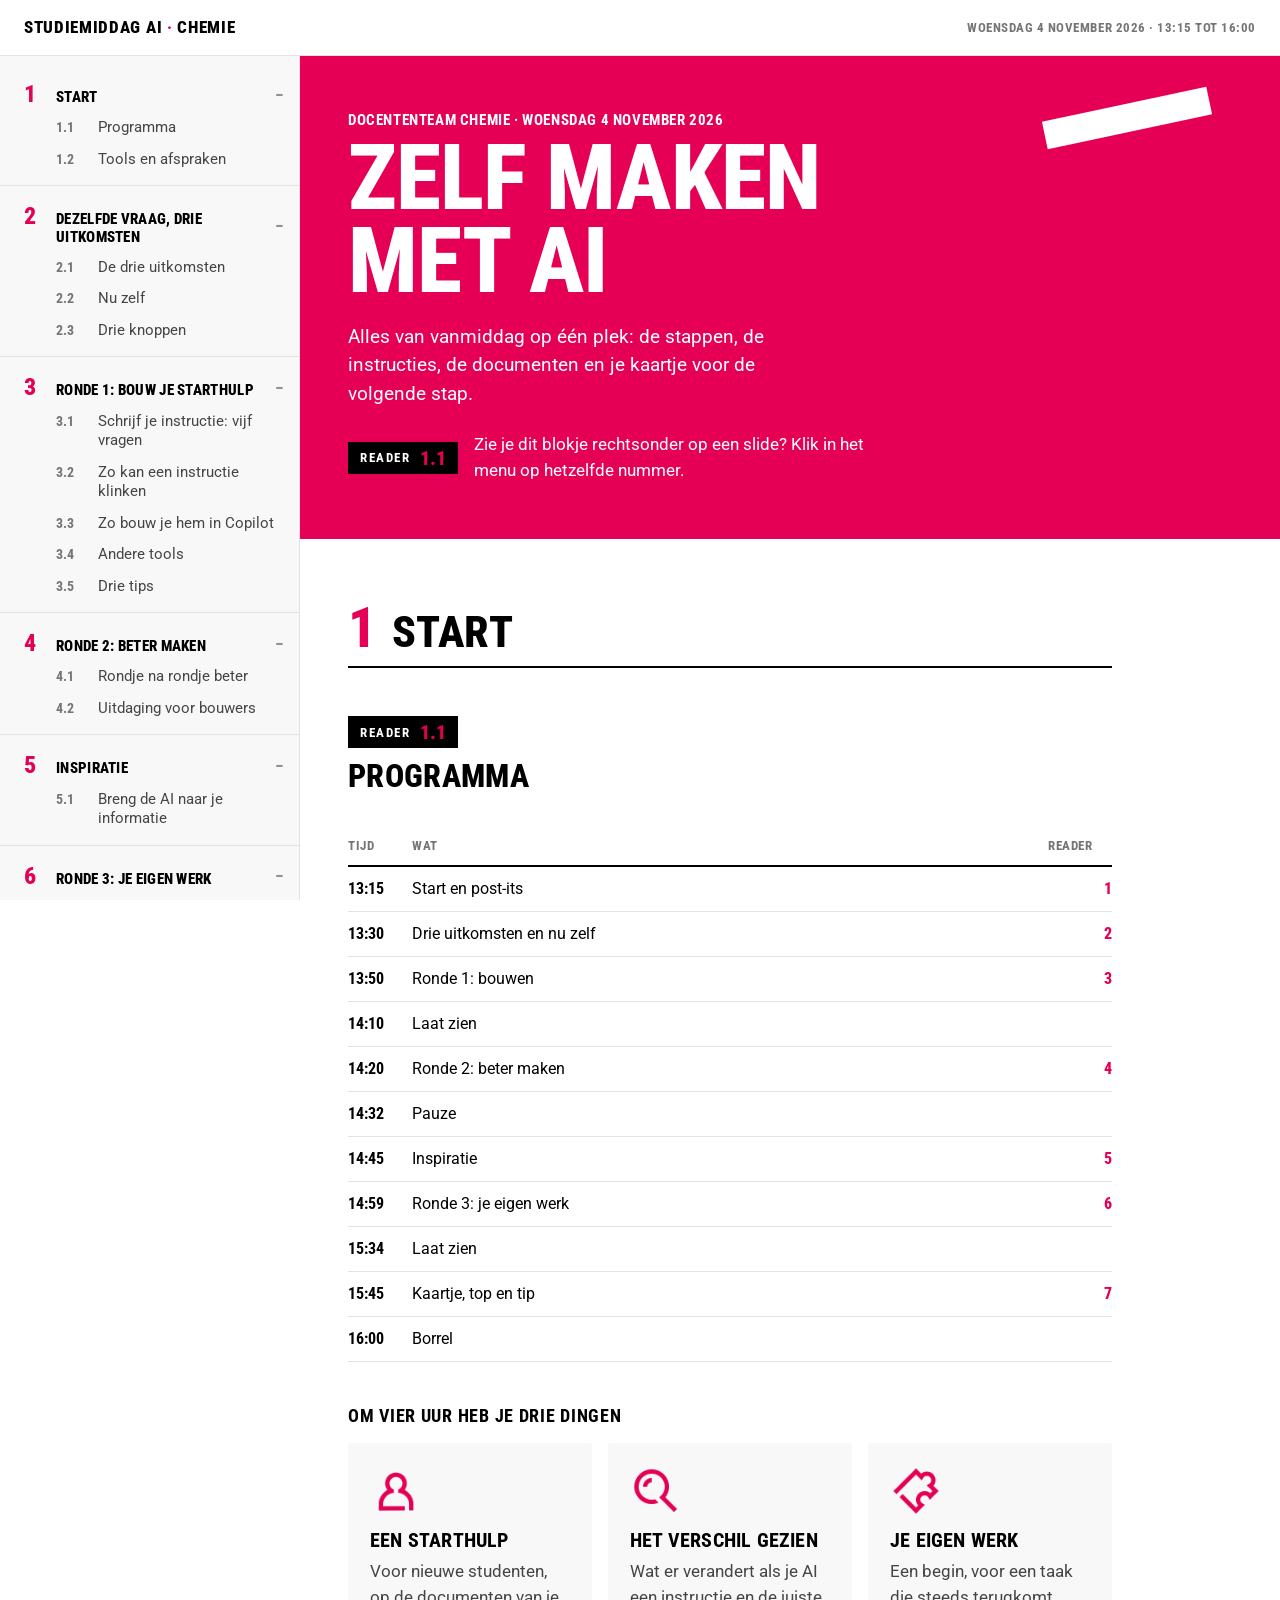
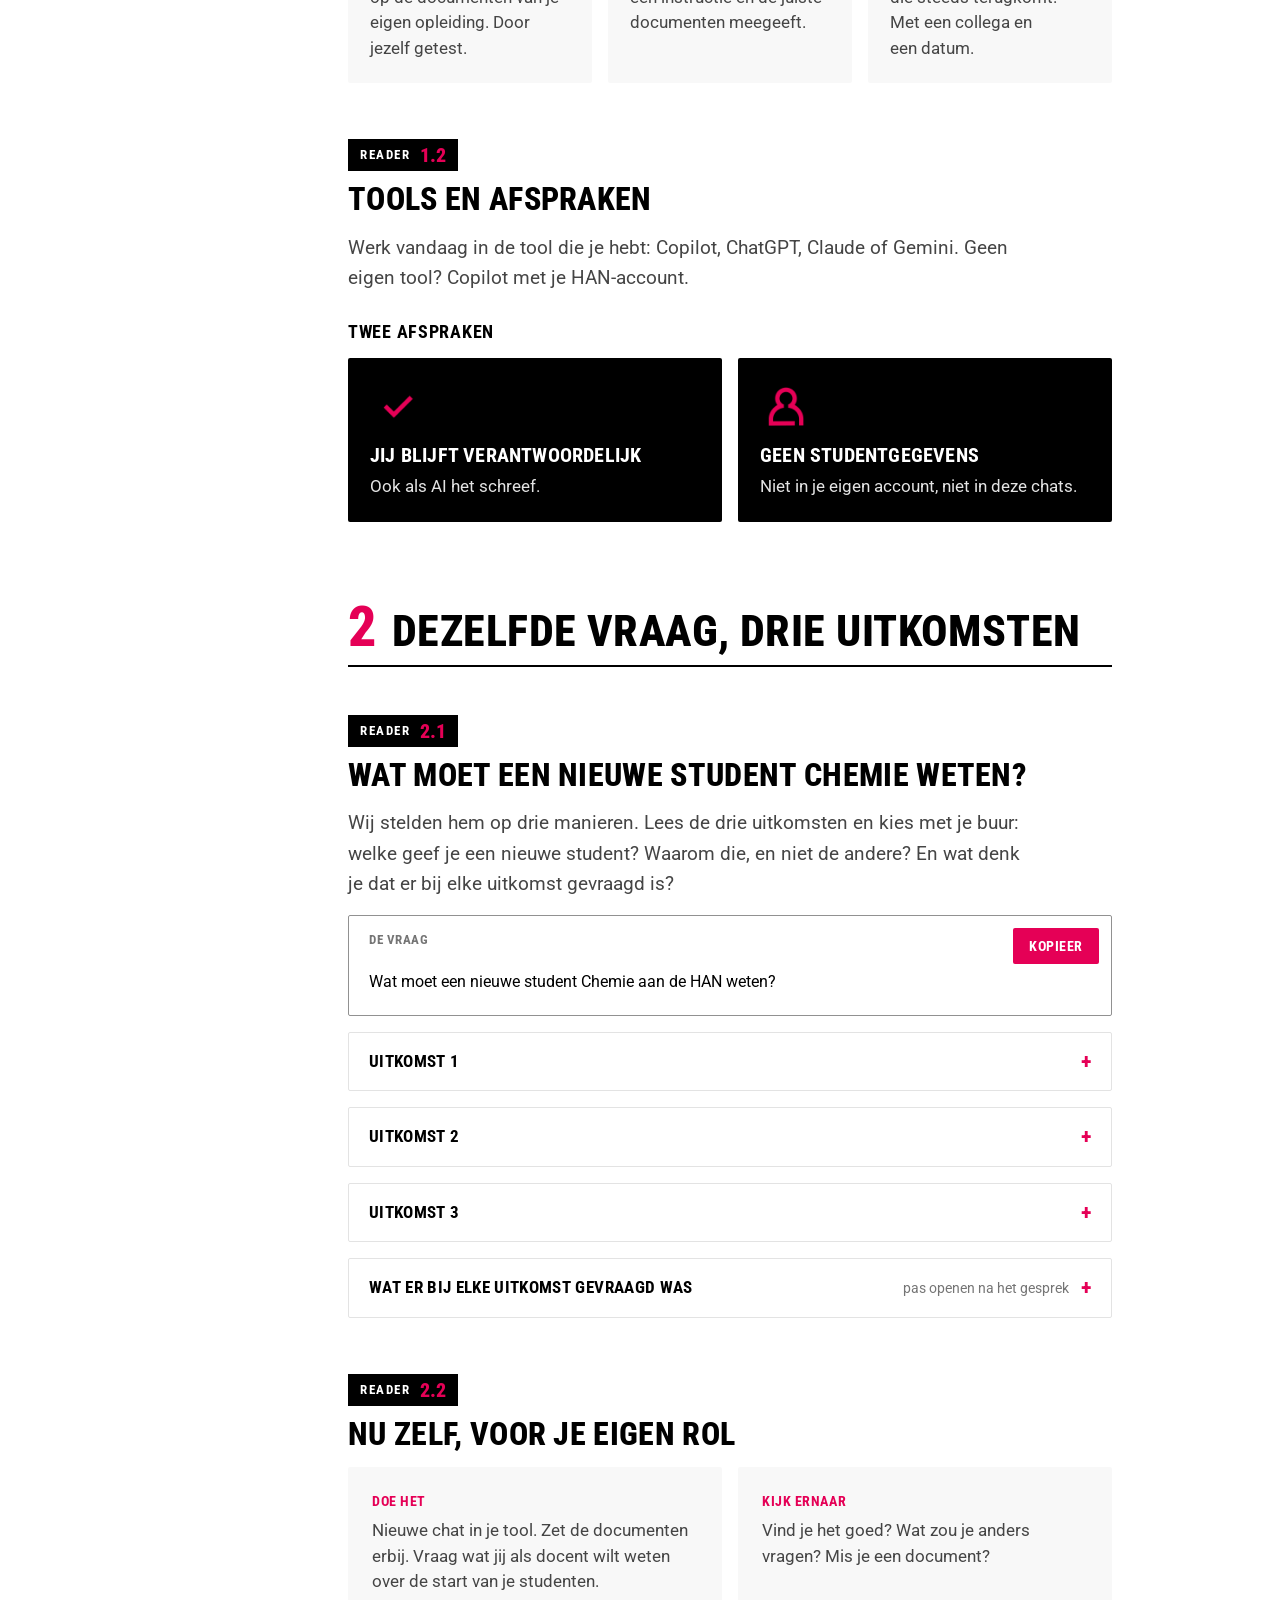
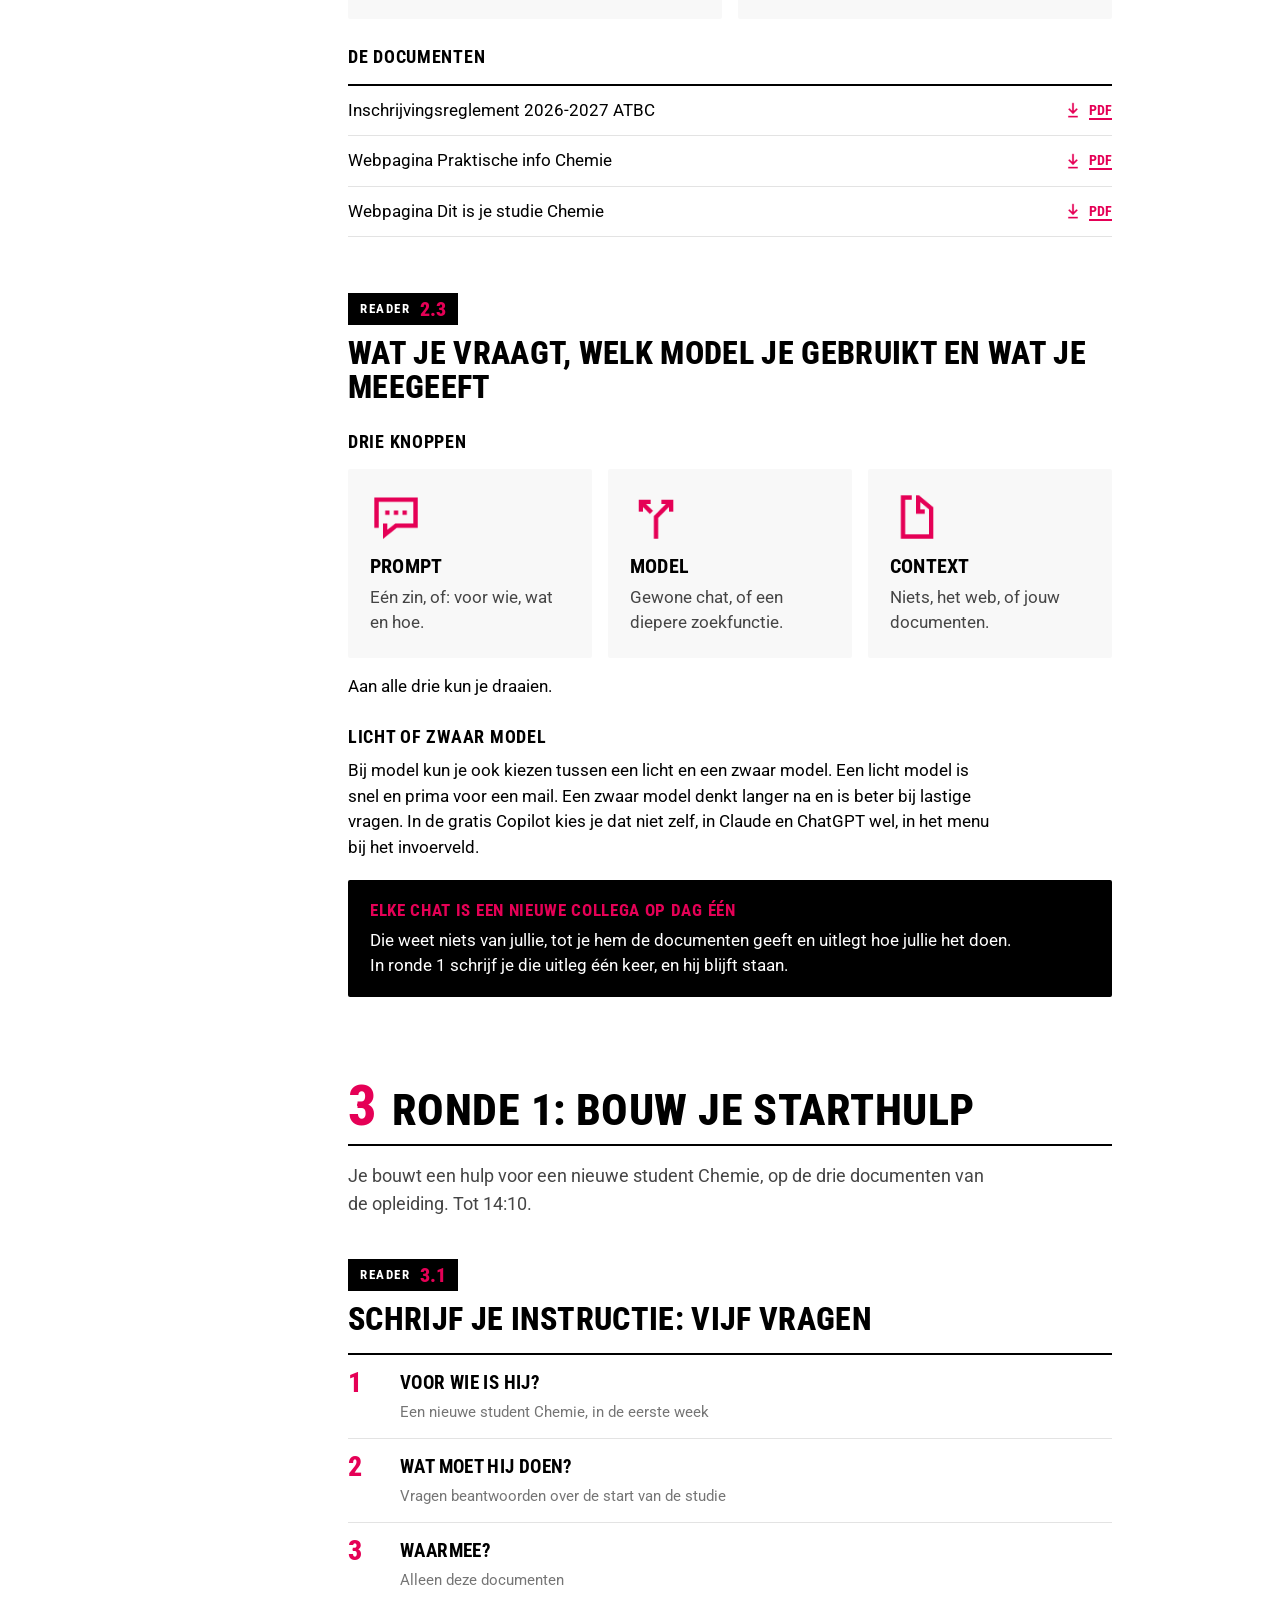
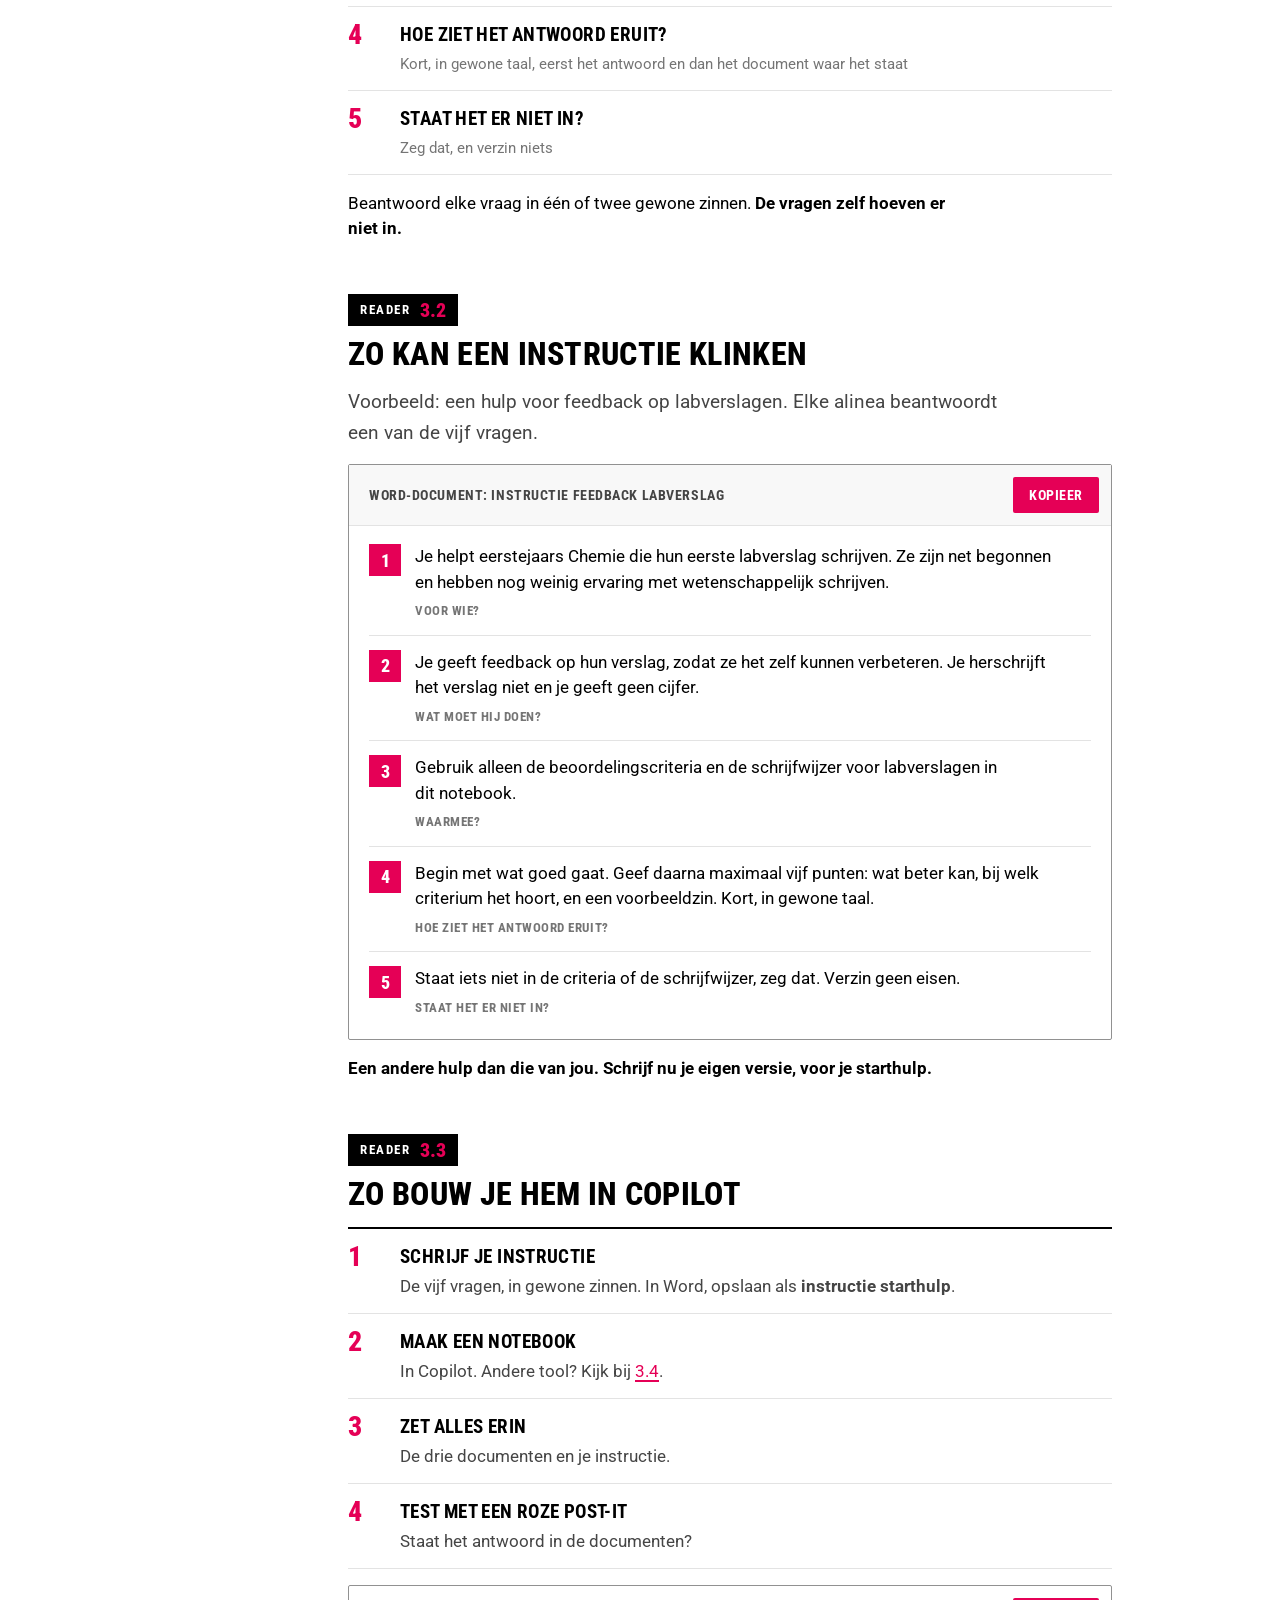
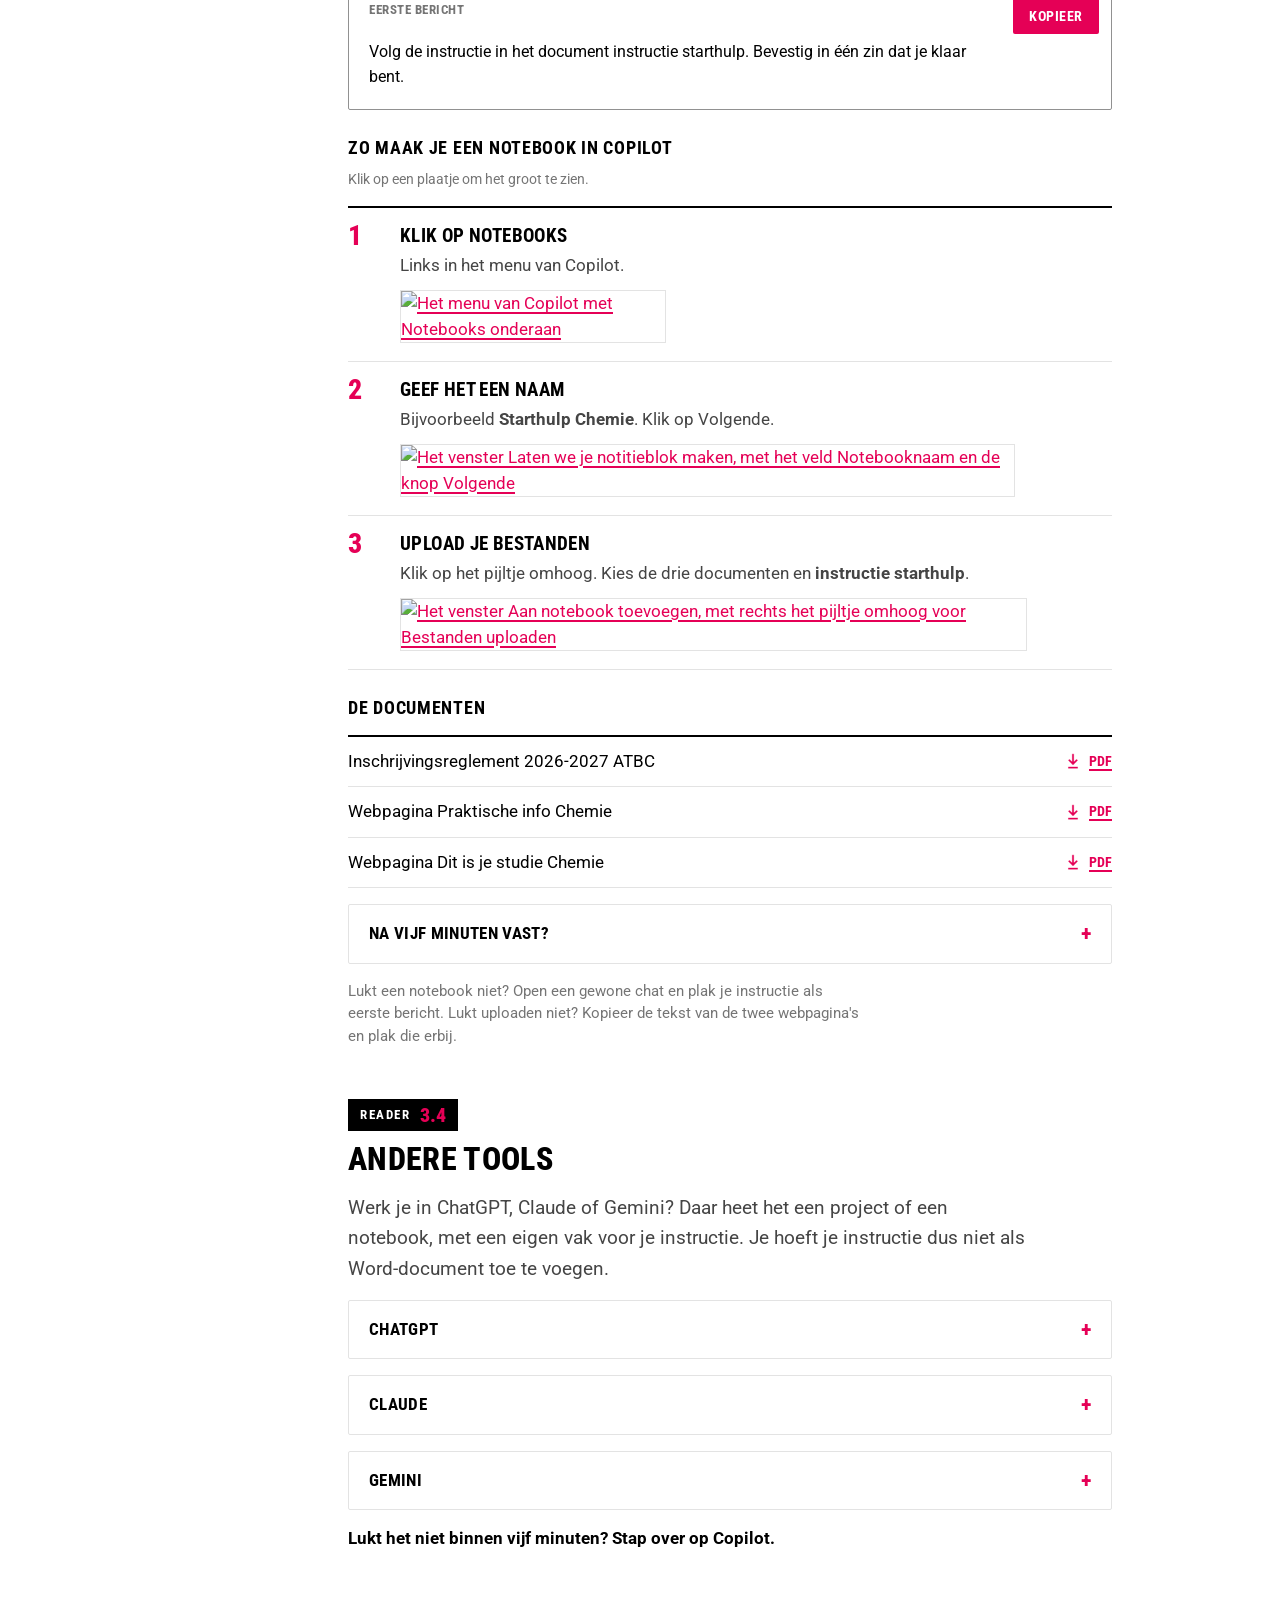
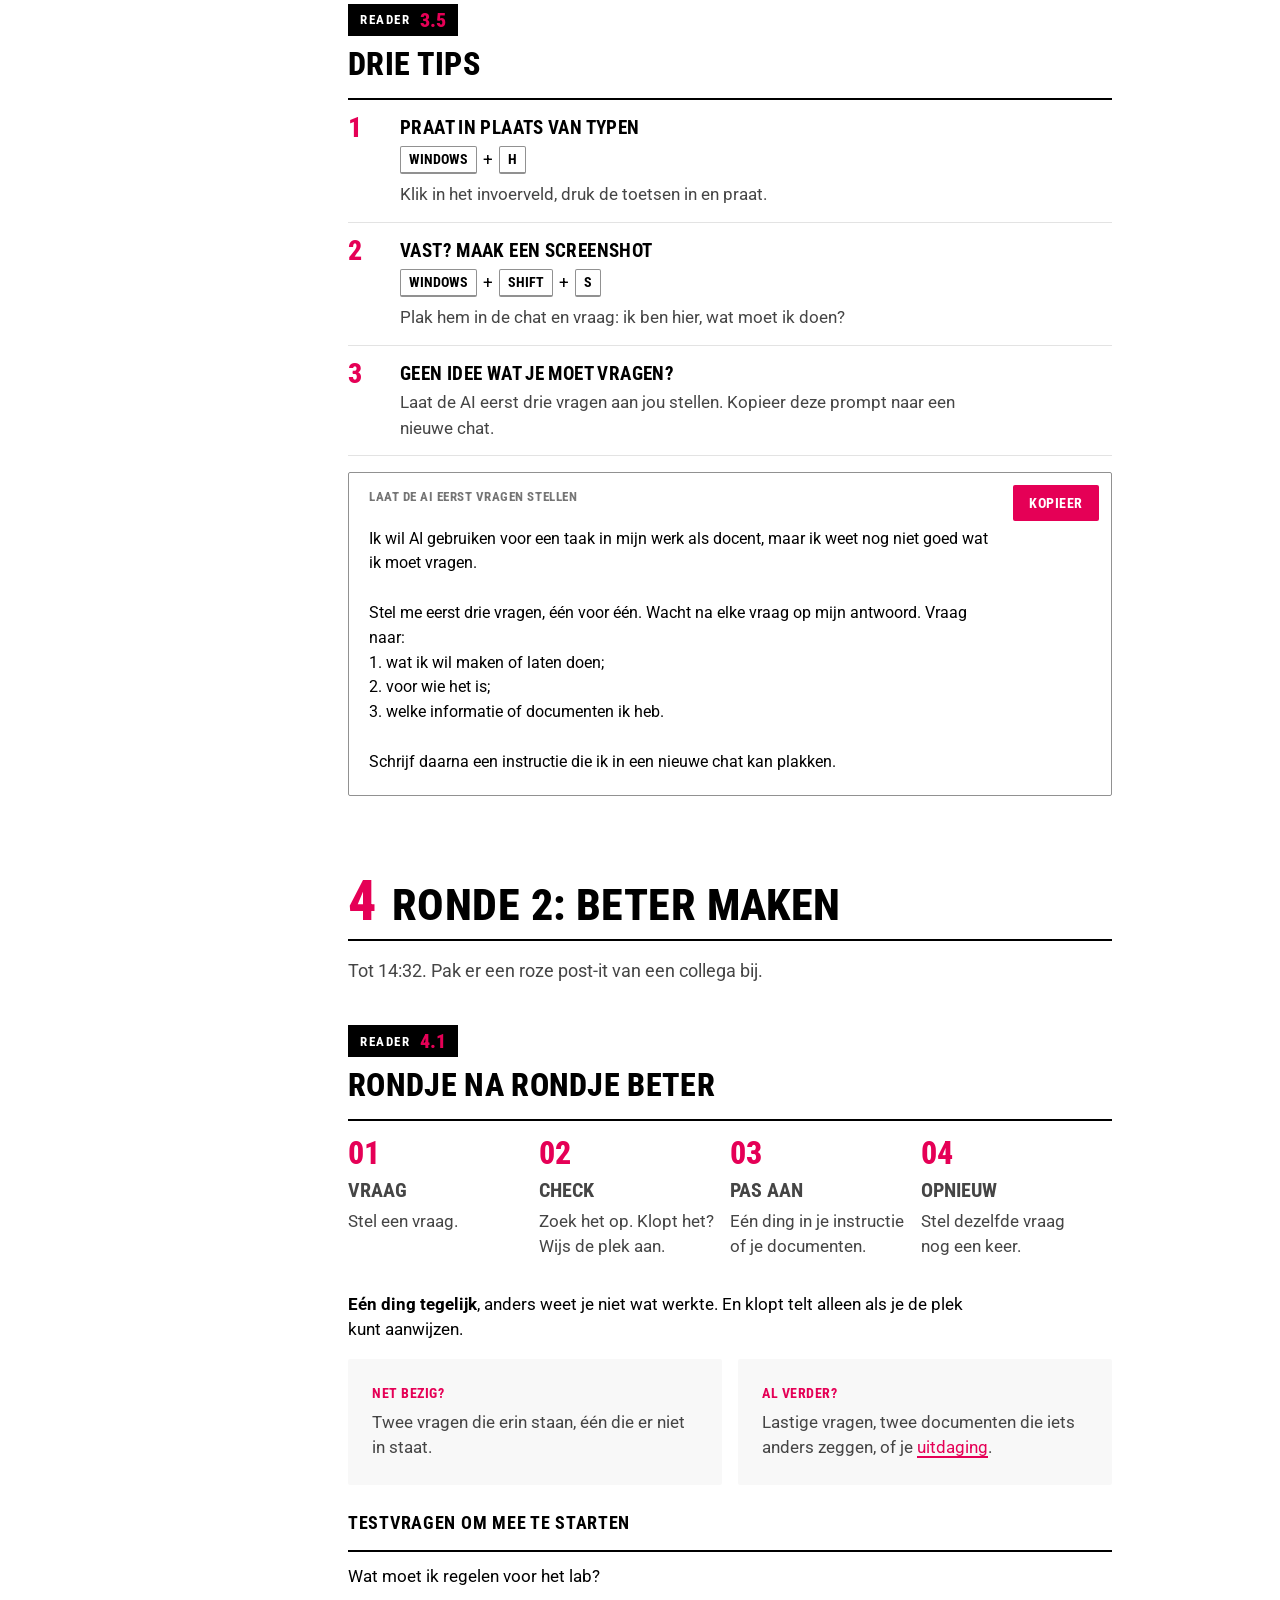
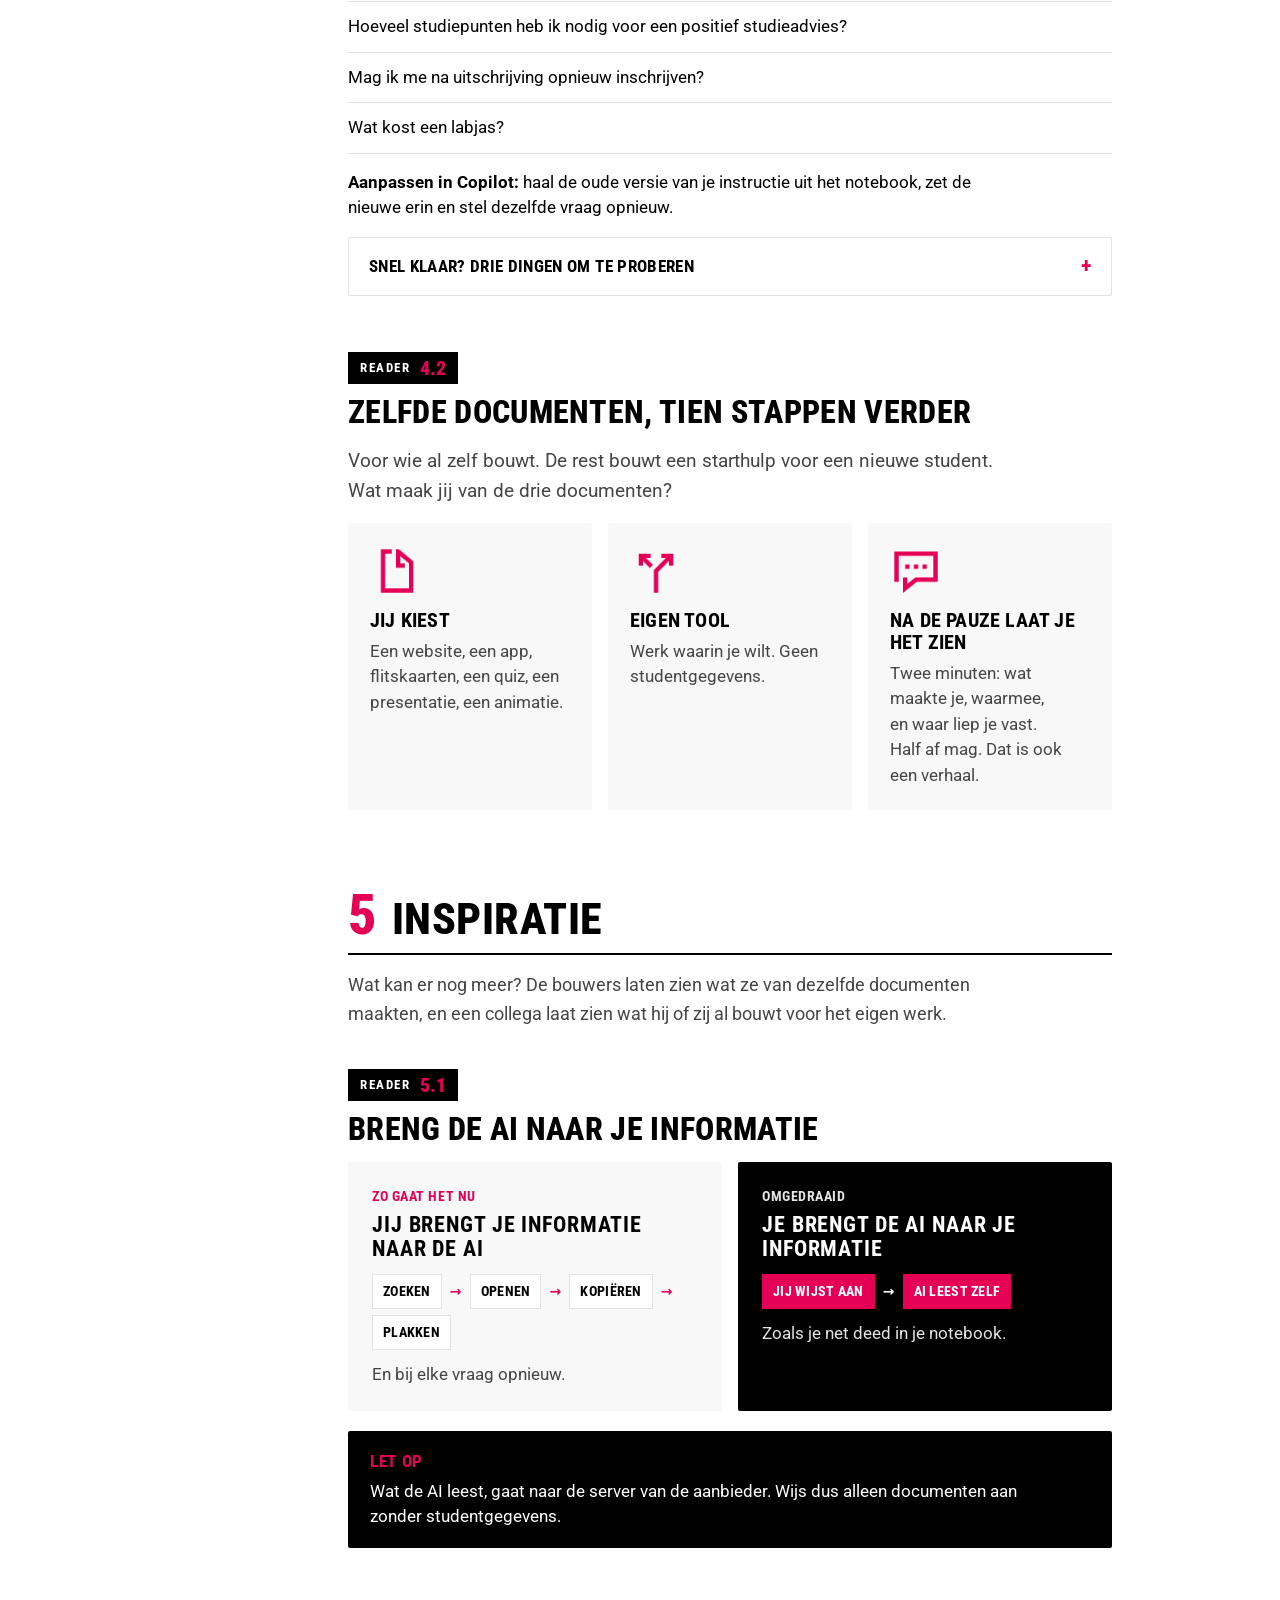
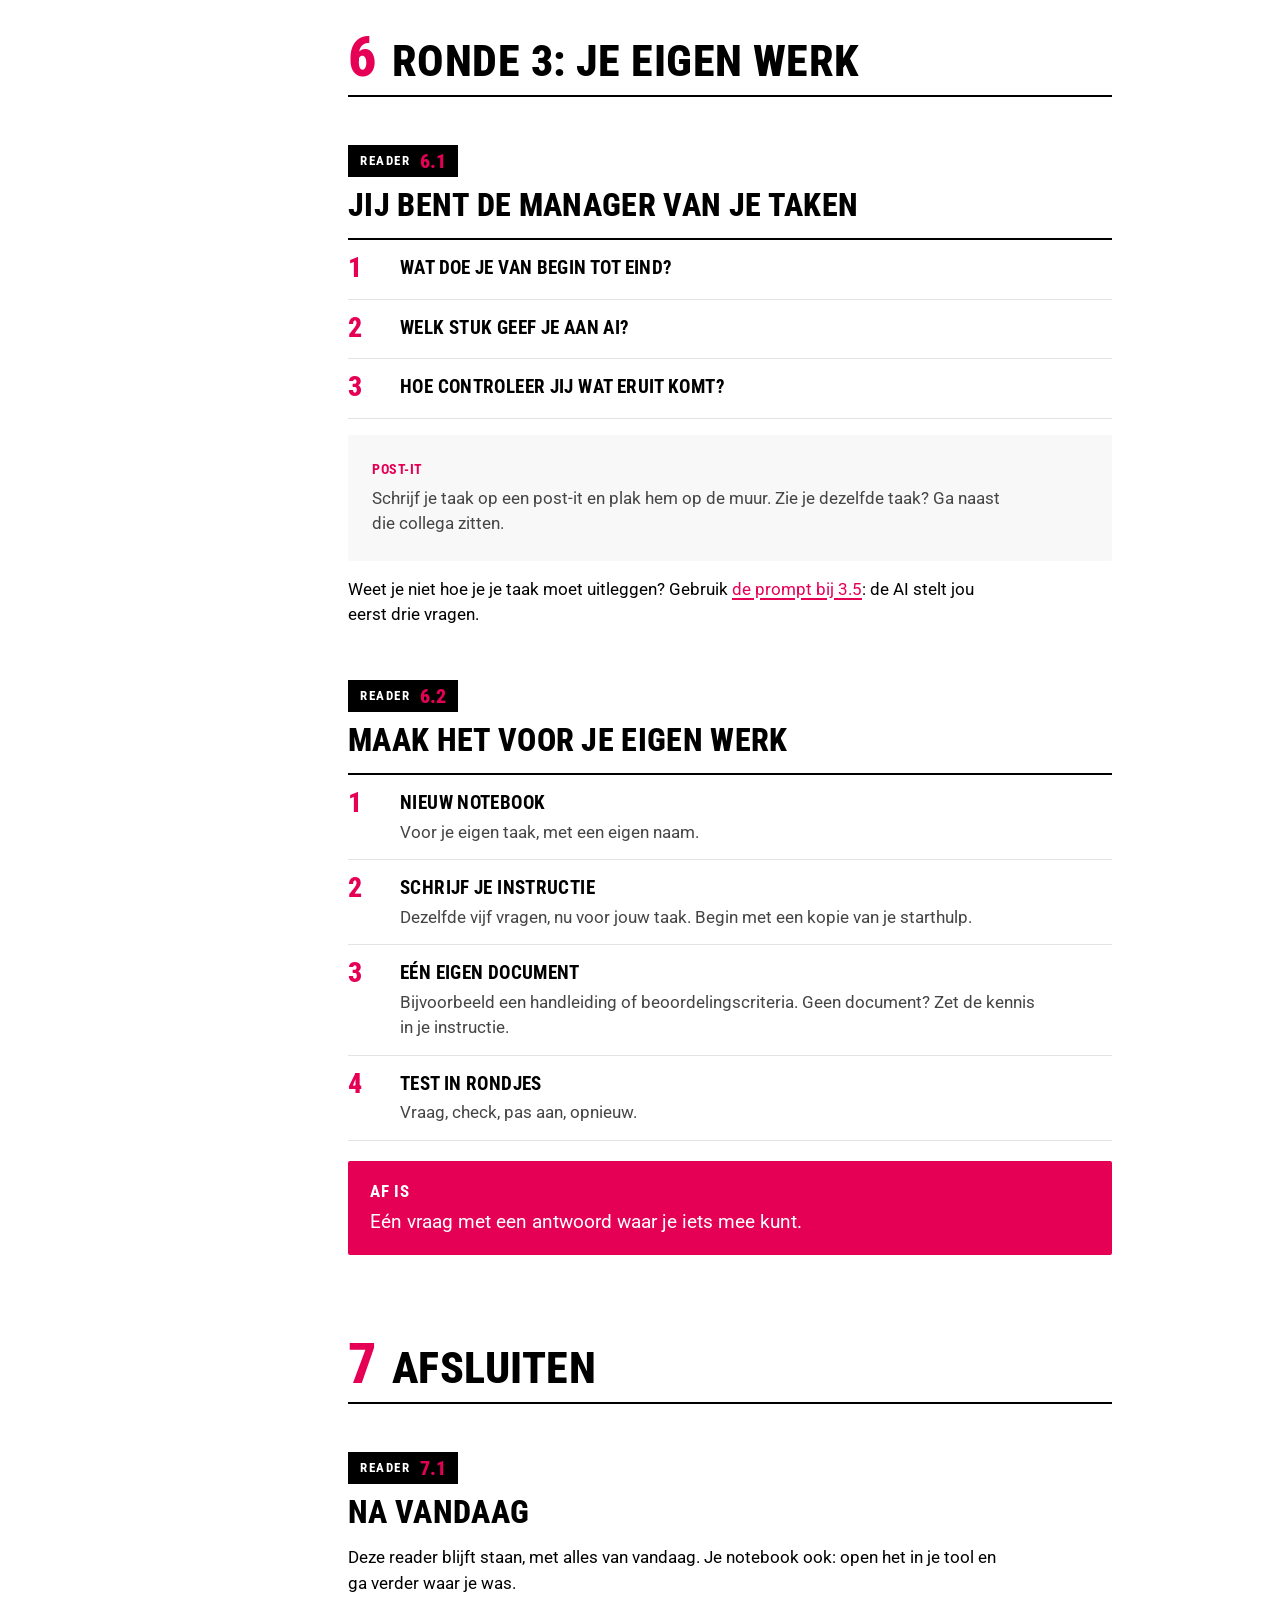
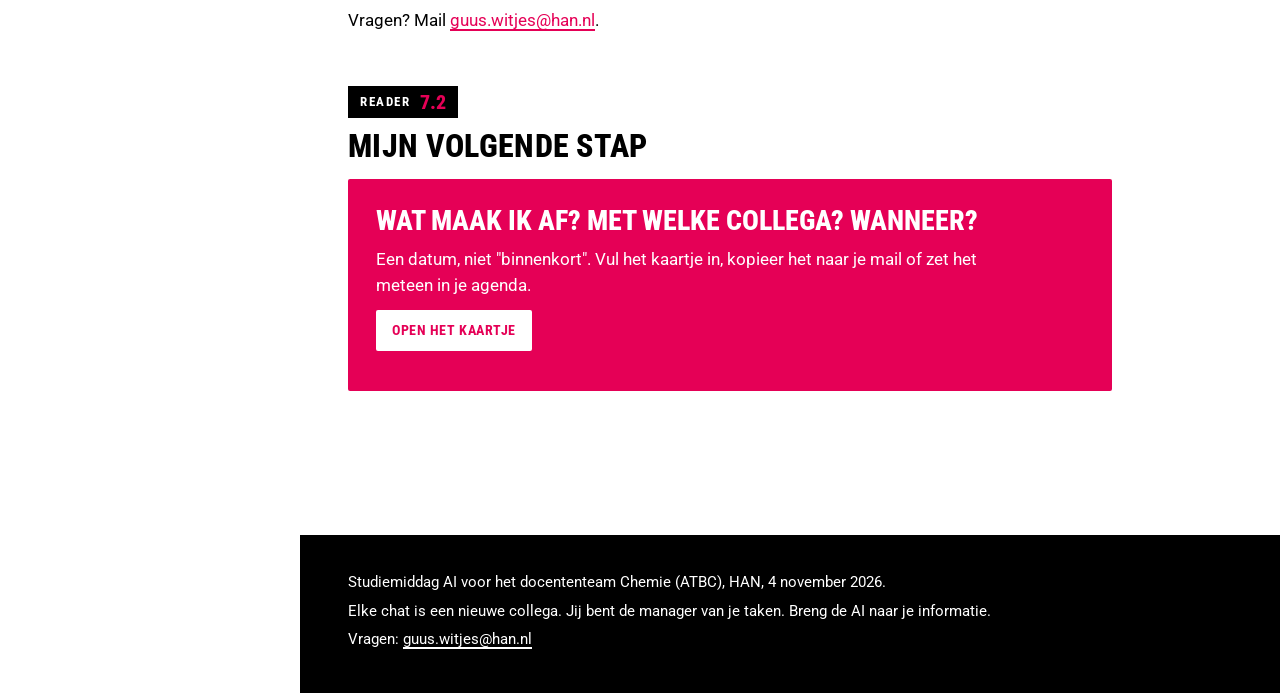
==== index.html @ b5f43117 "Wat er gevraagd was hoort bij 2.1, onder de uitkomsten Co-Authored-By: Claude Opus 5.5 <noreply@anth" ====
<!doctype html>
<html lang="nl">
<head>
<meta charset="utf-8">
<meta name="viewport" content="width=device-width, initial-scale=1">
<title>Studiemiddag AI · docententeam Chemie</title>
<meta name="description" content="Reader bij de studiemiddag AI voor het docententeam Chemie, 4 november 2026.">
<link rel="stylesheet" href="assets/han-tokens.css">
<link rel="stylesheet" href="assets/reader.css">
</head>
<body>

<header class="topbar">
  <a class="naam" href="#top">Studiemiddag AI <span>·</span> Chemie</a>
  <span class="meta">Woensdag 4 november 2026 · 13:15 tot 16:00</span>
  <button class="menu-toggle" id="menuToggle" type="button" aria-expanded="false" aria-controls="sidebar">Menu</button>
</header>

<div class="layout">

<nav class="sidebar" id="sidebar" aria-label="Inhoud">
  <div class="nav-group" data-group>
    <div class="nav-main">
      <a class="nav-link head" href="#s1"><span class="nav-num">1</span><span class="nav-title">Start</span></a>
      <button class="nav-caret" type="button" aria-expanded="true" aria-controls="nav-1" aria-label="Start: onderdelen tonen of verbergen"></button>
    </div>
    <div class="nav-sub" id="nav-1">
      <a class="nav-link sub" href="#s1-1"><span class="rd-num">1.1</span><span>Programma</span></a>
      <a class="nav-link sub" href="#s1-2"><span class="rd-num">1.2</span><span>Tools en afspraken</span></a>
    </div>
  </div>
  <div class="nav-group" data-group>
    <div class="nav-main">
      <a class="nav-link head" href="#s2"><span class="nav-num">2</span><span class="nav-title">Dezelfde vraag, drie uitkomsten</span></a>
      <button class="nav-caret" type="button" aria-expanded="true" aria-controls="nav-2" aria-label="Dezelfde vraag: onderdelen tonen of verbergen"></button>
    </div>
    <div class="nav-sub" id="nav-2">
      <a class="nav-link sub" href="#s2-1"><span class="rd-num">2.1</span><span>De drie uitkomsten</span></a>
      <a class="nav-link sub" href="#s2-2"><span class="rd-num">2.2</span><span>Nu zelf</span></a>
      <a class="nav-link sub" href="#s2-3"><span class="rd-num">2.3</span><span>Drie knoppen</span></a>
    </div>
  </div>
  <div class="nav-group" data-group>
    <div class="nav-main">
      <a class="nav-link head" href="#s3"><span class="nav-num">3</span><span class="nav-title">Ronde 1: bouw je starthulp</span></a>
      <button class="nav-caret" type="button" aria-expanded="true" aria-controls="nav-3" aria-label="Ronde 1: onderdelen tonen of verbergen"></button>
    </div>
    <div class="nav-sub" id="nav-3">
      <a class="nav-link sub" href="#s3-1"><span class="rd-num">3.1</span><span>Schrijf je instructie: vijf vragen</span></a>
      <a class="nav-link sub" href="#s3-2"><span class="rd-num">3.2</span><span>Zo kan een instructie klinken</span></a>
      <a class="nav-link sub" href="#s3-3"><span class="rd-num">3.3</span><span>Zo bouw je hem in Copilot</span></a>
      <a class="nav-link sub" href="#s3-4"><span class="rd-num">3.4</span><span>Andere tools</span></a>
      <a class="nav-link sub" href="#s3-5"><span class="rd-num">3.5</span><span>Drie tips</span></a>
    </div>
  </div>
  <div class="nav-group" data-group>
    <div class="nav-main">
      <a class="nav-link head" href="#s4"><span class="nav-num">4</span><span class="nav-title">Ronde 2: beter maken</span></a>
      <button class="nav-caret" type="button" aria-expanded="true" aria-controls="nav-4" aria-label="Ronde 2: onderdelen tonen of verbergen"></button>
    </div>
    <div class="nav-sub" id="nav-4">
      <a class="nav-link sub" href="#s4-1"><span class="rd-num">4.1</span><span>Rondje na rondje beter</span></a>
      <a class="nav-link sub" href="#s4-2"><span class="rd-num">4.2</span><span>Uitdaging voor bouwers</span></a>
    </div>
  </div>
  <div class="nav-group" data-group>
    <div class="nav-main">
      <a class="nav-link head" href="#s5"><span class="nav-num">5</span><span class="nav-title">Inspiratie</span></a>
      <button class="nav-caret" type="button" aria-expanded="true" aria-controls="nav-5" aria-label="Inspiratie: onderdelen tonen of verbergen"></button>
    </div>
    <div class="nav-sub" id="nav-5">
      <a class="nav-link sub" href="#s5-1"><span class="rd-num">5.1</span><span>Breng de AI naar je informatie</span></a>
    </div>
  </div>
  <div class="nav-group" data-group>
    <div class="nav-main">
      <a class="nav-link head" href="#s6"><span class="nav-num">6</span><span class="nav-title">Ronde 3: je eigen werk</span></a>
      <button class="nav-caret" type="button" aria-expanded="true" aria-controls="nav-6" aria-label="Ronde 3: onderdelen tonen of verbergen"></button>
    </div>
    <div class="nav-sub" id="nav-6">
      <a class="nav-link sub" href="#s6-1"><span class="rd-num">6.1</span><span>Jij bent de manager van je taken</span></a>
      <a class="nav-link sub" href="#s6-2"><span class="rd-num">6.2</span><span>Maak het voor je eigen werk</span></a>
    </div>
  </div>
  <div class="nav-group" data-group>
    <div class="nav-main">
      <a class="nav-link head" href="#s7"><span class="nav-num">7</span><span class="nav-title">Afsluiten</span></a>
      <button class="nav-caret" type="button" aria-expanded="true" aria-controls="nav-7" aria-label="Afsluiten: onderdelen tonen of verbergen"></button>
    </div>
    <div class="nav-sub" id="nav-7">
      <a class="nav-link sub" href="#s7-1"><span class="rd-num">7.1</span><span>Na vandaag</span></a>
      <a class="nav-link sub" href="#s7-2"><span class="rd-num">7.2</span><span>Mijn volgende stap</span></a>
    </div>
  </div>
  <p class="nav-extra">Vragen: <a href="mailto:guus.witjes@han.nl">guus.witjes@han.nl</a></p>
</nav>

<main class="main" id="top">

<div class="hero">
  <div class="stripe" aria-hidden="true"></div>
  <p class="eyebrow">Docententeam Chemie · woensdag 4 november 2026</p>
  <h1>Zelf maken<br>met AI</h1>
  <p>Alles van vanmiddag op één plek: de stappen, de instructies, de documenten en je kaartje voor de volgende stap.</p>
  <div class="uitleg">
    <p class="badge"><span>Reader</span><b>1.1</b></p>
    <p>Zie je dit blokje rechtsonder op een slide? Klik in het menu op hetzelfde nummer.</p>
  </div>
</div>

<div class="inhoud">

<!-- ================= 1 START ================= -->
<section class="hoofdstuk" id="s1">
  <div class="hoofdstuk-kop"><span class="nr">1</span><h2>Start</h2></div>

  <section class="onderdeel" id="s1-1">
    <p class="badge"><span>Reader</span><b>1.1</b></p>
    <h3 class="titel">Programma</h3>
    <div class="tabel-wrap">
    <table>
      <tr><th>Tijd</th><th>Wat</th><th class="naar">Reader</th></tr>
      <tr><td class="tijd">13:15</td><td>Start en post-its</td><td class="naar"><a href="#s1-1">1</a></td></tr>
      <tr><td class="tijd">13:30</td><td>Drie uitkomsten en nu zelf</td><td class="naar"><a href="#s2-1">2</a></td></tr>
      <tr><td class="tijd">13:50</td><td>Ronde 1: bouwen</td><td class="naar"><a href="#s3-1">3</a></td></tr>
      <tr><td class="tijd">14:10</td><td>Laat zien</td><td class="naar"></td></tr>
      <tr><td class="tijd">14:20</td><td>Ronde 2: beter maken</td><td class="naar"><a href="#s4-1">4</a></td></tr>
      <tr><td class="tijd">14:32</td><td>Pauze</td><td class="naar"></td></tr>
      <tr><td class="tijd">14:45</td><td>Inspiratie</td><td class="naar"><a href="#s5-1">5</a></td></tr>
      <tr><td class="tijd">14:59</td><td>Ronde 3: je eigen werk</td><td class="naar"><a href="#s6-1">6</a></td></tr>
      <tr><td class="tijd">15:34</td><td>Laat zien</td><td class="naar"></td></tr>
      <tr><td class="tijd">15:45</td><td>Kaartje, top en tip</td><td class="naar"><a href="#s7-2">7</a></td></tr>
      <tr><td class="tijd">16:00</td><td>Borrel</td><td class="naar"></td></tr>
    </table>
    </div>

    <h4>Om vier uur heb je drie dingen</h4>
    <div class="tegels">
      <div class="tegel"><img src="assets/icons/student.webp" alt=""><p class="tkop">Een starthulp</p><p>Voor nieuwe studenten, op de documenten van je eigen opleiding. Door jezelf getest.</p></div>
      <div class="tegel"><img src="assets/icons/search.webp" alt=""><p class="tkop">Het verschil gezien</p><p>Wat er verandert als je AI een instructie en de juiste documenten meegeeft.</p></div>
      <div class="tegel"><img src="assets/icons/matching.webp" alt=""><p class="tkop">Je eigen werk</p><p>Een begin, voor een taak die steeds terugkomt. Met een collega en een datum.</p></div>
    </div>
  </section>

  <section class="onderdeel" id="s1-2">
    <p class="badge"><span>Reader</span><b>1.2</b></p>
    <h3 class="titel">Tools en afspraken</h3>
    <p class="lead">Werk vandaag in de tool die je hebt: Copilot, ChatGPT, Claude of Gemini. Geen eigen tool? Copilot met je HAN-account.</p>
    <h4>Twee afspraken</h4>
    <div class="tegels">
      <div class="tegel donker"><img src="assets/icons/check.webp" alt=""><p class="tkop">Jij blijft verantwoordelijk</p><p>Ook als AI het schreef.</p></div>
      <div class="tegel donker"><img src="assets/icons/student.webp" alt=""><p class="tkop">Geen studentgegevens</p><p>Niet in je eigen account, niet in deze chats.</p></div>
    </div>
  </section>
</section>

<!-- ================= 2 DEZELFDE VRAAG ================= -->
<section class="hoofdstuk" id="s2">
  <div class="hoofdstuk-kop"><span class="nr">2</span><h2>Dezelfde vraag, drie uitkomsten</h2></div>

  <section class="onderdeel" id="s2-1">
    <p class="badge"><span>Reader</span><b>2.1</b></p>
    <h3 class="titel">Wat moet een nieuwe student Chemie weten?</h3>
    <p class="lead">Wij stelden hem op drie manieren. Lees de drie uitkomsten en kies met je buur: welke geef je een nieuwe student? Waarom die, en niet de andere? En wat denk je dat er bij elke uitkomst gevraagd is?</p>
    <div class="prompt"><p class="label">De vraag</p><button class="copy-btn" type="button">Kopieer</button><pre>Wat moet een nieuwe student Chemie aan de HAN weten?</pre></div>
    <details class="fold" id="uitkomst-1">
      <summary>Uitkomst 1</summary>
      <div class="fold-body uitkomst"><p>Een nieuwe student Chemie aan de HAN (Hogeschool van Arnhem en Nijmegen) hoeft niet alles al te weten, maar er zijn een paar zaken die het verschil maken tussen een soepele start en een lastig eerste semester.</p><p><b>1. Wiskunde en rekenen zijn belangrijker dan veel studenten denken</b></p><p>Chemie bestaat niet alleen uit proefjes. Je gebruikt regelmatig:</p><ul><li>Concentratieberekeningen</li><li>Mol- en massaomrekeningen</li><li>Grafieken interpreteren</li><li>Basisstatistiek</li><li>Formules herschrijven</li></ul><p>Een opfriscursus middelbare-schoolwiskunde (vooral procenten, machten, logaritmen en vergelijkingen) helpt enorm.</p><p><b>2. Veilig werken staat altijd voorop</b></p><p>Vanaf de eerste practica krijg je te maken met:</p><ul><li>Veiligheidsbrillen en labjassen</li><li>Veiligheidsbladen (SDS/MSDS)</li><li>Gevaarssymbolen (CLP/GHS)</li><li>Afvalscheiding van chemicaliën</li></ul><p>In het laboratorium geldt vaak: veiligheid gaat vóór snelheid en resultaat.</p><p><b>3. Practica vragen voorbereiding</b></p><p>Veel eerstejaars verwachten dat ze in het lab leren wat ze moeten doen. In werkelijkheid moet je vaak:</p><ul><li>Het practicum vooraf lezen</li><li>Berekeningen vooraf maken</li><li>Het doel van het experiment begrijpen</li><li>Resultaten direct verwerken</li></ul><p>Wie onvoorbereid verschijnt, loopt snel achter.</p><p><b>4. Verslaglegging is een groot onderdeel van de opleiding</b></p><p>Chemici experimenteren niet alleen; ze documenteren ook. Je schrijft:</p><ul><li>Prakticumverslagen</li><li>Onderzoeksrapporten</li><li>Literatuurstudies</li><li>Presentaties</li></ul><p>Goede communicatievaardigheden zijn net zo belangrijk als laboratoriumvaardigheden.</p><p><b>5. Je leert meer dan alleen scheikunde</b></p><p>Op de HAN komen ook onderwerpen voorbij zoals:</p><ul><li>Analytische chemie</li><li>Organische chemie</li><li>Fysische chemie</li><li>Biochemie</li><li>Procestechnologie</li><li>Kwaliteitszorg</li><li>Data-analyse</li></ul><p>Daardoor kun je later verschillende kanten op.</p><p><b>6. Samenwerken hoort bij het vak</b></p><p>In de beroepspraktijk werk je vrijwel altijd in teams. Tijdens de opleiding krijg je daarom:</p><ul><li>Groepsprojecten</li><li>Projectmatig werken</li><li>Presentaties</li><li>Opdrachten met bedrijven</li></ul><p>Goede planning en communicatie zijn daarom belangrijk.</p><p><b>7. De arbeidsmarkt is gunstig</b></p><p>Afgestudeerden van Chemie vinden vaak werk bij:</p><ul><li>Analytische laboratoria</li><li>Farmaceutische bedrijven</li><li>Voedingsmiddelenindustrie</li><li>Waterbedrijven</li><li>Milieulaboratoria</li><li>Materiaal- en kunststofbedrijven</li></ul><p>In Oost-Nederland zijn bijvoorbeeld organisaties actief zoals Alliander, Vitens, Nouryon, Teijin Aramid, bovengenoemde laboratoria en diverse advies- en onderzoeksbureaus waar chemische kennis waardevol is.</p><p><b>8. Stage en praktijkervaring maken het verschil</b></p><p>Werkgevers kijken vaak naar:</p><ul><li>Stage-ervaring</li><li>Praktijkvaardigheden</li><li>Zelfstandig kunnen werken</li><li>Nauwkeurigheid in het lab</li></ul><p>Begin daarom vroeg met het opbouwen van een professioneel netwerk en een goed LinkedIn-profiel.</p><p><b>Tips voor je eerste 100 dagen</b></p><ul><li>Volg alle introductieactiviteiten.</li><li>Maak vanaf week 1 samenvattingen.</li><li>Zoek een vaste practicumgroep.</li><li>Stel vragen in het lab.</li><li>Houd je verslagen direct bij.</li><li>Besteed extra aandacht aan rekenen en statistiek.</li><li>Wacht niet tot vlak voor tentamens met leren.</li></ul><p>Kort samengevat: een HAN-student Chemie die nieuwsgierig is, nauwkeurig werkt, veilig handelt en consequent zijn practica en verslagen voorbereidt, heeft meestal een uitstekende start van de opleiding.</p></div>
    </details>
    <details class="fold" id="uitkomst-2">
      <summary>Uitkomst 2</summary>
      <div class="fold-body uitkomst"><p><b>Starten met Chemie aan de HAN: praktisch overzicht voor eerstejaars (2026-2027)</b></p><p>Als nieuwe voltijdstudent Chemie aan de HAN volg je een vierjarige bachelor van 240 EC in het eigen ATBC-gebouw aan de Laan van Scheut 2 in Nijmegen, met vanaf dag één veel labwerk. Het belangrijkste nieuws voor jouw jaar: Chemie geeft sinds september 2026 geen bindend studieadvies meer, maar een niet-bindend persoonlijk studieadvies (PSA) met een doorstroomnorm naar jaar 2.</p><p><b>TL;DR</b></p><p>Opbouw: het eerste halfjaar start je samen met Biologie en Medisch Laboratoriumonderzoek, daarna gaat het volledig over chemie. In jaar 3 kies je analytische chemie of organische en polymeerchemie. Jaar 3 en 4 bevatten een stage en een minor (elk een halfjaar, volgorde zelf te kiezen) en een afstudeeropdracht van een halfjaar.</p><p>Studieadvies: het HAN-nieuwsbericht “HAN schaft het BSA af” zet Chemie (voltijd en deeltijd) op de lijst van opleidingen die al in september 2026 met het PSA zijn gestart, een jaar voor de HAN-brede invoering in 2027-2028. Het advies is niet bindend. Je mag wel pas met de vakken van jaar 2 beginnen als je de doorstroomnorm haalt. Volgens de HAN-propedeusepagina is dat HAN-breed “minimaal 30 tot 45 studiepunten van het 1e jaar”. De Chemie-pagina “Dit is je studie” noemt minimaal 45 EC. De exacte norm staat in de OS-OER.</p><p>Direct regelen: een laptop (Windows aanbevolen, geen Chromebook of tablet), een labkit uit de CampusStore en de verplichte LabArchives-licentie voor het elektronische labjournaal. Raak ook wegwijs in Insite, OSIRIS, MyX en Brightspace. Met vragen ga je eerst naar je studieloopbaanbegeleider.</p><p><b>Key Findings</b></p><p>De voltijdopleiding duurt 4 jaar. Met een goed aansluitend vwo- of mbo-diploma kan het soms in 3 jaar: je stroomt dan in jaar 2 in en krijgt vrijstelling voor de propedeuse als je jaar 2 goed afrondt.</p><p>Volgens de Chemie-pagina “Dit is je studie” heb je in jaar 1 “ongeveer 12 uur theorie en 8 uur praktijk” en “ongeveer 20 uur” zelfstudie per week. Een EC staat voor 28 studiebelastingsuren, dus een studiejaar van 60 EC komt neer op 1680 uur.</p><p>Bij de meeste HAN-opleidingen krijg je studiepunten per blok: pas als alle onderdelen van een blok gehaald zijn, worden de punten toegekend. Herkansen kan.</p><p>Veiligheid is een apart vak in jaar 1. De opleidingspagina Chemie voltijd noemt het expliciet als leerdoel: “Je leert hoe je veilig werkt met gevaarlijke stoffen.”</p><p>De Engelstalige variant Chemistry heeft dezelfde inhoud. Chemie zelf wordt in het Nederlands gegeven.</p><p>De studievereniging voor Chemie is SV ‘t Reactievat, die ook de introductie organiseert.</p><p><b>Details</b></p><p><b>1. Opbouw en inhoud van de opleiding</b></p><p>Propedeuse (jaar 1). De eerste zes maanden studeer je samen met studenten Biologie en Medisch Laboratoriumonderzoek (BML); de programma’s zijn in die periode gelijk. De tweede helft gaat volledig over chemie: een theoretische basis in analytische en organische chemie, en daarnaast polymeerchemie.</p><p>De HAN noemt voor jaar 1 onder meer:</p><ul><li>practica en laboratoriumpraktijk</li><li>wiskunde/labrekenen en natuurkunde</li><li>veiligheid</li><li>workshop Excel en sociale vaardigheden</li><li>histologische kleuringen, (micro)biologie, moleculaire technieken, microscopie en biochemische technieken</li><li>atoom- en molecuulopbouw, workshop reactiemechanismen en thermodynamica</li></ul><p>Je werkt in groepjes aan (bijna) realistische biomedische en chemische vraagstukken.</p><p>Hoofdfase (jaar 2). Je verdiept de theoretische basis en doet veel onderzoek in groepjes en projecten. Voorbeelden zijn het maken van bioplastics, of een organische reactie bestuderen en het reactiemengsel analyseren. Aan het eind van jaar 2 ken je alle aspecten van het vak analist globaal.</p><p>Specialisatie (begin jaar 3). Je kiest tussen:</p><ul><li>Analytische chemie: kwalitatieve en kwantitatieve analyse, bijvoorbeeld van schadelijke stoffen, bodemmonsters, voedingsstoffen of forensische monsters.</li><li>Organische en polymeerchemie: (synthetische) organische chemie, vaak voor de farmaceutische sector, of polymeerchemie (lijmen, kitten, coatings, plastics, vezels).</li></ul><p>Projecten in jaar 3 vinden vaak plaats bij of in opdracht van bedrijven.</p><p>Stage, minor en afstuderen (jaar 3 en 4). In jaar 3 en de eerste helft van jaar 4 doe je een stage en een minor van elk een halfjaar, in een volgorde die je zelf kiest. De HAN onderscheidt verdiepende, verbredende en doorstroomminoren. Als voorbeelden noemt de opleiding onder meer datatechnologie, biobased innovations, drug discovery en bio-nanotechnologie. Het laatste halfjaar staat in het teken van de afstudeeropdracht: zelfstandig onderzoek in het laboratorium van een bedrijf of instituut, eventueel in het buitenland. Je ontvangt de graad Bachelor of Science met een Engelstalig diplomasupplement.</p><p>Extra uitdaging: Analytical Sciences Talent Program (ASTP). Getalenteerde studenten kunnen in de propedeuse solliciteren voor dit Engelstalige programma van 3 jaar. Volgens TI-COAST wordt het georganiseerd door de HAN, Hogeschool Utrecht, Hogeschool Inholland en TI-COAST, en hoort het bij de talentprogramma’s van ChemistryNL. Volgens de HAN:</p><ul><li>zijn er jaarlijks 25 plaatsen;</li><li>sluit de sollicitatie op 31 mei;</li><li>volg je het programma vanaf je tweede jaar naast het reguliere curriculum, op zaterdagen en in vakanties (ongeveer 100 extra collegeuren per jaar).</li></ul><p>De Engelstalige HAN-pagina noemt daarbij de ChemistryNL Student Grant van € 1.200 tot € 5.000 per jaar. Deze data en bedragen kunnen per jaar verschillen; controleer ze in jouw propedeusejaar.</p><p><b>2. Toetsing en studieadvies (BSA wordt PSA)</b></p><p>De HAN schaft het bindend studieadvies af. Volgens het HAN-nieuwsbericht “HAN schaft het BSA af” geldt het PSA vanaf 2027-2028 voor alle bachelors en Ad’s. “Een groot deel van de opleidingen start hier zelfs al mee in september 2026”, en Chemie (voltijd en deeltijd) en Chemistry staan op die lijst. Voor jou betekent dat:</p><ul><li>Je studiebegeleider bespreekt in jaar 1 minimaal 3 keer met je hoe het gaat. In het laatste gesprek krijg je het PSA.</li><li>Het advies kijkt niet alleen naar studiepunten, maar ook naar motivatie, betrokkenheid, inzet, houding, aanwezigheid, geschiktheid en persoonlijke omstandigheden.</li><li>Het advies is niet bindend: jij beslist of je doorgaat.</li><li>Wel geldt een doorstroomnorm: pas als je die haalt, mag je beginnen met de vakken van jaar 2. Volgens de HAN-pagina “Je hbo propedeuse: studiepunten en studieadvies” is dat HAN-breed “minimaal 30 tot 45 studiepunten van het 1e jaar”, soms aangevuld met specifieke tentamens. Het exacte aantal voor Chemie staat in het opleidingsstatuut (OS-OER). De Chemie-pagina “Dit is je studie” stelt: “Voor de opleiding Chemie moet je aan het einde van het 1e jaar minimaal 45 studiepunten/EC’s hebben gehaald.”</li><li>Haal je de norm niet, dan blijf je ingeschreven maar loop je vertraging op. Soms mag je al enkele vakken van jaar 2 volgen.</li></ul><p>Let op twee bronnenconflicten:</p><ul><li>Studiekeuze123 vermeldt voor HAN Chemie nog een bindend studieadvies van 45 EC. Dat is achterhaald ten opzichte van de informatie van de HAN zelf.</li><li>Op de praktische-infopagina staat dat het gelinkte opleidingsstatuut dat van 2025-2026 is. Het OS-OER wordt elk jaar opnieuw vastgesteld. Controleer dus de versie 2026-2027 (via “Praktische info” op de opleidingspagina) voor de exacte doorstroomnorm, eventuele verplichte onderdelen en aanwezigheidsregels bij practica.</li></ul><p>In oudere Chemie-OER’s (2019-2020 en 2021-2022) was aanwezigheid bij praktijklessen verplicht, en leidde onvoldoende aanwezigheid tot een praktijkbeoordeling van 0,0. Reken erop dat practica ook nu aanwezigheid vereisen, maar controleer de huidige regel.</p><p><b>3. Practica en laboratoriumveiligheid</b></p><ul><li>Labwerk: je staat vanaf het begin in het lab. De Engelstalige HAN-pagina Bachelor Chemistry zegt: “You also work 1 whole day a week in the lab.”</li><li>Labkit: verplicht voor practica en te koop in de CampusStore. Op de eerste lesdag kun je hem aanschaffen. De HAN publiceert niet wat er in de labkit zit.</li><li>Labjas en veiligheidsbril: in een HAN-flyer uit 2022 voor nieuwe BML-studenten (dezelfde academie en hetzelfde gebouw) stond: “Voor de praktijklessen in het laboratorium is een labjas verplicht.” De sectorbrede Arbocatalogus hbo schrijft labjas en bril voor bij werken met ontvlambare, giftige, irriterende of oxiderende stoffen, en in zwaardere zones ongeacht de werkzaamheden. Een actuele HAN-specifieke regeling heb ik niet gevonden. Ga ervan uit dat je in het chemielab altijd labjas en veiligheidsbril draagt, en volg de instructies van docenten en labpersoneel.</li><li>Veiligheidsinstructie: veiligheid is een vak in jaar 1, en in oudere OER’s zat een “Kennistoets Veiligheid” in de eerste onderwijseenheid. Of er in 2026-2027 een aparte verplichte toets is voordat je het lab in mag, staat niet in openbare HAN-bronnen. Vraag het na bij je studieloopbaanbegeleider of zoek het op in de studiehandleiding op Brightspace.</li><li>LabArchives: een account met HAN-licentie voor dit elektronische labjournaal is verplicht voor Chemiestudenten. Je koopt de licentie via de HAN-webshop.</li></ul><p><b>4. Materialen en kosten (eerste jaar, indicatief volgens de HAN)</b></p><ul><li>Collegegeld: bereken via de HAN-collegegeldpagina (verschilt per persoon en jaar)</li><li>Laptop: € 500 tot € 1.000</li><li>Introductie: € 100</li><li>Boeken jaar 1: ongeveer € 400, plus maximaal € 50 voor de labkit</li><li>LabArchives-licentie: € 50</li><li>Stage: mogelijk reis- en verblijfkosten, afhankelijk van de stageplek</li></ul><p>Boeken: de boekenlijst “Chemie Jaar 1” staat op Studiewinkel.nl. Je kunt ook tweedehands kopen of lenen in de HAN-bibliotheek. Readers krijg je digitaal tijdens het jaar.</p><p>Laptop:</p><ul><li>Windows 10 of 11 heeft de voorkeur (advies: Windows 11, maximaal 14 inch, niet ouder dan 3 jaar), met een HDMI-aansluiting of adapter.</li><li>Chromebooks en tablets zijn niet geschikt.</li><li>Je gebruikt Microsoft 365 (gratis via de HAN) en maakt sommige toetsen digitaal op je eigen laptop (Bring Your Own Device).</li><li>Met een MacBook heb je voor minstens één Windows-only applicatie een Windows-omgeving nodig, op eigen kosten.</li><li>Kun je geen laptop aanschaffen, dan kun je voor toetsen een leenlaptop gebruiken.</li></ul><p>Rekenmachine: ik vond geen HAN-voorschrift voor een specifiek model voor Chemie. Vraag bij je eerste toetsen na welke rekenmachine is toegestaan.</p><p><b>5. Locatie en faciliteiten</b></p><ul><li>Gebouw: Laan van Scheut 2, 6525 EM Nijmegen, onderdeel van de HAN Campus bij station Nijmegen Heyendaal. Daar zijn broodjes en soep te koop. Voor een warme maaltijd of de pub ga je naar Kapittelweg 33 of 35.</li><li>CampusStore: Kapittelweg 33, ruimte D0.40 (readers, kantoorartikelen, labkit).</li><li>Bibliotheek: HAN Bibliotheek Nijmegen op Kapittelweg 33 (eerste en tweede verdieping). De balie is op werkdagen open van 08:30 tot 17:00, en op maandag, dinsdag en donderdag ook van 17:30 tot 20:00. Selfservice-uitleen en studiewerkplekken zijn toegankelijk zolang het gebouw open is. Lenen gaat met je HANcard; de standaardtermijn is 4 weken. In vakanties gelden andere openingstijden.</li></ul><p><b>6. Digitale omgeving</b></p><ul><li>HANaccount: inloggen op alle voorzieningen; activeren door je tijdelijke wachtwoord te wijzigen</li><li>HANmail / Microsoft 365: mail, agenda, Teams, Office</li><li>HAN Insite: intranet: regelingen, geldzaken, herinschrijven, jaarrooster, hulp</li><li>OSIRIS: cijfers en studiepunten, inschrijven voor tentamens, afspraken met begeleiders</li><li>MyX (My Xedule): lesrooster</li><li>Brightspace: lesvoorbereiding, opdrachten inleveren, feedback</li><li>LabArchives: elektronisch labjournaal (verplicht)</li><li>Wifi: via de geteduroam-app met je HANaccount</li><li>HANcard: nodig bij tentamens, printen, lenen en parkeren</li></ul><p>“Onderwijs Online Nijmegen” is geen HAN-systeem; de leeromgeving van de HAN is Brightspace.</p><p><b>7. Studiebegeleiding</b></p><ul><li>Studieloopbaanbegeleider (slb’er): je persoonlijke coach en eerste aanspreekpunt. Volgens de opleiding zie je elkaar in jaar 1 wekelijks; daarna bepaal je zelf hoeveel begeleiding je wilt. De slb’er geeft ook het PSA.</li><li>Studieadviseur: regelt zaken zoals speciale tentamenvoorzieningen of een aangepast studieplan bij bijzondere omstandigheden.</li><li>Student Support Center: studentendecanen, bijvoorbeeld bij een functiebeperking, ziekte, topsport of financiële vragen; studentenpsychologen, vertrouwenspersonen en coaches; trainingen en workshops, zoals plannen en omgaan met studiestress. Meer informatie staat op Insite.</li></ul><p>Speelt er iets dat je studievoortgang raakt, meld het dan vroeg. Bij bijzondere omstandigheden is vaak meer mogelijk dan je denkt.</p><p><b>8. Studie- en studentenverenigingen</b></p><p>SV ‘t Reactievat is de studievereniging van de Academie Toegepaste Biowetenschappen en Chemie (Chemie, Chemistry, BML, Bio-informatica, Life Sciences). De vereniging is gevestigd aan de Laan van Scheut 2, opgericht in 1992 en wordt door studenten gerund. Ze organiseert onder meer bijlessen, masterclasses, lezingen, bedrijfsbezoeken, studiereizen, borrels en de introductie.</p><p>Studentenverenigingen in Nijmegen: de HAN verwijst onder meer naar:</p><ul><li>gezelligheids-, levensbeschouwelijke en internationale verenigingen, zoals AEGEE-Nijmegen en ESN Nijmegen;</li><li>de koepel B.O.S.;</li><li>een lange lijst studentensportverenigingen.</li></ul><p>Studentenvakbond AKKU behartigt de belangen van HAN- en Radboud-studenten.</p><p><b>9. Beroepsperspectief en doorstuderen</b></p><p>Werkvelden: laboratoria in de levensmiddelenindustrie, (petro)chemie, polymeerindustrie, farmacie, ziekenhuizen en onderzoeksinstituten. De HAN noemt functies als chemisch-fysisch analist, chemicus in de polymeerindustrie, onderzoeker en organisch synthetisch chemicus.</p><p>Arbeidsmarkt: twee uitspraken van de HAN zijn wervingsteksten zonder bronvermelding: dat de vraag naar chemisch analisten groter is dan het aanbod, en dat een scheikundige gemiddeld € 3.000 bruto per maand verdient. Volgens Studiekeuze123 vond 84% van de afgestudeerden van HAN Chemie een baan binnen het vakgebied, en 81% een baan op het niveau van de studie.</p><p>Doorstuderen: de HAN noemt:</p><ul><li>de master Molecular Sciences aan de Radboud Universiteit;</li><li>de master Chemistry: Analytical Sciences aan de Universiteit van Amsterdam;</li><li>de eigen HAN-master Applied Molecular Sciences, track Chemistry (Engelstalig, 2 jaar, theorie gecombineerd met leren op een stageplek, ook in deeltijd).</li></ul><p>Voor universitaire masters is vaak een premaster of doorstroomminor nodig; plan dat in jaar 3. Wil je lesgeven, dan kun je via de kopopleiding Leraar Scheikunde in 1 jaar een tweedegraads bevoegdheid halen.</p><p><b>Recommendations</b></p><ul><li>Lees deze week het OS-OER 2026-2027 van Chemie (via “Praktische info” op de opleidingspagina). Noteer de doorstroomnorm, eventuele verplichte onderdelen en de aanwezigheidsregels voor practica. Nu, begin november, ligt het eerste blok achter je: check in OSIRIS hoeveel EC je hebt en of er onderdelen openstaan.</li><li>Behandel het PSA niet als vrijbrief. Het advies is niet bindend, maar zonder de doorstroomnorm kun je niet aan jaar 2 beginnen. Omdat punten per blok worden toegekend, kan één gemist onderdeel een heel blok blokkeren. Plan herkansingen direct.</li><li>Neem labveiligheid vanaf dag één serieus: labjas dicht, bril op, en de instructies uit het vak Veiligheid toepassen. Vraag bij twijfel je docent of er een verplichte veiligheidstoets of instructie is voor specifieke practica.</li><li>Zorg dat je laptop klaar is voor digitale toetsen, met Windows-software en Microsoft 365, en dat je LabArchives-account actief is.</li><li>Bouw vroeg je netwerk: word lid van ‘t Reactievat. Vind je analytische chemie leuk, overweeg dan een sollicitatie voor het ASTP voor de deadline in je propedeusejaar.</li><li>Zoek op tijd hulp: eerst bij je slb’er, daarna bij het Student Support Center.</li></ul><p><b>Caveats</b></p><ul><li>Veel informatie verandert per studiejaar: OS-OER, doorstroomnorm, vakkenlijst, kosten, ASTP-data en minoraanbod. Spreken bronnen elkaar tegen, dan gaat het OS-OER van jouw studiejaar voor op websites.</li><li>Ik kon de volledige tekst van het actuele OS-OER niet inzien. De cursuscodes, de EC per onderwijseenheid en de exacte doorstroomnorm voor 2026-2027 staan daarom niet in dit overzicht.</li><li>Ik vond geen actuele, openbare HAN-regeling over een verplichte labjas en bril, de inhoud van de labkit of een verplichte veiligheidstoets. De adviezen hierover zijn gebaseerd op een oudere HAN-flyer, de Arbocatalogus hbo en algemene labpraktijk.</li><li>De kosten zijn schattingen van de HAN zelf, geen vaste prijzen. Het collegegeld staat er bewust niet in, omdat het per persoon en jaar verschilt.</li><li>Cijfers van Studiekeuze123 (zoals de vermelding van een BSA) lopen soms achter op besluiten van de HAN.</li></ul></div>
    </details>
    <details class="fold" id="uitkomst-3">
      <summary>Uitkomst 3</summary>
      <div class="fold-body uitkomst"><p>Als nieuwe student van de opleiding Chemie aan de HAN zijn dit de belangrijkste zaken om te weten en te regelen.</p><p><b>Voor je start</b></p><p><b>1. Meld je op tijd aan</b></p><ul><li>Aanmelden gaat via Studielink.</li><li>Het advies is om je uiterlijk 1 mei aan te melden.</li><li>Voor de opleiding Chemie geldt geen selectie of loting.</li></ul><p><b>2. Controleer of je toelaatbaar bent</b></p><p>Je bent rechtstreeks toelaatbaar met:</p><ul><li>een havo-, vwo- of mbo-4-diploma dat voldoet aan de profiel- en vakkenpakketeisen;</li><li>voor havo/vwo zijn meestal scheikunde en soms ook wiskunde vereist.</li></ul><p><b>3. Doe een matchingsactiviteit</b></p><p>De HAN biedt proefstudeerdagen en matching aan om te ontdekken of Chemie bij je past. Dit is niet verplicht, maar wel sterk aanbevolen.</p><p><b>Wat moet je regelen?</b></p><p>Vanaf mei</p><ul><li>Machtiging voor betaling van het collegegeld afgeven via Studielink.</li><li>Eventueel studiefinanciering aanvragen.</li></ul><p>Vanaf juni</p><ul><li>Studieboeken bestellen.</li><li>Controleren of je laptop geschikt is.</li><li>Een labkit aanschaffen voor practica.</li><li>Een licentie voor LabArchives (elektronisch labjournaal) regelen.</li></ul><p>Vanaf juli</p><ul><li>Controleren of je inschrijving definitief is.</li><li>Je HAN-account activeren.</li><li>Office 365 installeren.</li><li>Je HAN-mail gebruiken.</li><li>Wifi en andere HAN-systemen instellen.</li><li>Een pasfoto uploaden voor je HANcard.</li></ul><p><b>Laptopvereisten</b></p><p>De opleiding werkt intensief met digitale systemen.</p><p>Aanbevolen:</p><ul><li>Windows 11-laptop;</li><li>maximaal 14 inch;</li><li>niet ouder dan 3 jaar.</li></ul><p>Daarnaast:</p><ul><li>Microsoft 365 wordt actief gebruikt;</li><li>Chromebook of tablet is onvoldoende;</li><li>een HDMI-aansluiting (of adapter) is nodig;</li><li>Mac-gebruikers moeten rekening houden met software die alleen onder Windows werkt.</li></ul><p><b>Introductie en eerste lesdag</b></p><ul><li>De introductieweek vindt plaats van 24 t/m 28 augustus 2026.</li><li>Deelname is niet verplicht, maar wordt sterk aanbevolen.</li><li>Op 24 augustus ontvang je meestal je klasindeling en rooster.</li><li>De eerste lesdag is 1 september om 09:00 uur.</li></ul><p><b>Belangrijke systemen</b></p><p>Tijdens je studie gebruik je onder andere:</p><ul><li>HAN Insite: algemene informatie en regelzaken</li><li>Osiris: cijfers, tentamens en studievoortgang</li><li>MyX: rooster</li><li>Brightspace: onderwijsmateriaal en opdrachten</li><li>LabArchives: digitaal labjournaal</li></ul><p><b>Studiekosten eerste jaar</b></p><p>Reken ongeveer op:</p><ul><li>collegegeld;</li><li>boeken: circa €400;</li><li>labkit: maximaal €50;</li><li>LabArchives-licentie: circa €50;</li><li>introductie: ongeveer €100;</li><li>eventueel een laptop (€500-€1.000).</li></ul><p><b>Waar studeer je?</b></p><p>De opleiding Chemie is gevestigd op: Laan van Scheut 2, Nijmegen.</p><p><b>Mijn belangrijkste advies aan nieuwe studenten</b></p><ul><li>Meld je vóór 1 mei aan.</li><li>Doe een proefstudeerdag of matching.</li><li>Regel je HAN-account direct zodra je de gegevens ontvangt.</li><li>Zorg dat je laptop en software vóór de introductieweek werken.</li><li>Doe mee aan de introductie om snel medestudenten te leren kennen.</li><li>Word lid van studievereniging &#x27;t Reactievat voor sociale activiteiten, bijlessen en netwerkmogelijkheden.</li></ul><p>Bronnen: A1-inschrijvingsreglement-2026-2027-ATBC en A5-webpagina-praktische-info-chemie.</p></div>
    </details>
    <details class="fold" id="gevraagd">
      <summary>Wat er bij elke uitkomst gevraagd was <span class="hint">pas openen na het gesprek</span></summary>
      <div class="fold-body">
        <ol class="stappen">
          <li><div><b class="kop">Eén zin, in een gewone chat</b><p class="uitleg">De AI zocht zelf op het web.</p></div></li>
          <li><div><b class="kop">Dezelfde zin, met een diepere zoekfunctie</b><p class="uitleg">Grondig en met bronnen, maar lang en van overal vandaan.</p></div></li>
          <li><div><b class="kop">Onze documenten plus een korte uitleg</b><p class="uitleg">De drie documenten erbij, en een uitleg: voor wie, wat moet hij doen, alleen uit deze documenten, kort, met de bron, en verzin niets.</p></div></li>
        </ol>
      </div>
    </details>
  </section>

  <section class="onderdeel" id="s2-2">
    <p class="badge"><span>Reader</span><b>2.2</b></p>
    <h3 class="titel">Nu zelf, voor je eigen rol</h3>
    <div class="duo">
      <div class="kolom"><p class="tkop">Doe het</p><p>Nieuwe chat in je tool. Zet de documenten erbij. Vraag wat jij als docent wilt weten over de start van je studenten.</p></div>
      <div class="kolom"><p class="tkop">Kijk ernaar</p><p>Vind je het goed? Wat zou je anders vragen? Mis je een document?</p></div>
    </div>
    <h4>De documenten</h4>
    <ul class="docs">
      <li><span>Inschrijvingsreglement 2026-2027 ATBC</span><a class="dl" href="documenten/inschrijvingsreglement-2026-2027-ATBC.pdf" download><img src="assets/icons/download.webp" alt="">PDF</a></li>
      <li><span>Webpagina Praktische info Chemie</span><a class="dl" href="documenten/webpagina-praktische-info-chemie.pdf" download><img src="assets/icons/download.webp" alt="">PDF</a></li>
      <li><span>Webpagina Dit is je studie Chemie</span><a class="dl" href="documenten/webpagina-dit-is-je-studie-chemie.pdf" download><img src="assets/icons/download.webp" alt="">PDF</a></li>
    </ul>
  </section>

  <section class="onderdeel" id="s2-3">
    <p class="badge"><span>Reader</span><b>2.3</b></p>
    <h3 class="titel">Wat je vraagt, welk model je gebruikt en wat je meegeeft</h3>
    <h4>Drie knoppen</h4>
    <div class="tegels">
      <div class="tegel"><img src="assets/icons/chat.webp" alt=""><p class="tkop">Prompt</p><p>Eén zin, of: voor wie, wat en hoe.</p></div>
      <div class="tegel"><img src="assets/icons/decision.webp" alt=""><p class="tkop">Model</p><p>Gewone chat, of een diepere zoekfunctie.</p></div>
      <div class="tegel"><img src="assets/icons/projects.webp" alt=""><p class="tkop">Context</p><p>Niets, het web, of jouw documenten.</p></div>
    </div>
    <p>Aan alle drie kun je draaien.</p>

    <h4>Licht of zwaar model</h4>
    <p>Bij model kun je ook kiezen tussen een licht en een zwaar model. Een licht model is snel en prima voor een mail. Een zwaar model denkt langer na en is beter bij lastige vragen. In de gratis Copilot kies je dat niet zelf, in Claude en ChatGPT wel, in het menu bij het invoerveld.</p>

    <div class="letop"><b>Elke chat is een nieuwe collega op dag één</b><p>Die weet niets van jullie, tot je hem de documenten geeft en uitlegt hoe jullie het doen. In ronde 1 schrijf je die uitleg één keer, en hij blijft staan.</p></div>
  </section>
</section>

<!-- ================= 3 RONDE 1 ================= -->
<section class="hoofdstuk" id="s3">
  <div class="hoofdstuk-kop"><span class="nr">3</span><h2>Ronde 1: bouw je starthulp</h2></div>
  <p class="intro">Je bouwt een hulp voor een nieuwe student Chemie, op de drie documenten van de opleiding. Tot 14:10.</p>

  <section class="onderdeel" id="s3-1">
    <p class="badge"><span>Reader</span><b>3.1</b></p>
    <h3 class="titel">Schrijf je instructie: vijf vragen</h3>
    <ol class="stappen">
      <li><div><b class="kop">Voor wie is hij?</b><p class="voorbeeld">Een nieuwe student Chemie, in de eerste week</p></div></li>
      <li><div><b class="kop">Wat moet hij doen?</b><p class="voorbeeld">Vragen beantwoorden over de start van de studie</p></div></li>
      <li><div><b class="kop">Waarmee?</b><p class="voorbeeld">Alleen deze documenten</p></div></li>
      <li><div><b class="kop">Hoe ziet het antwoord eruit?</b><p class="voorbeeld">Kort, in gewone taal, eerst het antwoord en dan het document waar het staat</p></div></li>
      <li><div><b class="kop">Staat het er niet in?</b><p class="voorbeeld">Zeg dat, en verzin niets</p></div></li>
    </ol>
    <p>Beantwoord elke vraag in één of twee gewone zinnen. <b>De vragen zelf hoeven er niet in.</b></p>
  </section>

  <section class="onderdeel" id="s3-2">
    <p class="badge"><span>Reader</span><b>3.2</b></p>
    <h3 class="titel">Zo kan een instructie klinken</h3>
    <p class="lead">Voorbeeld: een hulp voor feedback op labverslagen. Elke alinea beantwoordt een van de vijf vragen.</p>
    <div class="instructie">
      <div class="doc-kop"><p>Word-document: instructie feedback labverslag</p><button class="copy-btn" type="button">Kopieer</button></div>
      <ol>
        <li><span class="n">1</span><div><p class="tekst">Je helpt eerstejaars Chemie die hun eerste labverslag schrijven. Ze zijn net begonnen en hebben nog weinig ervaring met wetenschappelijk schrijven.</p><p class="vraagt">Voor wie?</p></div></li>
        <li><span class="n">2</span><div><p class="tekst">Je geeft feedback op hun verslag, zodat ze het zelf kunnen verbeteren. Je herschrijft het verslag niet en je geeft geen cijfer.</p><p class="vraagt">Wat moet hij doen?</p></div></li>
        <li><span class="n">3</span><div><p class="tekst">Gebruik alleen de beoordelingscriteria en de schrijfwijzer voor labverslagen in dit notebook.</p><p class="vraagt">Waarmee?</p></div></li>
        <li><span class="n">4</span><div><p class="tekst">Begin met wat goed gaat. Geef daarna maximaal vijf punten: wat beter kan, bij welk criterium het hoort, en een voorbeeldzin. Kort, in gewone taal.</p><p class="vraagt">Hoe ziet het antwoord eruit?</p></div></li>
        <li><span class="n">5</span><div><p class="tekst">Staat iets niet in de criteria of de schrijfwijzer, zeg dat. Verzin geen eisen.</p><p class="vraagt">Staat het er niet in?</p></div></li>
      </ol>
<pre data-bron hidden>Je helpt eerstejaars Chemie die hun eerste labverslag schrijven. Ze zijn net begonnen en hebben nog weinig ervaring met wetenschappelijk schrijven.

Je geeft feedback op hun verslag, zodat ze het zelf kunnen verbeteren. Je herschrijft het verslag niet en je geeft geen cijfer.

Gebruik alleen de beoordelingscriteria en de schrijfwijzer voor labverslagen in dit notebook.

Begin met wat goed gaat. Geef daarna maximaal vijf punten: wat beter kan, bij welk criterium het hoort, en een voorbeeldzin. Kort, in gewone taal.

Staat iets niet in de criteria of de schrijfwijzer, zeg dat. Verzin geen eisen.</pre>
    </div>
    <p><b>Een andere hulp dan die van jou. Schrijf nu je eigen versie, voor je starthulp.</b></p>
  </section>

  <section class="onderdeel" id="s3-3">
    <p class="badge"><span>Reader</span><b>3.3</b></p>
    <h3 class="titel">Zo bouw je hem in Copilot</h3>
    <ol class="stappen">
      <li><div><b class="kop">Schrijf je instructie</b><p class="uitleg">De vijf vragen, in gewone zinnen. In Word, opslaan als <b>instructie starthulp</b>.</p></div></li>
      <li><div><b class="kop">Maak een notebook</b><p class="uitleg">In Copilot. Andere tool? Kijk bij <a href="#s3-4">3.4</a>.</p></div></li>
      <li><div><b class="kop">Zet alles erin</b><p class="uitleg">De drie documenten en je instructie.</p></div></li>
      <li><div><b class="kop">Test met een roze post-it</b><p class="uitleg">Staat het antwoord in de documenten?</p></div></li>
    </ol>
    <div class="prompt"><p class="label">Eerste bericht</p><button class="copy-btn" type="button">Kopieer</button><pre>Volg de instructie in het document instructie starthulp. Bevestig in één zin dat je klaar bent.</pre></div>

    <h4>Zo maak je een notebook in Copilot</h4>
    <p class="shot-tip">Klik op een plaatje om het groot te zien.</p>
    <ol class="stappen">
      <li><div><b class="kop">Klik op Notebooks</b><p class="uitleg">Links in het menu van Copilot.</p><a class="shot-link" href="assets/screens/copilot-1-notebooks.png"><img class="shot" src="assets/screens/copilot-1-notebooks.png" alt="Het menu van Copilot met Notebooks onderaan" width="266" loading="lazy"></a></div></li>
      <li><div><b class="kop">Geef het een naam</b><p class="uitleg">Bijvoorbeeld <b>Starthulp Chemie</b>. Klik op Volgende.</p><a class="shot-link" href="assets/screens/copilot-2-naam.png"><img class="shot" src="assets/screens/copilot-2-naam.png" alt="Het venster Laten we je notitieblok maken, met het veld Notebooknaam en de knop Volgende" width="615" loading="lazy"></a></div></li>
      <li><div><b class="kop">Upload je bestanden</b><p class="uitleg">Klik op het pijltje omhoog. Kies de drie documenten en <b>instructie starthulp</b>.</p><a class="shot-link" href="assets/screens/copilot-3-uploaden.png"><img class="shot" src="assets/screens/copilot-3-uploaden.png" alt="Het venster Aan notebook toevoegen, met rechts het pijltje omhoog voor Bestanden uploaden" width="627" loading="lazy"></a></div></li>
    </ol>

    <h4>De documenten</h4>
    <ul class="docs">
      <li><span>Inschrijvingsreglement 2026-2027 ATBC</span><a class="dl" href="documenten/inschrijvingsreglement-2026-2027-ATBC.pdf" download><img src="assets/icons/download.webp" alt="">PDF</a></li>
      <li><span>Webpagina Praktische info Chemie</span><a class="dl" href="documenten/webpagina-praktische-info-chemie.pdf" download><img src="assets/icons/download.webp" alt="">PDF</a></li>
      <li><span>Webpagina Dit is je studie Chemie</span><a class="dl" href="documenten/webpagina-dit-is-je-studie-chemie.pdf" download><img src="assets/icons/download.webp" alt="">PDF</a></li>
    </ul>

    <details class="fold" id="startinstructie">
      <summary>Na vijf minuten vast?</summary>
      <div class="fold-body">
        <p>Schrijf zelf eerst. Zit je na vijf minuten vast, gebruik dan deze startinstructie. Vergelijk hem straks met je eigen versie: wat heb jij dat hier niet in staat, en andersom?</p>
        <div class="prompt"><button class="copy-btn" type="button">Kopieer</button><pre>Je helpt nieuwe studenten die net met de opleiding Chemie aan de HAN starten.

Wat je doet: je beantwoordt hun vragen over aanmelden, de start van het studiejaar en hoe de opleiding in elkaar zit, zoals een ervaren ouderejaars dat zou doen.

Waarmee: gebruik alleen de andere documenten in dit notebook.

Hoe ziet je antwoord eruit: kort, in gewone taal. Eerst het antwoord, dan in welk document en welk hoofdstuk het staat.

Staat het er niet in: zeg dat eerlijk en verwijs naar de docent. Verzin niets.

Bevestig in één zin dat je klaar bent. Wacht dan op de eerste vraag.</pre></div>
        <p><a class="knop licht" href="documenten/startinstructie-starthulp.docx" download>Download als Word-document</a></p>
      </div>
    </details>

    <p class="klein">Lukt een notebook niet? Open een gewone chat en plak je instructie als eerste bericht. Lukt uploaden niet? Kopieer de tekst van de twee webpagina's en plak die erbij.</p>
  </section>

  <section class="onderdeel" id="s3-4">
    <p class="badge"><span>Reader</span><b>3.4</b></p>
    <h3 class="titel">Andere tools</h3>
    <p class="lead">Werk je in ChatGPT, Claude of Gemini? Daar heet het een project of een notebook, met een eigen vak voor je instructie. Je hoeft je instructie dus niet als Word-document toe te voegen.</p>

    <details class="fold" id="chatgpt">
      <summary>ChatGPT</summary>
      <div class="fold-body">
        <ol class="stappen">
          <li><div><b class="kop">Maak een project</b><p class="uitleg">Klik links in het menu bij <b>Projecten</b> op nieuw project en geef het een naam.</p><a class="shot-link" href="assets/screens/chatgpt-1-projecten.png"><img class="shot" src="assets/screens/chatgpt-1-projecten.png" alt="Het menu van ChatGPT met Projecten en een project" width="284" loading="lazy"></a></div></li>
          <li><div><b class="kop">Zet je instructie bij Aanwijzingen</b><p class="uitleg">Open de instellingen van het project en plak je instructie in het veld <b>Aanwijzingen</b>.</p><a class="shot-link" href="assets/screens/chatgpt-2-instellingen.png"><img class="shot" src="assets/screens/chatgpt-2-instellingen.png" alt="Projectinstellingen in ChatGPT met de velden Projectnaam, Aanwijzingen en Geheugen" width="511" loading="lazy"></a></div></li>
          <li><div><b class="kop">Voeg je bestanden toe</b><p class="uitleg">Zet de drie documenten in het project.</p></div></li>
        </ol>
        <p class="klein"><b>Tip:</b> staat bij Geheugen de keuze voor alleen dit project? Zet hem daarop. Anders kunnen herinneringen uit andere chats meesturen.</p>
      </div>
    </details>

    <details class="fold" id="claude">
      <summary>Claude</summary>
      <div class="fold-body">
        <ol class="stappen">
          <li><div><b class="kop">Maak een project</b><p class="uitleg">Klik links op <b>Projecten</b> en daarna op <b>Project aanmaken</b>.</p></div></li>
          <li><div><b class="kop">Zet je instructie bij Instructies</b><p class="uitleg">Plak je instructie in het vak <b>Instructies</b> van het project.</p></div></li>
          <li><div><b class="kop">Voeg je documenten toe bij Context</b><p class="uitleg">Zet de drie documenten bij <b>Context</b>.</p></div></li>
        </ol>
        <p class="nog-geen">Voor Claude zijn er nog geen screenshots.</p>
      </div>
    </details>

    <details class="fold" id="gemini">
      <summary>Gemini</summary>
      <div class="fold-body">
        <p class="klein"><b>Let op:</b> Gemini staat in het Engels.</p>
        <ol class="stappen">
          <li><div><b class="kop">Maak een notebook</b><p class="uitleg">Klik links onder Notebooks op <b>New notebook</b>.</p><a class="shot-link" href="assets/screens/gemini-1-notebook.png"><img class="shot" src="assets/screens/gemini-1-notebook.png" alt="Het menu van Gemini met onderaan New notebook" width="289" loading="lazy"></a></div></li>
          <li><div><b class="kop">Zet je instructie bij Instructions</b><p class="uitleg">Open <b>Notebook settings</b> en plak je instructie onder <b>Instructions</b>. Klik op Save.</p><a class="shot-link" href="assets/screens/gemini-2-instructies.png"><img class="shot" src="assets/screens/gemini-2-instructies.png" alt="Notebook settings in Gemini met het veld Instructions" width="507" loading="lazy"></a></div></li>
          <li><div><b class="kop">Voeg je bestanden toe bij Sources</b><p class="uitleg">Klik bij <b>Sources</b> op <b>Upload files</b> en kies de drie documenten.</p><a class="shot-link" href="assets/screens/gemini-3-bronnen.png"><img class="shot" src="assets/screens/gemini-3-bronnen.png" alt="Het venster Sources in Gemini met de knop Upload files" width="871" loading="lazy"></a></div></li>
        </ol>
      </div>
    </details>

    <p><b>Lukt het niet binnen vijf minuten? Stap over op Copilot.</b></p>
  </section>

  <section class="onderdeel" id="s3-5">
    <p class="badge"><span>Reader</span><b>3.5</b></p>
    <h3 class="titel">Drie tips</h3>
    <ol class="stappen">
      <li><div><b class="kop">Praat in plaats van typen</b><div class="toetsen"><kbd>Windows</kbd>+<kbd>H</kbd></div><p class="uitleg">Klik in het invoerveld, druk de toetsen in en praat.</p></div></li>
      <li><div><b class="kop">Vast? Maak een screenshot</b><div class="toetsen"><kbd>Windows</kbd>+<kbd>Shift</kbd>+<kbd>S</kbd></div><p class="uitleg">Plak hem in de chat en vraag: ik ben hier, wat moet ik doen?</p></div></li>
      <li><div><b class="kop">Geen idee wat je moet vragen?</b><p class="uitleg">Laat de AI eerst drie vragen aan jou stellen. Kopieer deze prompt naar een nieuwe chat.</p></div></li>
    </ol>
    <div class="prompt" id="drie-vragen"><p class="label">Laat de AI eerst vragen stellen</p><button class="copy-btn" type="button">Kopieer</button><pre>Ik wil AI gebruiken voor een taak in mijn werk als docent, maar ik weet nog niet goed wat ik moet vragen.

Stel me eerst drie vragen, één voor één. Wacht na elke vraag op mijn antwoord. Vraag naar:
1. wat ik wil maken of laten doen;
2. voor wie het is;
3. welke informatie of documenten ik heb.

Schrijf daarna een instructie die ik in een nieuwe chat kan plakken.</pre></div>
  </section>
</section>

<!-- ================= 4 RONDE 2 ================= -->
<section class="hoofdstuk" id="s4">
  <div class="hoofdstuk-kop"><span class="nr">4</span><h2>Ronde 2: beter maken</h2></div>
  <p class="intro">Tot 14:32. Pak er een roze post-it van een collega bij.</p>

  <section class="onderdeel" id="s4-1">
    <p class="badge"><span>Reader</span><b>4.1</b></p>
    <h3 class="titel">Rondje na rondje beter</h3>
    <div class="rondje">
      <div><p class="n">01</p><p class="tkop">Vraag</p><p>Stel een vraag.</p></div>
      <div><p class="n">02</p><p class="tkop">Check</p><p>Zoek het op. Klopt het? Wijs de plek aan.</p></div>
      <div><p class="n">03</p><p class="tkop">Pas aan</p><p>Eén ding in je instructie of je documenten.</p></div>
      <div><p class="n">04</p><p class="tkop">Opnieuw</p><p>Stel dezelfde vraag nog een keer.</p></div>
    </div>
    <p><b>Eén ding tegelijk</b>, anders weet je niet wat werkte. En klopt telt alleen als je de plek kunt aanwijzen.</p>

    <div class="duo">
      <div class="kolom"><p class="tkop">Net bezig?</p><p>Twee vragen die erin staan, één die er niet in staat.</p></div>
      <div class="kolom"><p class="tkop">Al verder?</p><p>Lastige vragen, twee documenten die iets anders zeggen, of je <a href="#s4-2">uitdaging</a>.</p></div>
    </div>

    <h4>Testvragen om mee te starten</h4>
    <ul class="docs">
      <li><span>Wat moet ik regelen voor het lab?</span></li>
      <li><span>Hoeveel studiepunten heb ik nodig voor een positief studieadvies?</span></li>
      <li><span>Mag ik me na uitschrijving opnieuw inschrijven?</span></li>
      <li><span>Wat kost een labjas?</span></li>
    </ul>
    <p><b>Aanpassen in Copilot:</b> haal de oude versie van je instructie uit het notebook, zet de nieuwe erin en stel dezelfde vraag opnieuw.</p>

    <details class="fold" id="snel-klaar">
      <summary>Snel klaar? Drie dingen om te proberen</summary>
      <div class="fold-body">
        <ol class="stappen">
          <li><div><b class="kop">Vergelijk</b><p class="uitleg">Leg je eigen instructie naast de startinstructie bij <a href="#startinstructie">3.3</a>. Wat heb jij dat daar niet in staat, en andersom?</p></div></li>
          <li><div><b class="kop">Twee bronnen die botsen</b><p class="uitleg">Zet ook <a href="documenten/mail-nieuwe-studenten-chemie-2023.pdf" download>de mail aan nieuwe studenten uit 2023</a> erbij en vraag: wanneer zijn de introdagen? Welke klopt, en hoe weet je dat?</p></div></li>
          <li><div><b class="kop">Een voorbeeld</b><p class="uitleg">Geef je starthulp één voorbeeld van een goed antwoord.</p></div></li>
        </ol>
      </div>
    </details>
  </section>

  <section class="onderdeel" id="s4-2">
    <p class="badge"><span>Reader</span><b>4.2</b></p>
    <h3 class="titel">Zelfde documenten, tien stappen verder</h3>
    <p class="lead">Voor wie al zelf bouwt. De rest bouwt een starthulp voor een nieuwe student. Wat maak jij van de drie documenten?</p>
    <div class="tegels">
      <div class="tegel"><img src="assets/icons/projects.webp" alt=""><p class="tkop">Jij kiest</p><p>Een website, een app, flitskaarten, een quiz, een presentatie, een animatie.</p></div>
      <div class="tegel"><img src="assets/icons/decision.webp" alt=""><p class="tkop">Eigen tool</p><p>Werk waarin je wilt. Geen studentgegevens.</p></div>
      <div class="tegel"><img src="assets/icons/chat.webp" alt=""><p class="tkop">Na de pauze laat je het zien</p><p>Twee minuten: wat maakte je, waarmee, en waar liep je vast. Half af mag. Dat is ook een verhaal.</p></div>
    </div>
  </section>
</section>

<!-- ================= 5 INSPIRATIE ================= -->
<section class="hoofdstuk" id="s5">
  <div class="hoofdstuk-kop"><span class="nr">5</span><h2>Inspiratie</h2></div>
  <p class="intro">Wat kan er nog meer? De bouwers laten zien wat ze van dezelfde documenten maakten, en een collega laat zien wat hij of zij al bouwt voor het eigen werk.</p>

  <section class="onderdeel" id="s5-1">
    <p class="badge"><span>Reader</span><b>5.1</b></p>
    <h3 class="titel">Breng de AI naar je informatie</h3>
    <div class="duo">
      <div class="kolom">
        <p class="tkop">Zo gaat het nu</p>
        <h4>Jij brengt je informatie naar de AI</h4>
        <ul class="stroom"><li>Zoeken</li><li class="pijl">&#8594;</li><li>Openen</li><li class="pijl">&#8594;</li><li>Kopiëren</li><li class="pijl">&#8594;</li><li>Plakken</li></ul>
        <p>En bij elke vraag opnieuw.</p>
      </div>
      <div class="kolom donker">
        <p class="tkop">Omgedraaid</p>
        <h4>Je brengt de AI naar je informatie</h4>
        <ul class="stroom"><li>Jij wijst aan</li><li class="pijl">&#8594;</li><li>AI leest zelf</li></ul>
        <p>Zoals je net deed in je notebook.</p>
      </div>
    </div>
    <div class="letop"><b>Let op</b><p>Wat de AI leest, gaat naar de server van de aanbieder. Wijs dus alleen documenten aan zonder studentgegevens.</p></div>
  </section>
</section>

<!-- ================= 6 RONDE 3 ================= -->
<section class="hoofdstuk" id="s6">
  <div class="hoofdstuk-kop"><span class="nr">6</span><h2>Ronde 3: je eigen werk</h2></div>

  <section class="onderdeel" id="s6-1">
    <p class="badge"><span>Reader</span><b>6.1</b></p>
    <h3 class="titel">Jij bent de manager van je taken</h3>
    <ol class="stappen">
      <li><div><b class="kop">Wat doe je van begin tot eind?</b></div></li>
      <li><div><b class="kop">Welk stuk geef je aan AI?</b></div></li>
      <li><div><b class="kop">Hoe controleer jij wat eruit komt?</b></div></li>
    </ol>
    <div class="kolom"><p class="tkop">Post-it</p><p>Schrijf je taak op een post-it en plak hem op de muur. Zie je dezelfde taak? Ga naast die collega zitten.</p></div>
    <p style="margin-top:16px">Weet je niet hoe je je taak moet uitleggen? Gebruik <a href="#drie-vragen">de prompt bij 3.5</a>: de AI stelt jou eerst drie vragen.</p>
  </section>

  <section class="onderdeel" id="s6-2">
    <p class="badge"><span>Reader</span><b>6.2</b></p>
    <h3 class="titel">Maak het voor je eigen werk</h3>
    <ol class="stappen">
      <li><div><b class="kop">Nieuw notebook</b><p class="uitleg">Voor je eigen taak, met een eigen naam.</p></div></li>
      <li><div><b class="kop">Schrijf je instructie</b><p class="uitleg">Dezelfde vijf vragen, nu voor jouw taak. Begin met een kopie van je starthulp.</p></div></li>
      <li><div><b class="kop">Eén eigen document</b><p class="uitleg">Bijvoorbeeld een handleiding of beoordelingscriteria. Geen document? Zet de kennis in je instructie.</p></div></li>
      <li><div><b class="kop">Test in rondjes</b><p class="uitleg">Vraag, check, pas aan, opnieuw.</p></div></li>
    </ol>
    <div class="af"><b>Af is</b><p>Eén vraag met een antwoord waar je iets mee kunt.</p></div>
  </section>
</section>

<!-- ================= 7 AFSLUITEN ================= -->
<section class="hoofdstuk" id="s7">
  <div class="hoofdstuk-kop"><span class="nr">7</span><h2>Afsluiten</h2></div>

  <section class="onderdeel" id="s7-1">
    <p class="badge"><span>Reader</span><b>7.1</b></p>
    <h3 class="titel">Na vandaag</h3>
    <p>Deze reader blijft staan, met alles van vandaag. Je notebook ook: open het in je tool en ga verder waar je was.</p>
    <p>Vragen? Mail <a href="mailto:guus.witjes@han.nl">guus.witjes@han.nl</a>.</p>
  </section>

  <section class="onderdeel" id="s7-2">
    <p class="badge"><span>Reader</span><b>7.2</b></p>
    <h3 class="titel">Mijn volgende stap</h3>
    <div class="oproep">
      <p class="tkop">Wat maak ik af? Met welke collega? Wanneer?</p>
      <p>Een datum, niet "binnenkort". Vul het kaartje in, kopieer het naar je mail of zet het meteen in je agenda.</p>
      <p><a class="knop" href="kaartje.html">Open het kaartje</a></p>
    </div>
  </section>
</section>

</div>

<footer>
  <p>Studiemiddag AI voor het docententeam Chemie (ATBC), HAN, 4 november 2026.</p>
  <p>Elke chat is een nieuwe collega. Jij bent de manager van je taken. Breng de AI naar je informatie.</p>
  <p>Vragen: <a href="mailto:guus.witjes@han.nl">guus.witjes@han.nl</a></p>
</footer>

</main>
</div>

<script src="assets/reader.js"></script>
</body>
</html>
---- assets/han-tokens.css ----
/* =============================================================
   HAN University of Applied Sciences — Colors & Typography
   Source: Vormgeving/Kleuren/Kleuren.md, Vormgeving/Lettertypen/Lettertype.md
   ============================================================= */

/* ----------  FONT FACES  ----------
   Primary brand face is Avenir Next / Avenir Next Condensed.
   That face is licensed and not redistributable. For web/email/Office,
   HAN officially substitutes ROBOTO + ROBOTO CONDENSED — those files
   are bundled in /fonts.

   ⚠️ If you have access to Avenir Next, swap it in here as the first
   stack value of --font-display / --font-sans.
*/

@font-face {
  font-family: "Roboto";
  src: url("./fonts/Roboto-VariableFont.ttf") format("truetype-variations");
  font-weight: 100 900;
  font-style: normal;
  font-display: swap;
}
@font-face {
  font-family: "Roboto Condensed";
  src: url("./fonts/RobotoCondensed-VariableFont.ttf") format("truetype-variations");
  font-weight: 100 900;
  font-style: normal;
  font-display: swap;
}

/* ----------  TOKENS  ---------- */
:root {
  /* ---------- Color: Primary palette ---------- */
  --han-rood: #e50056;          /* HAN ROOD — primary brand colour */
  --han-zwart: #000000;         /* HAN ZWART */
  --han-wit: #ffffff;           /* HAN WIT */

  /* ---------- Color: Greyscale ---------- */
  --han-alabaster: #f8f8f8;
  --han-mercury:   #e3e3e3;
  --han-gray:      #919191;
  --han-boulder:   #757575;
  --han-mineshaft: #454545;

  /* ---------- Color: Secondary (use sparingly) ---------- */
  --han-oranje: #f5a846;
  --han-groen:  #7ac48e;
  --han-blauw:  #6ac3ed;

  /* ---------- Color: Tertiary (charts/illustrations only) ---------- */
  --han-olijf:  #bbd737;
  --han-geel:   #f8e260;
  --han-koraal: #eb5241;
  --han-violet: #b14196;
  --han-navy:   #325ca7;

  /* ---------- Color: HAN Rood tints (charts only) ---------- */
  --han-rood-90: #e8195f;
  --han-rood-75: #ec4080;
  --han-rood-60: #f0669b;
  --han-rood-45: #f48cb7;
  --han-rood-30: #f8b3d2;
  --han-rood-15: #fcd9e9;

  /* ---------- Semantic foreground / background ---------- */
  --bg:        var(--han-wit);
  --bg-alt:    var(--han-alabaster);
  --bg-rule:   var(--han-mercury);
  --bg-invert: var(--han-zwart);

  --fg:        var(--han-zwart);
  --fg-muted:  var(--han-mineshaft);
  --fg-subtle: var(--han-boulder);
  --fg-faint:  var(--han-gray);
  --fg-on-dark:    var(--han-wit);
  --fg-on-rood:    var(--han-wit);

  --accent:        var(--han-rood);
  --accent-hover:  #c70049;     /* slightly darker for hover */
  --accent-press:  #a8003e;     /* press */
  --link:          var(--han-rood);

  /* ---------- Type families ---------- */
  /* Primary brand stack falls back from Avenir Next → Roboto. */
  --font-display: "Avenir Next Condensed", "Roboto Condensed", "Roboto", system-ui, sans-serif;
  --font-sans:    "Avenir Next", "Roboto", system-ui, sans-serif;
  --font-body:    var(--font-sans);

  /* ---------- Type scale ----------
     Mirrors the print spec but rebased so they read on-screen.
     Keep TITLES, CAPS, and condensed faces locked to --font-display.
  */
  --fs-display:   72px;   /* hero "OPEN UP NEW HORIZONS" */
  --fs-h1:        48px;   /* page H1 / Titel */
  --fs-h2:        32px;   /* Tussenkop large */
  --fs-h3:        24px;   /* Tussenkop small */
  --fs-h4:        18px;   /* Paragraafkop / Kopregel */
  --fs-body:      16px;   /* Broodtekst on web */
  --fs-intro:     20px;   /* lead paragraph */
  --fs-small:     14px;
  --fs-micro:     12px;
  --fs-quote:     28px;

  --lh-tight: 1.0;
  --lh-snug:  1.15;
  --lh-base:  1.5;
  --lh-loose: 1.6;

  /* ---------- Tracking ----------
     HAN headlines are condensed, all-caps, tightly tracked; body is normal.
  */
  --tr-display: -0.01em;
  --tr-caps:    0.01em;
  --tr-body:    0;

  /* ---------- Spacing (4px base) ---------- */
  --space-1: 4px;
  --space-2: 8px;
  --space-3: 12px;
  --space-4: 16px;
  --space-5: 24px;
  --space-6: 32px;
  --space-7: 48px;
  --space-8: 64px;
  --space-9: 96px;

  /* ---------- Radii ----------
     HAN reads as flat / hard-edged. Keep radii minimal.
     Buttons + cards use crisp 2–4px; pills exist only for tags.
  */
  --radius-0: 0px;
  --radius-1: 2px;
  --radius-2: 4px;
  --radius-pill: 999px;

  /* ---------- Borders ---------- */
  --border-hair: 1px solid var(--han-mercury);
  --border-base: 1px solid var(--han-gray);
  --border-bold: 2px solid var(--han-zwart);
  --border-rood: 2px solid var(--han-rood);

  /* ---------- Shadows (used sparingly — HAN is mostly flat) ---------- */
  --shadow-1: 0 1px 2px rgba(0,0,0,0.06);
  --shadow-2: 0 4px 12px rgba(0,0,0,0.08);
  --shadow-3: 0 12px 32px rgba(0,0,0,0.12);

  /* ---------- Motion ---------- */
  --ease: cubic-bezier(.2,.7,.2,1);
  --dur-fast: 120ms;
  --dur-base: 200ms;
  --dur-slow: 360ms;

  /* ---------- HAN underscore stripe (signature graphic device) ----------
     The "_" in the wordmark is also used as a slanted stripe across imagery.
     The actual underscore in the wordmark has a 6:1 length-to-thickness ratio.
     Keep stripes at width:height of roughly 6:1, anywhere from 5:1–6.5:1.
  */
  --stripe-rotation: -12deg;
  --stripe-ratio: 6;            /* width / height */
}

/* ----------  SEMANTIC ELEMENT STYLES  ---------- */

html, body {
  font-family: var(--font-body);
  font-size: var(--fs-body);
  line-height: var(--lh-base);
  color: var(--fg);
  background: var(--bg);
  -webkit-font-smoothing: antialiased;
  -moz-osx-font-smoothing: grayscale;
}

.han-display, .display {
  font-family: var(--font-display);
  font-weight: 800;
  font-size: var(--fs-display);
  line-height: var(--lh-tight);
  letter-spacing: var(--tr-display);
  text-transform: uppercase;
  color: var(--fg);
}

h1, .h1 {
  font-family: var(--font-display);
  font-weight: 700;
  font-size: var(--fs-h1);
  line-height: var(--lh-tight);
  letter-spacing: var(--tr-display);
  text-transform: uppercase;
  margin: 0 0 var(--space-4);
}
h2, .h2 {
  font-family: var(--font-display);
  font-weight: 700;
  font-size: var(--fs-h2);
  line-height: var(--lh-snug);
  letter-spacing: var(--tr-caps);
  text-transform: uppercase;
  margin: 0 0 var(--space-3);
}
h3, .h3 {
  font-family: var(--font-display);
  font-weight: 700;
  font-size: var(--fs-h3);
  line-height: var(--lh-snug);
  text-transform: uppercase;
  letter-spacing: var(--tr-caps);
  margin: 0 0 var(--space-2);
}
h4, .h4, .eyebrow {
  font-family: var(--font-display);
  font-weight: 700;
  font-size: var(--fs-h4);
  line-height: var(--lh-snug);
  text-transform: uppercase;
  letter-spacing: 0.04em;
  color: var(--han-rood);
  margin: 0 0 var(--space-2);
}
.intro, .lead {
  font-family: var(--font-sans);
  font-weight: 400;
  font-size: var(--fs-intro);
  line-height: var(--lh-loose);
  color: var(--fg-muted);
}
p {
  margin: 0 0 var(--space-3);
  text-wrap: pretty;
  max-width: 65ch;
}
small, .small { font-size: var(--fs-small); }
.micro { font-size: var(--fs-micro); }

a {
  color: var(--link);
  text-decoration: underline;
  text-decoration-thickness: 2px;
  text-underline-offset: 3px;
  transition: color var(--dur-fast) var(--ease);
}
a:hover { color: var(--accent-hover); }
a:active { color: var(--accent-press); }

blockquote, .quote {
  font-family: var(--font-display);
  font-weight: 700;
  font-size: var(--fs-quote);
  line-height: var(--lh-snug);
  text-transform: uppercase;
  letter-spacing: var(--tr-caps);
  color: var(--fg);
  border-left: var(--border-rood);
  padding-left: var(--space-5);
  margin: 0;
}

code, pre, kbd, samp {
  font-family: ui-monospace, "SFMono-Regular", Menlo, Consolas, monospace;
  font-size: 0.95em;
}
---- assets/reader.css ----
/* Reader studiemiddag AI Chemie. Bouwt op han-tokens.css (HAN Design System).
   Opbouw: topbalk, menu links (genummerde groepen), inhoud rechts. Op mobiel klapt het menu in. */

* { box-sizing: border-box; }
html { scroll-behavior: smooth; scroll-padding-top: 76px; }
body { margin: 0; background: var(--bg); color: var(--fg); font-size: 17px; overflow-x: hidden; }
img { max-width: 100%; height: auto; }

/* ---------- Topbalk ---------- */
.topbar {
  position: sticky; top: 0; z-index: 30; height: 56px;
  display: flex; align-items: center; justify-content: space-between; gap: 12px;
  padding: 0 24px; background: var(--han-wit); border-bottom: var(--border-hair);
}
.topbar .naam {
  font-family: var(--font-display); font-weight: 800; text-transform: uppercase;
  letter-spacing: 0.04em; font-size: 17px; color: var(--fg); text-decoration: none; white-space: nowrap;
}
.topbar .naam span { color: var(--han-rood); }
.topbar .meta {
  font-family: var(--font-display); font-weight: 700; text-transform: uppercase;
  letter-spacing: 0.04em; font-size: 13px; color: var(--fg-subtle); margin-left: auto;
}
.menu-toggle {
  display: none; font-family: var(--font-display); font-weight: 700; text-transform: uppercase;
  letter-spacing: 0.04em; font-size: 14px; background: var(--han-zwart); color: var(--han-wit);
  border: 0; border-radius: var(--radius-1); padding: 9px 14px; cursor: pointer;
}

/* ---------- Opbouw ---------- */
.layout { display: grid; grid-template-columns: 300px minmax(0, 1fr); }
.main { min-width: 0; }
.inhoud { max-width: 860px; padding: 0 48px 64px; }

/* ---------- Menu ---------- */
.sidebar {
  position: sticky; top: 56px; height: calc(100vh - 56px); overflow-y: auto;
  background: var(--bg-alt); border-right: var(--border-hair); padding: 8px 0 32px;
  scrollbar-width: thin; scrollbar-color: var(--han-mercury) transparent;
}
.nav-group { padding: 6px 0 10px; }
.nav-group + .nav-group { border-top: var(--border-hair); }
.nav-main { display: flex; align-items: center; }
.nav-link { color: var(--fg); text-decoration: none; display: flex; gap: 12px; align-items: baseline; }
.nav-link:hover { color: var(--han-rood); }
.nav-link.head { flex: 1; padding: 12px 4px 6px 24px; }
.nav-num {
  font-family: var(--font-display); font-weight: 800; font-size: 24px; line-height: 1;
  color: var(--han-rood); width: 20px; flex: none;
}
.nav-title {
  font-family: var(--font-display); font-weight: 800; text-transform: uppercase;
  letter-spacing: 0.02em; font-size: 15px; line-height: 1.15;
}
.nav-caret {
  width: 40px; height: 32px; flex: none; background: none; border: 0; cursor: pointer; color: var(--fg-faint);
  font-family: var(--font-display); font-size: 18px; font-weight: 700; margin-top: 6px;
}
.nav-caret::after { content: "+"; }
.nav-caret[aria-expanded="true"]::after { content: "\2212"; }
.nav-caret:hover { color: var(--han-rood); }
.nav-link.sub {
  padding: 6px 16px 6px 56px; font-size: 15px; line-height: 1.3; color: var(--fg-muted);
}
.rd-num {
  flex: none; width: 30px; font-family: var(--font-display); font-weight: 700;
  font-size: 14px; color: var(--fg-subtle); font-variant-numeric: tabular-nums;
}
.nav-link.sub:hover .rd-num { color: var(--han-rood); }
.nav-link.sub.active { background: var(--han-wit); color: var(--fg); font-weight: 700; }
.nav-link.sub.active .rd-num { color: var(--han-rood); font-weight: 800; }
.nav-extra { padding: 20px 24px 0; font-size: 14px; color: var(--fg-subtle); border-top: var(--border-hair); }
.nav-extra a { color: var(--fg-muted); }

/* ---------- Opening ---------- */
.hero {
  position: relative; overflow: hidden; background: var(--han-rood); color: var(--han-wit);
  padding: 56px 48px 56px;
}
.hero .eyebrow { color: var(--han-wit); font-size: 15px; max-width: none; padding-right: 220px; }
.topbar .knop { padding: 7px 12px; font-size: 13px; white-space: nowrap; }
.hero h1 {
  font-weight: 800; font-size: clamp(44px, 8vw, 92px); line-height: 0.9;
  letter-spacing: -0.01em; color: var(--han-wit); margin: 8px 0 20px;
}
.hero p { color: var(--han-wit); font-size: 19px; max-width: 46ch; }
.hero .uitleg { display: flex; flex-wrap: wrap; gap: 12px 16px; align-items: center; margin-top: 24px; }
.hero .uitleg p { margin: 0; font-size: 17px; max-width: 40ch; }
.stripe {
  position: absolute; right: 7%; top: 48px; width: 168px; height: 28px;
  background: var(--han-wit); transform: rotate(-12deg);
}

/* ---------- Reader-nummer (zoals rechtsonder op de slides) ---------- */
.badge {
  display: inline-flex; align-items: center; gap: 10px; background: var(--han-zwart);
  padding: 6px 12px; margin: 0; max-width: none;
}
.badge span {
  font-family: var(--font-display); font-weight: 700; text-transform: uppercase;
  letter-spacing: 0.12em; font-size: 13px; color: var(--han-wit);
}
.badge b { font-family: var(--font-display); font-weight: 800; font-size: 20px; line-height: 1; color: var(--han-rood); }

/* ---------- Hoofdstukken en onderdelen ---------- */
.hoofdstuk { padding-top: 64px; }
.hoofdstuk-kop { display: flex; gap: 16px; align-items: baseline; border-bottom: var(--border-bold); padding-bottom: 12px; margin-bottom: 8px; }
.hoofdstuk-kop .nr { font-family: var(--font-display); font-weight: 800; font-size: 56px; line-height: 0.9; color: var(--han-rood); }
.hoofdstuk-kop h2 { font-weight: 800; font-size: clamp(28px, 4.4vw, 44px); line-height: 1; margin: 0; }
.hoofdstuk > .intro { margin: 16px 0 0; font-size: 18px; color: var(--fg-muted); }

.onderdeel { padding-top: 40px; }
.onderdeel > .badge { margin-bottom: 12px; }
.nr-klein { font-family: var(--font-display); font-weight: 800; font-size: 20px; line-height: 1; color: var(--fg-faint); margin: 0 0 10px; }
.onderdeel h3.titel { font-size: clamp(24px, 3.4vw, 32px); font-weight: 800; line-height: 1.05; margin: 0 0 16px; }
.onderdeel h4 { color: var(--fg); font-size: 18px; margin: 28px 0 10px; }
.lead { font-size: 19px; color: var(--fg-muted); max-width: 62ch; }
.klein { font-size: 15px; color: var(--fg-subtle); }

/* ---------- Tabel ---------- */
.tabel-wrap { overflow-x: auto; }
table { width: 100%; border-collapse: collapse; margin: 16px 0; font-size: 16px; }
th, td { text-align: left; padding: 10px 12px 10px 0; border-bottom: var(--border-hair); vertical-align: top; }
th {
  font-family: var(--font-display); font-weight: 700; text-transform: uppercase;
  font-size: 13px; letter-spacing: 0.04em; color: var(--fg-subtle); border-bottom: var(--border-bold);
}
td.tijd { font-family: var(--font-display); font-weight: 700; white-space: nowrap; width: 64px; }
td.naar { width: 64px; text-align: right; padding-right: 0; }
td.naar a { font-family: var(--font-display); font-weight: 800; text-decoration: none; }

/* ---------- Genummerde stappen ---------- */
ol.stappen { list-style: none; padding: 0; margin: 16px 0; counter-reset: stap; border-top: var(--border-bold); }
ol.stappen > li {
  counter-increment: stap; display: grid; grid-template-columns: 44px minmax(0, 1fr); gap: 8px;
  padding: 14px 0; border-bottom: var(--border-hair);
}
ol.stappen > li::before {
  content: counter(stap); font-family: var(--font-display); font-weight: 800;
  font-size: 28px; line-height: 1; color: var(--han-rood);
}
ol.stappen b.kop {
  font-family: var(--font-display); font-weight: 700; text-transform: uppercase;
  letter-spacing: 0.02em; display: block; font-size: 19px; margin-bottom: 2px;
}
ol.stappen .uitleg { color: var(--fg-muted); margin: 0; }
ol.stappen .voorbeeld { color: var(--fg-subtle); font-size: 15px; margin: 4px 0 0; }

/* ---------- Tegels (vlak, met rand rondom) ---------- */
.tegels { display: grid; grid-template-columns: repeat(auto-fit, minmax(min(220px, 100%), 1fr)); gap: 16px; margin: 16px 0; }
.tegel { background: var(--bg-alt); border-radius: var(--radius-1); padding: 22px; }
.tegel img { width: 52px; height: 52px; object-fit: contain; display: block; margin-bottom: 12px; }
.tegel h4, .tegel .tkop {
  font-family: var(--font-display); font-weight: 700; text-transform: uppercase; color: var(--fg);
  font-size: 20px; line-height: 1.1; margin: 0 0 8px; letter-spacing: 0.01em;
}
.tegel p { margin: 0; color: var(--fg-muted); }
.tegel.donker { background: var(--han-zwart); }
.tegel.donker .tkop { color: var(--han-wit); }
.tegel.donker p { color: var(--han-mercury); }

/* ---------- Uitkomsten (chat) ---------- */
.uitkomsten { display: grid; grid-template-columns: repeat(auto-fit, minmax(min(240px, 100%), 1fr)); gap: 16px; margin: 16px 0; }
.chat { background: var(--han-wit); border: var(--border-hair); border-radius: var(--radius-1); padding: 18px; min-width: 0; }
.chat .vraag {
  margin: 0 0 14px auto; background: var(--bg-alt); border: var(--border-hair);
  padding: 10px 14px; font-size: 15px; max-width: 90%; width: fit-content;
}
.chat .nummer { font-family: var(--font-display); font-weight: 800; font-size: 30px; color: var(--han-rood); text-align: center; margin: 8px 0 0; max-width: none; }
.chat .antwoord { font-size: 15px; overflow-wrap: anywhere; }
.chat .antwoord ul { padding-left: 20px; margin: 4px 0 12px; }
.chat details summary { font-size: 14px; padding: 12px 14px; }
.chat details .inhoud { padding: 0 14px 14px; }

.fold-body.uitkomst { max-height: 70vh; overflow-y: auto; border-top: var(--border-hair); padding-top: 16px; font-size: 16px; overflow-wrap: anywhere; }
.fold-body.uitkomst ul { padding-left: 22px; margin: 4px 0 12px; }
.fold-body.uitkomst li { margin-bottom: 2px; }

/* ---------- Prompt met kopieerknop ---------- */
.prompt { position: relative; background: var(--han-wit); border: var(--border-base); border-radius: var(--radius-1); margin: 16px 0; }
.prompt pre {
  margin: 0; padding: 20px; padding-right: 116px; white-space: pre-wrap; overflow-wrap: anywhere;
  font-family: var(--font-body); font-size: 16px; line-height: 1.55;
}
.prompt .label {
  font-family: var(--font-display); font-weight: 700; text-transform: uppercase; letter-spacing: 0.04em;
  font-size: 13px; color: var(--fg-subtle); padding: 14px 116px 0 20px; margin: 0;
}
.knop, .copy-btn {
  font-family: var(--font-display); font-weight: 700; text-transform: uppercase;
  letter-spacing: 0.04em; font-size: 14px; cursor: pointer;
  background: var(--han-rood); color: var(--han-wit); border: 0; border-radius: var(--radius-1);
  padding: 10px 16px; text-decoration: none; display: inline-block;
  transition: background var(--dur-fast) var(--ease);
}
.knop:hover, .copy-btn:hover { background: var(--accent-hover); color: var(--han-wit); }
.knop:active, .copy-btn:active { background: var(--accent-press); }
.copy-btn.done { background: var(--han-zwart); }
.knop.licht { background: var(--han-wit); color: var(--fg); border: var(--border-bold); }
.knop.licht:hover { background: var(--bg-alt); color: var(--fg); }
.prompt .copy-btn { position: absolute; top: 12px; right: 12px; }

/* ---------- Uitklapblok ---------- */
details.fold, .chat details { border: var(--border-hair); background: var(--han-wit); border-radius: var(--radius-1); margin: 16px 0; }
details.fold summary, .chat details summary {
  cursor: pointer; padding: 16px 20px; list-style: none;
  display: flex; justify-content: space-between; align-items: center; gap: 12px;
  font-family: var(--font-display); font-weight: 700; text-transform: uppercase; letter-spacing: 0.02em;
}
details.fold summary::-webkit-details-marker, .chat details summary::-webkit-details-marker { display: none; }
details.fold summary::after, .chat details summary::after { content: "+"; flex: none; color: var(--han-rood); font-size: 22px; line-height: 1; }
details.fold[open] summary::after, .chat details[open] summary::after { content: "\2212"; }
details.fold .fold-body { padding: 0 20px 20px; }
details.fold summary .hint { display: block; font-family: var(--font-body); font-weight: 400; text-transform: none; letter-spacing: 0; font-size: 14px; color: var(--fg-subtle); margin-left: auto; text-align: right; }
details.fold .fold-body > :last-child { margin-bottom: 0; }

/* ---------- Screenshots ---------- */
.shot-link { display: block; margin: 12px 0 4px; width: fit-content; max-width: 100%; cursor: zoom-in; }
.shot { display: block; border: var(--border-hair); max-width: 100%; height: auto; }
.shot-tip { font-size: 14px; color: var(--fg-subtle); }
.shot-zoom {
  position: fixed; inset: 0; z-index: 100; background: rgba(0,0,0,0.85);
  display: flex; align-items: center; justify-content: center; padding: 24px; cursor: zoom-out;
}
.shot-zoom img { max-width: 100%; max-height: 100%; background: var(--han-wit); }
.nog-geen { background: var(--bg-alt); padding: 12px 16px; font-size: 15px; color: var(--fg-subtle); }

/* ---------- Documenten ---------- */
ul.docs { list-style: none; padding: 0; margin: 16px 0; border-top: var(--border-bold); }
ul.docs li { display: flex; justify-content: space-between; align-items: center; gap: 16px; padding: 12px 0; border-bottom: var(--border-hair); }
ul.docs .code { font-family: var(--font-display); font-weight: 800; color: var(--han-rood); margin-right: 10px; }
ul.docs a.dl {
  display: inline-flex; align-items: center; gap: 6px; flex: none;
  font-family: var(--font-display); font-weight: 700; text-transform: uppercase; font-size: 14px; white-space: nowrap;
}
ul.docs a.dl img { width: 20px; height: 20px; }

/* ---------- Twee kolommen ---------- */
.duo { display: grid; grid-template-columns: repeat(auto-fit, minmax(min(280px, 100%), 1fr)); gap: 16px; margin: 16px 0; }
.kolom { background: var(--bg-alt); padding: 24px; border-radius: var(--radius-1); }
.kolom .tkop { font-family: var(--font-display); font-weight: 700; text-transform: uppercase; letter-spacing: 0.04em; font-size: 14px; color: var(--han-rood); margin: 0 0 6px; }
.kolom h4 { margin: 0 0 12px; font-size: 22px; line-height: 1.1; }
.kolom p { margin: 0; color: var(--fg-muted); }
.kolom.donker { background: var(--han-zwart); }
.kolom.donker h4 { color: var(--han-wit); }
.kolom.donker p { color: var(--han-mercury); }

/* Stroom: zoeken → openen → ... */
.stroom { display: flex; flex-wrap: wrap; gap: 6px; align-items: center; margin: 0 0 12px; padding: 0; list-style: none; }
.stroom li {
  font-family: var(--font-display); font-weight: 700; text-transform: uppercase; font-size: 14px; letter-spacing: 0.02em;
  background: var(--han-wit); border: var(--border-hair); padding: 6px 10px;
}
.stroom li.pijl { background: none; border: 0; padding: 0 2px; color: var(--han-rood); }
.kolom.donker .stroom li { background: var(--han-rood); border-color: var(--han-rood); color: var(--han-wit); }
.kolom.donker .stroom li.pijl { background: none; color: var(--han-wit); }

/* ---------- Let op (zwart blok) ---------- */
.letop { background: var(--han-zwart); color: var(--han-wit); padding: 18px 22px; border-radius: var(--radius-1); margin: 20px 0; }
.letop b { font-family: var(--font-display); text-transform: uppercase; letter-spacing: 0.04em; color: var(--han-rood); }
.letop p { margin: 4px 0 0; color: var(--han-wit); }

/* ---------- Af is (rood blok) ---------- */
.af { background: var(--han-rood); color: var(--han-wit); padding: 18px 22px; border-radius: var(--radius-1); margin: 20px 0; }
.af b { font-family: var(--font-display); text-transform: uppercase; letter-spacing: 0.04em; }
.af p { margin: 4px 0 0; color: var(--han-wit); font-size: 19px; }

/* ---------- Toetsen ---------- */
kbd {
  font-family: var(--font-display); font-weight: 700; font-size: 14px; text-transform: uppercase;
  background: var(--han-wit); border: 1px solid var(--han-gray); border-bottom-width: 2px;
  border-radius: var(--radius-1); padding: 2px 8px; white-space: nowrap;
}
.toetsen { display: flex; flex-wrap: wrap; gap: 6px; align-items: center; margin: 4px 0 8px; }

/* ---------- Voorbeeldinstructie 3.2 ---------- */
.instructie { border: var(--border-base); border-radius: var(--radius-1); margin: 16px 0; background: var(--han-wit); }
.instructie .doc-kop {
  display: flex; justify-content: space-between; align-items: center; gap: 12px; flex-wrap: wrap;
  padding: 12px 12px 12px 20px; border-bottom: var(--border-hair); background: var(--bg-alt);
}
.instructie .doc-kop p {
  margin: 0; font-family: var(--font-display); font-weight: 700; text-transform: uppercase;
  letter-spacing: 0.04em; font-size: 14px; color: var(--fg-muted);
}
.instructie ol { list-style: none; margin: 0; padding: 4px 20px 8px; }
.instructie li { display: grid; grid-template-columns: 32px minmax(0, 1fr); gap: 14px; padding: 14px 0; border-bottom: var(--border-hair); }
.instructie li:last-child { border-bottom: 0; }
.instructie .n {
  width: 32px; height: 32px; display: flex; align-items: center; justify-content: center;
  background: var(--han-rood); color: var(--han-wit); font-family: var(--font-display); font-weight: 800; font-size: 18px;
}
.instructie .tekst { margin: 0 0 6px; font-size: 17px; }
.instructie .vraagt {
  margin: 0; font-family: var(--font-display); font-weight: 700; text-transform: uppercase;
  letter-spacing: 0.04em; font-size: 13px; color: var(--fg-subtle);
}

/* ---------- Rondje (4.1) ---------- */
.rondje { display: grid; grid-template-columns: repeat(auto-fit, minmax(min(170px, 100%), 1fr)); gap: 0; margin: 16px 0; border-top: var(--border-bold); }
.rondje div { padding: 16px 16px 16px 0; }
.rondje .n { font-family: var(--font-display); font-weight: 800; font-size: 32px; line-height: 1; color: var(--han-rood); margin: 0 0 6px; }
.rondje .tkop { font-family: var(--font-display); font-weight: 700; text-transform: uppercase; font-size: 20px; margin: 0 0 4px; }
.rondje p { margin: 0; color: var(--fg-muted); }

/* ---------- Kaartje-oproep ---------- */
.oproep { background: var(--han-rood); color: var(--han-wit); padding: 28px; border-radius: var(--radius-1); margin: 16px 0; }
.oproep .tkop { font-family: var(--font-display); font-weight: 800; text-transform: uppercase; font-size: 28px; line-height: 1; margin: 0 0 12px; }
.oproep p { color: var(--han-wit); }
.oproep .knop { background: var(--han-wit); color: var(--han-rood); }
.oproep .knop:hover { background: var(--bg-alt); color: var(--han-rood); }

/* ---------- Voet ---------- */
footer { background: var(--han-zwart); color: var(--han-wit); padding: 36px 48px; font-size: 15px; margin-top: 64px; }
footer p { color: var(--han-wit); margin: 0 0 6px; max-width: none; }
footer a { color: var(--han-wit); }

/* ---------- Kaartje (formulier) ---------- */
.enkel { max-width: 760px; margin: 0 auto; }
.enkel .hero { margin: 0; }
.enkel .inhoud { padding: 0 24px 48px; }
.veld { margin: 20px 0; }
.veld label {
  display: block; font-family: var(--font-display); font-weight: 700; text-transform: uppercase;
  letter-spacing: 0.04em; font-size: 15px; margin-bottom: 8px;
}
.veld input, .veld textarea {
  width: 100%; font-family: var(--font-body); font-size: 18px; padding: 12px 14px;
  border: var(--border-base); border-radius: var(--radius-1); background: var(--han-wit); color: var(--fg);
}
.veld input:focus, .veld textarea:focus { outline: 2px solid var(--han-rood); outline-offset: 1px; border-color: var(--han-rood); }
.veld textarea { min-height: 96px; resize: vertical; }
.knoppen { display: flex; flex-wrap: wrap; gap: 12px; margin-top: 24px; }
.melding { font-family: var(--font-display); font-weight: 700; text-transform: uppercase; font-size: 14px; color: var(--han-rood); min-height: 20px; margin-top: 12px; }

/* ---------- Mobiel ---------- */
@media (max-width: 900px) {
  .layout { display: block; }
  .menu-toggle { display: inline-block; }
  .topbar { padding: 0 16px; }
  .topbar .meta { display: none; }
  .sidebar {
    display: none; position: fixed; top: 56px; left: 0; right: 0; bottom: 0; height: auto;
    z-index: 25; border-right: 0; border-top: var(--border-hair);
  }
  .sidebar.open { display: block; }
  .inhoud { padding: 0 16px 48px; }
  .hero { padding: 40px 16px 44px; }
  .stripe { width: 96px; height: 16px; top: auto; bottom: 28px; right: 20px; }
  .hero .eyebrow { padding-right: 0; }
  footer { padding: 32px 16px; }
  .hoofdstuk { padding-top: 48px; }
  .hoofdstuk-kop .nr { font-size: 44px; }
  .prompt pre { padding-right: 20px; padding-top: 60px; }
  .prompt .label { padding-right: 116px; }
  .prompt .label + pre { padding-top: 12px; }
  .prompt:has(.label) pre { padding-top: 12px; }
}
@media (max-width: 420px) {
  .topbar .naam { font-size: 15px; }
  ul.docs li { align-items: flex-start; }
}
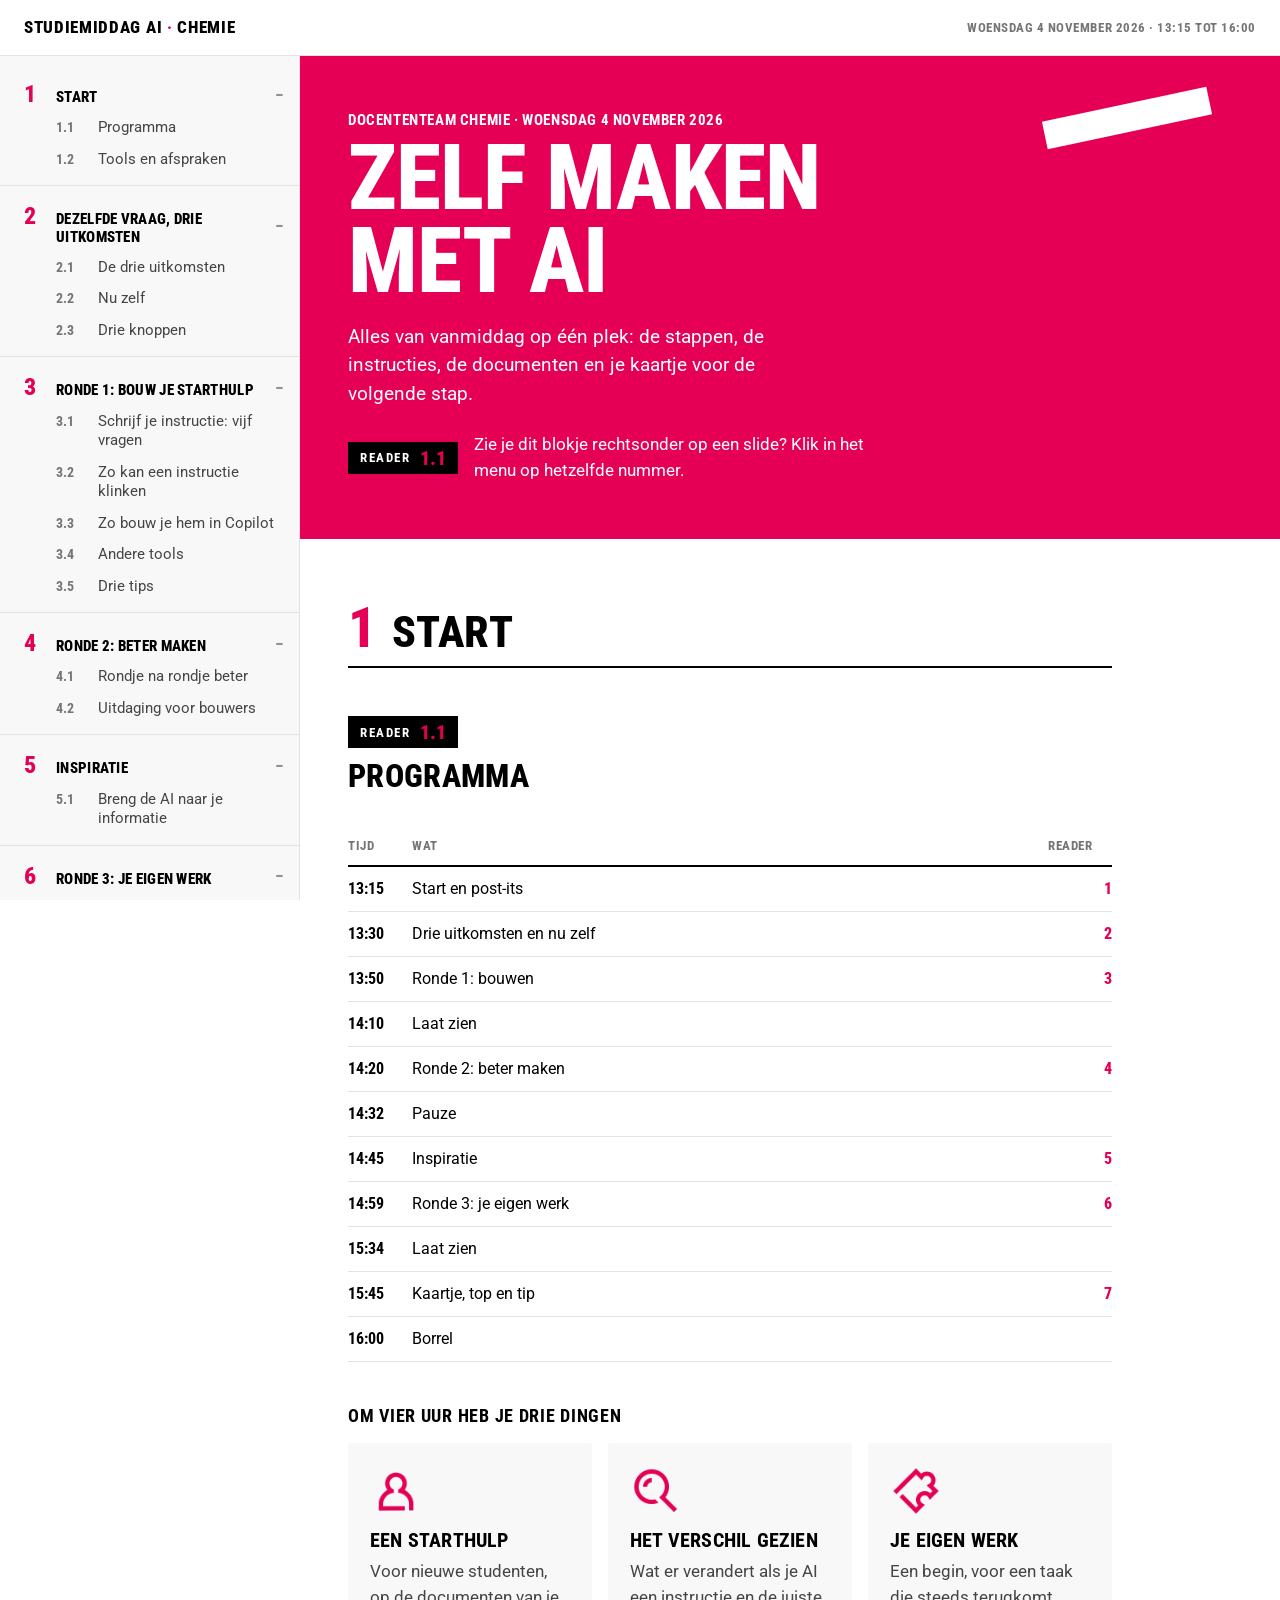
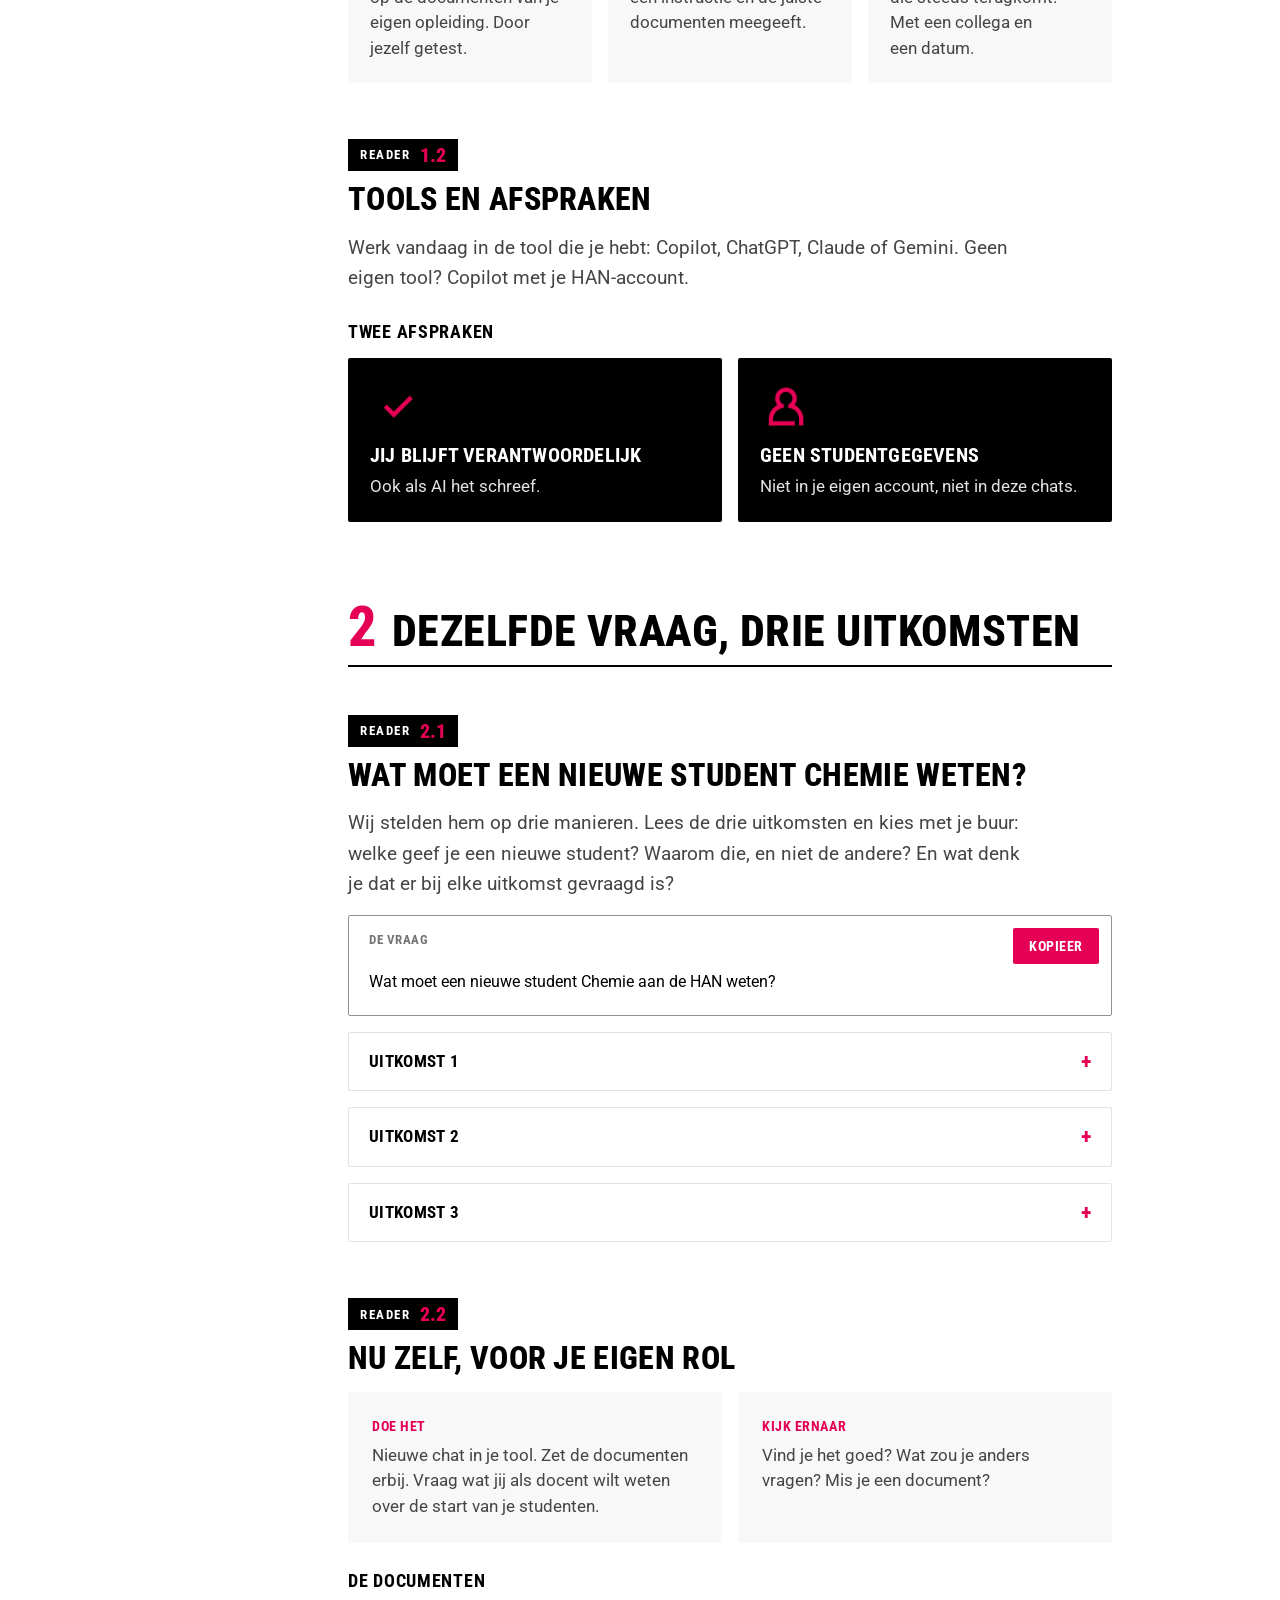
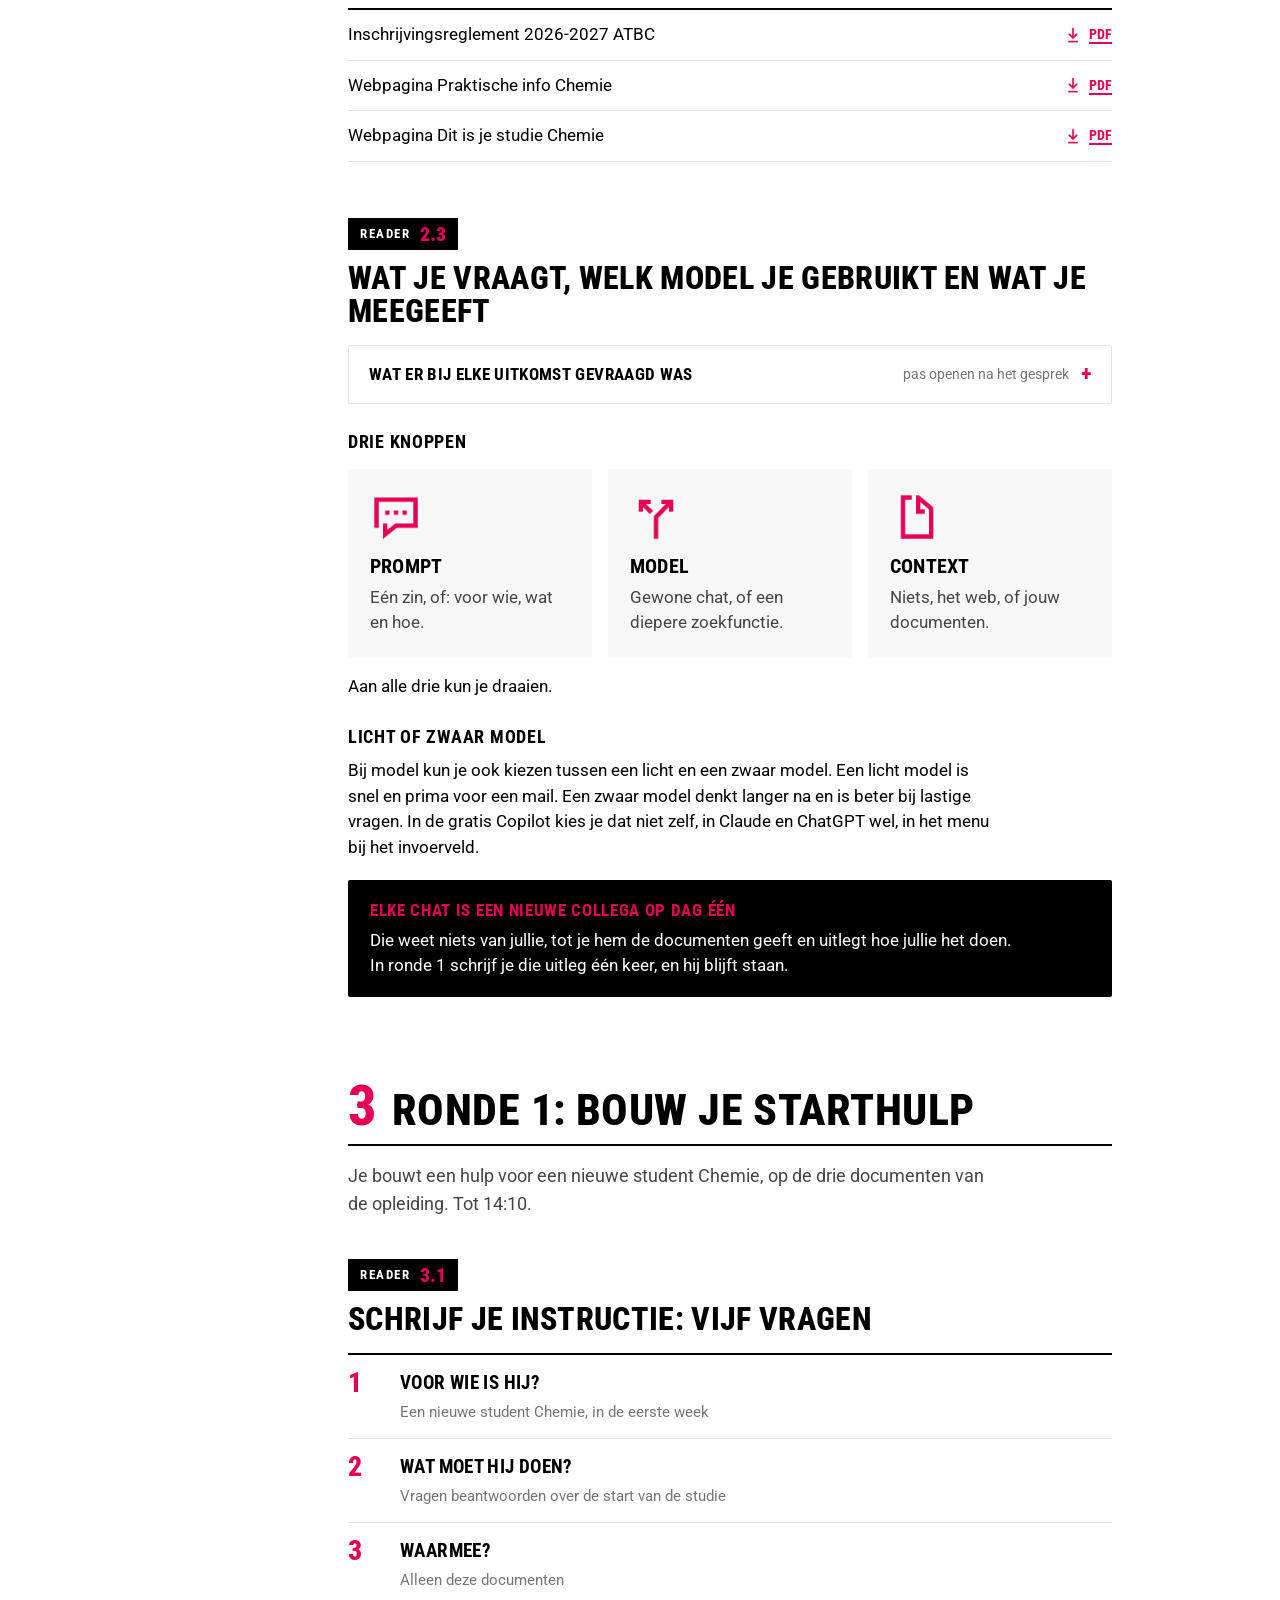
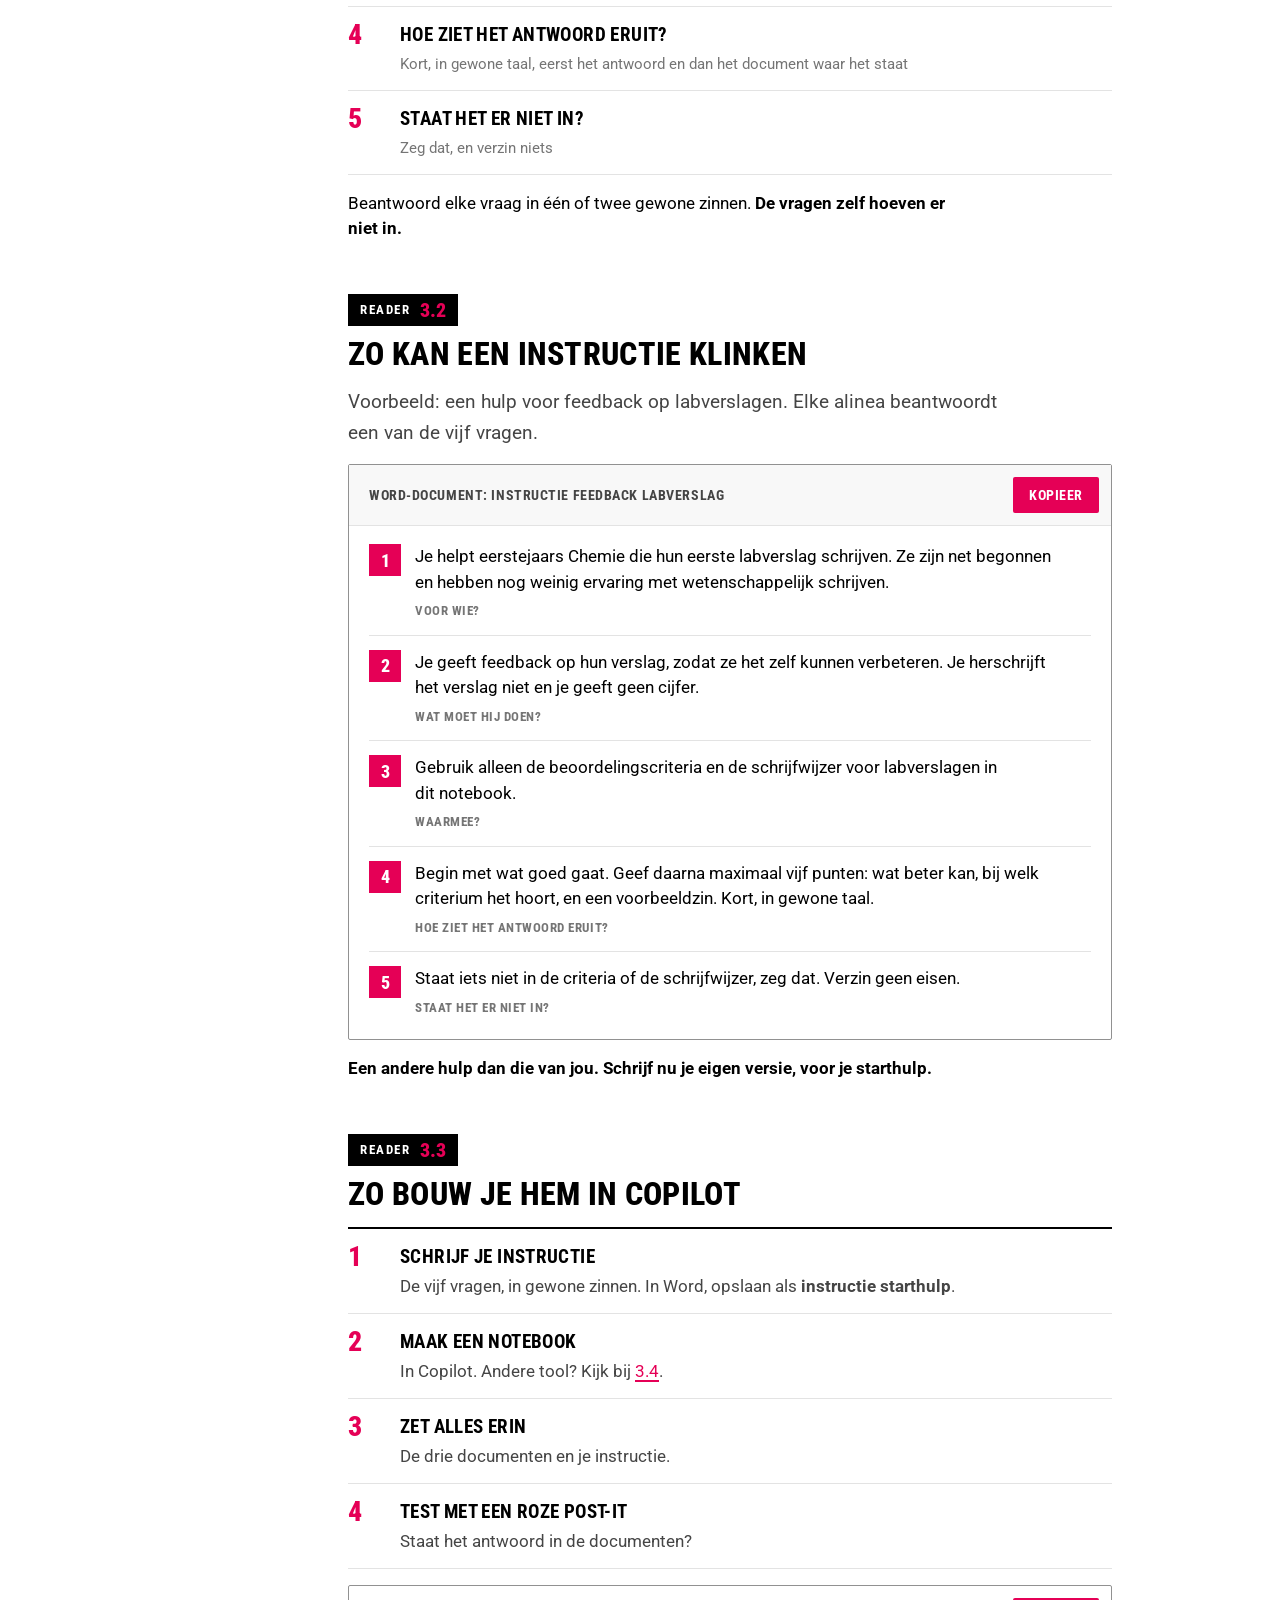
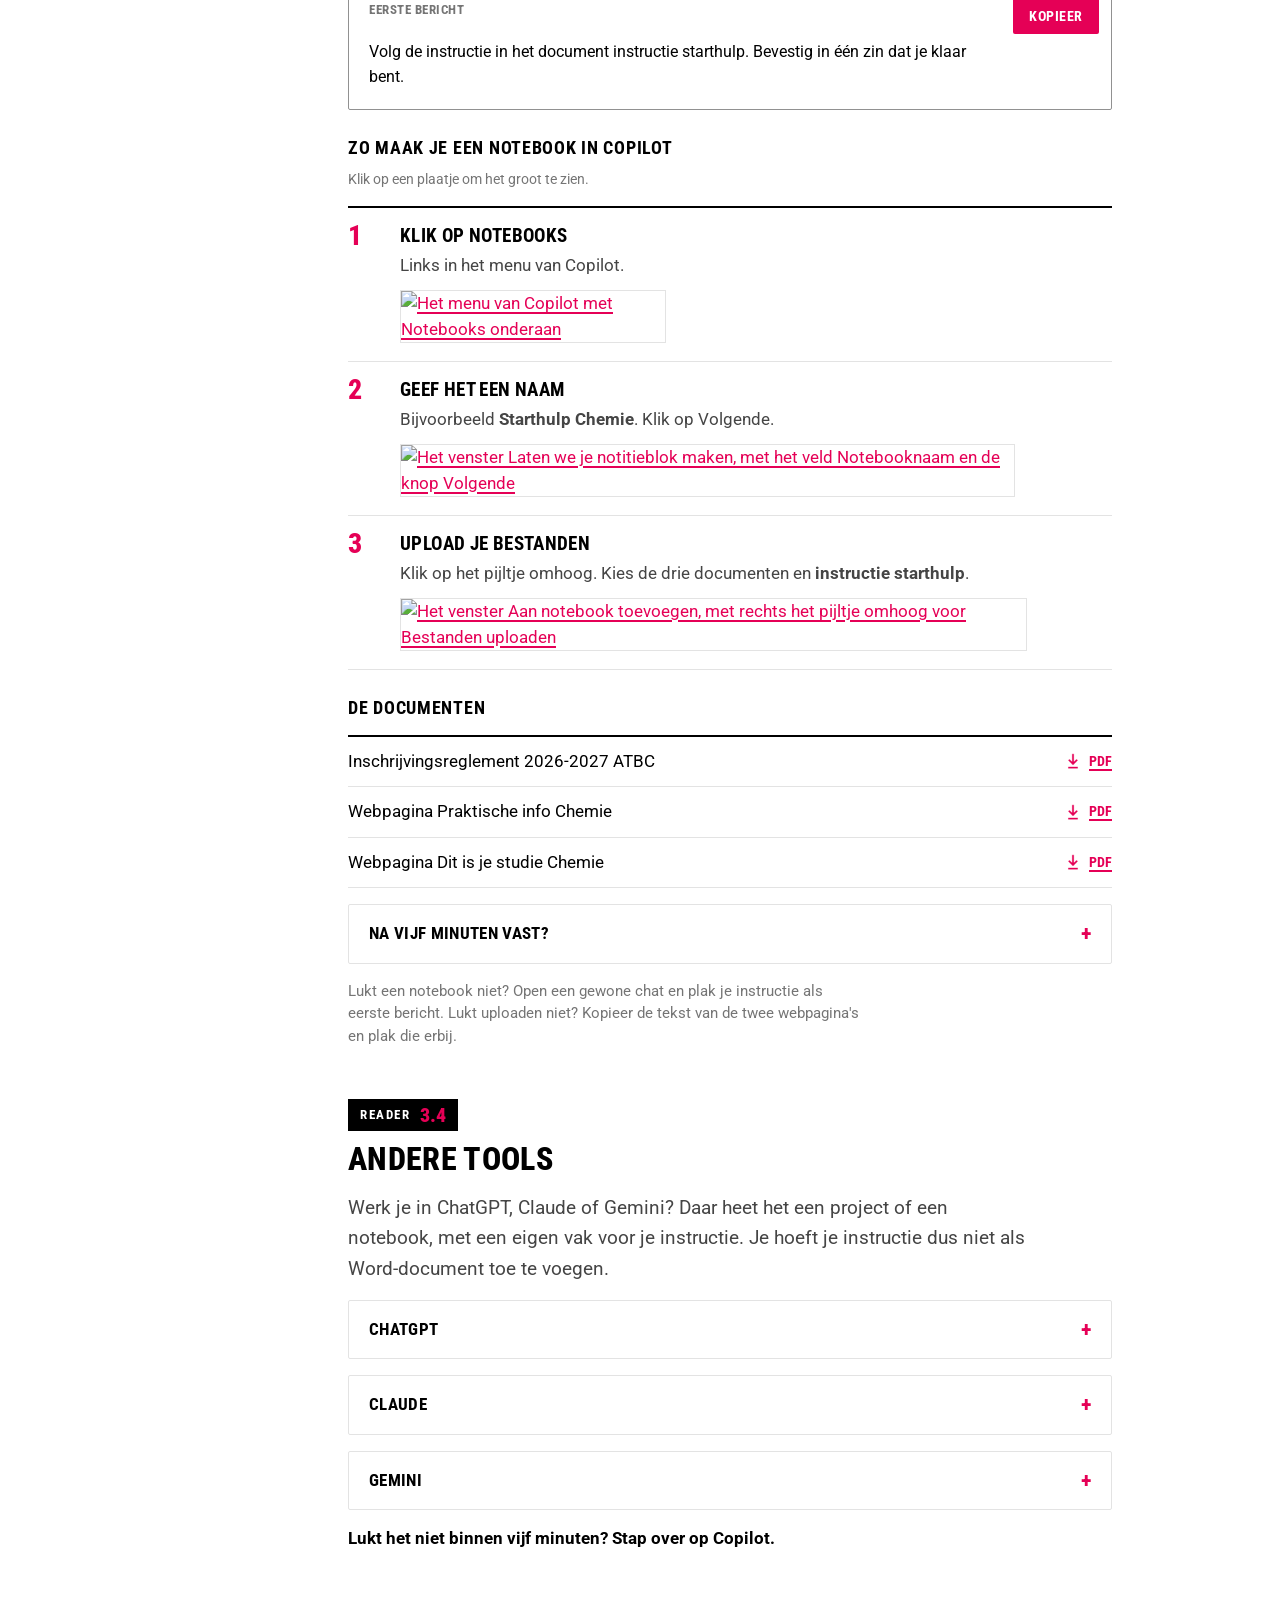
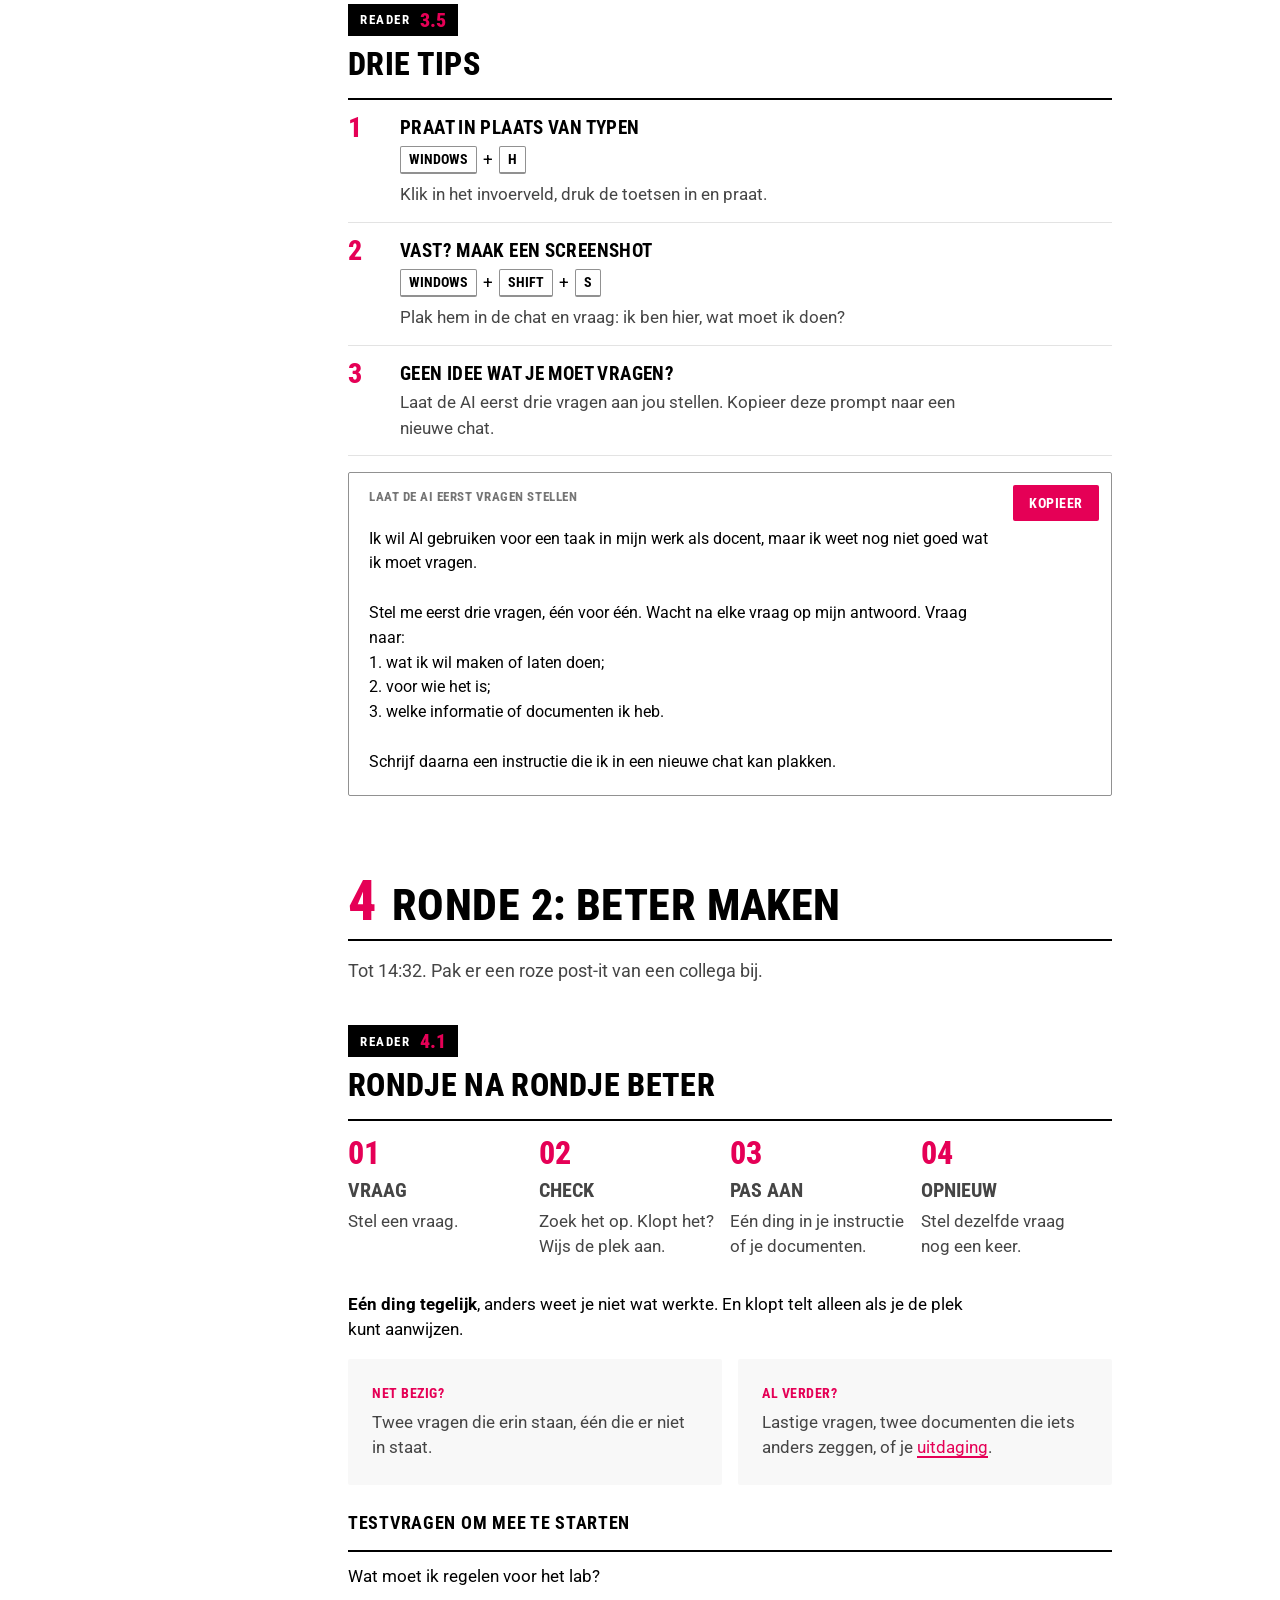
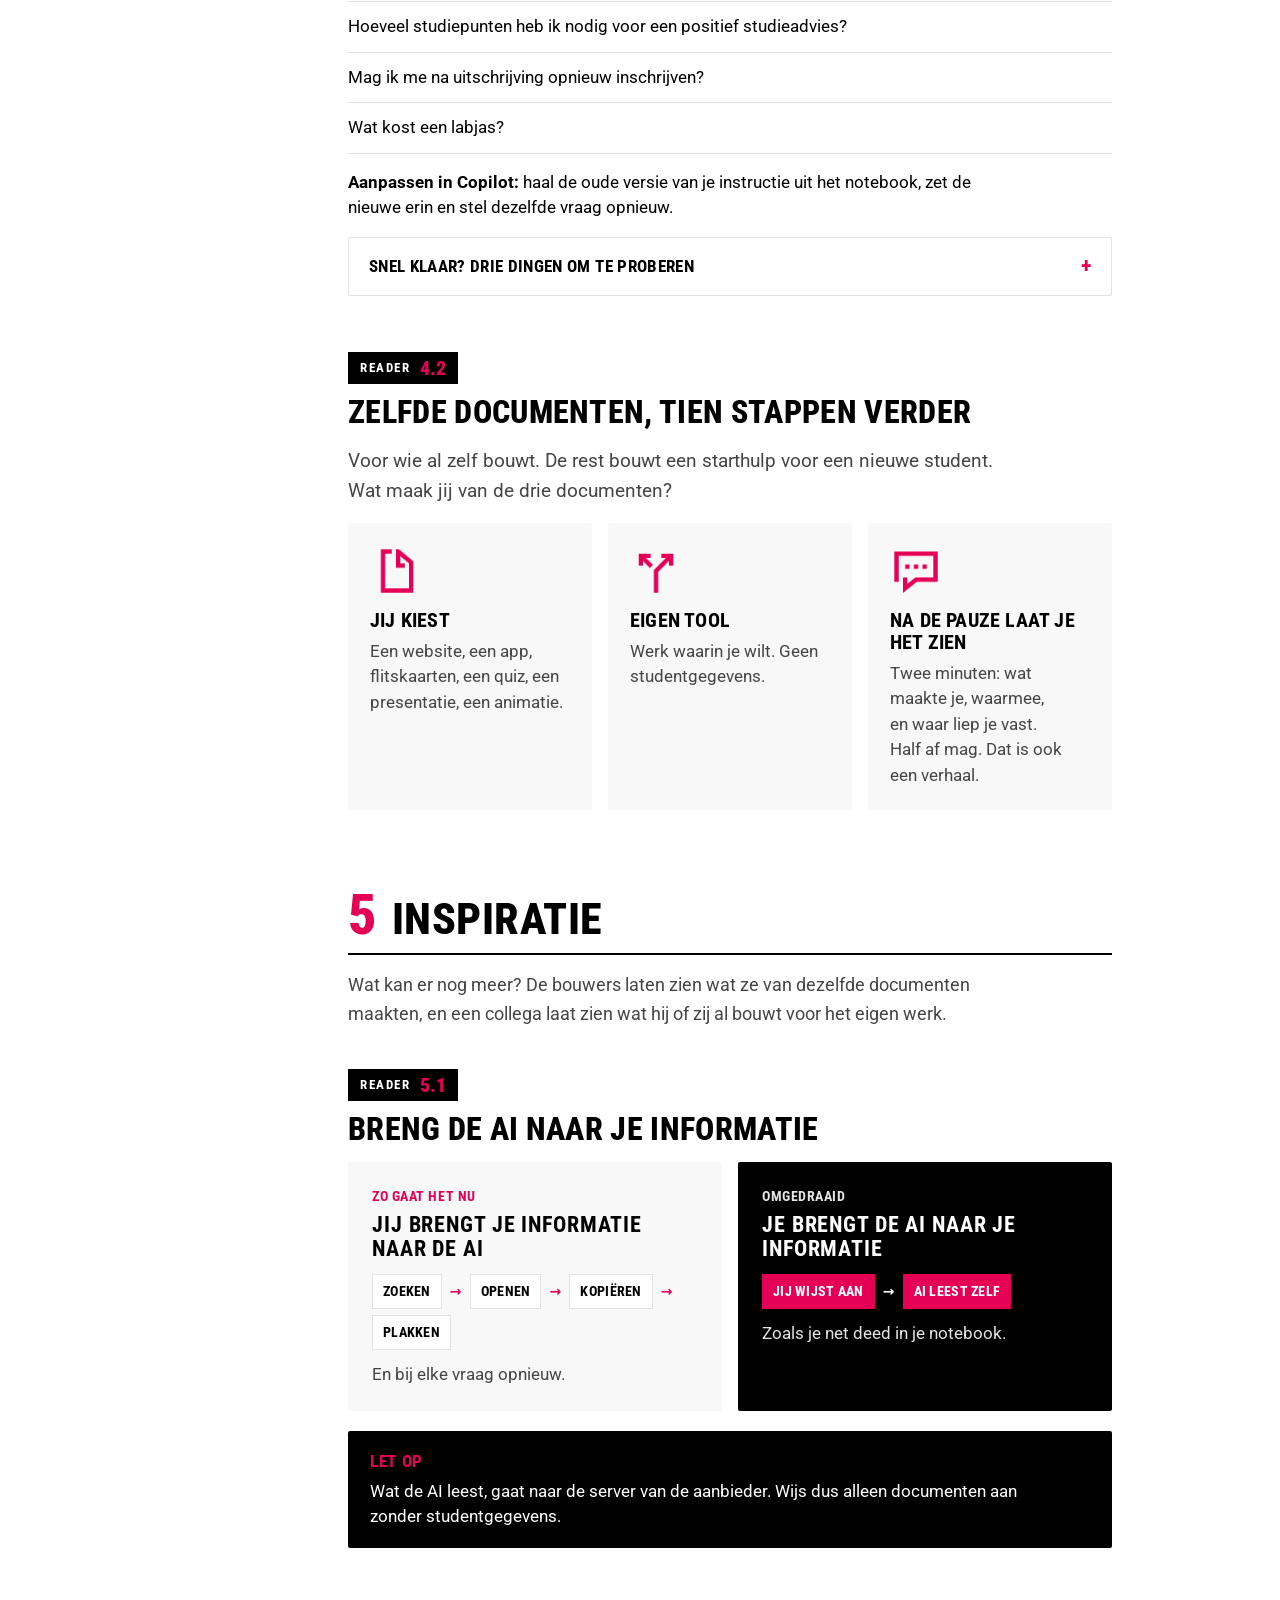
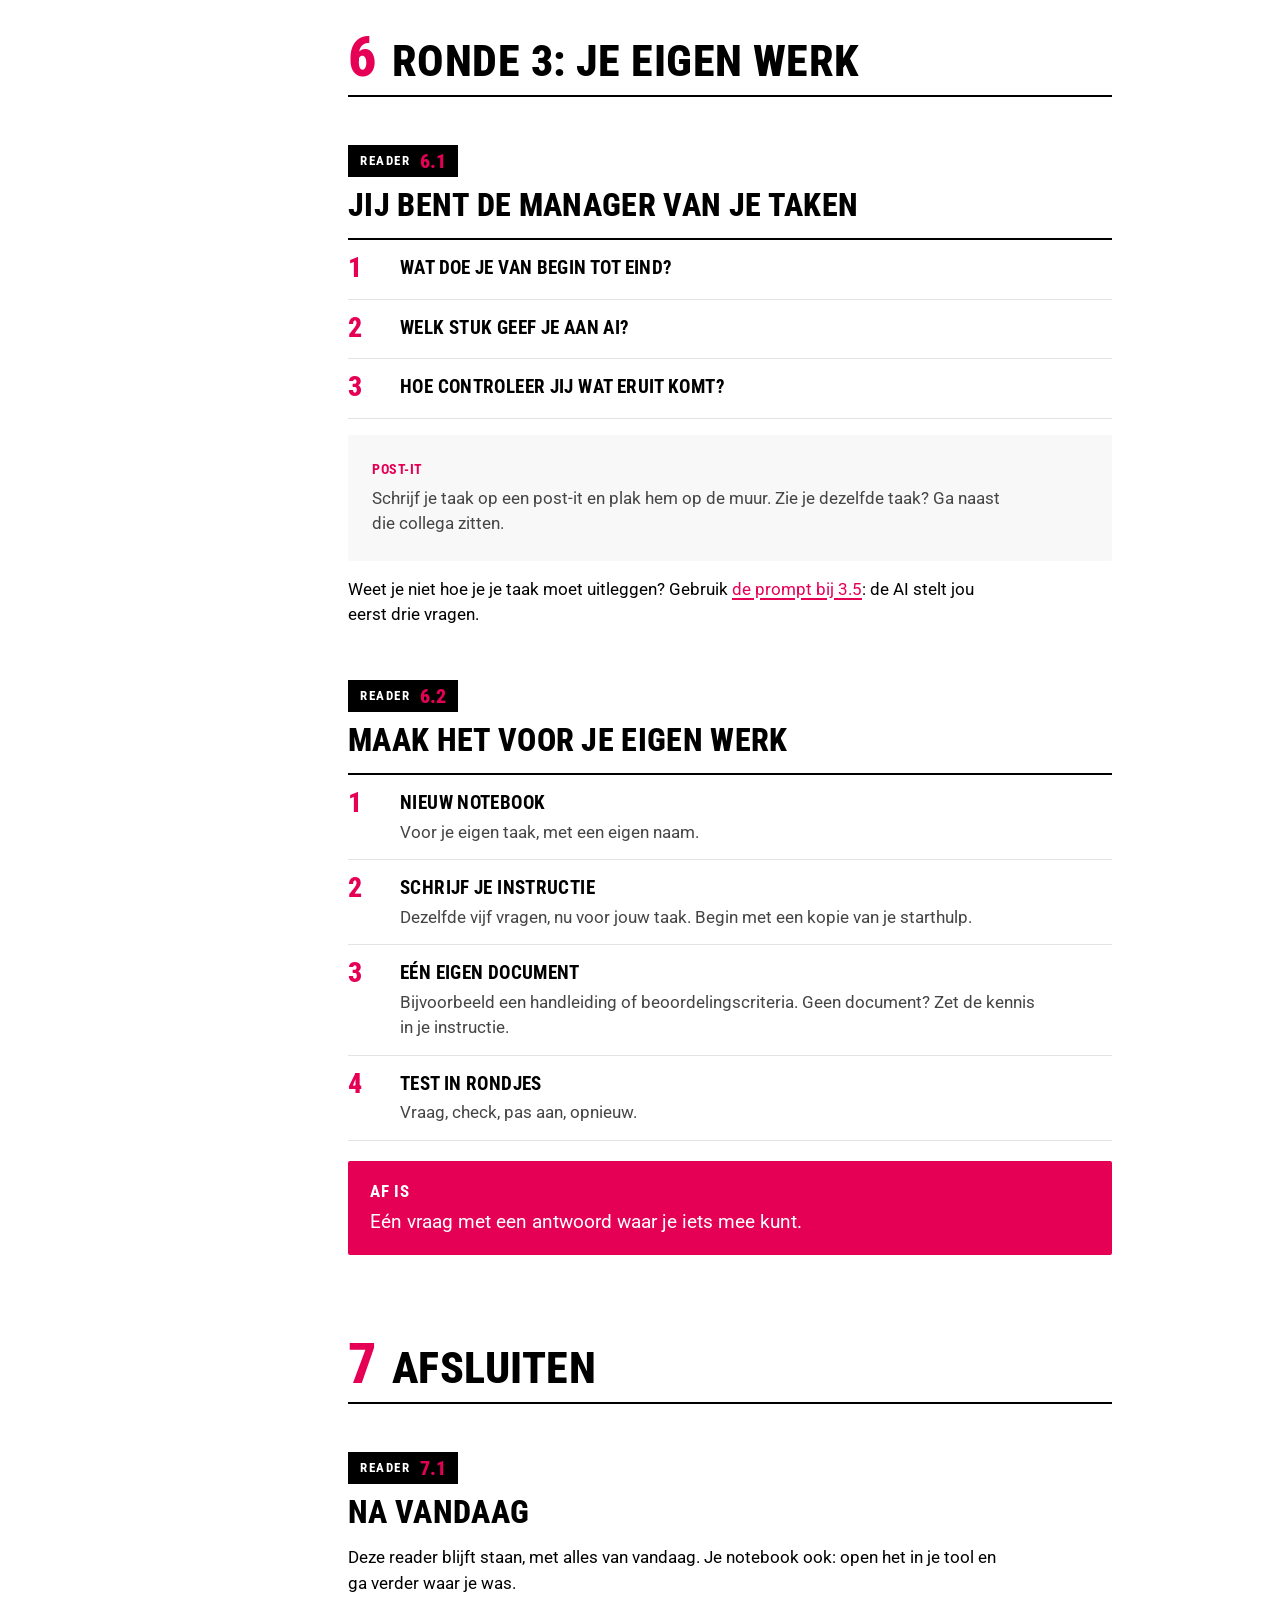
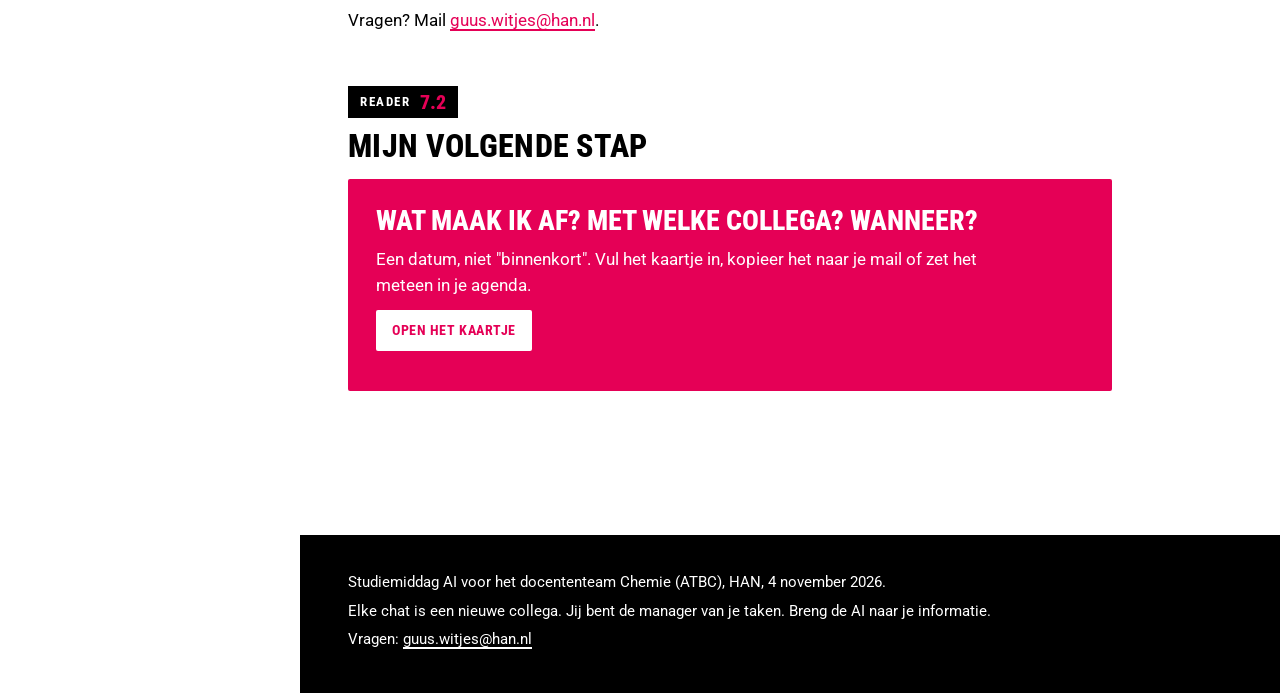
==== commit d8af750b: "Onthulling bovenaan 2.3, met hint pas openen na het gesprek Co-Authored-By: Claude Opus 5.5 <noreply" ====
--- a/index.html
+++ b/index.html
@@ -175,6 +175,26 @@
       <summary>Uitkomst 3</summary>
       <div class="fold-body uitkomst"><p>Als nieuwe student van de opleiding Chemie aan de HAN zijn dit de belangrijkste zaken om te weten en te regelen.</p><p><b>Voor je start</b></p><p><b>1. Meld je op tijd aan</b></p><ul><li>Aanmelden gaat via Studielink.</li><li>Het advies is om je uiterlijk 1 mei aan te melden.</li><li>Voor de opleiding Chemie geldt geen selectie of loting.</li></ul><p><b>2. Controleer of je toelaatbaar bent</b></p><p>Je bent rechtstreeks toelaatbaar met:</p><ul><li>een havo-, vwo- of mbo-4-diploma dat voldoet aan de profiel- en vakkenpakketeisen;</li><li>voor havo/vwo zijn meestal scheikunde en soms ook wiskunde vereist.</li></ul><p><b>3. Doe een matchingsactiviteit</b></p><p>De HAN biedt proefstudeerdagen en matching aan om te ontdekken of Chemie bij je past. Dit is niet verplicht, maar wel sterk aanbevolen.</p><p><b>Wat moet je regelen?</b></p><p>Vanaf mei</p><ul><li>Machtiging voor betaling van het collegegeld afgeven via Studielink.</li><li>Eventueel studiefinanciering aanvragen.</li></ul><p>Vanaf juni</p><ul><li>Studieboeken bestellen.</li><li>Controleren of je laptop geschikt is.</li><li>Een labkit aanschaffen voor practica.</li><li>Een licentie voor LabArchives (elektronisch labjournaal) regelen.</li></ul><p>Vanaf juli</p><ul><li>Controleren of je inschrijving definitief is.</li><li>Je HAN-account activeren.</li><li>Office 365 installeren.</li><li>Je HAN-mail gebruiken.</li><li>Wifi en andere HAN-systemen instellen.</li><li>Een pasfoto uploaden voor je HANcard.</li></ul><p><b>Laptopvereisten</b></p><p>De opleiding werkt intensief met digitale systemen.</p><p>Aanbevolen:</p><ul><li>Windows 11-laptop;</li><li>maximaal 14 inch;</li><li>niet ouder dan 3 jaar.</li></ul><p>Daarnaast:</p><ul><li>Microsoft 365 wordt actief gebruikt;</li><li>Chromebook of tablet is onvoldoende;</li><li>een HDMI-aansluiting (of adapter) is nodig;</li><li>Mac-gebruikers moeten rekening houden met software die alleen onder Windows werkt.</li></ul><p><b>Introductie en eerste lesdag</b></p><ul><li>De introductieweek vindt plaats van 24 t/m 28 augustus 2026.</li><li>Deelname is niet verplicht, maar wordt sterk aanbevolen.</li><li>Op 24 augustus ontvang je meestal je klasindeling en rooster.</li><li>De eerste lesdag is 1 september om 09:00 uur.</li></ul><p><b>Belangrijke systemen</b></p><p>Tijdens je studie gebruik je onder andere:</p><ul><li>HAN Insite: algemene informatie en regelzaken</li><li>Osiris: cijfers, tentamens en studievoortgang</li><li>MyX: rooster</li><li>Brightspace: onderwijsmateriaal en opdrachten</li><li>LabArchives: digitaal labjournaal</li></ul><p><b>Studiekosten eerste jaar</b></p><p>Reken ongeveer op:</p><ul><li>collegegeld;</li><li>boeken: circa €400;</li><li>labkit: maximaal €50;</li><li>LabArchives-licentie: circa €50;</li><li>introductie: ongeveer €100;</li><li>eventueel een laptop (€500-€1.000).</li></ul><p><b>Waar studeer je?</b></p><p>De opleiding Chemie is gevestigd op: Laan van Scheut 2, Nijmegen.</p><p><b>Mijn belangrijkste advies aan nieuwe studenten</b></p><ul><li>Meld je vóór 1 mei aan.</li><li>Doe een proefstudeerdag of matching.</li><li>Regel je HAN-account direct zodra je de gegevens ontvangt.</li><li>Zorg dat je laptop en software vóór de introductieweek werken.</li><li>Doe mee aan de introductie om snel medestudenten te leren kennen.</li><li>Word lid van studievereniging &#x27;t Reactievat voor sociale activiteiten, bijlessen en netwerkmogelijkheden.</li></ul><p>Bronnen: A1-inschrijvingsreglement-2026-2027-ATBC en A5-webpagina-praktische-info-chemie.</p></div>
     </details>
+  </section>
+
+  <section class="onderdeel" id="s2-2">
+    <p class="badge"><span>Reader</span><b>2.2</b></p>
+    <h3 class="titel">Nu zelf, voor je eigen rol</h3>
+    <div class="duo">
+      <div class="kolom"><p class="tkop">Doe het</p><p>Nieuwe chat in je tool. Zet de documenten erbij. Vraag wat jij als docent wilt weten over de start van je studenten.</p></div>
+      <div class="kolom"><p class="tkop">Kijk ernaar</p><p>Vind je het goed? Wat zou je anders vragen? Mis je een document?</p></div>
+    </div>
+    <h4>De documenten</h4>
+    <ul class="docs">
+      <li><span>Inschrijvingsreglement 2026-2027 ATBC</span><a class="dl" href="documenten/inschrijvingsreglement-2026-2027-ATBC.pdf" download><img src="assets/icons/download.webp" alt="">PDF</a></li>
+      <li><span>Webpagina Praktische info Chemie</span><a class="dl" href="documenten/webpagina-praktische-info-chemie.pdf" download><img src="assets/icons/download.webp" alt="">PDF</a></li>
+      <li><span>Webpagina Dit is je studie Chemie</span><a class="dl" href="documenten/webpagina-dit-is-je-studie-chemie.pdf" download><img src="assets/icons/download.webp" alt="">PDF</a></li>
+    </ul>
+  </section>
+
+  <section class="onderdeel" id="s2-3">
+    <p class="badge"><span>Reader</span><b>2.3</b></p>
+    <h3 class="titel">Wat je vraagt, welk model je gebruikt en wat je meegeeft</h3>
     <details class="fold" id="gevraagd">
       <summary>Wat er bij elke uitkomst gevraagd was <span class="hint">pas openen na het gesprek</span></summary>
       <div class="fold-body">
@@ -185,26 +205,7 @@
         </ol>
       </div>
     </details>
-  </section>
-
-  <section class="onderdeel" id="s2-2">
-    <p class="badge"><span>Reader</span><b>2.2</b></p>
-    <h3 class="titel">Nu zelf, voor je eigen rol</h3>
-    <div class="duo">
-      <div class="kolom"><p class="tkop">Doe het</p><p>Nieuwe chat in je tool. Zet de documenten erbij. Vraag wat jij als docent wilt weten over de start van je studenten.</p></div>
-      <div class="kolom"><p class="tkop">Kijk ernaar</p><p>Vind je het goed? Wat zou je anders vragen? Mis je een document?</p></div>
-    </div>
-    <h4>De documenten</h4>
-    <ul class="docs">
-      <li><span>Inschrijvingsreglement 2026-2027 ATBC</span><a class="dl" href="documenten/inschrijvingsreglement-2026-2027-ATBC.pdf" download><img src="assets/icons/download.webp" alt="">PDF</a></li>
-      <li><span>Webpagina Praktische info Chemie</span><a class="dl" href="documenten/webpagina-praktische-info-chemie.pdf" download><img src="assets/icons/download.webp" alt="">PDF</a></li>
-      <li><span>Webpagina Dit is je studie Chemie</span><a class="dl" href="documenten/webpagina-dit-is-je-studie-chemie.pdf" download><img src="assets/icons/download.webp" alt="">PDF</a></li>
-    </ul>
-  </section>
-
-  <section class="onderdeel" id="s2-3">
-    <p class="badge"><span>Reader</span><b>2.3</b></p>
-    <h3 class="titel">Wat je vraagt, welk model je gebruikt en wat je meegeeft</h3>
+
     <h4>Drie knoppen</h4>
     <div class="tegels">
       <div class="tegel"><img src="assets/icons/chat.webp" alt=""><p class="tkop">Prompt</p><p>Eén zin, of: voor wie, wat en hoe.</p></div>
--- a/assets/reader.css
+++ b/assets/reader.css
@@ -111,7 +111,6 @@
 
 .onderdeel { padding-top: 40px; }
 .onderdeel > .badge { margin-bottom: 12px; }
-.nr-klein { font-family: var(--font-display); font-weight: 800; font-size: 20px; line-height: 1; color: var(--fg-faint); margin: 0 0 10px; }
 .onderdeel h3.titel { font-size: clamp(24px, 3.4vw, 32px); font-weight: 800; line-height: 1.05; margin: 0 0 16px; }
 .onderdeel h4 { color: var(--fg); font-size: 18px; margin: 28px 0 10px; }
 .lead { font-size: 19px; color: var(--fg-muted); max-width: 62ch; }
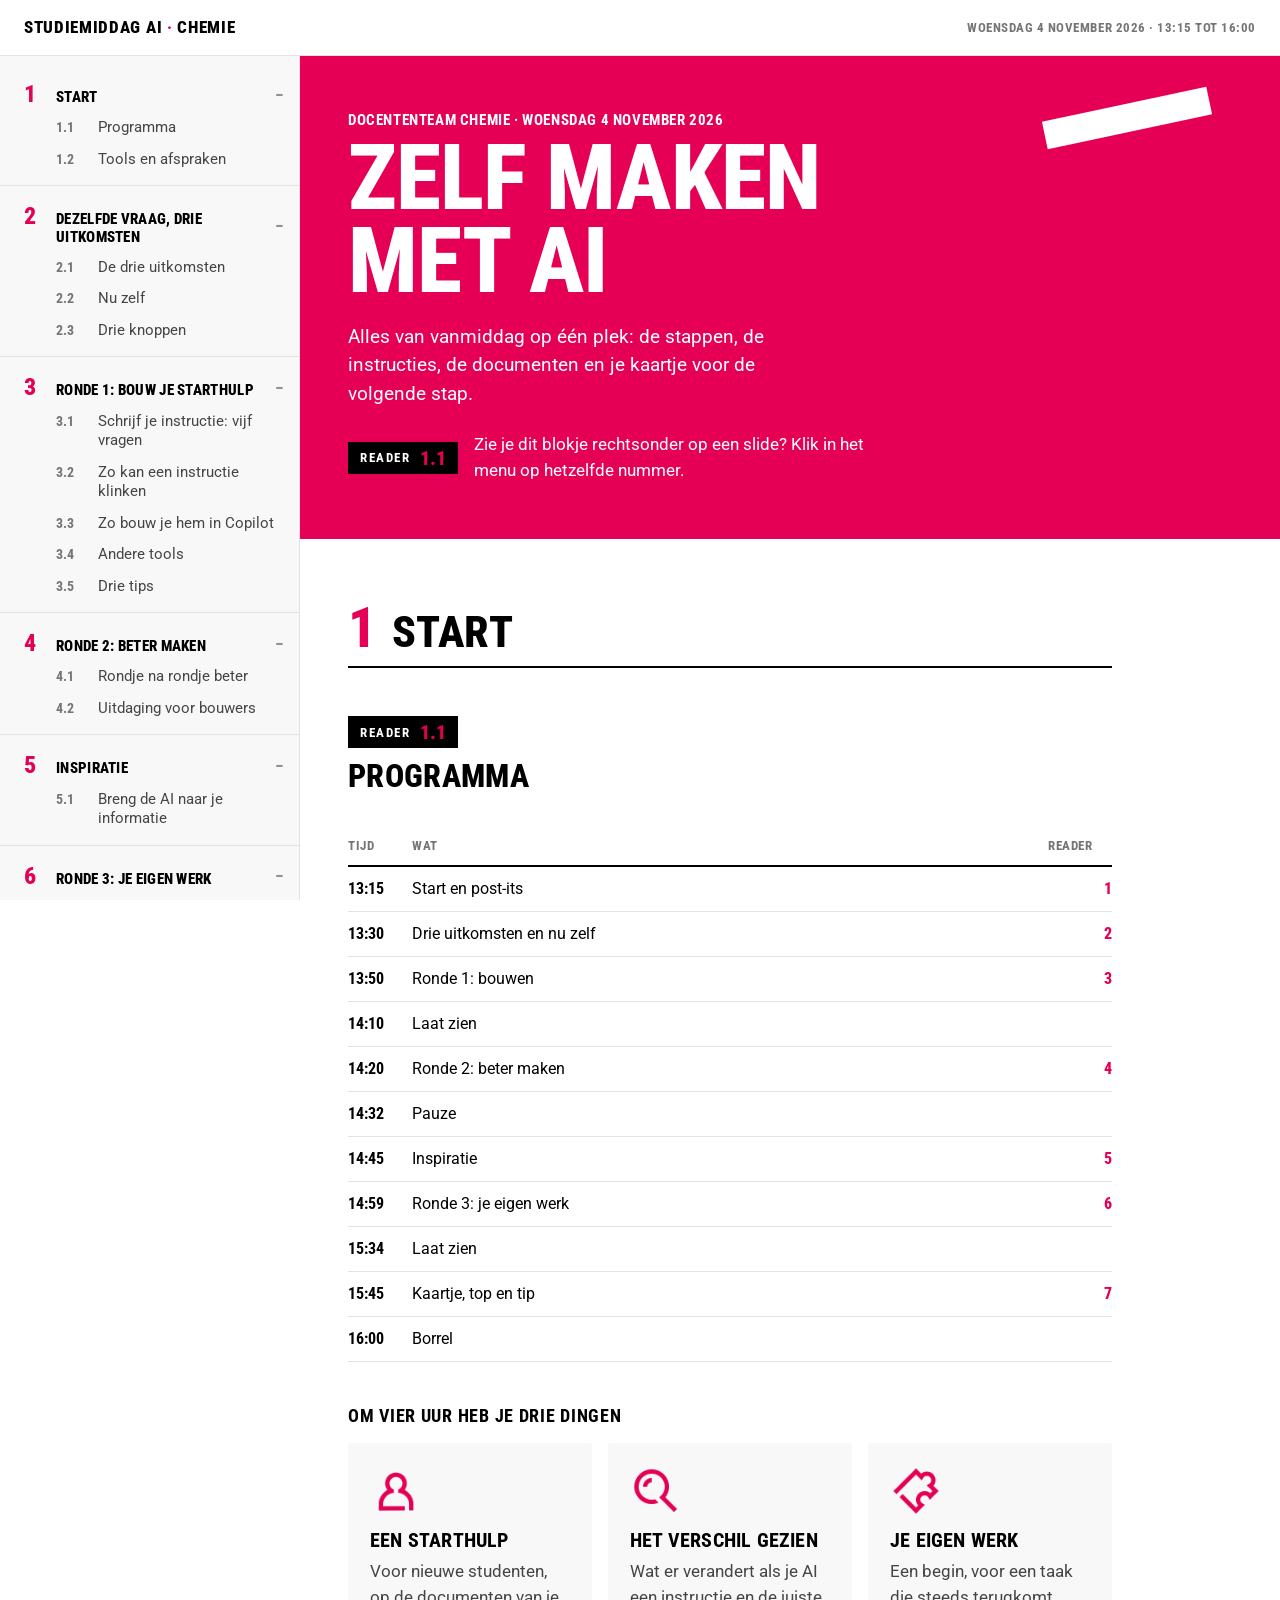
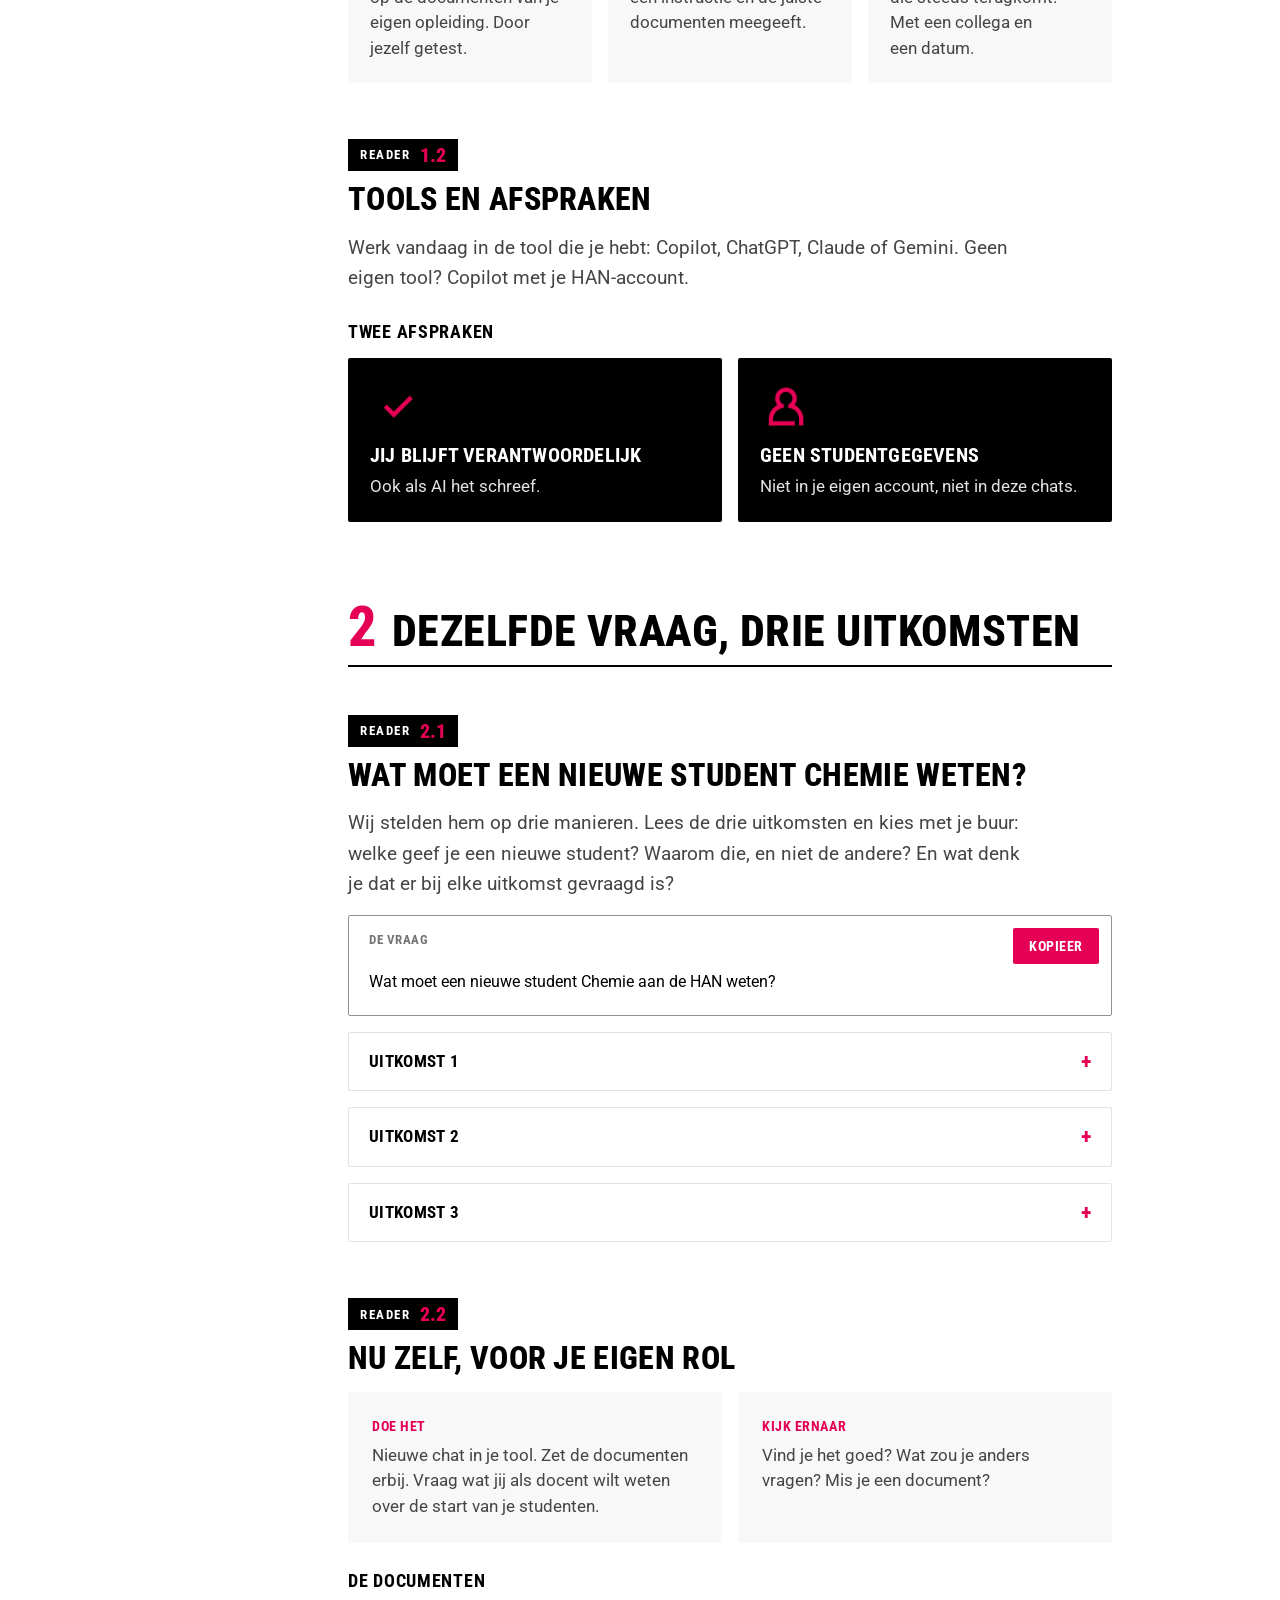
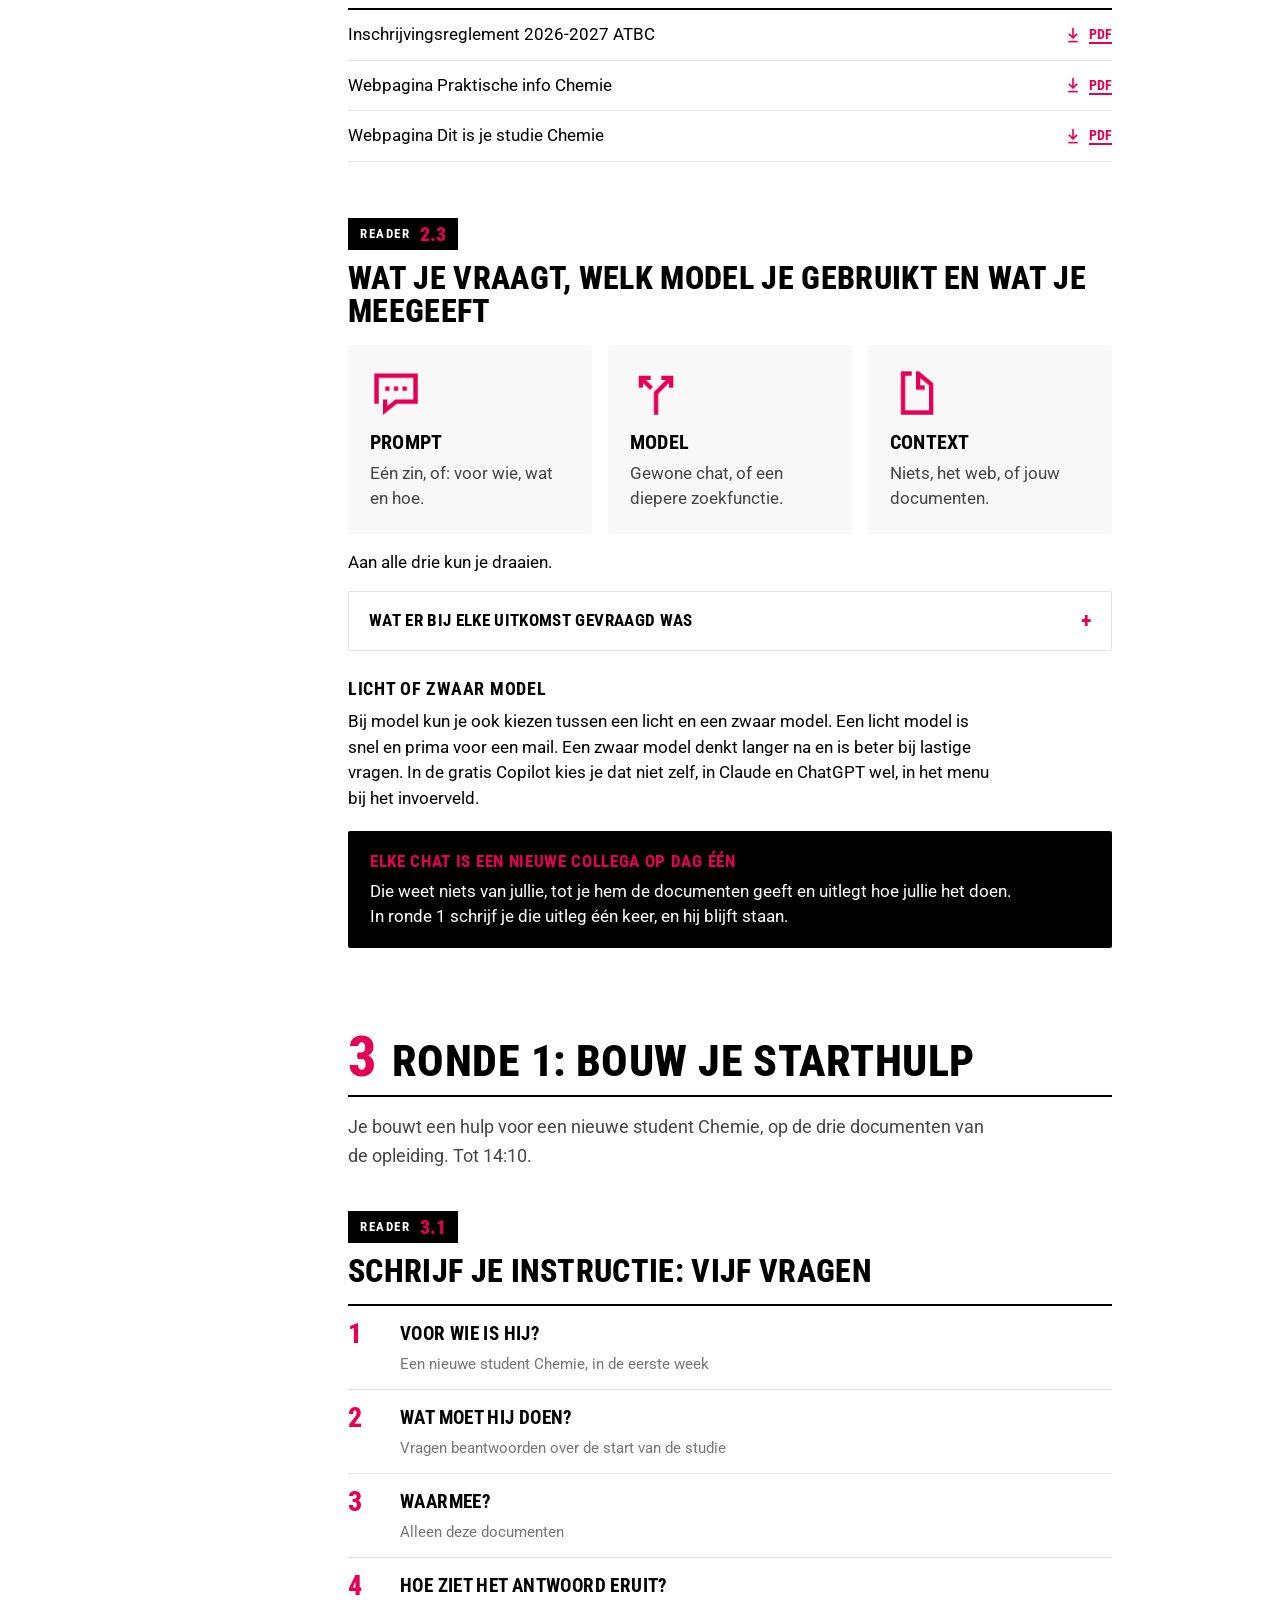
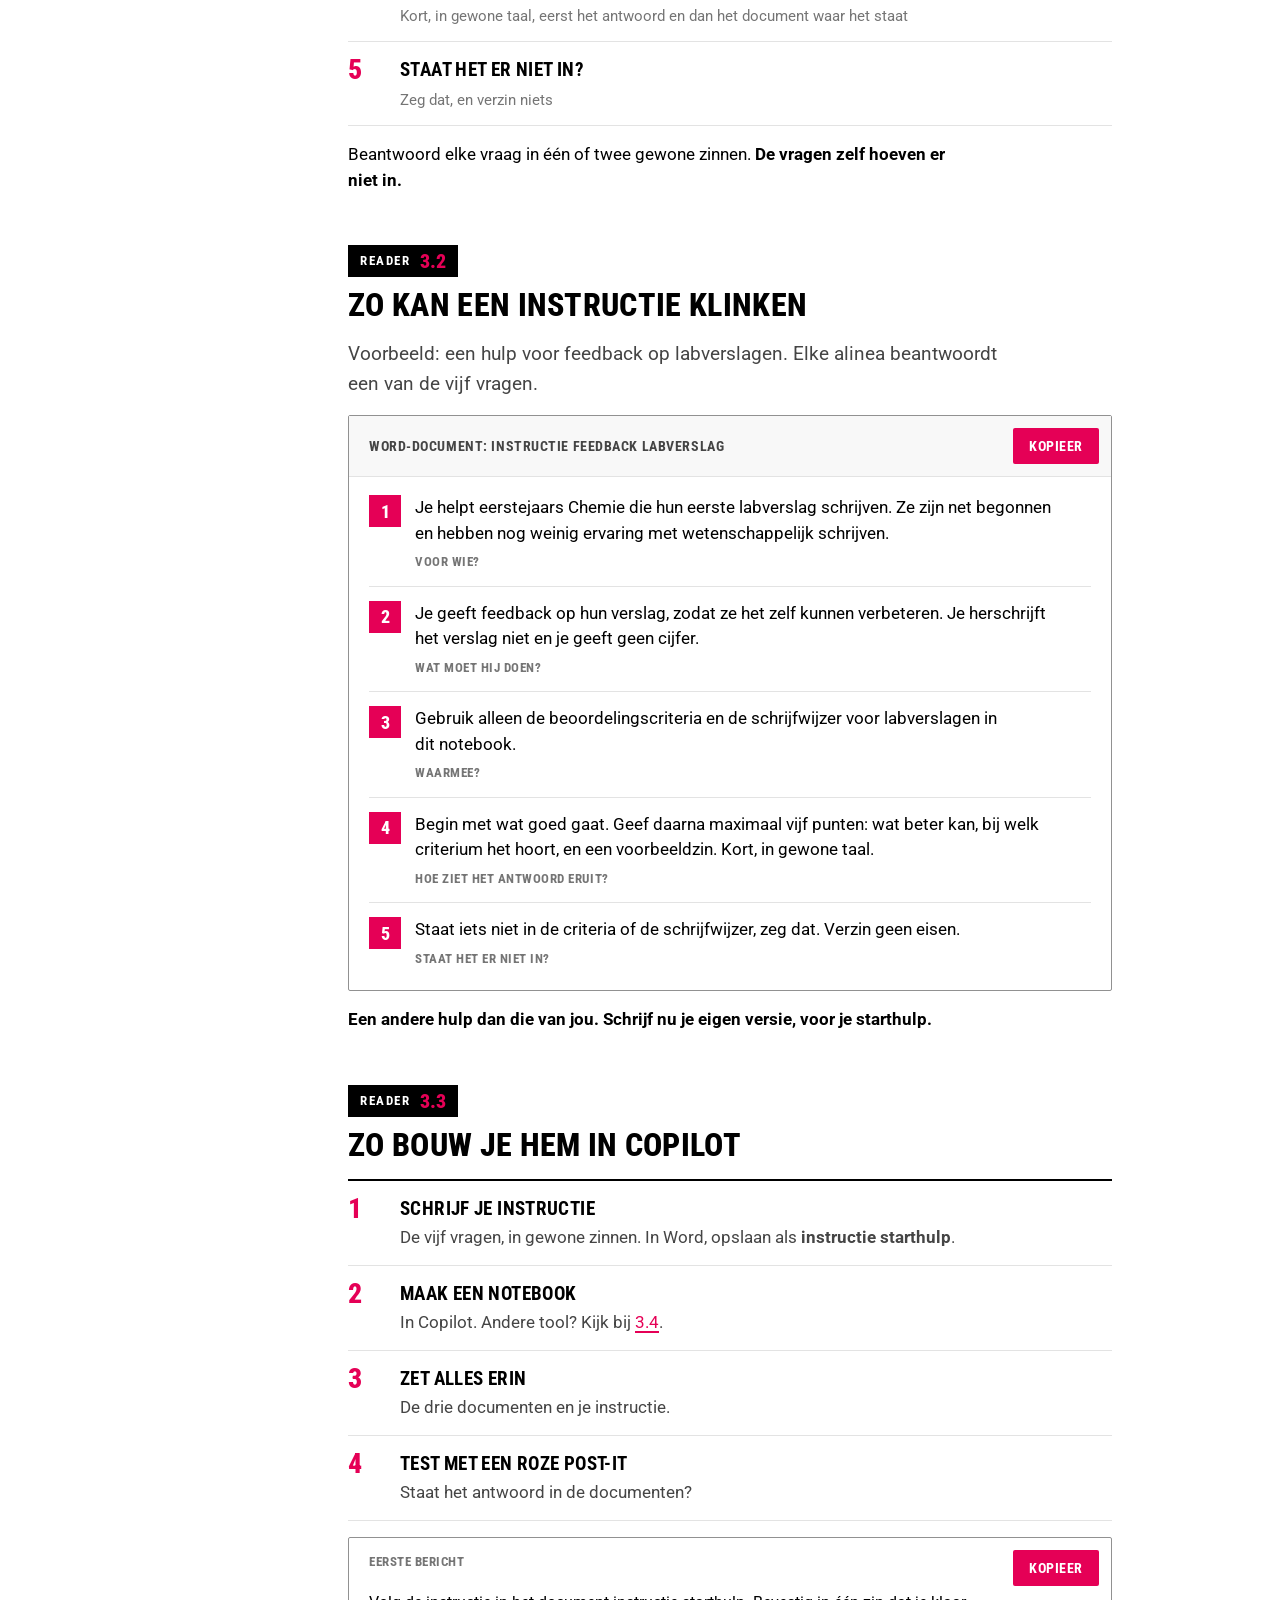
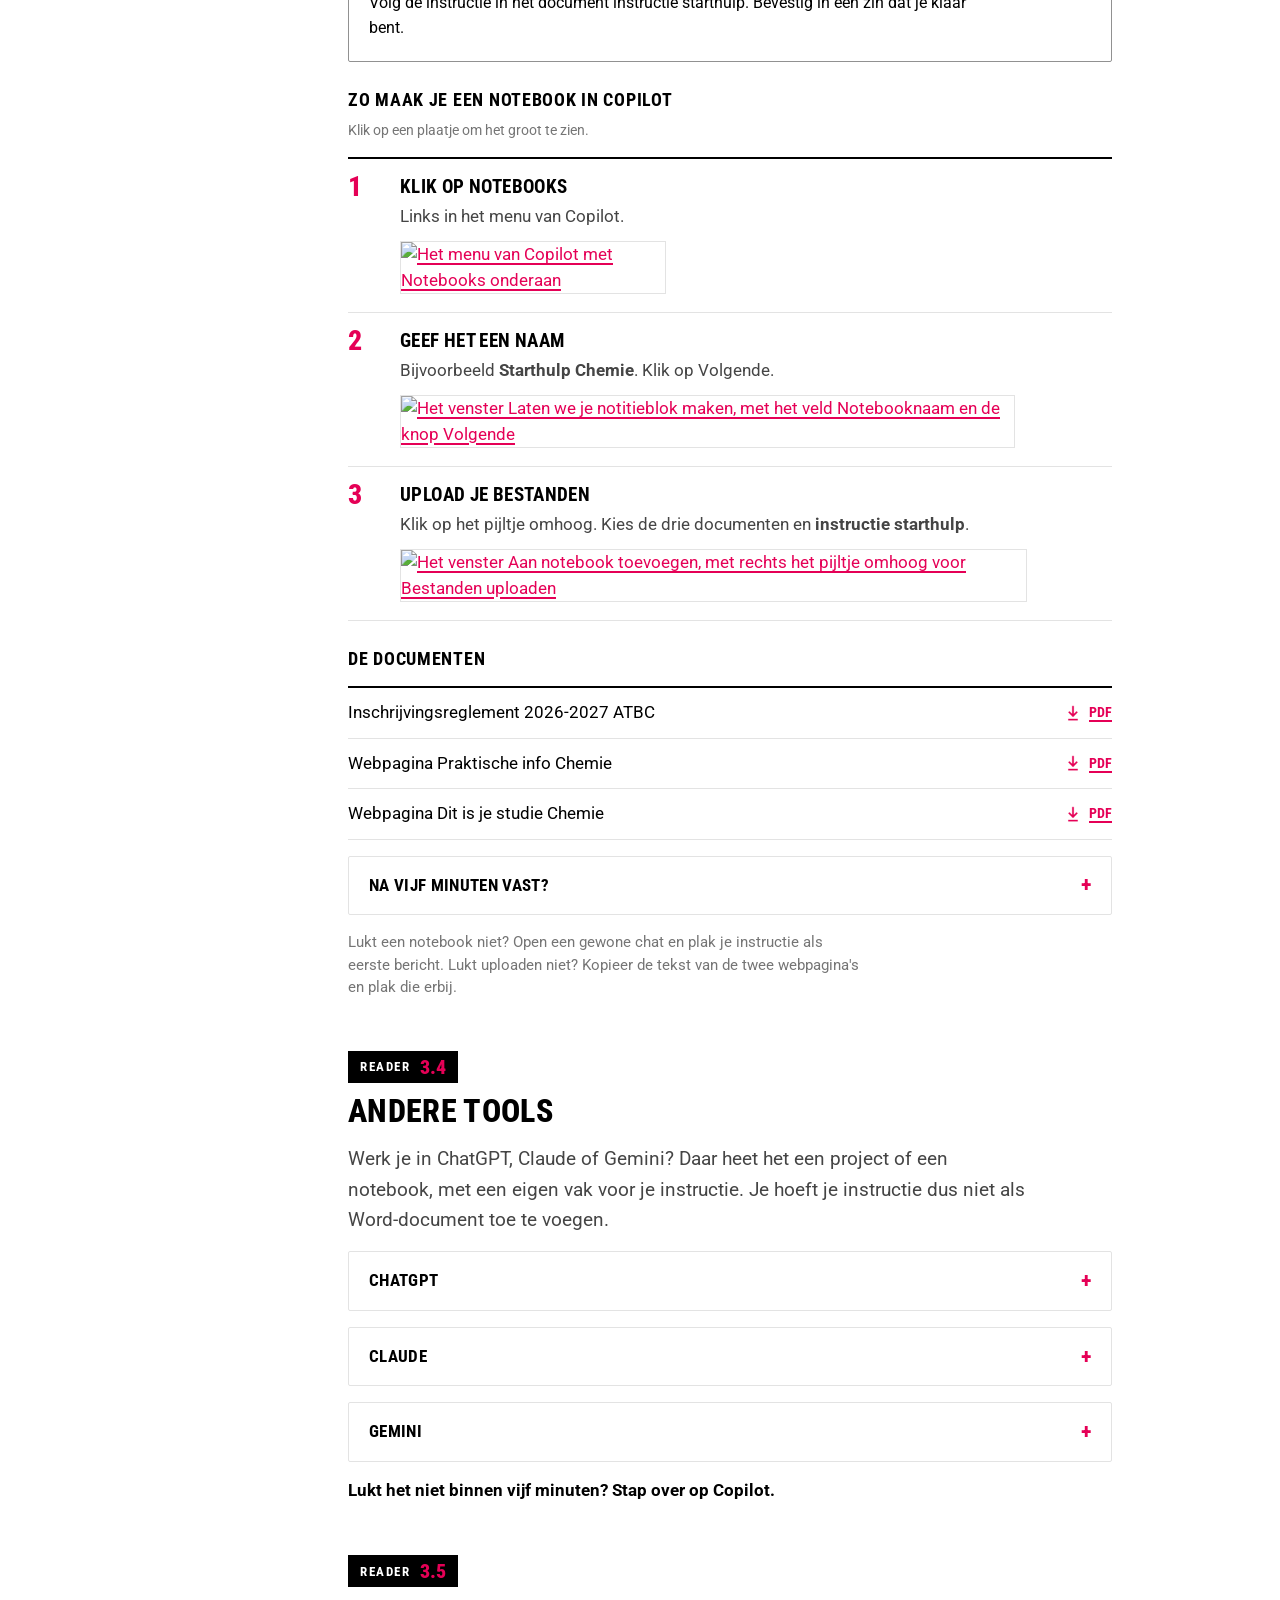
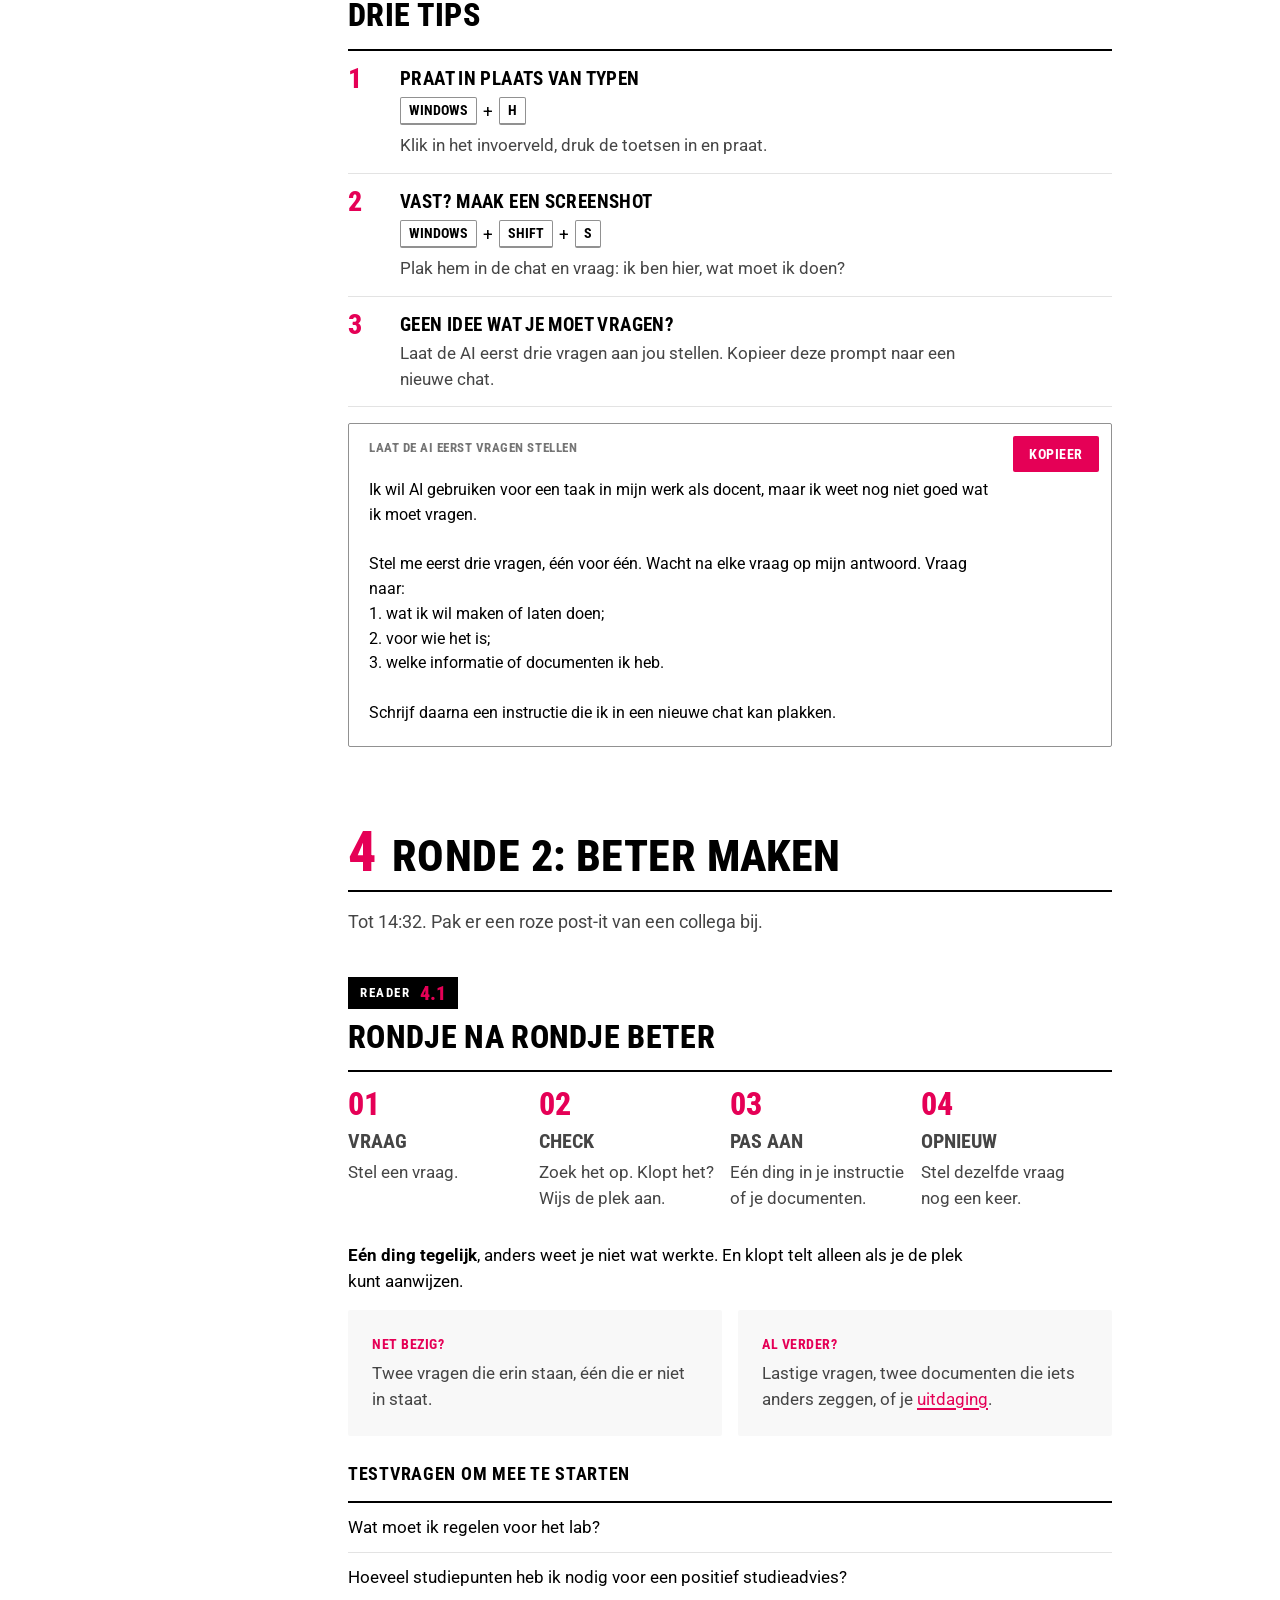
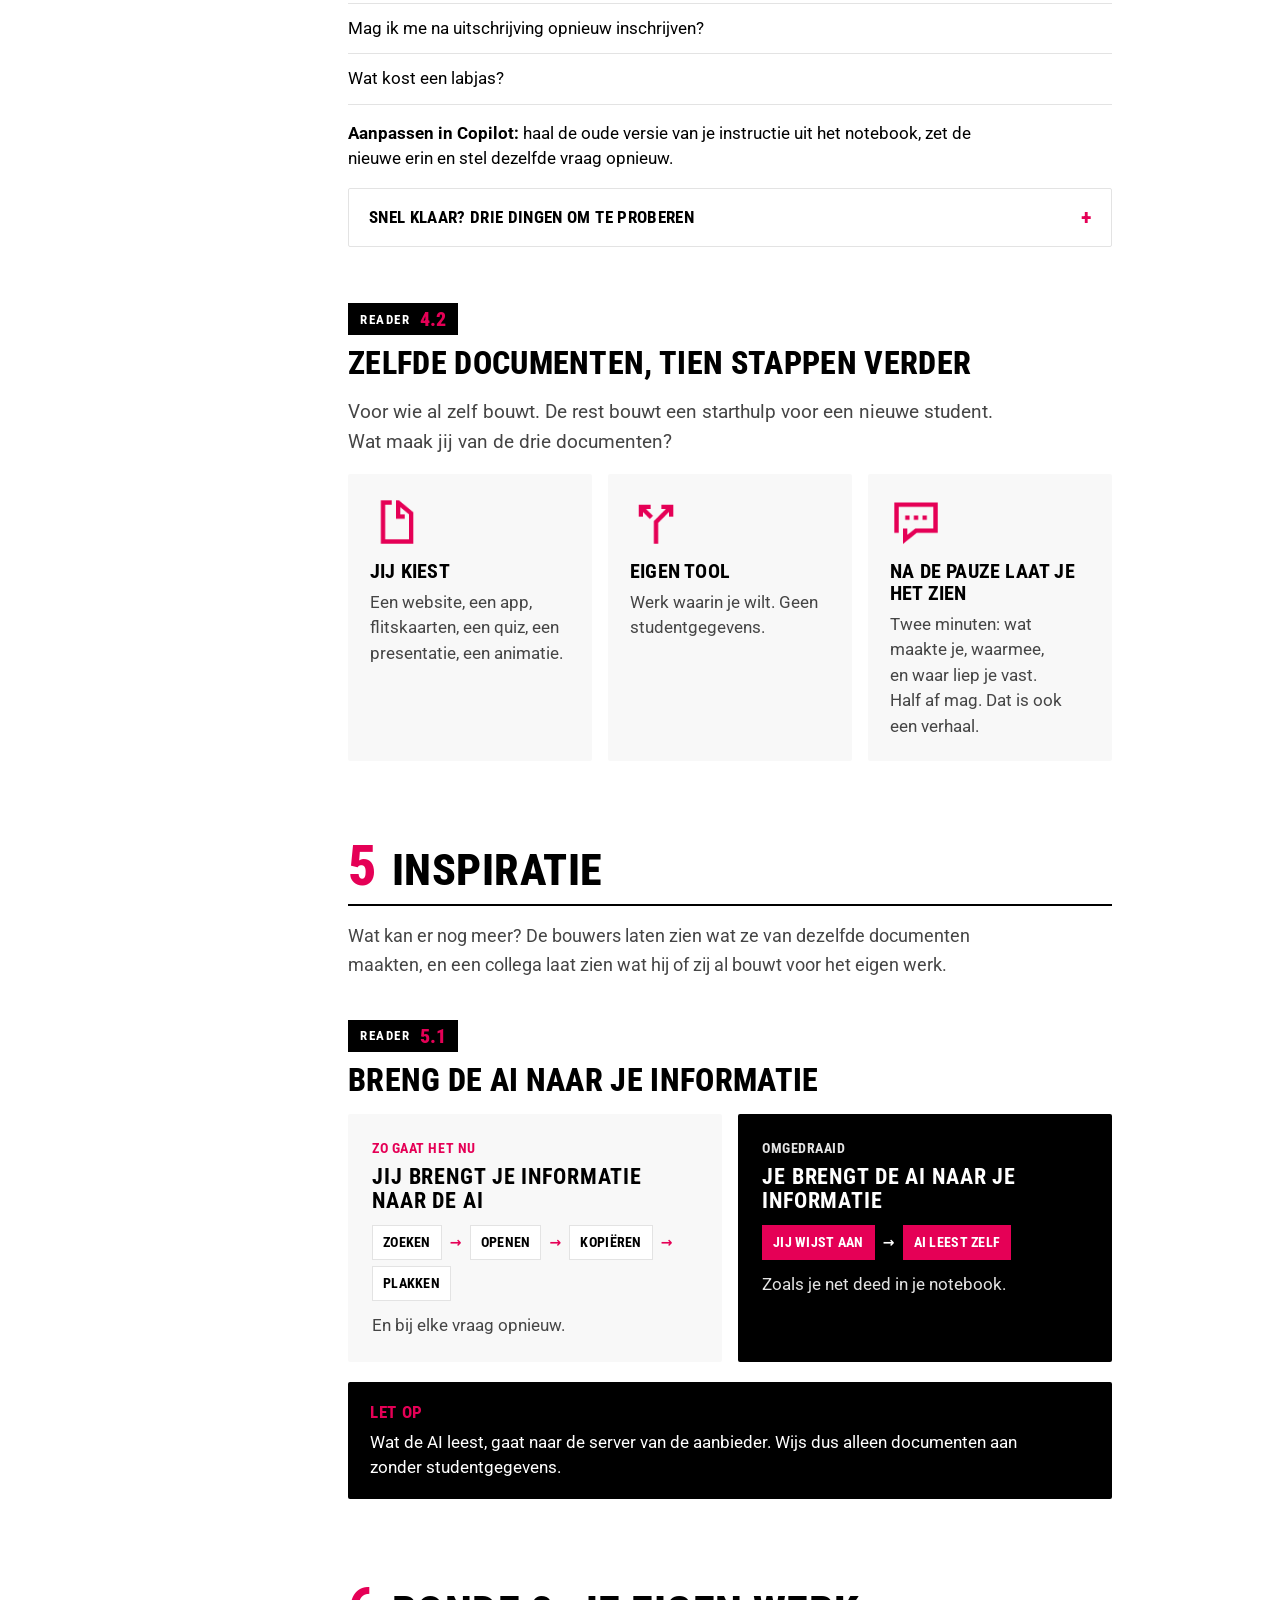
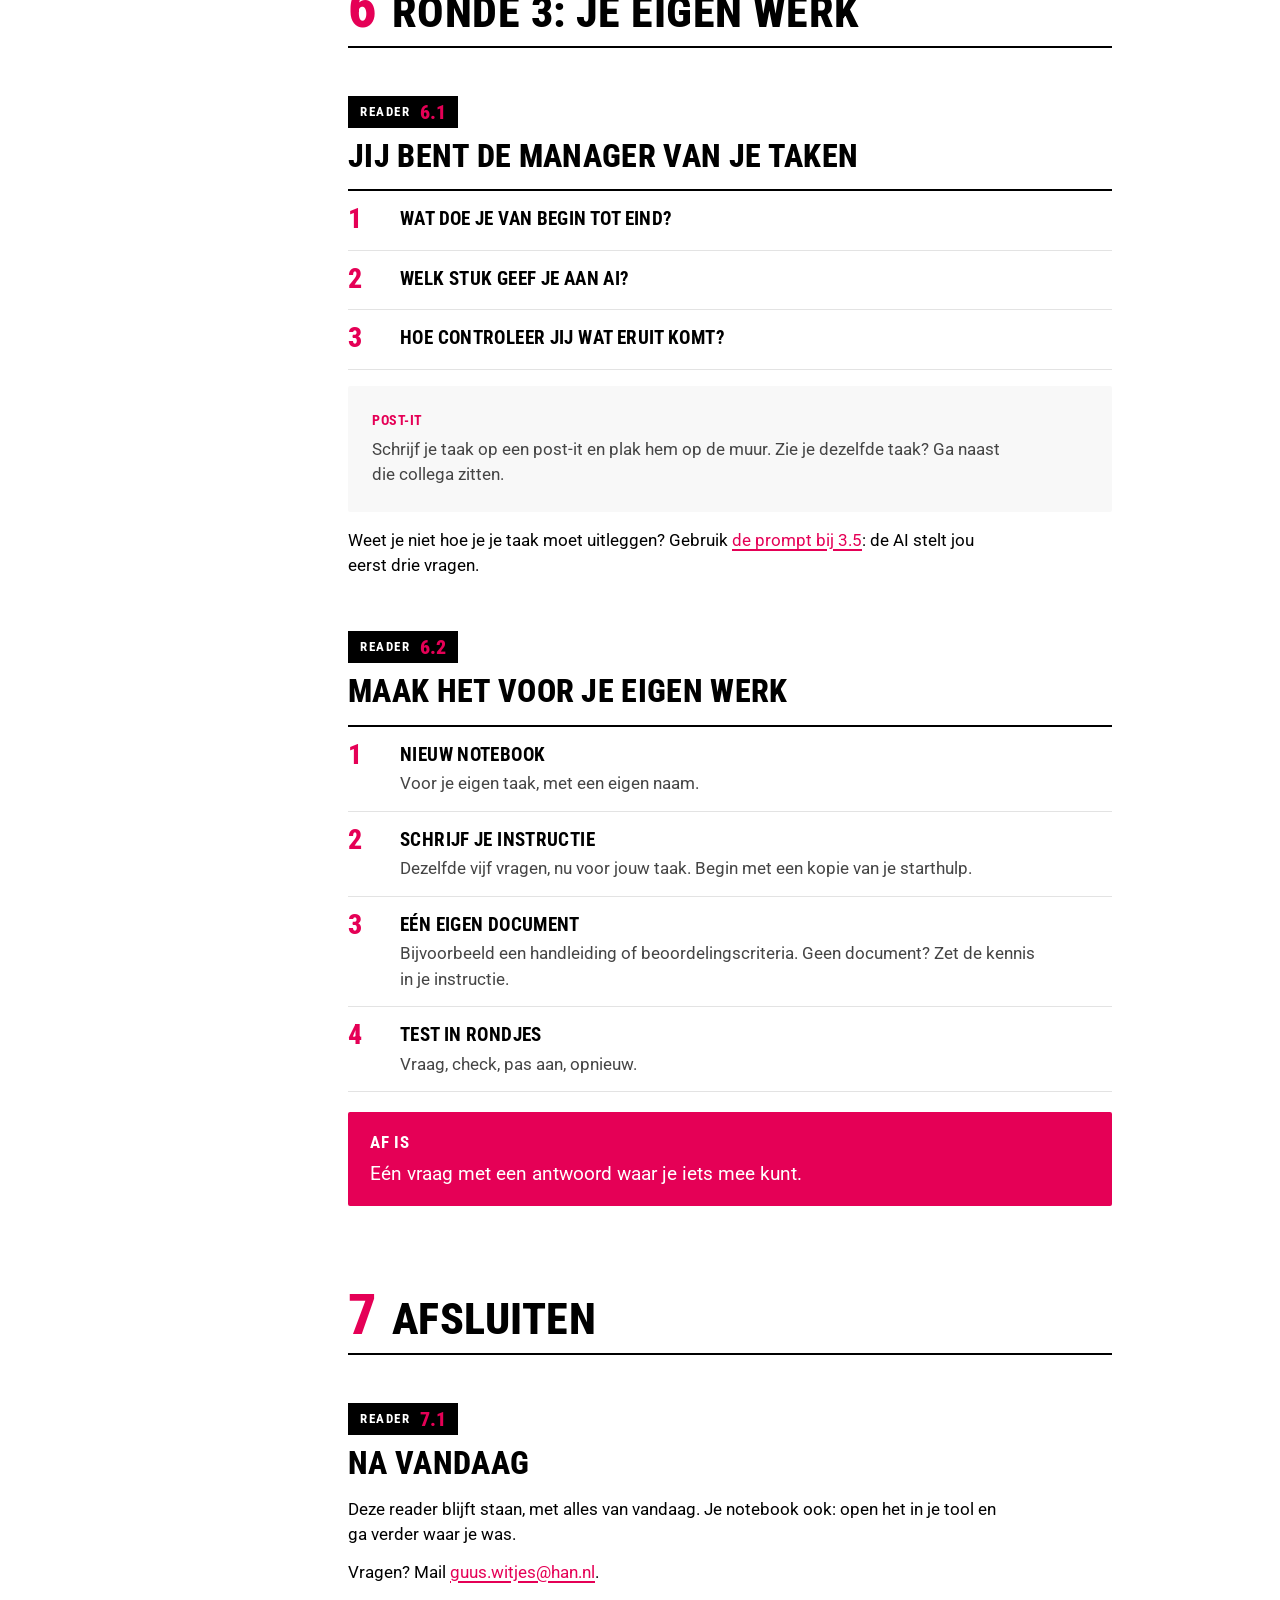
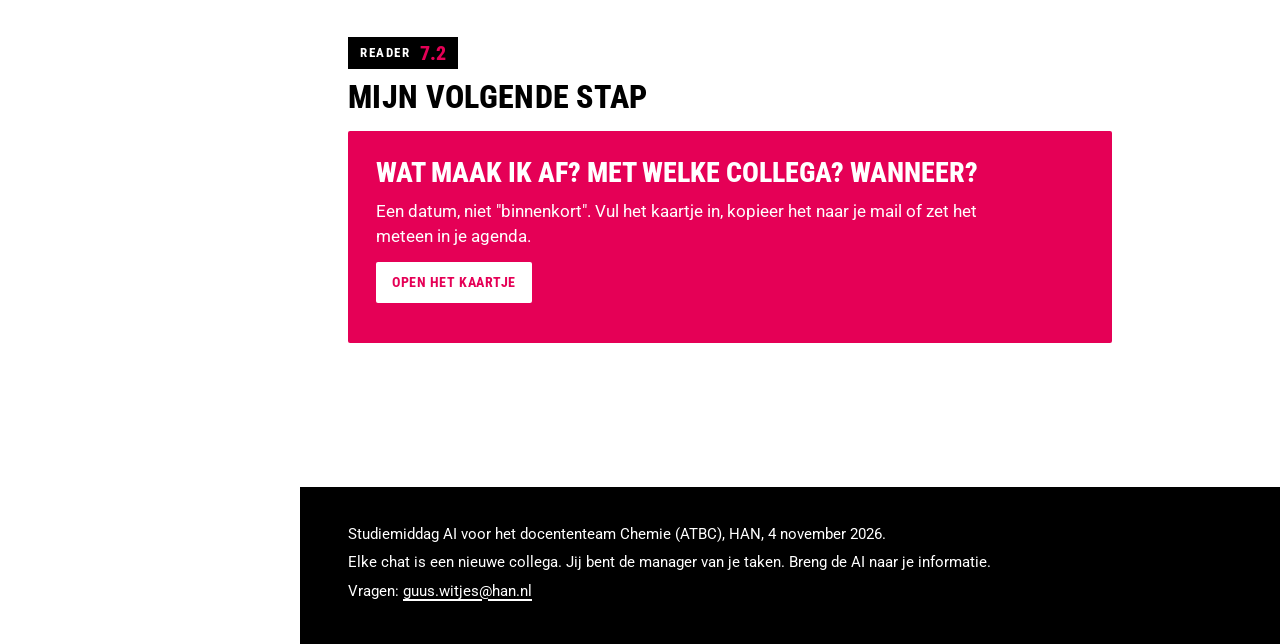
==== commit eb87a930: "Drie uitkomsten als uitklapblokken onder elkaar, zoals de Diabetes Fonds-reader Co-Authored-By: Clau" ====
--- a/index.html
+++ b/index.html
@@ -195,8 +195,15 @@
   <section class="onderdeel" id="s2-3">
     <p class="badge"><span>Reader</span><b>2.3</b></p>
     <h3 class="titel">Wat je vraagt, welk model je gebruikt en wat je meegeeft</h3>
+    <div class="tegels">
+      <div class="tegel"><img src="assets/icons/chat.webp" alt=""><p class="tkop">Prompt</p><p>Eén zin, of: voor wie, wat en hoe.</p></div>
+      <div class="tegel"><img src="assets/icons/decision.webp" alt=""><p class="tkop">Model</p><p>Gewone chat, of een diepere zoekfunctie.</p></div>
+      <div class="tegel"><img src="assets/icons/projects.webp" alt=""><p class="tkop">Context</p><p>Niets, het web, of jouw documenten.</p></div>
+    </div>
+    <p>Aan alle drie kun je draaien.</p>
+
     <details class="fold" id="gevraagd">
-      <summary>Wat er bij elke uitkomst gevraagd was <span class="hint">pas openen na het gesprek</span></summary>
+      <summary>Wat er bij elke uitkomst gevraagd was</summary>
       <div class="fold-body">
         <ol class="stappen">
           <li><div><b class="kop">Eén zin, in een gewone chat</b><p class="uitleg">De AI zocht zelf op het web.</p></div></li>
@@ -205,14 +212,6 @@
         </ol>
       </div>
     </details>
-
-    <h4>Drie knoppen</h4>
-    <div class="tegels">
-      <div class="tegel"><img src="assets/icons/chat.webp" alt=""><p class="tkop">Prompt</p><p>Eén zin, of: voor wie, wat en hoe.</p></div>
-      <div class="tegel"><img src="assets/icons/decision.webp" alt=""><p class="tkop">Model</p><p>Gewone chat, of een diepere zoekfunctie.</p></div>
-      <div class="tegel"><img src="assets/icons/projects.webp" alt=""><p class="tkop">Context</p><p>Niets, het web, of jouw documenten.</p></div>
-    </div>
-    <p>Aan alle drie kun je draaien.</p>
 
     <h4>Licht of zwaar model</h4>
     <p>Bij model kun je ook kiezen tussen een licht en een zwaar model. Een licht model is snel en prima voor een mail. Een zwaar model denkt langer na en is beter bij lastige vragen. In de gratis Copilot kies je dat niet zelf, in Claude en ChatGPT wel, in het menu bij het invoerveld.</p>
--- a/assets/reader.css
+++ b/assets/reader.css
@@ -210,7 +210,6 @@
 details.fold summary::after, .chat details summary::after { content: "+"; flex: none; color: var(--han-rood); font-size: 22px; line-height: 1; }
 details.fold[open] summary::after, .chat details[open] summary::after { content: "\2212"; }
 details.fold .fold-body { padding: 0 20px 20px; }
-details.fold summary .hint { display: block; font-family: var(--font-body); font-weight: 400; text-transform: none; letter-spacing: 0; font-size: 14px; color: var(--fg-subtle); margin-left: auto; text-align: right; }
 details.fold .fold-body > :last-child { margin-bottom: 0; }
 
 /* ---------- Screenshots ---------- */
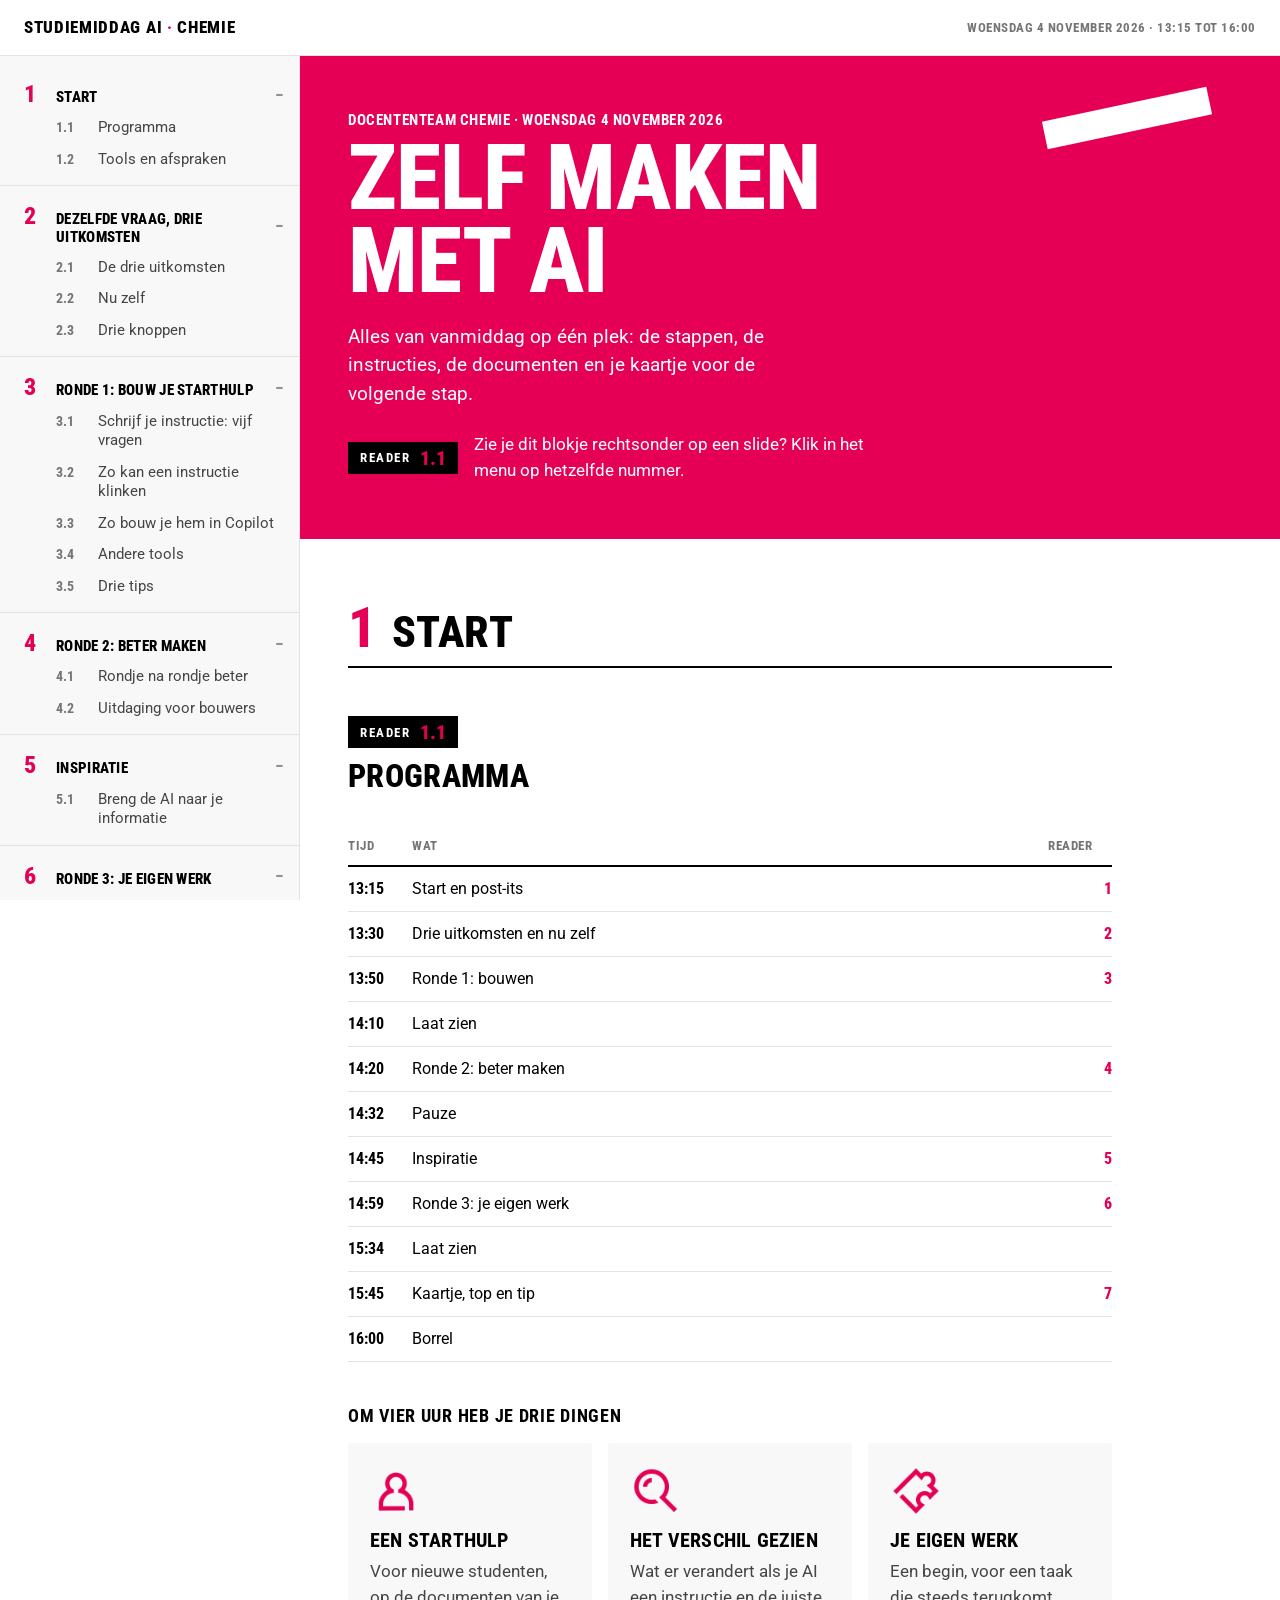
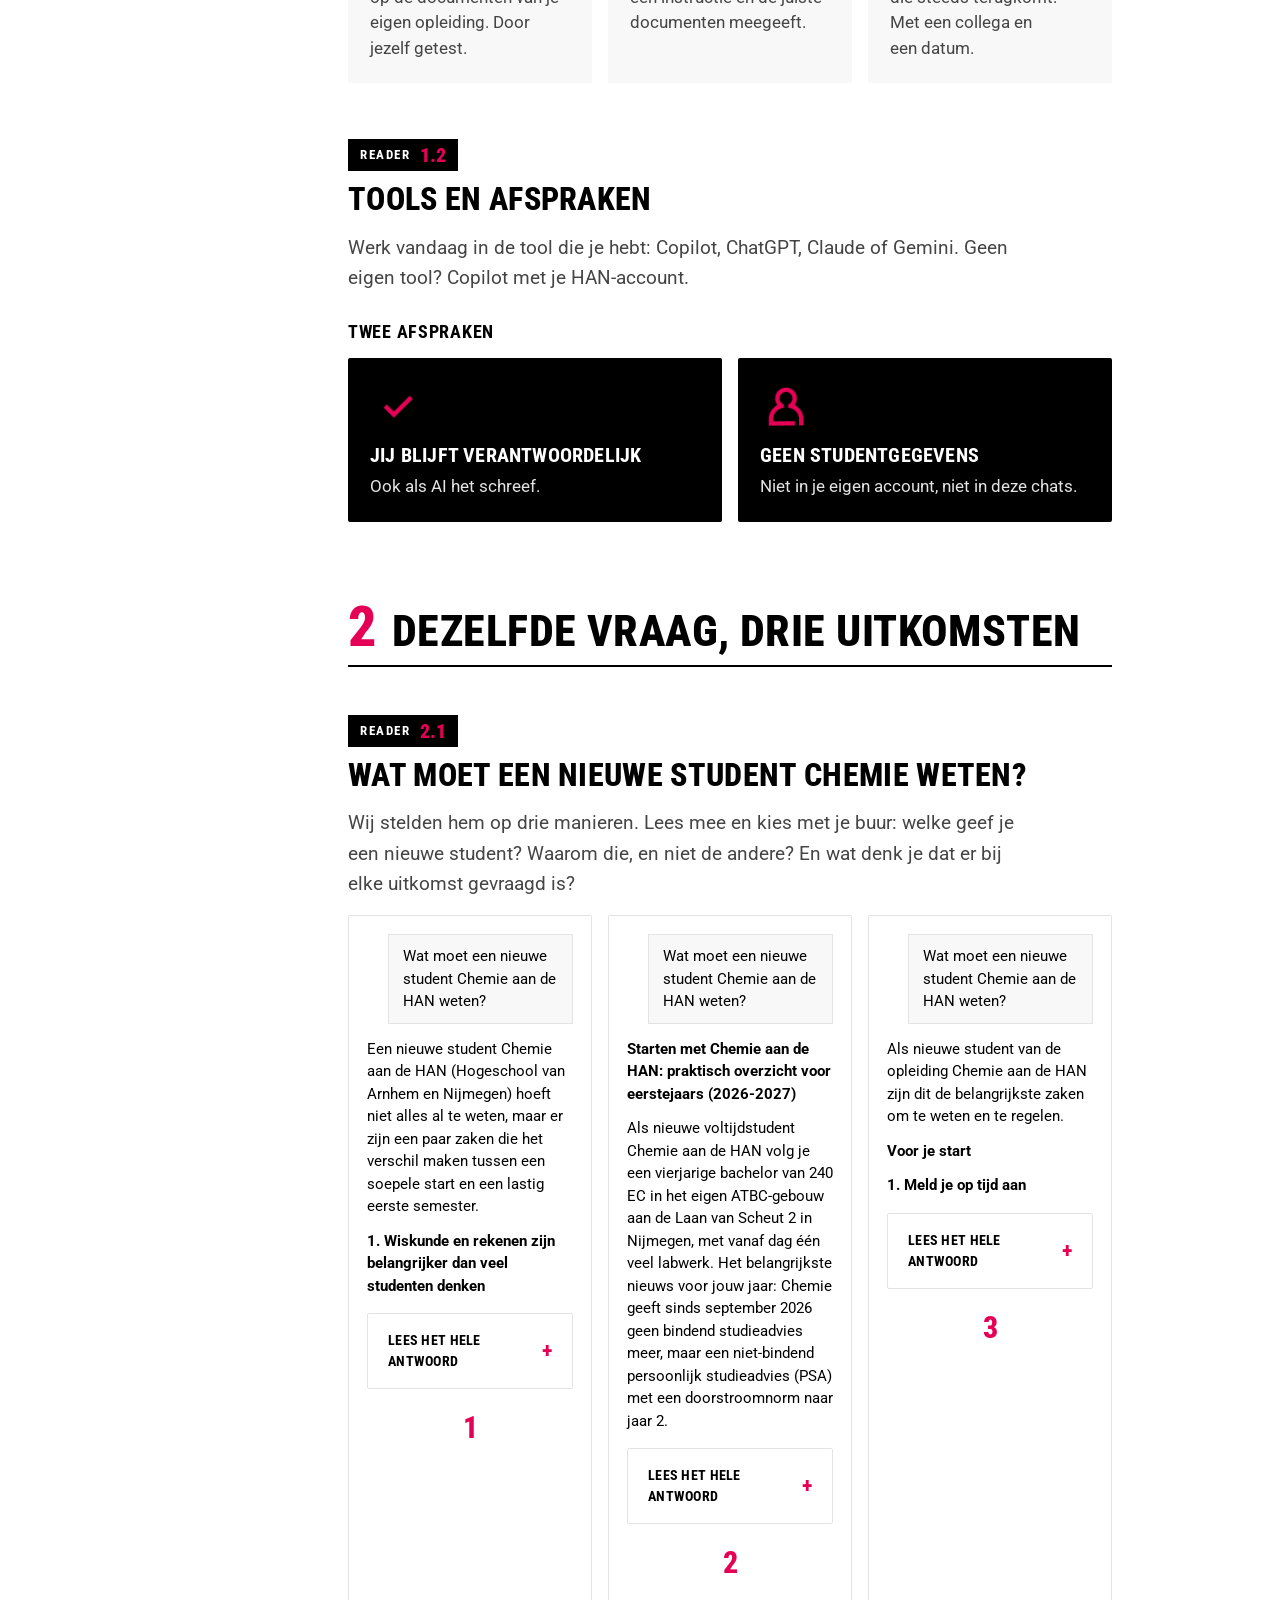
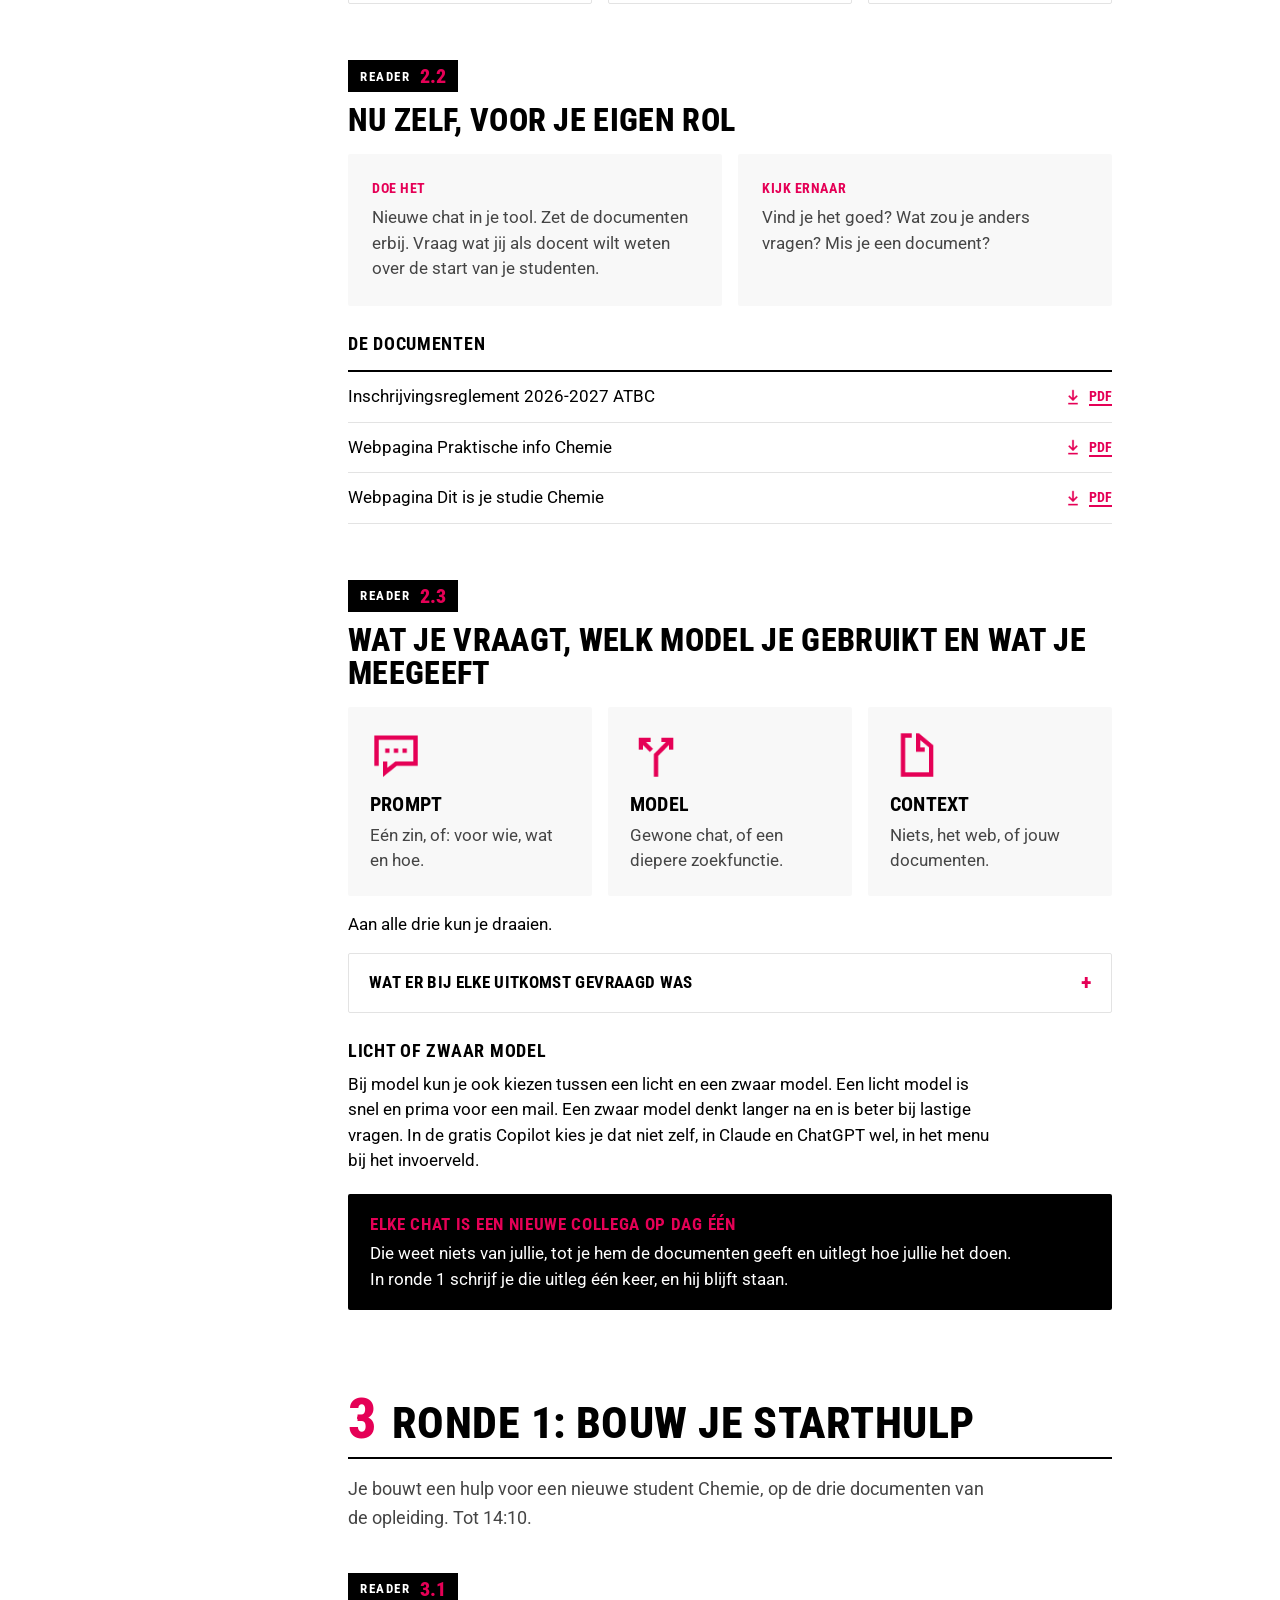
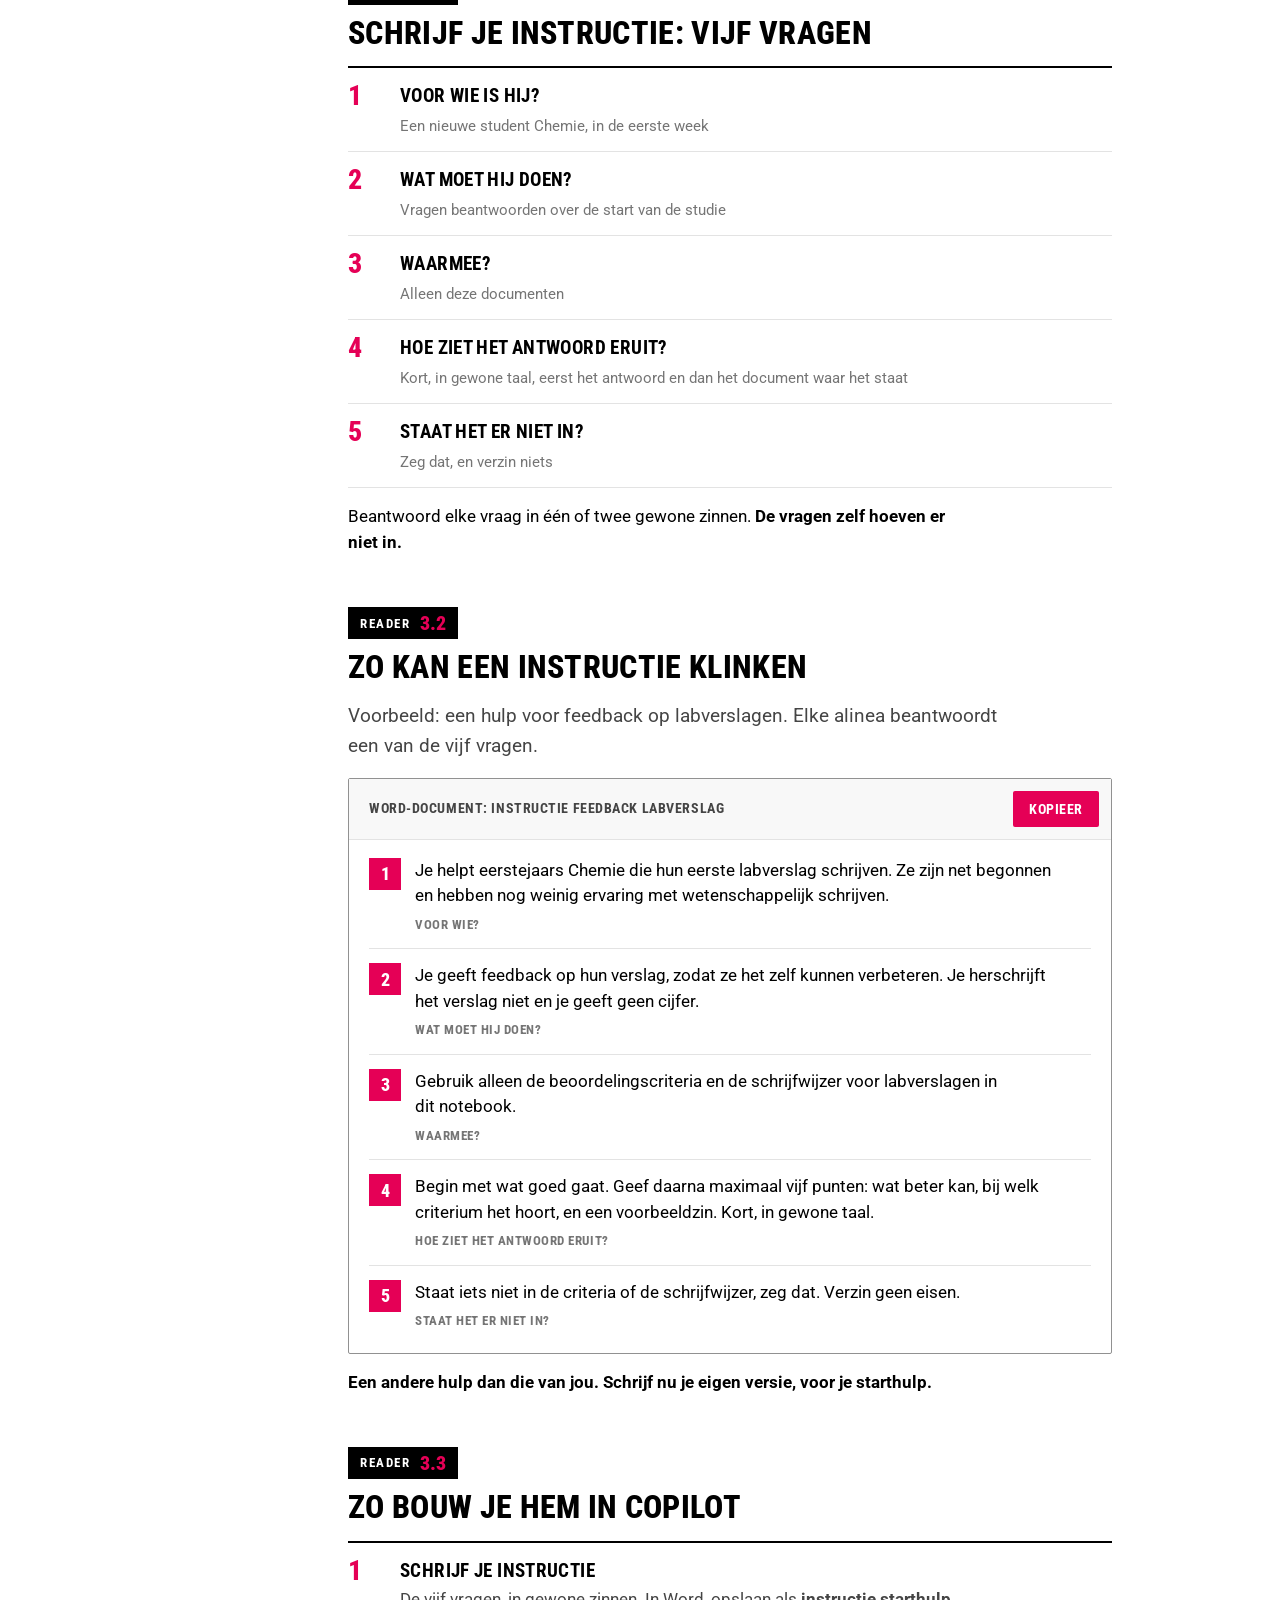
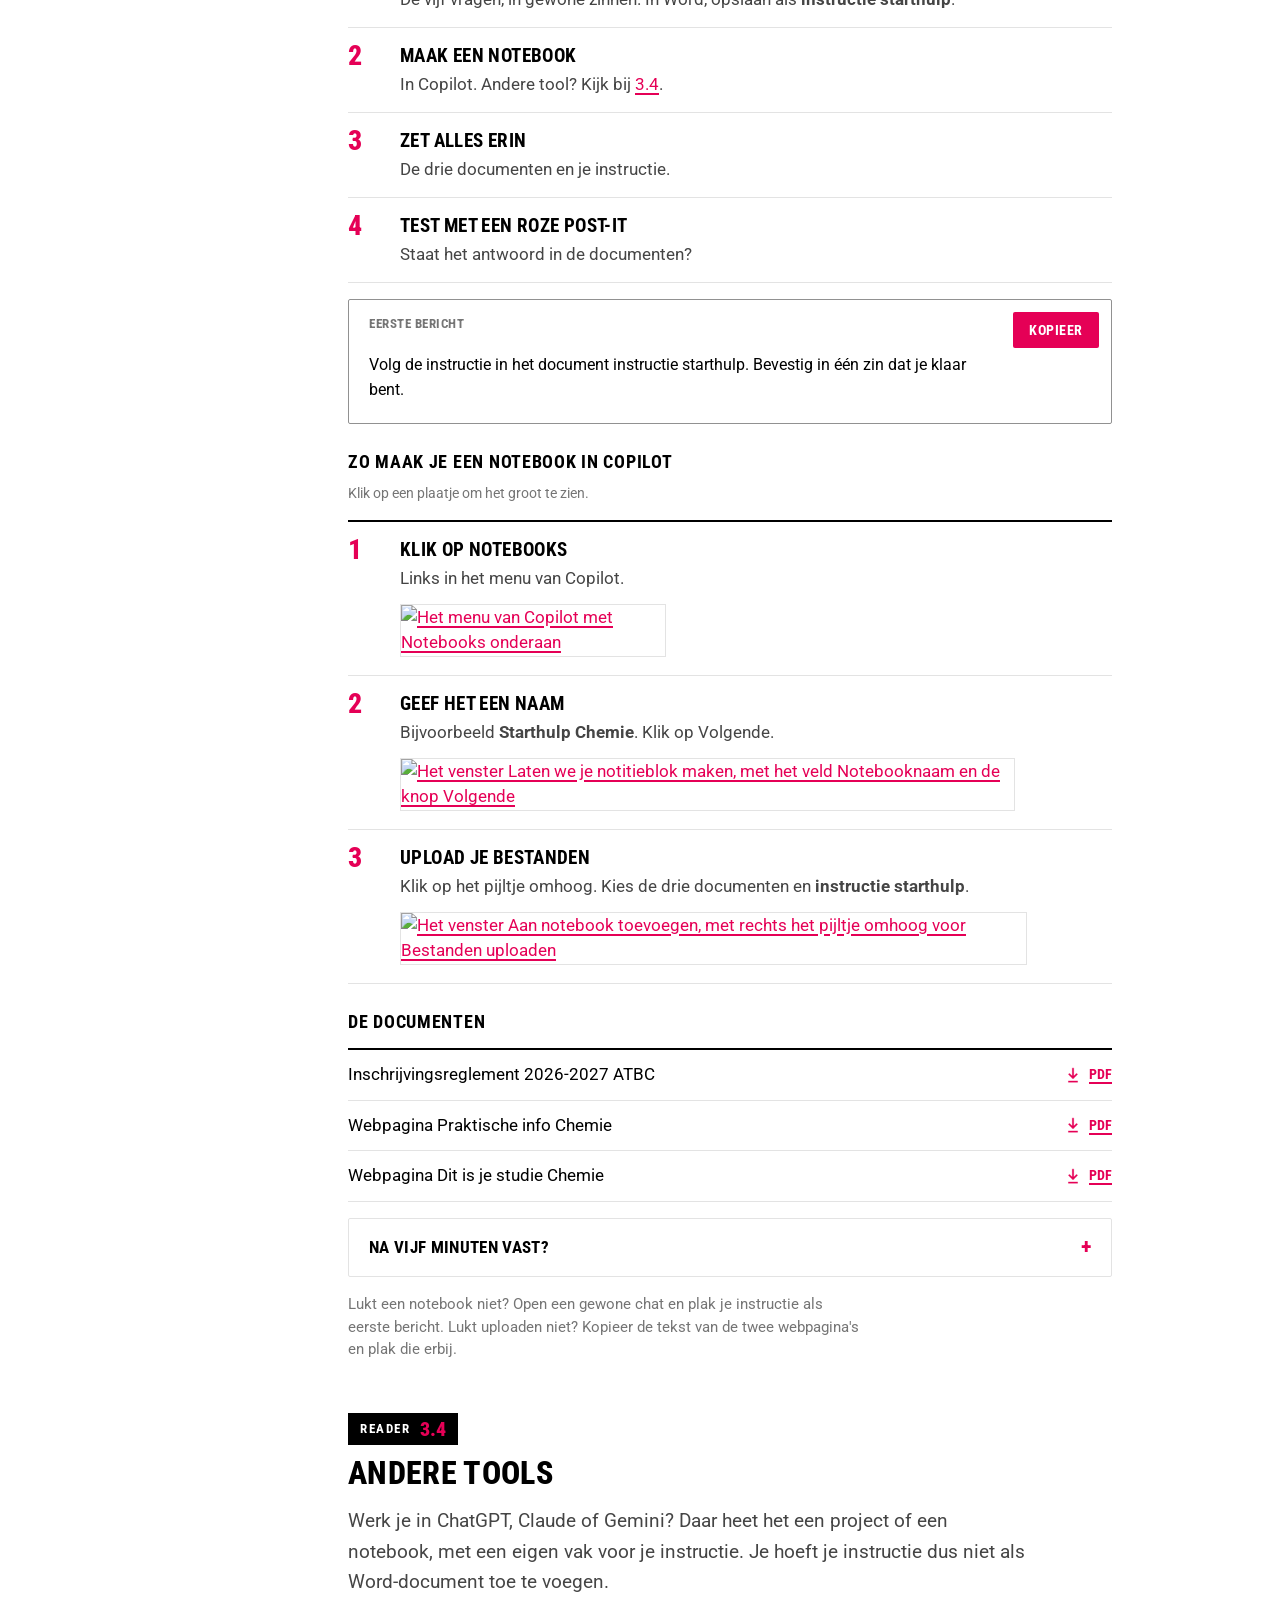
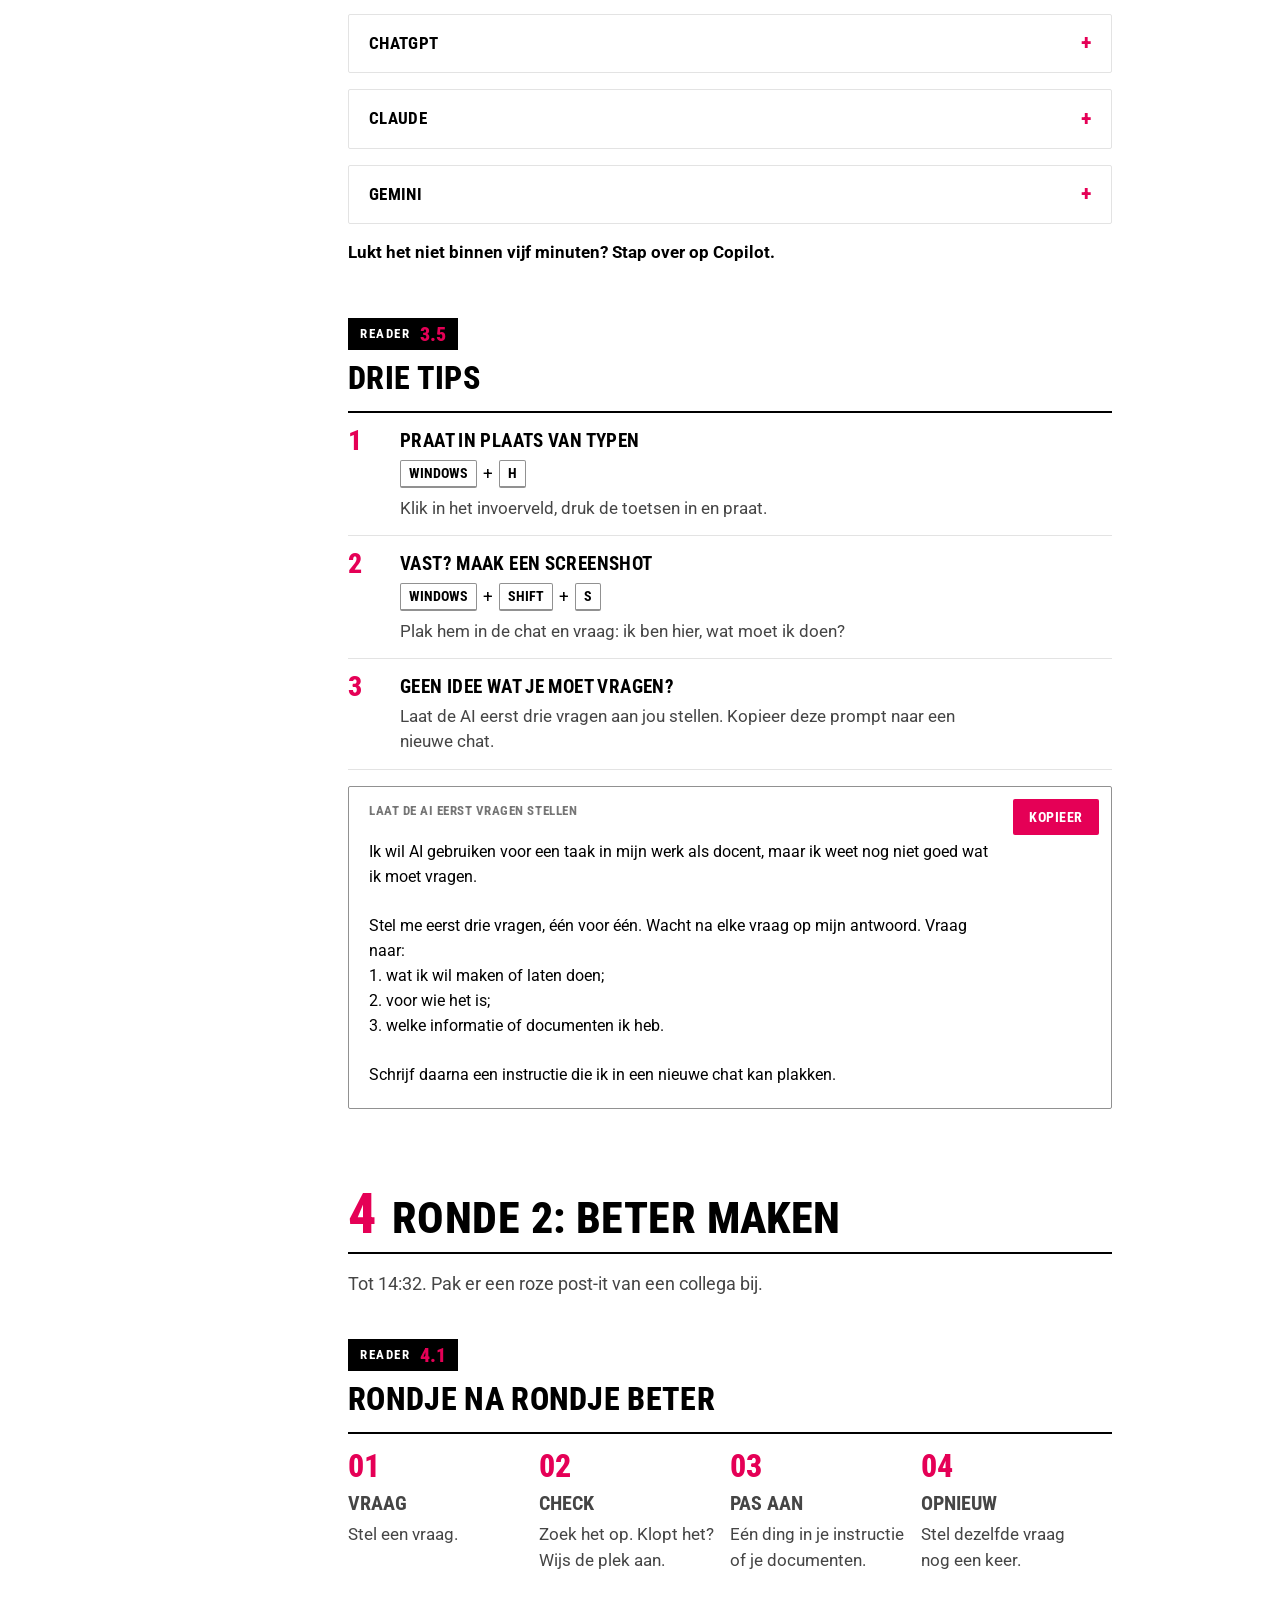
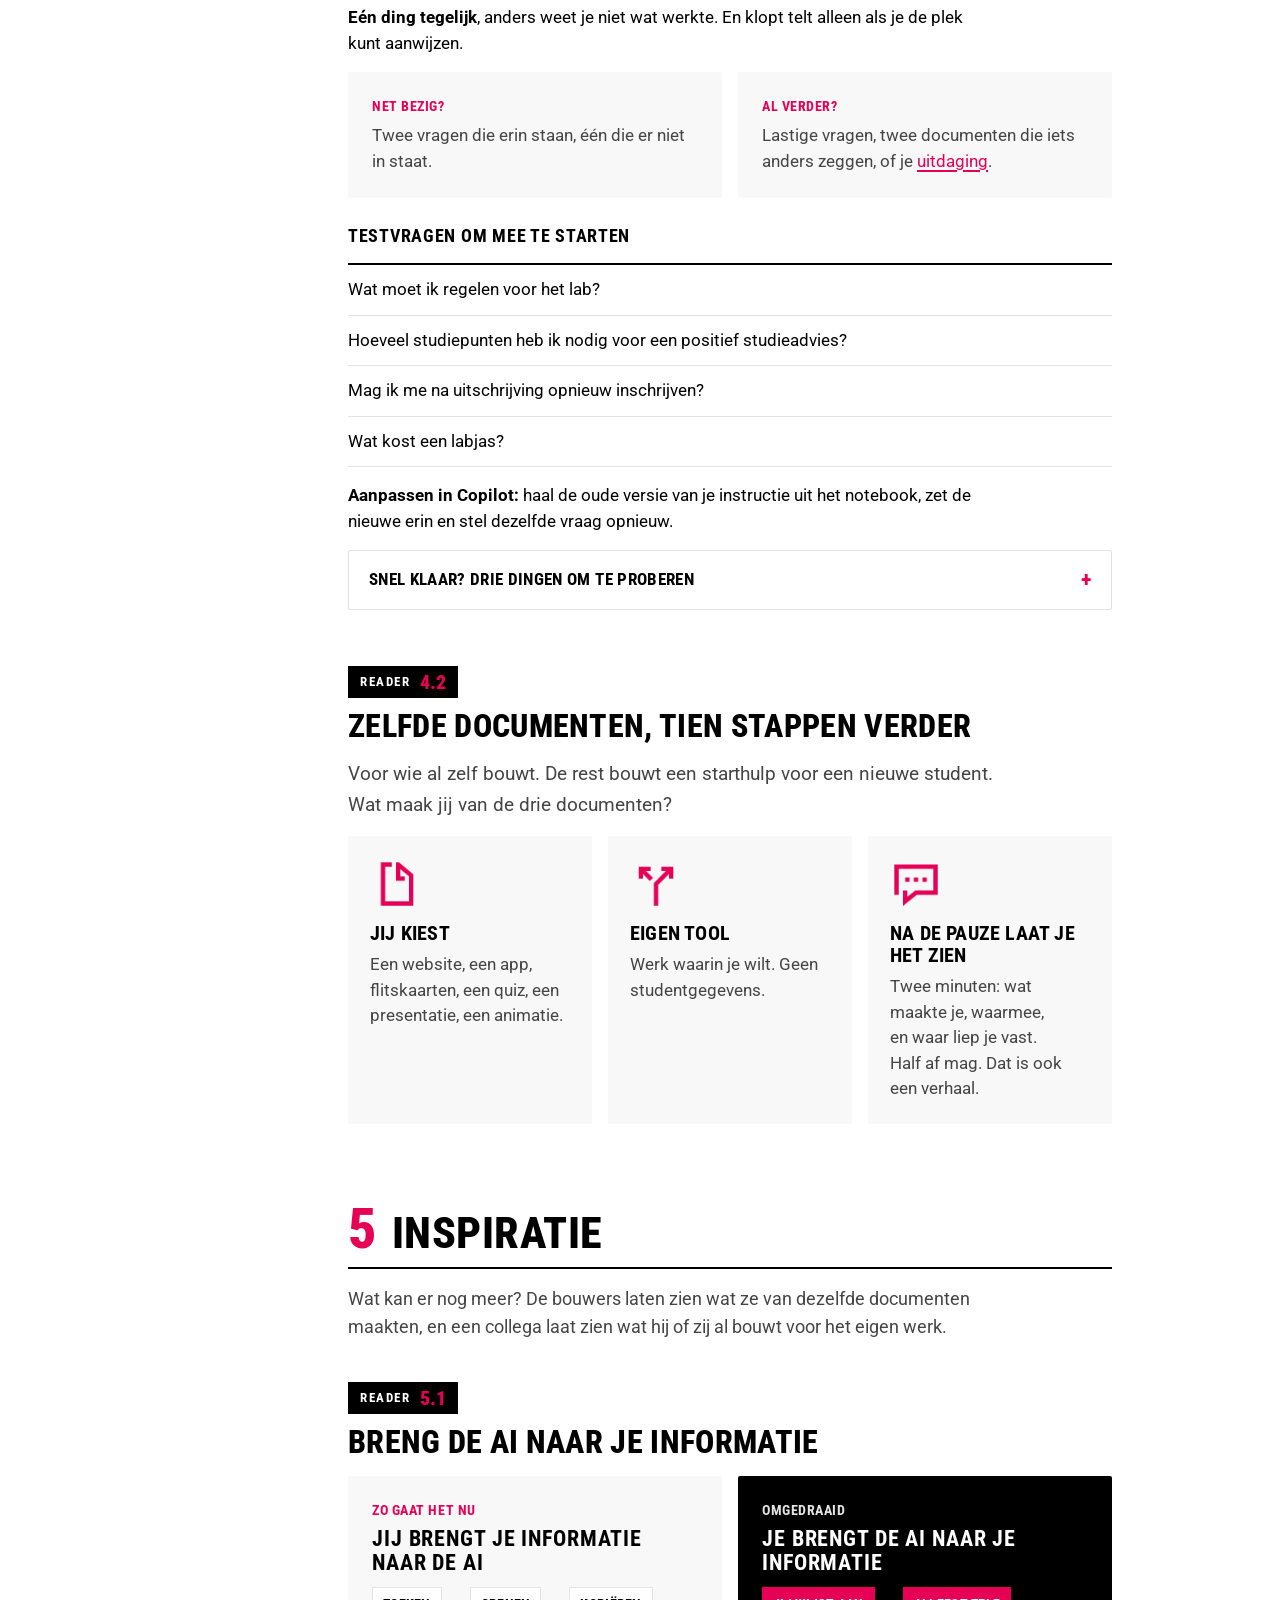
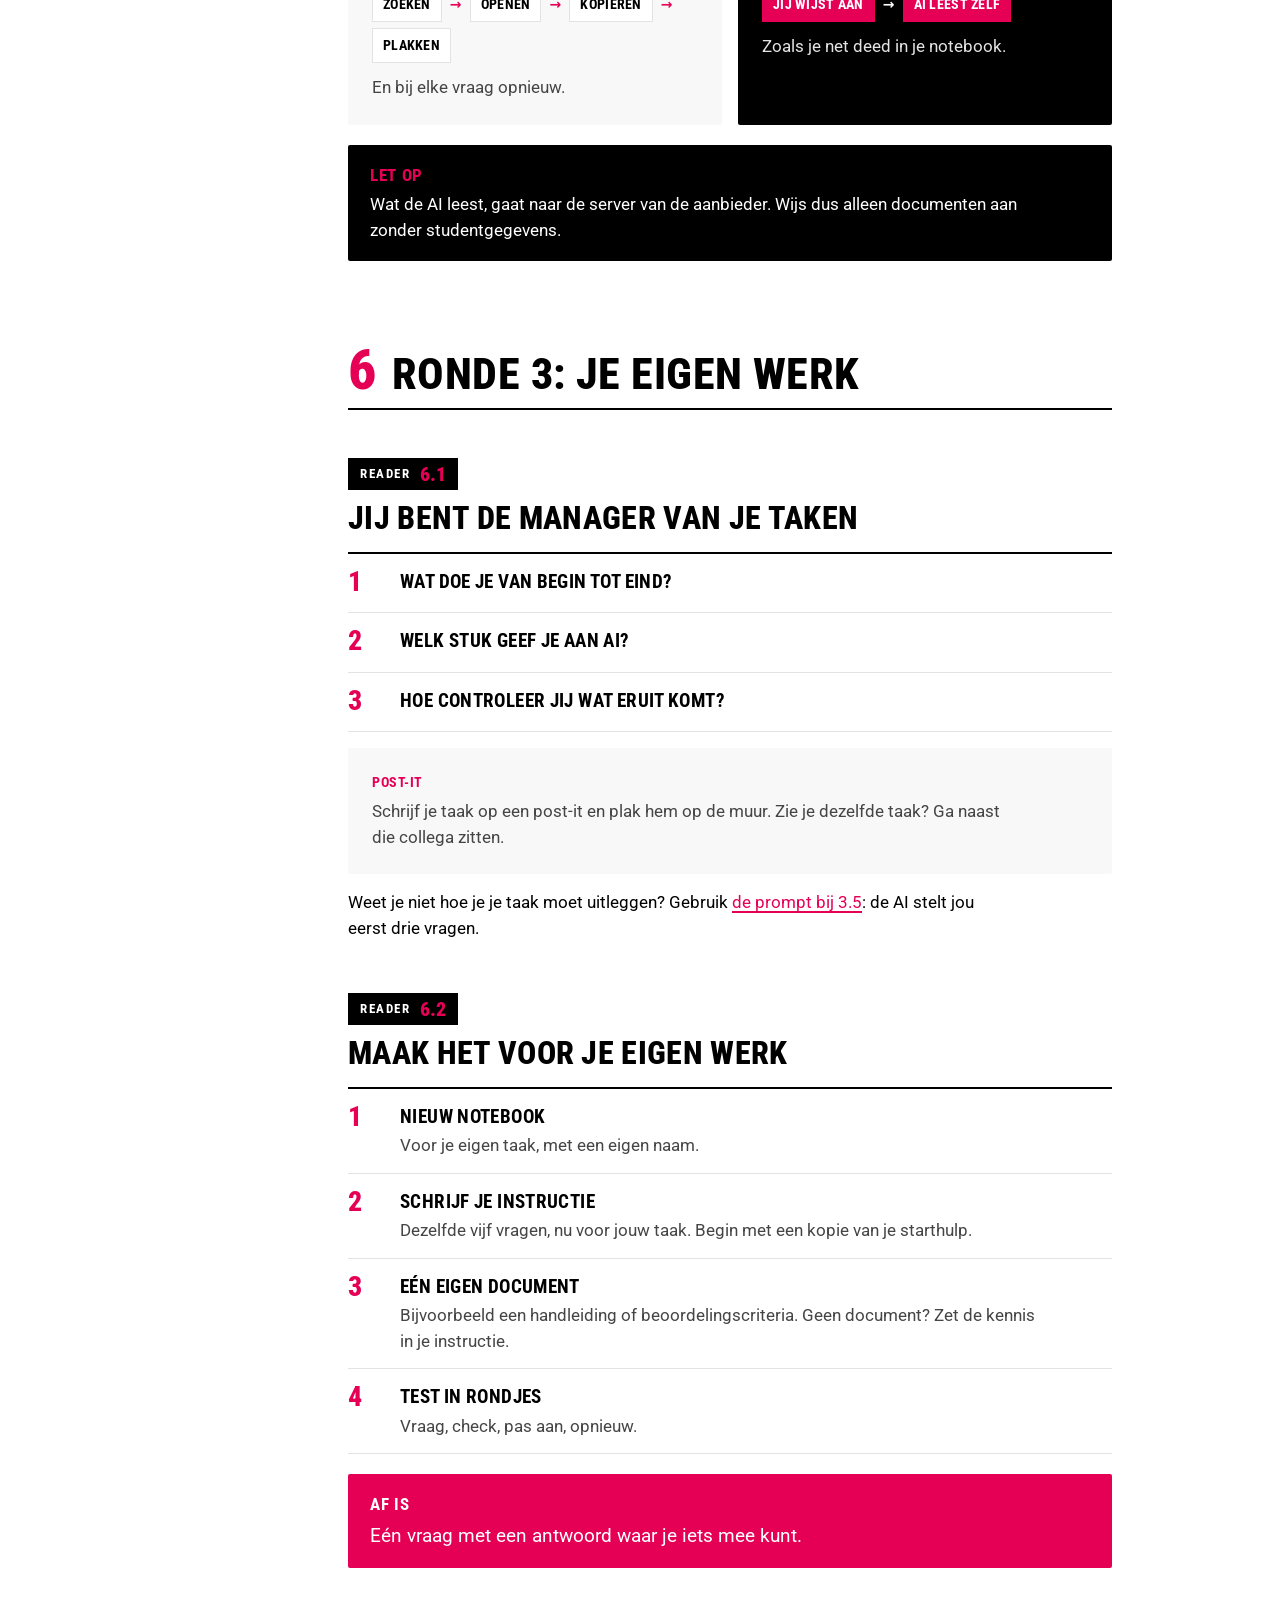
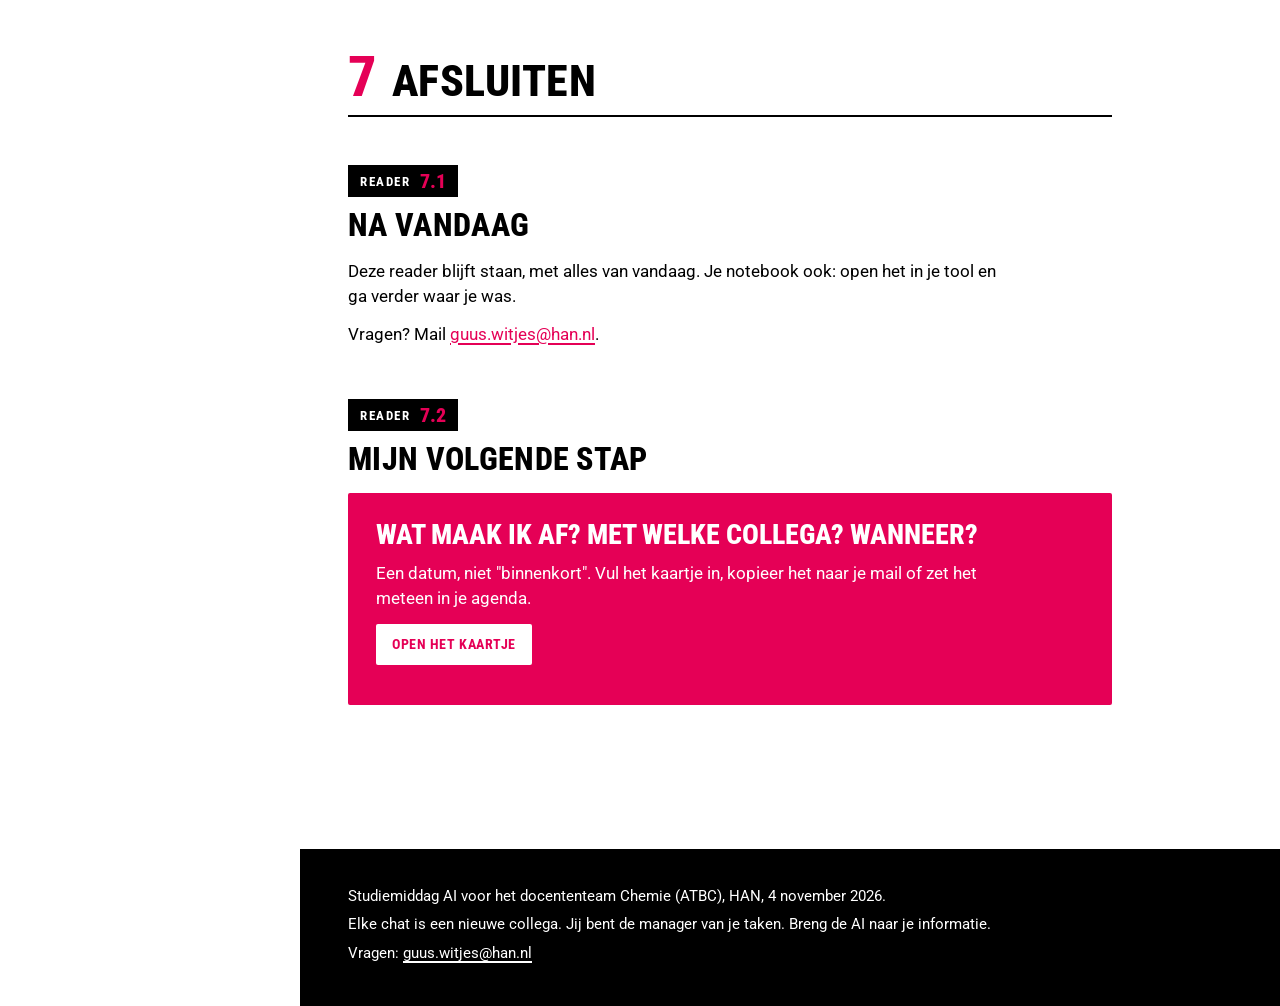
==== commit b33932c6: "Documentcodes A1, A5, A6 weg uit reader en bestandsnamen Co-Authored-By: Claude Opus 5.5 <noreply@an" ====
--- a/index.html
+++ b/index.html
@@ -161,20 +161,12 @@
   <section class="onderdeel" id="s2-1">
     <p class="badge"><span>Reader</span><b>2.1</b></p>
     <h3 class="titel">Wat moet een nieuwe student Chemie weten?</h3>
-    <p class="lead">Wij stelden hem op drie manieren. Lees de drie uitkomsten en kies met je buur: welke geef je een nieuwe student? Waarom die, en niet de andere? En wat denk je dat er bij elke uitkomst gevraagd is?</p>
-    <div class="prompt"><p class="label">De vraag</p><button class="copy-btn" type="button">Kopieer</button><pre>Wat moet een nieuwe student Chemie aan de HAN weten?</pre></div>
-    <details class="fold" id="uitkomst-1">
-      <summary>Uitkomst 1</summary>
-      <div class="fold-body uitkomst"><p>Een nieuwe student Chemie aan de HAN (Hogeschool van Arnhem en Nijmegen) hoeft niet alles al te weten, maar er zijn een paar zaken die het verschil maken tussen een soepele start en een lastig eerste semester.</p><p><b>1. Wiskunde en rekenen zijn belangrijker dan veel studenten denken</b></p><p>Chemie bestaat niet alleen uit proefjes. Je gebruikt regelmatig:</p><ul><li>Concentratieberekeningen</li><li>Mol- en massaomrekeningen</li><li>Grafieken interpreteren</li><li>Basisstatistiek</li><li>Formules herschrijven</li></ul><p>Een opfriscursus middelbare-schoolwiskunde (vooral procenten, machten, logaritmen en vergelijkingen) helpt enorm.</p><p><b>2. Veilig werken staat altijd voorop</b></p><p>Vanaf de eerste practica krijg je te maken met:</p><ul><li>Veiligheidsbrillen en labjassen</li><li>Veiligheidsbladen (SDS/MSDS)</li><li>Gevaarssymbolen (CLP/GHS)</li><li>Afvalscheiding van chemicaliën</li></ul><p>In het laboratorium geldt vaak: veiligheid gaat vóór snelheid en resultaat.</p><p><b>3. Practica vragen voorbereiding</b></p><p>Veel eerstejaars verwachten dat ze in het lab leren wat ze moeten doen. In werkelijkheid moet je vaak:</p><ul><li>Het practicum vooraf lezen</li><li>Berekeningen vooraf maken</li><li>Het doel van het experiment begrijpen</li><li>Resultaten direct verwerken</li></ul><p>Wie onvoorbereid verschijnt, loopt snel achter.</p><p><b>4. Verslaglegging is een groot onderdeel van de opleiding</b></p><p>Chemici experimenteren niet alleen; ze documenteren ook. Je schrijft:</p><ul><li>Prakticumverslagen</li><li>Onderzoeksrapporten</li><li>Literatuurstudies</li><li>Presentaties</li></ul><p>Goede communicatievaardigheden zijn net zo belangrijk als laboratoriumvaardigheden.</p><p><b>5. Je leert meer dan alleen scheikunde</b></p><p>Op de HAN komen ook onderwerpen voorbij zoals:</p><ul><li>Analytische chemie</li><li>Organische chemie</li><li>Fysische chemie</li><li>Biochemie</li><li>Procestechnologie</li><li>Kwaliteitszorg</li><li>Data-analyse</li></ul><p>Daardoor kun je later verschillende kanten op.</p><p><b>6. Samenwerken hoort bij het vak</b></p><p>In de beroepspraktijk werk je vrijwel altijd in teams. Tijdens de opleiding krijg je daarom:</p><ul><li>Groepsprojecten</li><li>Projectmatig werken</li><li>Presentaties</li><li>Opdrachten met bedrijven</li></ul><p>Goede planning en communicatie zijn daarom belangrijk.</p><p><b>7. De arbeidsmarkt is gunstig</b></p><p>Afgestudeerden van Chemie vinden vaak werk bij:</p><ul><li>Analytische laboratoria</li><li>Farmaceutische bedrijven</li><li>Voedingsmiddelenindustrie</li><li>Waterbedrijven</li><li>Milieulaboratoria</li><li>Materiaal- en kunststofbedrijven</li></ul><p>In Oost-Nederland zijn bijvoorbeeld organisaties actief zoals Alliander, Vitens, Nouryon, Teijin Aramid, bovengenoemde laboratoria en diverse advies- en onderzoeksbureaus waar chemische kennis waardevol is.</p><p><b>8. Stage en praktijkervaring maken het verschil</b></p><p>Werkgevers kijken vaak naar:</p><ul><li>Stage-ervaring</li><li>Praktijkvaardigheden</li><li>Zelfstandig kunnen werken</li><li>Nauwkeurigheid in het lab</li></ul><p>Begin daarom vroeg met het opbouwen van een professioneel netwerk en een goed LinkedIn-profiel.</p><p><b>Tips voor je eerste 100 dagen</b></p><ul><li>Volg alle introductieactiviteiten.</li><li>Maak vanaf week 1 samenvattingen.</li><li>Zoek een vaste practicumgroep.</li><li>Stel vragen in het lab.</li><li>Houd je verslagen direct bij.</li><li>Besteed extra aandacht aan rekenen en statistiek.</li><li>Wacht niet tot vlak voor tentamens met leren.</li></ul><p>Kort samengevat: een HAN-student Chemie die nieuwsgierig is, nauwkeurig werkt, veilig handelt en consequent zijn practica en verslagen voorbereidt, heeft meestal een uitstekende start van de opleiding.</p></div>
-    </details>
-    <details class="fold" id="uitkomst-2">
-      <summary>Uitkomst 2</summary>
-      <div class="fold-body uitkomst"><p><b>Starten met Chemie aan de HAN: praktisch overzicht voor eerstejaars (2026-2027)</b></p><p>Als nieuwe voltijdstudent Chemie aan de HAN volg je een vierjarige bachelor van 240 EC in het eigen ATBC-gebouw aan de Laan van Scheut 2 in Nijmegen, met vanaf dag één veel labwerk. Het belangrijkste nieuws voor jouw jaar: Chemie geeft sinds september 2026 geen bindend studieadvies meer, maar een niet-bindend persoonlijk studieadvies (PSA) met een doorstroomnorm naar jaar 2.</p><p><b>TL;DR</b></p><p>Opbouw: het eerste halfjaar start je samen met Biologie en Medisch Laboratoriumonderzoek, daarna gaat het volledig over chemie. In jaar 3 kies je analytische chemie of organische en polymeerchemie. Jaar 3 en 4 bevatten een stage en een minor (elk een halfjaar, volgorde zelf te kiezen) en een afstudeeropdracht van een halfjaar.</p><p>Studieadvies: het HAN-nieuwsbericht “HAN schaft het BSA af” zet Chemie (voltijd en deeltijd) op de lijst van opleidingen die al in september 2026 met het PSA zijn gestart, een jaar voor de HAN-brede invoering in 2027-2028. Het advies is niet bindend. Je mag wel pas met de vakken van jaar 2 beginnen als je de doorstroomnorm haalt. Volgens de HAN-propedeusepagina is dat HAN-breed “minimaal 30 tot 45 studiepunten van het 1e jaar”. De Chemie-pagina “Dit is je studie” noemt minimaal 45 EC. De exacte norm staat in de OS-OER.</p><p>Direct regelen: een laptop (Windows aanbevolen, geen Chromebook of tablet), een labkit uit de CampusStore en de verplichte LabArchives-licentie voor het elektronische labjournaal. Raak ook wegwijs in Insite, OSIRIS, MyX en Brightspace. Met vragen ga je eerst naar je studieloopbaanbegeleider.</p><p><b>Key Findings</b></p><p>De voltijdopleiding duurt 4 jaar. Met een goed aansluitend vwo- of mbo-diploma kan het soms in 3 jaar: je stroomt dan in jaar 2 in en krijgt vrijstelling voor de propedeuse als je jaar 2 goed afrondt.</p><p>Volgens de Chemie-pagina “Dit is je studie” heb je in jaar 1 “ongeveer 12 uur theorie en 8 uur praktijk” en “ongeveer 20 uur” zelfstudie per week. Een EC staat voor 28 studiebelastingsuren, dus een studiejaar van 60 EC komt neer op 1680 uur.</p><p>Bij de meeste HAN-opleidingen krijg je studiepunten per blok: pas als alle onderdelen van een blok gehaald zijn, worden de punten toegekend. Herkansen kan.</p><p>Veiligheid is een apart vak in jaar 1. De opleidingspagina Chemie voltijd noemt het expliciet als leerdoel: “Je leert hoe je veilig werkt met gevaarlijke stoffen.”</p><p>De Engelstalige variant Chemistry heeft dezelfde inhoud. Chemie zelf wordt in het Nederlands gegeven.</p><p>De studievereniging voor Chemie is SV ‘t Reactievat, die ook de introductie organiseert.</p><p><b>Details</b></p><p><b>1. Opbouw en inhoud van de opleiding</b></p><p>Propedeuse (jaar 1). De eerste zes maanden studeer je samen met studenten Biologie en Medisch Laboratoriumonderzoek (BML); de programma’s zijn in die periode gelijk. De tweede helft gaat volledig over chemie: een theoretische basis in analytische en organische chemie, en daarnaast polymeerchemie.</p><p>De HAN noemt voor jaar 1 onder meer:</p><ul><li>practica en laboratoriumpraktijk</li><li>wiskunde/labrekenen en natuurkunde</li><li>veiligheid</li><li>workshop Excel en sociale vaardigheden</li><li>histologische kleuringen, (micro)biologie, moleculaire technieken, microscopie en biochemische technieken</li><li>atoom- en molecuulopbouw, workshop reactiemechanismen en thermodynamica</li></ul><p>Je werkt in groepjes aan (bijna) realistische biomedische en chemische vraagstukken.</p><p>Hoofdfase (jaar 2). Je verdiept de theoretische basis en doet veel onderzoek in groepjes en projecten. Voorbeelden zijn het maken van bioplastics, of een organische reactie bestuderen en het reactiemengsel analyseren. Aan het eind van jaar 2 ken je alle aspecten van het vak analist globaal.</p><p>Specialisatie (begin jaar 3). Je kiest tussen:</p><ul><li>Analytische chemie: kwalitatieve en kwantitatieve analyse, bijvoorbeeld van schadelijke stoffen, bodemmonsters, voedingsstoffen of forensische monsters.</li><li>Organische en polymeerchemie: (synthetische) organische chemie, vaak voor de farmaceutische sector, of polymeerchemie (lijmen, kitten, coatings, plastics, vezels).</li></ul><p>Projecten in jaar 3 vinden vaak plaats bij of in opdracht van bedrijven.</p><p>Stage, minor en afstuderen (jaar 3 en 4). In jaar 3 en de eerste helft van jaar 4 doe je een stage en een minor van elk een halfjaar, in een volgorde die je zelf kiest. De HAN onderscheidt verdiepende, verbredende en doorstroomminoren. Als voorbeelden noemt de opleiding onder meer datatechnologie, biobased innovations, drug discovery en bio-nanotechnologie. Het laatste halfjaar staat in het teken van de afstudeeropdracht: zelfstandig onderzoek in het laboratorium van een bedrijf of instituut, eventueel in het buitenland. Je ontvangt de graad Bachelor of Science met een Engelstalig diplomasupplement.</p><p>Extra uitdaging: Analytical Sciences Talent Program (ASTP). Getalenteerde studenten kunnen in de propedeuse solliciteren voor dit Engelstalige programma van 3 jaar. Volgens TI-COAST wordt het georganiseerd door de HAN, Hogeschool Utrecht, Hogeschool Inholland en TI-COAST, en hoort het bij de talentprogramma’s van ChemistryNL. Volgens de HAN:</p><ul><li>zijn er jaarlijks 25 plaatsen;</li><li>sluit de sollicitatie op 31 mei;</li><li>volg je het programma vanaf je tweede jaar naast het reguliere curriculum, op zaterdagen en in vakanties (ongeveer 100 extra collegeuren per jaar).</li></ul><p>De Engelstalige HAN-pagina noemt daarbij de ChemistryNL Student Grant van € 1.200 tot € 5.000 per jaar. Deze data en bedragen kunnen per jaar verschillen; controleer ze in jouw propedeusejaar.</p><p><b>2. Toetsing en studieadvies (BSA wordt PSA)</b></p><p>De HAN schaft het bindend studieadvies af. Volgens het HAN-nieuwsbericht “HAN schaft het BSA af” geldt het PSA vanaf 2027-2028 voor alle bachelors en Ad’s. “Een groot deel van de opleidingen start hier zelfs al mee in september 2026”, en Chemie (voltijd en deeltijd) en Chemistry staan op die lijst. Voor jou betekent dat:</p><ul><li>Je studiebegeleider bespreekt in jaar 1 minimaal 3 keer met je hoe het gaat. In het laatste gesprek krijg je het PSA.</li><li>Het advies kijkt niet alleen naar studiepunten, maar ook naar motivatie, betrokkenheid, inzet, houding, aanwezigheid, geschiktheid en persoonlijke omstandigheden.</li><li>Het advies is niet bindend: jij beslist of je doorgaat.</li><li>Wel geldt een doorstroomnorm: pas als je die haalt, mag je beginnen met de vakken van jaar 2. Volgens de HAN-pagina “Je hbo propedeuse: studiepunten en studieadvies” is dat HAN-breed “minimaal 30 tot 45 studiepunten van het 1e jaar”, soms aangevuld met specifieke tentamens. Het exacte aantal voor Chemie staat in het opleidingsstatuut (OS-OER). De Chemie-pagina “Dit is je studie” stelt: “Voor de opleiding Chemie moet je aan het einde van het 1e jaar minimaal 45 studiepunten/EC’s hebben gehaald.”</li><li>Haal je de norm niet, dan blijf je ingeschreven maar loop je vertraging op. Soms mag je al enkele vakken van jaar 2 volgen.</li></ul><p>Let op twee bronnenconflicten:</p><ul><li>Studiekeuze123 vermeldt voor HAN Chemie nog een bindend studieadvies van 45 EC. Dat is achterhaald ten opzichte van de informatie van de HAN zelf.</li><li>Op de praktische-infopagina staat dat het gelinkte opleidingsstatuut dat van 2025-2026 is. Het OS-OER wordt elk jaar opnieuw vastgesteld. Controleer dus de versie 2026-2027 (via “Praktische info” op de opleidingspagina) voor de exacte doorstroomnorm, eventuele verplichte onderdelen en aanwezigheidsregels bij practica.</li></ul><p>In oudere Chemie-OER’s (2019-2020 en 2021-2022) was aanwezigheid bij praktijklessen verplicht, en leidde onvoldoende aanwezigheid tot een praktijkbeoordeling van 0,0. Reken erop dat practica ook nu aanwezigheid vereisen, maar controleer de huidige regel.</p><p><b>3. Practica en laboratoriumveiligheid</b></p><ul><li>Labwerk: je staat vanaf het begin in het lab. De Engelstalige HAN-pagina Bachelor Chemistry zegt: “You also work 1 whole day a week in the lab.”</li><li>Labkit: verplicht voor practica en te koop in de CampusStore. Op de eerste lesdag kun je hem aanschaffen. De HAN publiceert niet wat er in de labkit zit.</li><li>Labjas en veiligheidsbril: in een HAN-flyer uit 2022 voor nieuwe BML-studenten (dezelfde academie en hetzelfde gebouw) stond: “Voor de praktijklessen in het laboratorium is een labjas verplicht.” De sectorbrede Arbocatalogus hbo schrijft labjas en bril voor bij werken met ontvlambare, giftige, irriterende of oxiderende stoffen, en in zwaardere zones ongeacht de werkzaamheden. Een actuele HAN-specifieke regeling heb ik niet gevonden. Ga ervan uit dat je in het chemielab altijd labjas en veiligheidsbril draagt, en volg de instructies van docenten en labpersoneel.</li><li>Veiligheidsinstructie: veiligheid is een vak in jaar 1, en in oudere OER’s zat een “Kennistoets Veiligheid” in de eerste onderwijseenheid. Of er in 2026-2027 een aparte verplichte toets is voordat je het lab in mag, staat niet in openbare HAN-bronnen. Vraag het na bij je studieloopbaanbegeleider of zoek het op in de studiehandleiding op Brightspace.</li><li>LabArchives: een account met HAN-licentie voor dit elektronische labjournaal is verplicht voor Chemiestudenten. Je koopt de licentie via de HAN-webshop.</li></ul><p><b>4. Materialen en kosten (eerste jaar, indicatief volgens de HAN)</b></p><ul><li>Collegegeld: bereken via de HAN-collegegeldpagina (verschilt per persoon en jaar)</li><li>Laptop: € 500 tot € 1.000</li><li>Introductie: € 100</li><li>Boeken jaar 1: ongeveer € 400, plus maximaal € 50 voor de labkit</li><li>LabArchives-licentie: € 50</li><li>Stage: mogelijk reis- en verblijfkosten, afhankelijk van de stageplek</li></ul><p>Boeken: de boekenlijst “Chemie Jaar 1” staat op Studiewinkel.nl. Je kunt ook tweedehands kopen of lenen in de HAN-bibliotheek. Readers krijg je digitaal tijdens het jaar.</p><p>Laptop:</p><ul><li>Windows 10 of 11 heeft de voorkeur (advies: Windows 11, maximaal 14 inch, niet ouder dan 3 jaar), met een HDMI-aansluiting of adapter.</li><li>Chromebooks en tablets zijn niet geschikt.</li><li>Je gebruikt Microsoft 365 (gratis via de HAN) en maakt sommige toetsen digitaal op je eigen laptop (Bring Your Own Device).</li><li>Met een MacBook heb je voor minstens één Windows-only applicatie een Windows-omgeving nodig, op eigen kosten.</li><li>Kun je geen laptop aanschaffen, dan kun je voor toetsen een leenlaptop gebruiken.</li></ul><p>Rekenmachine: ik vond geen HAN-voorschrift voor een specifiek model voor Chemie. Vraag bij je eerste toetsen na welke rekenmachine is toegestaan.</p><p><b>5. Locatie en faciliteiten</b></p><ul><li>Gebouw: Laan van Scheut 2, 6525 EM Nijmegen, onderdeel van de HAN Campus bij station Nijmegen Heyendaal. Daar zijn broodjes en soep te koop. Voor een warme maaltijd of de pub ga je naar Kapittelweg 33 of 35.</li><li>CampusStore: Kapittelweg 33, ruimte D0.40 (readers, kantoorartikelen, labkit).</li><li>Bibliotheek: HAN Bibliotheek Nijmegen op Kapittelweg 33 (eerste en tweede verdieping). De balie is op werkdagen open van 08:30 tot 17:00, en op maandag, dinsdag en donderdag ook van 17:30 tot 20:00. Selfservice-uitleen en studiewerkplekken zijn toegankelijk zolang het gebouw open is. Lenen gaat met je HANcard; de standaardtermijn is 4 weken. In vakanties gelden andere openingstijden.</li></ul><p><b>6. Digitale omgeving</b></p><ul><li>HANaccount: inloggen op alle voorzieningen; activeren door je tijdelijke wachtwoord te wijzigen</li><li>HANmail / Microsoft 365: mail, agenda, Teams, Office</li><li>HAN Insite: intranet: regelingen, geldzaken, herinschrijven, jaarrooster, hulp</li><li>OSIRIS: cijfers en studiepunten, inschrijven voor tentamens, afspraken met begeleiders</li><li>MyX (My Xedule): lesrooster</li><li>Brightspace: lesvoorbereiding, opdrachten inleveren, feedback</li><li>LabArchives: elektronisch labjournaal (verplicht)</li><li>Wifi: via de geteduroam-app met je HANaccount</li><li>HANcard: nodig bij tentamens, printen, lenen en parkeren</li></ul><p>“Onderwijs Online Nijmegen” is geen HAN-systeem; de leeromgeving van de HAN is Brightspace.</p><p><b>7. Studiebegeleiding</b></p><ul><li>Studieloopbaanbegeleider (slb’er): je persoonlijke coach en eerste aanspreekpunt. Volgens de opleiding zie je elkaar in jaar 1 wekelijks; daarna bepaal je zelf hoeveel begeleiding je wilt. De slb’er geeft ook het PSA.</li><li>Studieadviseur: regelt zaken zoals speciale tentamenvoorzieningen of een aangepast studieplan bij bijzondere omstandigheden.</li><li>Student Support Center: studentendecanen, bijvoorbeeld bij een functiebeperking, ziekte, topsport of financiële vragen; studentenpsychologen, vertrouwenspersonen en coaches; trainingen en workshops, zoals plannen en omgaan met studiestress. Meer informatie staat op Insite.</li></ul><p>Speelt er iets dat je studievoortgang raakt, meld het dan vroeg. Bij bijzondere omstandigheden is vaak meer mogelijk dan je denkt.</p><p><b>8. Studie- en studentenverenigingen</b></p><p>SV ‘t Reactievat is de studievereniging van de Academie Toegepaste Biowetenschappen en Chemie (Chemie, Chemistry, BML, Bio-informatica, Life Sciences). De vereniging is gevestigd aan de Laan van Scheut 2, opgericht in 1992 en wordt door studenten gerund. Ze organiseert onder meer bijlessen, masterclasses, lezingen, bedrijfsbezoeken, studiereizen, borrels en de introductie.</p><p>Studentenverenigingen in Nijmegen: de HAN verwijst onder meer naar:</p><ul><li>gezelligheids-, levensbeschouwelijke en internationale verenigingen, zoals AEGEE-Nijmegen en ESN Nijmegen;</li><li>de koepel B.O.S.;</li><li>een lange lijst studentensportverenigingen.</li></ul><p>Studentenvakbond AKKU behartigt de belangen van HAN- en Radboud-studenten.</p><p><b>9. Beroepsperspectief en doorstuderen</b></p><p>Werkvelden: laboratoria in de levensmiddelenindustrie, (petro)chemie, polymeerindustrie, farmacie, ziekenhuizen en onderzoeksinstituten. De HAN noemt functies als chemisch-fysisch analist, chemicus in de polymeerindustrie, onderzoeker en organisch synthetisch chemicus.</p><p>Arbeidsmarkt: twee uitspraken van de HAN zijn wervingsteksten zonder bronvermelding: dat de vraag naar chemisch analisten groter is dan het aanbod, en dat een scheikundige gemiddeld € 3.000 bruto per maand verdient. Volgens Studiekeuze123 vond 84% van de afgestudeerden van HAN Chemie een baan binnen het vakgebied, en 81% een baan op het niveau van de studie.</p><p>Doorstuderen: de HAN noemt:</p><ul><li>de master Molecular Sciences aan de Radboud Universiteit;</li><li>de master Chemistry: Analytical Sciences aan de Universiteit van Amsterdam;</li><li>de eigen HAN-master Applied Molecular Sciences, track Chemistry (Engelstalig, 2 jaar, theorie gecombineerd met leren op een stageplek, ook in deeltijd).</li></ul><p>Voor universitaire masters is vaak een premaster of doorstroomminor nodig; plan dat in jaar 3. Wil je lesgeven, dan kun je via de kopopleiding Leraar Scheikunde in 1 jaar een tweedegraads bevoegdheid halen.</p><p><b>Recommendations</b></p><ul><li>Lees deze week het OS-OER 2026-2027 van Chemie (via “Praktische info” op de opleidingspagina). Noteer de doorstroomnorm, eventuele verplichte onderdelen en de aanwezigheidsregels voor practica. Nu, begin november, ligt het eerste blok achter je: check in OSIRIS hoeveel EC je hebt en of er onderdelen openstaan.</li><li>Behandel het PSA niet als vrijbrief. Het advies is niet bindend, maar zonder de doorstroomnorm kun je niet aan jaar 2 beginnen. Omdat punten per blok worden toegekend, kan één gemist onderdeel een heel blok blokkeren. Plan herkansingen direct.</li><li>Neem labveiligheid vanaf dag één serieus: labjas dicht, bril op, en de instructies uit het vak Veiligheid toepassen. Vraag bij twijfel je docent of er een verplichte veiligheidstoets of instructie is voor specifieke practica.</li><li>Zorg dat je laptop klaar is voor digitale toetsen, met Windows-software en Microsoft 365, en dat je LabArchives-account actief is.</li><li>Bouw vroeg je netwerk: word lid van ‘t Reactievat. Vind je analytische chemie leuk, overweeg dan een sollicitatie voor het ASTP voor de deadline in je propedeusejaar.</li><li>Zoek op tijd hulp: eerst bij je slb’er, daarna bij het Student Support Center.</li></ul><p><b>Caveats</b></p><ul><li>Veel informatie verandert per studiejaar: OS-OER, doorstroomnorm, vakkenlijst, kosten, ASTP-data en minoraanbod. Spreken bronnen elkaar tegen, dan gaat het OS-OER van jouw studiejaar voor op websites.</li><li>Ik kon de volledige tekst van het actuele OS-OER niet inzien. De cursuscodes, de EC per onderwijseenheid en de exacte doorstroomnorm voor 2026-2027 staan daarom niet in dit overzicht.</li><li>Ik vond geen actuele, openbare HAN-regeling over een verplichte labjas en bril, de inhoud van de labkit of een verplichte veiligheidstoets. De adviezen hierover zijn gebaseerd op een oudere HAN-flyer, de Arbocatalogus hbo en algemene labpraktijk.</li><li>De kosten zijn schattingen van de HAN zelf, geen vaste prijzen. Het collegegeld staat er bewust niet in, omdat het per persoon en jaar verschilt.</li><li>Cijfers van Studiekeuze123 (zoals de vermelding van een BSA) lopen soms achter op besluiten van de HAN.</li></ul></div>
-    </details>
-    <details class="fold" id="uitkomst-3">
-      <summary>Uitkomst 3</summary>
-      <div class="fold-body uitkomst"><p>Als nieuwe student van de opleiding Chemie aan de HAN zijn dit de belangrijkste zaken om te weten en te regelen.</p><p><b>Voor je start</b></p><p><b>1. Meld je op tijd aan</b></p><ul><li>Aanmelden gaat via Studielink.</li><li>Het advies is om je uiterlijk 1 mei aan te melden.</li><li>Voor de opleiding Chemie geldt geen selectie of loting.</li></ul><p><b>2. Controleer of je toelaatbaar bent</b></p><p>Je bent rechtstreeks toelaatbaar met:</p><ul><li>een havo-, vwo- of mbo-4-diploma dat voldoet aan de profiel- en vakkenpakketeisen;</li><li>voor havo/vwo zijn meestal scheikunde en soms ook wiskunde vereist.</li></ul><p><b>3. Doe een matchingsactiviteit</b></p><p>De HAN biedt proefstudeerdagen en matching aan om te ontdekken of Chemie bij je past. Dit is niet verplicht, maar wel sterk aanbevolen.</p><p><b>Wat moet je regelen?</b></p><p>Vanaf mei</p><ul><li>Machtiging voor betaling van het collegegeld afgeven via Studielink.</li><li>Eventueel studiefinanciering aanvragen.</li></ul><p>Vanaf juni</p><ul><li>Studieboeken bestellen.</li><li>Controleren of je laptop geschikt is.</li><li>Een labkit aanschaffen voor practica.</li><li>Een licentie voor LabArchives (elektronisch labjournaal) regelen.</li></ul><p>Vanaf juli</p><ul><li>Controleren of je inschrijving definitief is.</li><li>Je HAN-account activeren.</li><li>Office 365 installeren.</li><li>Je HAN-mail gebruiken.</li><li>Wifi en andere HAN-systemen instellen.</li><li>Een pasfoto uploaden voor je HANcard.</li></ul><p><b>Laptopvereisten</b></p><p>De opleiding werkt intensief met digitale systemen.</p><p>Aanbevolen:</p><ul><li>Windows 11-laptop;</li><li>maximaal 14 inch;</li><li>niet ouder dan 3 jaar.</li></ul><p>Daarnaast:</p><ul><li>Microsoft 365 wordt actief gebruikt;</li><li>Chromebook of tablet is onvoldoende;</li><li>een HDMI-aansluiting (of adapter) is nodig;</li><li>Mac-gebruikers moeten rekening houden met software die alleen onder Windows werkt.</li></ul><p><b>Introductie en eerste lesdag</b></p><ul><li>De introductieweek vindt plaats van 24 t/m 28 augustus 2026.</li><li>Deelname is niet verplicht, maar wordt sterk aanbevolen.</li><li>Op 24 augustus ontvang je meestal je klasindeling en rooster.</li><li>De eerste lesdag is 1 september om 09:00 uur.</li></ul><p><b>Belangrijke systemen</b></p><p>Tijdens je studie gebruik je onder andere:</p><ul><li>HAN Insite: algemene informatie en regelzaken</li><li>Osiris: cijfers, tentamens en studievoortgang</li><li>MyX: rooster</li><li>Brightspace: onderwijsmateriaal en opdrachten</li><li>LabArchives: digitaal labjournaal</li></ul><p><b>Studiekosten eerste jaar</b></p><p>Reken ongeveer op:</p><ul><li>collegegeld;</li><li>boeken: circa €400;</li><li>labkit: maximaal €50;</li><li>LabArchives-licentie: circa €50;</li><li>introductie: ongeveer €100;</li><li>eventueel een laptop (€500-€1.000).</li></ul><p><b>Waar studeer je?</b></p><p>De opleiding Chemie is gevestigd op: Laan van Scheut 2, Nijmegen.</p><p><b>Mijn belangrijkste advies aan nieuwe studenten</b></p><ul><li>Meld je vóór 1 mei aan.</li><li>Doe een proefstudeerdag of matching.</li><li>Regel je HAN-account direct zodra je de gegevens ontvangt.</li><li>Zorg dat je laptop en software vóór de introductieweek werken.</li><li>Doe mee aan de introductie om snel medestudenten te leren kennen.</li><li>Word lid van studievereniging &#x27;t Reactievat voor sociale activiteiten, bijlessen en netwerkmogelijkheden.</li></ul><p>Bronnen: A1-inschrijvingsreglement-2026-2027-ATBC en A5-webpagina-praktische-info-chemie.</p></div>
-    </details>
+    <p class="lead">Wij stelden hem op drie manieren. Lees mee en kies met je buur: welke geef je een nieuwe student? Waarom die, en niet de andere? En wat denk je dat er bij elke uitkomst gevraagd is?</p>
+    <div class="uitkomsten">
+      <div class="chat"><p class="vraag">Wat moet een nieuwe student Chemie aan de HAN weten?</p><div class="antwoord"><p>Een nieuwe student Chemie aan de HAN (Hogeschool van Arnhem en Nijmegen) hoeft niet alles al te weten, maar er zijn een paar zaken die het verschil maken tussen een soepele start en een lastig eerste semester.</p><p><b>1. Wiskunde en rekenen zijn belangrijker dan veel studenten denken</b></p></div><details><summary>Lees het hele antwoord</summary><div class="inhoud antwoord"><p>Een nieuwe student Chemie aan de HAN (Hogeschool van Arnhem en Nijmegen) hoeft niet alles al te weten, maar er zijn een paar zaken die het verschil maken tussen een soepele start en een lastig eerste semester.</p><p><b>1. Wiskunde en rekenen zijn belangrijker dan veel studenten denken</b></p><p>Chemie bestaat niet alleen uit proefjes. Je gebruikt regelmatig:</p><ul><li>Concentratieberekeningen</li><li>Mol- en massaomrekeningen</li><li>Grafieken interpreteren</li><li>Basisstatistiek</li><li>Formules herschrijven</li></ul><p>Een opfriscursus middelbare-schoolwiskunde (vooral procenten, machten, logaritmen en vergelijkingen) helpt enorm.</p><p><b>2. Veilig werken staat altijd voorop</b></p><p>Vanaf de eerste practica krijg je te maken met:</p><ul><li>Veiligheidsbrillen en labjassen</li><li>Veiligheidsbladen (SDS/MSDS)</li><li>Gevaarssymbolen (CLP/GHS)</li><li>Afvalscheiding van chemicaliën</li></ul><p>In het laboratorium geldt vaak: veiligheid gaat vóór snelheid en resultaat.</p><p><b>3. Practica vragen voorbereiding</b></p><p>Veel eerstejaars verwachten dat ze in het lab leren wat ze moeten doen. In werkelijkheid moet je vaak:</p><ul><li>Het practicum vooraf lezen</li><li>Berekeningen vooraf maken</li><li>Het doel van het experiment begrijpen</li><li>Resultaten direct verwerken</li></ul><p>Wie onvoorbereid verschijnt, loopt snel achter.</p><p><b>4. Verslaglegging is een groot onderdeel van de opleiding</b></p><p>Chemici experimenteren niet alleen; ze documenteren ook. Je schrijft:</p><ul><li>Prakticumverslagen</li><li>Onderzoeksrapporten</li><li>Literatuurstudies</li><li>Presentaties</li></ul><p>Goede communicatievaardigheden zijn net zo belangrijk als laboratoriumvaardigheden.</p><p><b>5. Je leert meer dan alleen scheikunde</b></p><p>Op de HAN komen ook onderwerpen voorbij zoals:</p><ul><li>Analytische chemie</li><li>Organische chemie</li><li>Fysische chemie</li><li>Biochemie</li><li>Procestechnologie</li><li>Kwaliteitszorg</li><li>Data-analyse</li></ul><p>Daardoor kun je later verschillende kanten op.</p><p><b>6. Samenwerken hoort bij het vak</b></p><p>In de beroepspraktijk werk je vrijwel altijd in teams. Tijdens de opleiding krijg je daarom:</p><ul><li>Groepsprojecten</li><li>Projectmatig werken</li><li>Presentaties</li><li>Opdrachten met bedrijven</li></ul><p>Goede planning en communicatie zijn daarom belangrijk.</p><p><b>7. De arbeidsmarkt is gunstig</b></p><p>Afgestudeerden van Chemie vinden vaak werk bij:</p><ul><li>Analytische laboratoria</li><li>Farmaceutische bedrijven</li><li>Voedingsmiddelenindustrie</li><li>Waterbedrijven</li><li>Milieulaboratoria</li><li>Materiaal- en kunststofbedrijven</li></ul><p>In Oost-Nederland zijn bijvoorbeeld organisaties actief zoals Alliander, Vitens, Nouryon, Teijin Aramid, bovengenoemde laboratoria en diverse advies- en onderzoeksbureaus waar chemische kennis waardevol is.</p><p><b>8. Stage en praktijkervaring maken het verschil</b></p><p>Werkgevers kijken vaak naar:</p><ul><li>Stage-ervaring</li><li>Praktijkvaardigheden</li><li>Zelfstandig kunnen werken</li><li>Nauwkeurigheid in het lab</li></ul><p>Begin daarom vroeg met het opbouwen van een professioneel netwerk en een goed LinkedIn-profiel.</p><p><b>Tips voor je eerste 100 dagen</b></p><ul><li>Volg alle introductieactiviteiten.</li><li>Maak vanaf week 1 samenvattingen.</li><li>Zoek een vaste practicumgroep.</li><li>Stel vragen in het lab.</li><li>Houd je verslagen direct bij.</li><li>Besteed extra aandacht aan rekenen en statistiek.</li><li>Wacht niet tot vlak voor tentamens met leren.</li></ul><p>Kort samengevat: een HAN-student Chemie die nieuwsgierig is, nauwkeurig werkt, veilig handelt en consequent zijn practica en verslagen voorbereidt, heeft meestal een uitstekende start van de opleiding.</p></div></details><p class="nummer">1</p></div>
+      <div class="chat"><p class="vraag">Wat moet een nieuwe student Chemie aan de HAN weten?</p><div class="antwoord"><p><b>Starten met Chemie aan de HAN: praktisch overzicht voor eerstejaars (2026-2027)</b></p><p>Als nieuwe voltijdstudent Chemie aan de HAN volg je een vierjarige bachelor van 240 EC in het eigen ATBC-gebouw aan de Laan van Scheut 2 in Nijmegen, met vanaf dag één veel labwerk. Het belangrijkste nieuws voor jouw jaar: Chemie geeft sinds september 2026 geen bindend studieadvies meer, maar een niet-bindend persoonlijk studieadvies (PSA) met een doorstroomnorm naar jaar 2.</p></div><details><summary>Lees het hele antwoord</summary><div class="inhoud antwoord"><p><b>Starten met Chemie aan de HAN: praktisch overzicht voor eerstejaars (2026-2027)</b></p><p>Als nieuwe voltijdstudent Chemie aan de HAN volg je een vierjarige bachelor van 240 EC in het eigen ATBC-gebouw aan de Laan van Scheut 2 in Nijmegen, met vanaf dag één veel labwerk. Het belangrijkste nieuws voor jouw jaar: Chemie geeft sinds september 2026 geen bindend studieadvies meer, maar een niet-bindend persoonlijk studieadvies (PSA) met een doorstroomnorm naar jaar 2.</p><p><b>TL;DR</b></p><p>Opbouw: het eerste halfjaar start je samen met Biologie en Medisch Laboratoriumonderzoek, daarna gaat het volledig over chemie. In jaar 3 kies je analytische chemie of organische en polymeerchemie. Jaar 3 en 4 bevatten een stage en een minor (elk een halfjaar, volgorde zelf te kiezen) en een afstudeeropdracht van een halfjaar.</p><p>Studieadvies: het HAN-nieuwsbericht “HAN schaft het BSA af” zet Chemie (voltijd en deeltijd) op de lijst van opleidingen die al in september 2026 met het PSA zijn gestart, een jaar voor de HAN-brede invoering in 2027-2028. Het advies is niet bindend. Je mag wel pas met de vakken van jaar 2 beginnen als je de doorstroomnorm haalt. Volgens de HAN-propedeusepagina is dat HAN-breed “minimaal 30 tot 45 studiepunten van het 1e jaar”. De Chemie-pagina “Dit is je studie” noemt minimaal 45 EC. De exacte norm staat in de OS-OER.</p><p>Direct regelen: een laptop (Windows aanbevolen, geen Chromebook of tablet), een labkit uit de CampusStore en de verplichte LabArchives-licentie voor het elektronische labjournaal. Raak ook wegwijs in Insite, OSIRIS, MyX en Brightspace. Met vragen ga je eerst naar je studieloopbaanbegeleider.</p><p><b>Key Findings</b></p><p>De voltijdopleiding duurt 4 jaar. Met een goed aansluitend vwo- of mbo-diploma kan het soms in 3 jaar: je stroomt dan in jaar 2 in en krijgt vrijstelling voor de propedeuse als je jaar 2 goed afrondt.</p><p>Volgens de Chemie-pagina “Dit is je studie” heb je in jaar 1 “ongeveer 12 uur theorie en 8 uur praktijk” en “ongeveer 20 uur” zelfstudie per week. Een EC staat voor 28 studiebelastingsuren, dus een studiejaar van 60 EC komt neer op 1680 uur.</p><p>Bij de meeste HAN-opleidingen krijg je studiepunten per blok: pas als alle onderdelen van een blok gehaald zijn, worden de punten toegekend. Herkansen kan.</p><p>Veiligheid is een apart vak in jaar 1. De opleidingspagina Chemie voltijd noemt het expliciet als leerdoel: “Je leert hoe je veilig werkt met gevaarlijke stoffen.”</p><p>De Engelstalige variant Chemistry heeft dezelfde inhoud. Chemie zelf wordt in het Nederlands gegeven.</p><p>De studievereniging voor Chemie is SV ‘t Reactievat, die ook de introductie organiseert.</p><p><b>Details</b></p><p><b>1. Opbouw en inhoud van de opleiding</b></p><p>Propedeuse (jaar 1). De eerste zes maanden studeer je samen met studenten Biologie en Medisch Laboratoriumonderzoek (BML); de programma’s zijn in die periode gelijk. De tweede helft gaat volledig over chemie: een theoretische basis in analytische en organische chemie, en daarnaast polymeerchemie.</p><p>De HAN noemt voor jaar 1 onder meer:</p><ul><li>practica en laboratoriumpraktijk</li><li>wiskunde/labrekenen en natuurkunde</li><li>veiligheid</li><li>workshop Excel en sociale vaardigheden</li><li>histologische kleuringen, (micro)biologie, moleculaire technieken, microscopie en biochemische technieken</li><li>atoom- en molecuulopbouw, workshop reactiemechanismen en thermodynamica</li></ul><p>Je werkt in groepjes aan (bijna) realistische biomedische en chemische vraagstukken.</p><p>Hoofdfase (jaar 2). Je verdiept de theoretische basis en doet veel onderzoek in groepjes en projecten. Voorbeelden zijn het maken van bioplastics, of een organische reactie bestuderen en het reactiemengsel analyseren. Aan het eind van jaar 2 ken je alle aspecten van het vak analist globaal.</p><p>Specialisatie (begin jaar 3). Je kiest tussen:</p><ul><li>Analytische chemie: kwalitatieve en kwantitatieve analyse, bijvoorbeeld van schadelijke stoffen, bodemmonsters, voedingsstoffen of forensische monsters.</li><li>Organische en polymeerchemie: (synthetische) organische chemie, vaak voor de farmaceutische sector, of polymeerchemie (lijmen, kitten, coatings, plastics, vezels).</li></ul><p>Projecten in jaar 3 vinden vaak plaats bij of in opdracht van bedrijven.</p><p>Stage, minor en afstuderen (jaar 3 en 4). In jaar 3 en de eerste helft van jaar 4 doe je een stage en een minor van elk een halfjaar, in een volgorde die je zelf kiest. De HAN onderscheidt verdiepende, verbredende en doorstroomminoren. Als voorbeelden noemt de opleiding onder meer datatechnologie, biobased innovations, drug discovery en bio-nanotechnologie. Het laatste halfjaar staat in het teken van de afstudeeropdracht: zelfstandig onderzoek in het laboratorium van een bedrijf of instituut, eventueel in het buitenland. Je ontvangt de graad Bachelor of Science met een Engelstalig diplomasupplement.</p><p>Extra uitdaging: Analytical Sciences Talent Program (ASTP). Getalenteerde studenten kunnen in de propedeuse solliciteren voor dit Engelstalige programma van 3 jaar. Volgens TI-COAST wordt het georganiseerd door de HAN, Hogeschool Utrecht, Hogeschool Inholland en TI-COAST, en hoort het bij de talentprogramma’s van ChemistryNL. Volgens de HAN:</p><ul><li>zijn er jaarlijks 25 plaatsen;</li><li>sluit de sollicitatie op 31 mei;</li><li>volg je het programma vanaf je tweede jaar naast het reguliere curriculum, op zaterdagen en in vakanties (ongeveer 100 extra collegeuren per jaar).</li></ul><p>De Engelstalige HAN-pagina noemt daarbij de ChemistryNL Student Grant van € 1.200 tot € 5.000 per jaar. Deze data en bedragen kunnen per jaar verschillen; controleer ze in jouw propedeusejaar.</p><p><b>2. Toetsing en studieadvies (BSA wordt PSA)</b></p><p>De HAN schaft het bindend studieadvies af. Volgens het HAN-nieuwsbericht “HAN schaft het BSA af” geldt het PSA vanaf 2027-2028 voor alle bachelors en Ad’s. “Een groot deel van de opleidingen start hier zelfs al mee in september 2026”, en Chemie (voltijd en deeltijd) en Chemistry staan op die lijst. Voor jou betekent dat:</p><ul><li>Je studiebegeleider bespreekt in jaar 1 minimaal 3 keer met je hoe het gaat. In het laatste gesprek krijg je het PSA.</li><li>Het advies kijkt niet alleen naar studiepunten, maar ook naar motivatie, betrokkenheid, inzet, houding, aanwezigheid, geschiktheid en persoonlijke omstandigheden.</li><li>Het advies is niet bindend: jij beslist of je doorgaat.</li><li>Wel geldt een doorstroomnorm: pas als je die haalt, mag je beginnen met de vakken van jaar 2. Volgens de HAN-pagina “Je hbo propedeuse: studiepunten en studieadvies” is dat HAN-breed “minimaal 30 tot 45 studiepunten van het 1e jaar”, soms aangevuld met specifieke tentamens. Het exacte aantal voor Chemie staat in het opleidingsstatuut (OS-OER). De Chemie-pagina “Dit is je studie” stelt: “Voor de opleiding Chemie moet je aan het einde van het 1e jaar minimaal 45 studiepunten/EC’s hebben gehaald.”</li><li>Haal je de norm niet, dan blijf je ingeschreven maar loop je vertraging op. Soms mag je al enkele vakken van jaar 2 volgen.</li></ul><p>Let op twee bronnenconflicten:</p><ul><li>Studiekeuze123 vermeldt voor HAN Chemie nog een bindend studieadvies van 45 EC. Dat is achterhaald ten opzichte van de informatie van de HAN zelf.</li><li>Op de praktische-infopagina staat dat het gelinkte opleidingsstatuut dat van 2025-2026 is. Het OS-OER wordt elk jaar opnieuw vastgesteld. Controleer dus de versie 2026-2027 (via “Praktische info” op de opleidingspagina) voor de exacte doorstroomnorm, eventuele verplichte onderdelen en aanwezigheidsregels bij practica.</li></ul><p>In oudere Chemie-OER’s (2019-2020 en 2021-2022) was aanwezigheid bij praktijklessen verplicht, en leidde onvoldoende aanwezigheid tot een praktijkbeoordeling van 0,0. Reken erop dat practica ook nu aanwezigheid vereisen, maar controleer de huidige regel.</p><p><b>3. Practica en laboratoriumveiligheid</b></p><ul><li>Labwerk: je staat vanaf het begin in het lab. De Engelstalige HAN-pagina Bachelor Chemistry zegt: “You also work 1 whole day a week in the lab.”</li><li>Labkit: verplicht voor practica en te koop in de CampusStore. Op de eerste lesdag kun je hem aanschaffen. De HAN publiceert niet wat er in de labkit zit.</li><li>Labjas en veiligheidsbril: in een HAN-flyer uit 2022 voor nieuwe BML-studenten (dezelfde academie en hetzelfde gebouw) stond: “Voor de praktijklessen in het laboratorium is een labjas verplicht.” De sectorbrede Arbocatalogus hbo schrijft labjas en bril voor bij werken met ontvlambare, giftige, irriterende of oxiderende stoffen, en in zwaardere zones ongeacht de werkzaamheden. Een actuele HAN-specifieke regeling heb ik niet gevonden. Ga ervan uit dat je in het chemielab altijd labjas en veiligheidsbril draagt, en volg de instructies van docenten en labpersoneel.</li><li>Veiligheidsinstructie: veiligheid is een vak in jaar 1, en in oudere OER’s zat een “Kennistoets Veiligheid” in de eerste onderwijseenheid. Of er in 2026-2027 een aparte verplichte toets is voordat je het lab in mag, staat niet in openbare HAN-bronnen. Vraag het na bij je studieloopbaanbegeleider of zoek het op in de studiehandleiding op Brightspace.</li><li>LabArchives: een account met HAN-licentie voor dit elektronische labjournaal is verplicht voor Chemiestudenten. Je koopt de licentie via de HAN-webshop.</li></ul><p><b>4. Materialen en kosten (eerste jaar, indicatief volgens de HAN)</b></p><ul><li>Collegegeld: bereken via de HAN-collegegeldpagina (verschilt per persoon en jaar)</li><li>Laptop: € 500 tot € 1.000</li><li>Introductie: € 100</li><li>Boeken jaar 1: ongeveer € 400, plus maximaal € 50 voor de labkit</li><li>LabArchives-licentie: € 50</li><li>Stage: mogelijk reis- en verblijfkosten, afhankelijk van de stageplek</li></ul><p>Boeken: de boekenlijst “Chemie Jaar 1” staat op Studiewinkel.nl. Je kunt ook tweedehands kopen of lenen in de HAN-bibliotheek. Readers krijg je digitaal tijdens het jaar.</p><p>Laptop:</p><ul><li>Windows 10 of 11 heeft de voorkeur (advies: Windows 11, maximaal 14 inch, niet ouder dan 3 jaar), met een HDMI-aansluiting of adapter.</li><li>Chromebooks en tablets zijn niet geschikt.</li><li>Je gebruikt Microsoft 365 (gratis via de HAN) en maakt sommige toetsen digitaal op je eigen laptop (Bring Your Own Device).</li><li>Met een MacBook heb je voor minstens één Windows-only applicatie een Windows-omgeving nodig, op eigen kosten.</li><li>Kun je geen laptop aanschaffen, dan kun je voor toetsen een leenlaptop gebruiken.</li></ul><p>Rekenmachine: ik vond geen HAN-voorschrift voor een specifiek model voor Chemie. Vraag bij je eerste toetsen na welke rekenmachine is toegestaan.</p><p><b>5. Locatie en faciliteiten</b></p><ul><li>Gebouw: Laan van Scheut 2, 6525 EM Nijmegen, onderdeel van de HAN Campus bij station Nijmegen Heyendaal. Daar zijn broodjes en soep te koop. Voor een warme maaltijd of de pub ga je naar Kapittelweg 33 of 35.</li><li>CampusStore: Kapittelweg 33, ruimte D0.40 (readers, kantoorartikelen, labkit).</li><li>Bibliotheek: HAN Bibliotheek Nijmegen op Kapittelweg 33 (eerste en tweede verdieping). De balie is op werkdagen open van 08:30 tot 17:00, en op maandag, dinsdag en donderdag ook van 17:30 tot 20:00. Selfservice-uitleen en studiewerkplekken zijn toegankelijk zolang het gebouw open is. Lenen gaat met je HANcard; de standaardtermijn is 4 weken. In vakanties gelden andere openingstijden.</li></ul><p><b>6. Digitale omgeving</b></p><ul><li>HANaccount: inloggen op alle voorzieningen; activeren door je tijdelijke wachtwoord te wijzigen</li><li>HANmail / Microsoft 365: mail, agenda, Teams, Office</li><li>HAN Insite: intranet: regelingen, geldzaken, herinschrijven, jaarrooster, hulp</li><li>OSIRIS: cijfers en studiepunten, inschrijven voor tentamens, afspraken met begeleiders</li><li>MyX (My Xedule): lesrooster</li><li>Brightspace: lesvoorbereiding, opdrachten inleveren, feedback</li><li>LabArchives: elektronisch labjournaal (verplicht)</li><li>Wifi: via de geteduroam-app met je HANaccount</li><li>HANcard: nodig bij tentamens, printen, lenen en parkeren</li></ul><p>“Onderwijs Online Nijmegen” is geen HAN-systeem; de leeromgeving van de HAN is Brightspace.</p><p><b>7. Studiebegeleiding</b></p><ul><li>Studieloopbaanbegeleider (slb’er): je persoonlijke coach en eerste aanspreekpunt. Volgens de opleiding zie je elkaar in jaar 1 wekelijks; daarna bepaal je zelf hoeveel begeleiding je wilt. De slb’er geeft ook het PSA.</li><li>Studieadviseur: regelt zaken zoals speciale tentamenvoorzieningen of een aangepast studieplan bij bijzondere omstandigheden.</li><li>Student Support Center: studentendecanen, bijvoorbeeld bij een functiebeperking, ziekte, topsport of financiële vragen; studentenpsychologen, vertrouwenspersonen en coaches; trainingen en workshops, zoals plannen en omgaan met studiestress. Meer informatie staat op Insite.</li></ul><p>Speelt er iets dat je studievoortgang raakt, meld het dan vroeg. Bij bijzondere omstandigheden is vaak meer mogelijk dan je denkt.</p><p><b>8. Studie- en studentenverenigingen</b></p><p>SV ‘t Reactievat is de studievereniging van de Academie Toegepaste Biowetenschappen en Chemie (Chemie, Chemistry, BML, Bio-informatica, Life Sciences). De vereniging is gevestigd aan de Laan van Scheut 2, opgericht in 1992 en wordt door studenten gerund. Ze organiseert onder meer bijlessen, masterclasses, lezingen, bedrijfsbezoeken, studiereizen, borrels en de introductie.</p><p>Studentenverenigingen in Nijmegen: de HAN verwijst onder meer naar:</p><ul><li>gezelligheids-, levensbeschouwelijke en internationale verenigingen, zoals AEGEE-Nijmegen en ESN Nijmegen;</li><li>de koepel B.O.S.;</li><li>een lange lijst studentensportverenigingen.</li></ul><p>Studentenvakbond AKKU behartigt de belangen van HAN- en Radboud-studenten.</p><p><b>9. Beroepsperspectief en doorstuderen</b></p><p>Werkvelden: laboratoria in de levensmiddelenindustrie, (petro)chemie, polymeerindustrie, farmacie, ziekenhuizen en onderzoeksinstituten. De HAN noemt functies als chemisch-fysisch analist, chemicus in de polymeerindustrie, onderzoeker en organisch synthetisch chemicus.</p><p>Arbeidsmarkt: twee uitspraken van de HAN zijn wervingsteksten zonder bronvermelding: dat de vraag naar chemisch analisten groter is dan het aanbod, en dat een scheikundige gemiddeld € 3.000 bruto per maand verdient. Volgens Studiekeuze123 vond 84% van de afgestudeerden van HAN Chemie een baan binnen het vakgebied, en 81% een baan op het niveau van de studie.</p><p>Doorstuderen: de HAN noemt:</p><ul><li>de master Molecular Sciences aan de Radboud Universiteit;</li><li>de master Chemistry: Analytical Sciences aan de Universiteit van Amsterdam;</li><li>de eigen HAN-master Applied Molecular Sciences, track Chemistry (Engelstalig, 2 jaar, theorie gecombineerd met leren op een stageplek, ook in deeltijd).</li></ul><p>Voor universitaire masters is vaak een premaster of doorstroomminor nodig; plan dat in jaar 3. Wil je lesgeven, dan kun je via de kopopleiding Leraar Scheikunde in 1 jaar een tweedegraads bevoegdheid halen.</p><p><b>Recommendations</b></p><ul><li>Lees deze week het OS-OER 2026-2027 van Chemie (via “Praktische info” op de opleidingspagina). Noteer de doorstroomnorm, eventuele verplichte onderdelen en de aanwezigheidsregels voor practica. Nu, begin november, ligt het eerste blok achter je: check in OSIRIS hoeveel EC je hebt en of er onderdelen openstaan.</li><li>Behandel het PSA niet als vrijbrief. Het advies is niet bindend, maar zonder de doorstroomnorm kun je niet aan jaar 2 beginnen. Omdat punten per blok worden toegekend, kan één gemist onderdeel een heel blok blokkeren. Plan herkansingen direct.</li><li>Neem labveiligheid vanaf dag één serieus: labjas dicht, bril op, en de instructies uit het vak Veiligheid toepassen. Vraag bij twijfel je docent of er een verplichte veiligheidstoets of instructie is voor specifieke practica.</li><li>Zorg dat je laptop klaar is voor digitale toetsen, met Windows-software en Microsoft 365, en dat je LabArchives-account actief is.</li><li>Bouw vroeg je netwerk: word lid van ‘t Reactievat. Vind je analytische chemie leuk, overweeg dan een sollicitatie voor het ASTP voor de deadline in je propedeusejaar.</li><li>Zoek op tijd hulp: eerst bij je slb’er, daarna bij het Student Support Center.</li></ul><p><b>Caveats</b></p><ul><li>Veel informatie verandert per studiejaar: OS-OER, doorstroomnorm, vakkenlijst, kosten, ASTP-data en minoraanbod. Spreken bronnen elkaar tegen, dan gaat het OS-OER van jouw studiejaar voor op websites.</li><li>Ik kon de volledige tekst van het actuele OS-OER niet inzien. De cursuscodes, de EC per onderwijseenheid en de exacte doorstroomnorm voor 2026-2027 staan daarom niet in dit overzicht.</li><li>Ik vond geen actuele, openbare HAN-regeling over een verplichte labjas en bril, de inhoud van de labkit of een verplichte veiligheidstoets. De adviezen hierover zijn gebaseerd op een oudere HAN-flyer, de Arbocatalogus hbo en algemene labpraktijk.</li><li>De kosten zijn schattingen van de HAN zelf, geen vaste prijzen. Het collegegeld staat er bewust niet in, omdat het per persoon en jaar verschilt.</li><li>Cijfers van Studiekeuze123 (zoals de vermelding van een BSA) lopen soms achter op besluiten van de HAN.</li></ul></div></details><p class="nummer">2</p></div>
+      <div class="chat"><p class="vraag">Wat moet een nieuwe student Chemie aan de HAN weten?</p><div class="antwoord"><p>Als nieuwe student van de opleiding Chemie aan de HAN zijn dit de belangrijkste zaken om te weten en te regelen.</p><p><b>Voor je start</b></p><p><b>1. Meld je op tijd aan</b></p></div><details><summary>Lees het hele antwoord</summary><div class="inhoud antwoord"><p>Als nieuwe student van de opleiding Chemie aan de HAN zijn dit de belangrijkste zaken om te weten en te regelen.</p><p><b>Voor je start</b></p><p><b>1. Meld je op tijd aan</b></p><ul><li>Aanmelden gaat via Studielink.</li><li>Het advies is om je uiterlijk 1 mei aan te melden.</li><li>Voor de opleiding Chemie geldt geen selectie of loting.</li></ul><p><b>2. Controleer of je toelaatbaar bent</b></p><p>Je bent rechtstreeks toelaatbaar met:</p><ul><li>een havo-, vwo- of mbo-4-diploma dat voldoet aan de profiel- en vakkenpakketeisen;</li><li>voor havo/vwo zijn meestal scheikunde en soms ook wiskunde vereist.</li></ul><p><b>3. Doe een matchingsactiviteit</b></p><p>De HAN biedt proefstudeerdagen en matching aan om te ontdekken of Chemie bij je past. Dit is niet verplicht, maar wel sterk aanbevolen.</p><p><b>Wat moet je regelen?</b></p><p>Vanaf mei</p><ul><li>Machtiging voor betaling van het collegegeld afgeven via Studielink.</li><li>Eventueel studiefinanciering aanvragen.</li></ul><p>Vanaf juni</p><ul><li>Studieboeken bestellen.</li><li>Controleren of je laptop geschikt is.</li><li>Een labkit aanschaffen voor practica.</li><li>Een licentie voor LabArchives (elektronisch labjournaal) regelen.</li></ul><p>Vanaf juli</p><ul><li>Controleren of je inschrijving definitief is.</li><li>Je HAN-account activeren.</li><li>Office 365 installeren.</li><li>Je HAN-mail gebruiken.</li><li>Wifi en andere HAN-systemen instellen.</li><li>Een pasfoto uploaden voor je HANcard.</li></ul><p><b>Laptopvereisten</b></p><p>De opleiding werkt intensief met digitale systemen.</p><p>Aanbevolen:</p><ul><li>Windows 11-laptop;</li><li>maximaal 14 inch;</li><li>niet ouder dan 3 jaar.</li></ul><p>Daarnaast:</p><ul><li>Microsoft 365 wordt actief gebruikt;</li><li>Chromebook of tablet is onvoldoende;</li><li>een HDMI-aansluiting (of adapter) is nodig;</li><li>Mac-gebruikers moeten rekening houden met software die alleen onder Windows werkt.</li></ul><p><b>Introductie en eerste lesdag</b></p><ul><li>De introductieweek vindt plaats van 24 t/m 28 augustus 2026.</li><li>Deelname is niet verplicht, maar wordt sterk aanbevolen.</li><li>Op 24 augustus ontvang je meestal je klasindeling en rooster.</li><li>De eerste lesdag is 1 september om 09:00 uur.</li></ul><p><b>Belangrijke systemen</b></p><p>Tijdens je studie gebruik je onder andere:</p><ul><li>HAN Insite: algemene informatie en regelzaken</li><li>Osiris: cijfers, tentamens en studievoortgang</li><li>MyX: rooster</li><li>Brightspace: onderwijsmateriaal en opdrachten</li><li>LabArchives: digitaal labjournaal</li></ul><p><b>Studiekosten eerste jaar</b></p><p>Reken ongeveer op:</p><ul><li>collegegeld;</li><li>boeken: circa €400;</li><li>labkit: maximaal €50;</li><li>LabArchives-licentie: circa €50;</li><li>introductie: ongeveer €100;</li><li>eventueel een laptop (€500-€1.000).</li></ul><p><b>Waar studeer je?</b></p><p>De opleiding Chemie is gevestigd op: Laan van Scheut 2, Nijmegen.</p><p><b>Mijn belangrijkste advies aan nieuwe studenten</b></p><ul><li>Meld je vóór 1 mei aan.</li><li>Doe een proefstudeerdag of matching.</li><li>Regel je HAN-account direct zodra je de gegevens ontvangt.</li><li>Zorg dat je laptop en software vóór de introductieweek werken.</li><li>Doe mee aan de introductie om snel medestudenten te leren kennen.</li><li>Word lid van studievereniging &#x27;t Reactievat voor sociale activiteiten, bijlessen en netwerkmogelijkheden.</li></ul><p>Bronnen: A1-inschrijvingsreglement-2026-2027-ATBC en A5-webpagina-praktische-info-chemie.</p></div></details><p class="nummer">3</p></div>
+    </div>
   </section>
 
   <section class="onderdeel" id="s2-2">
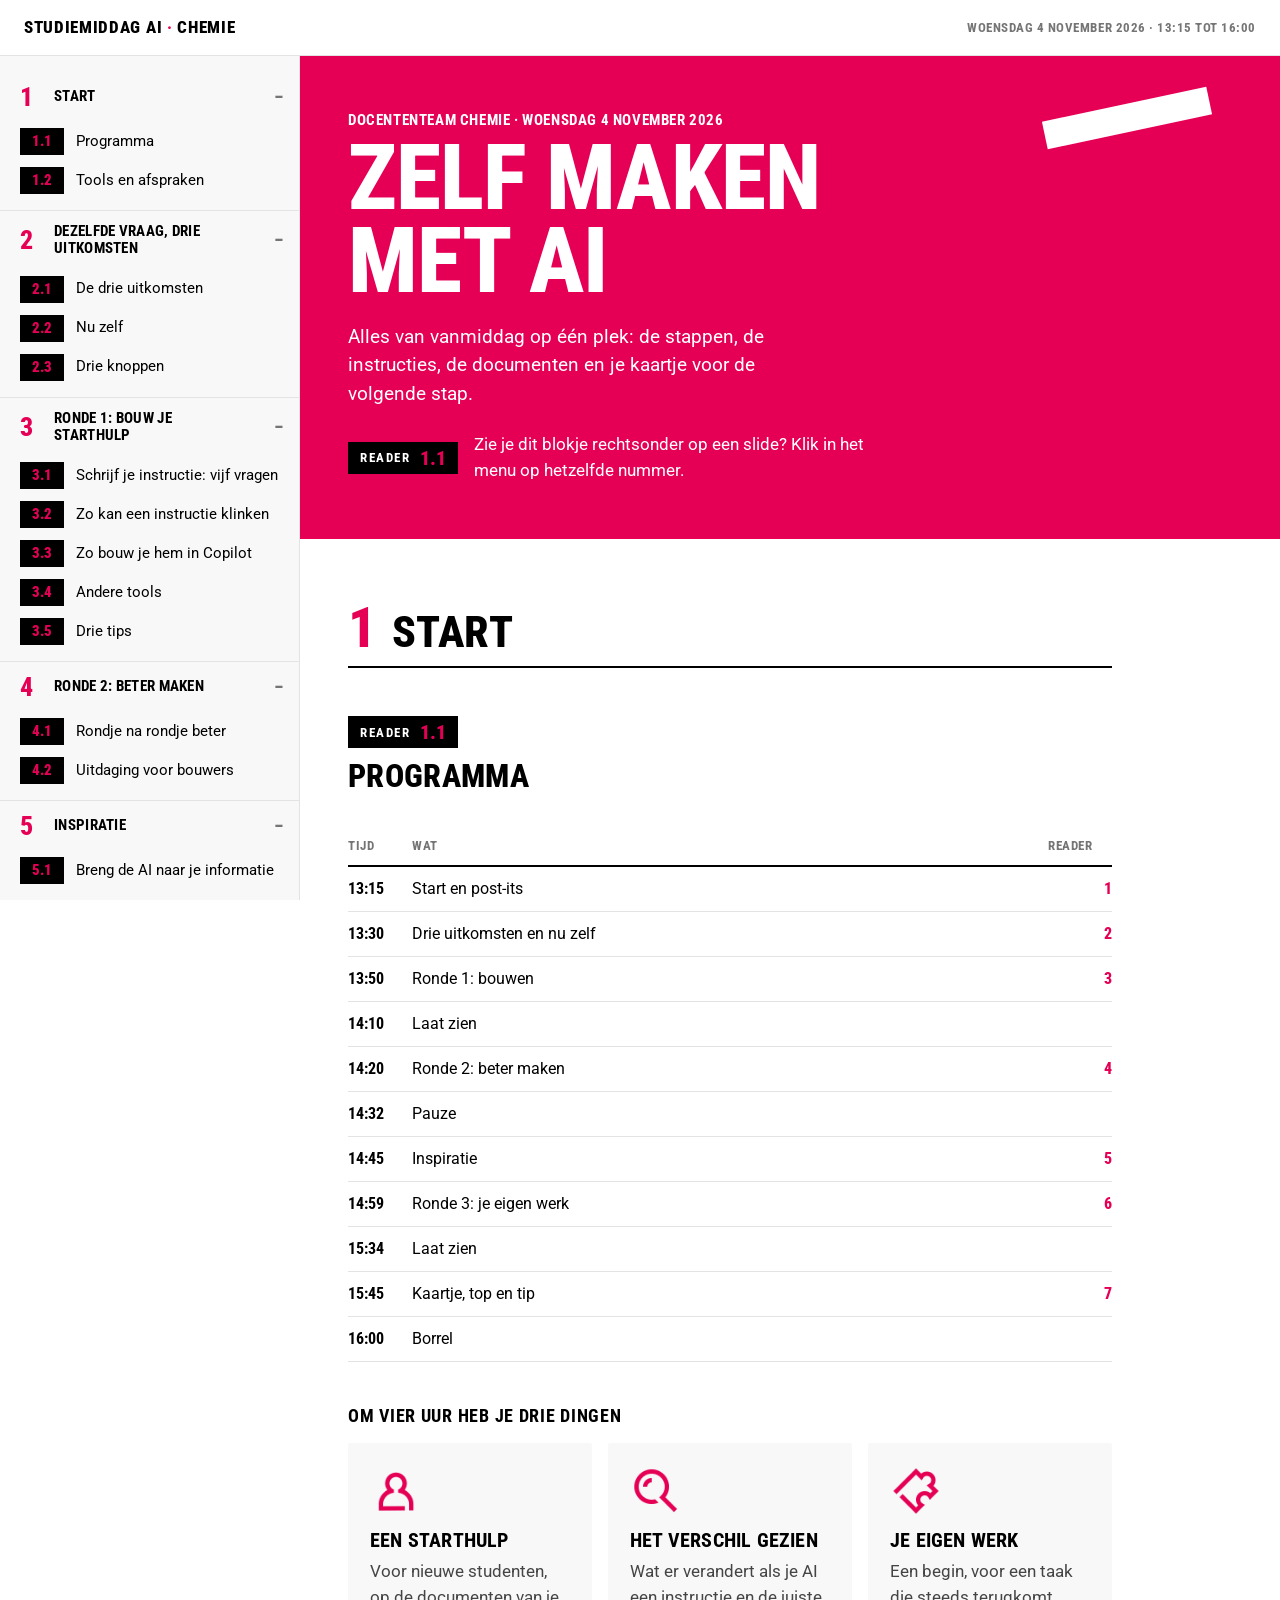
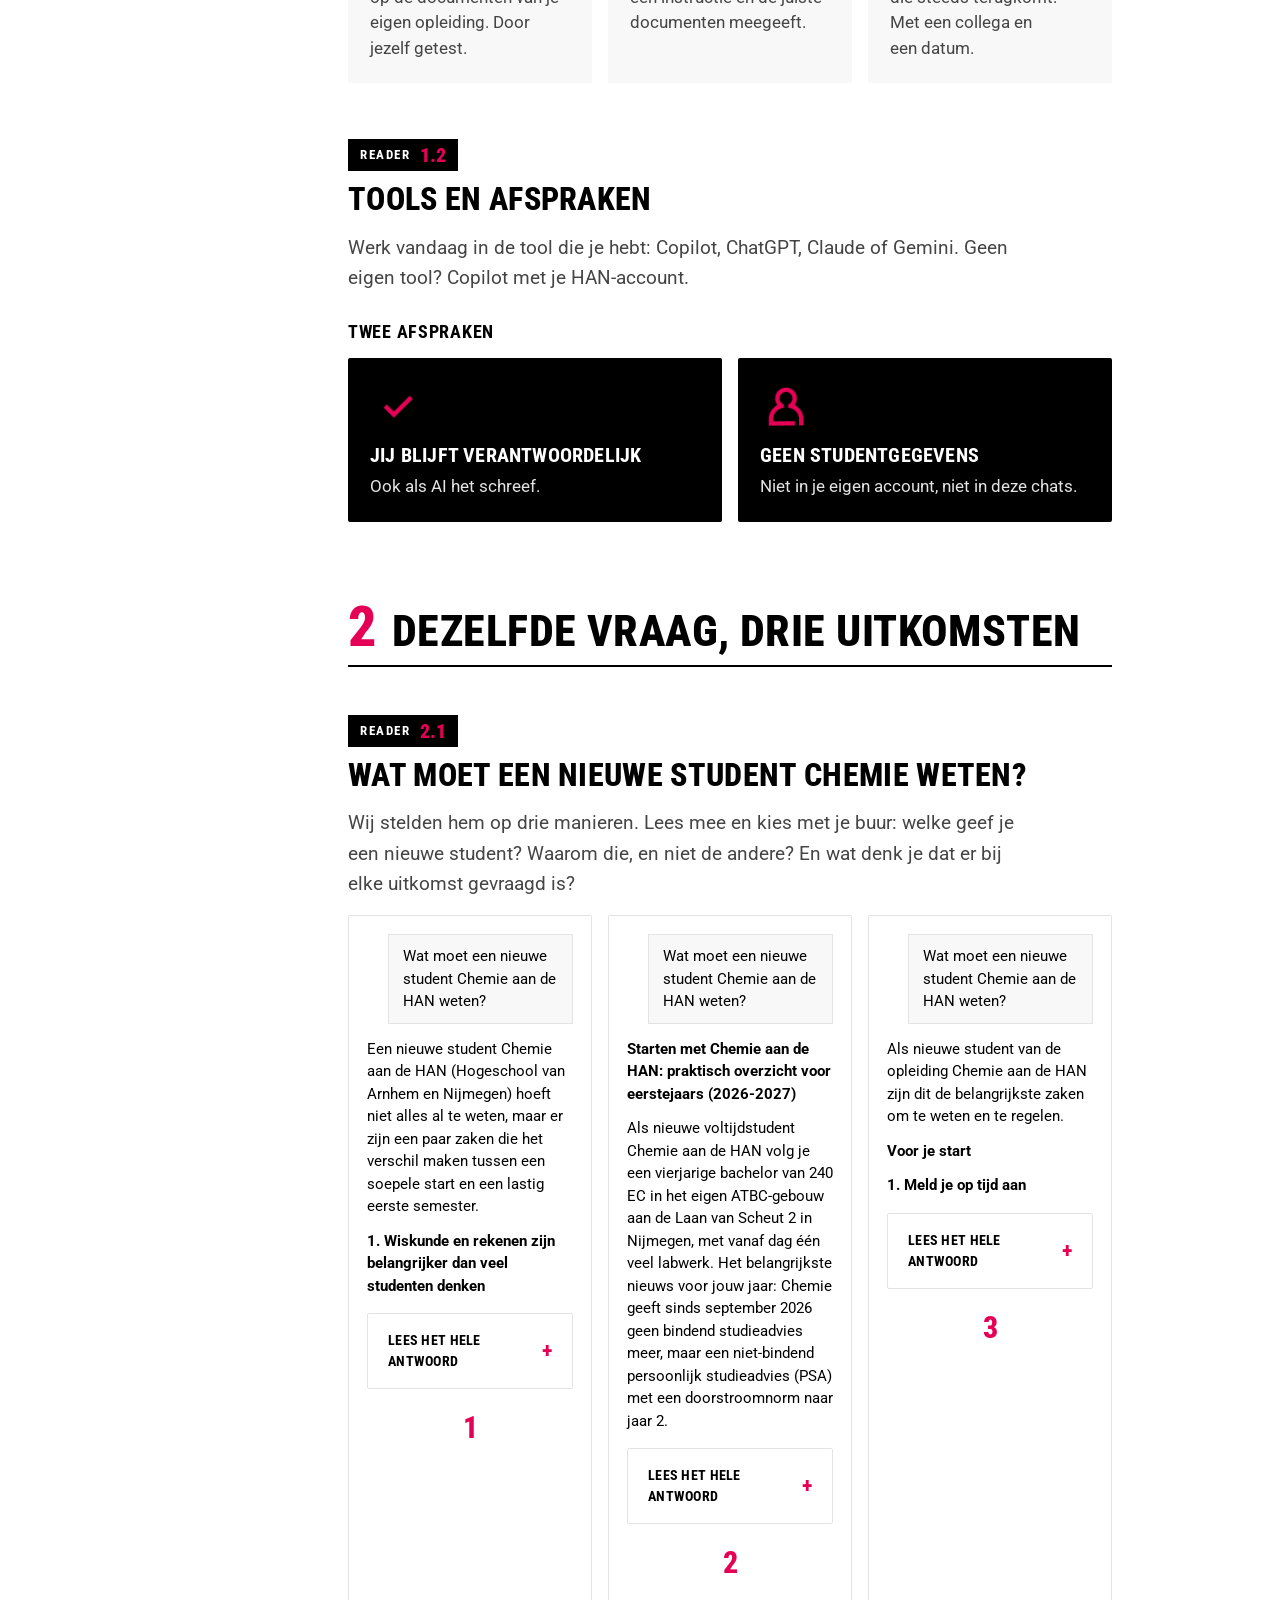
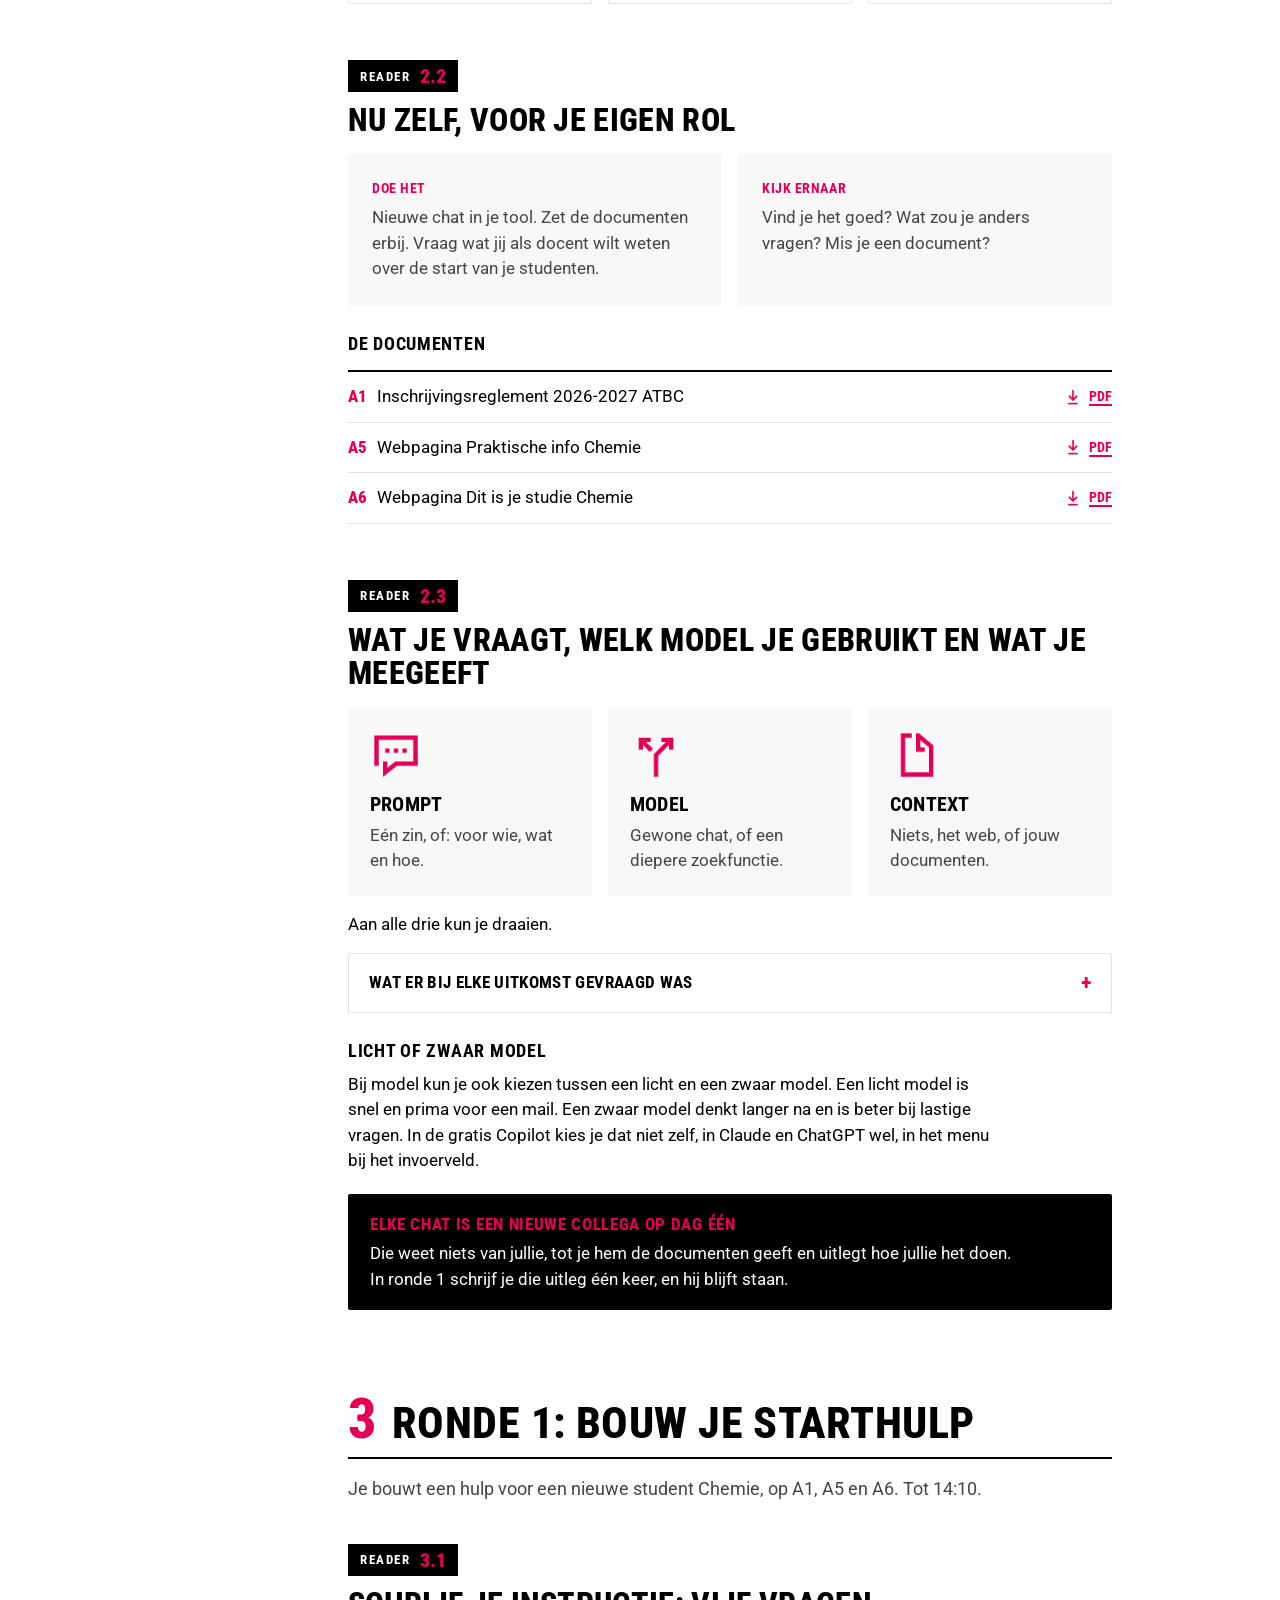
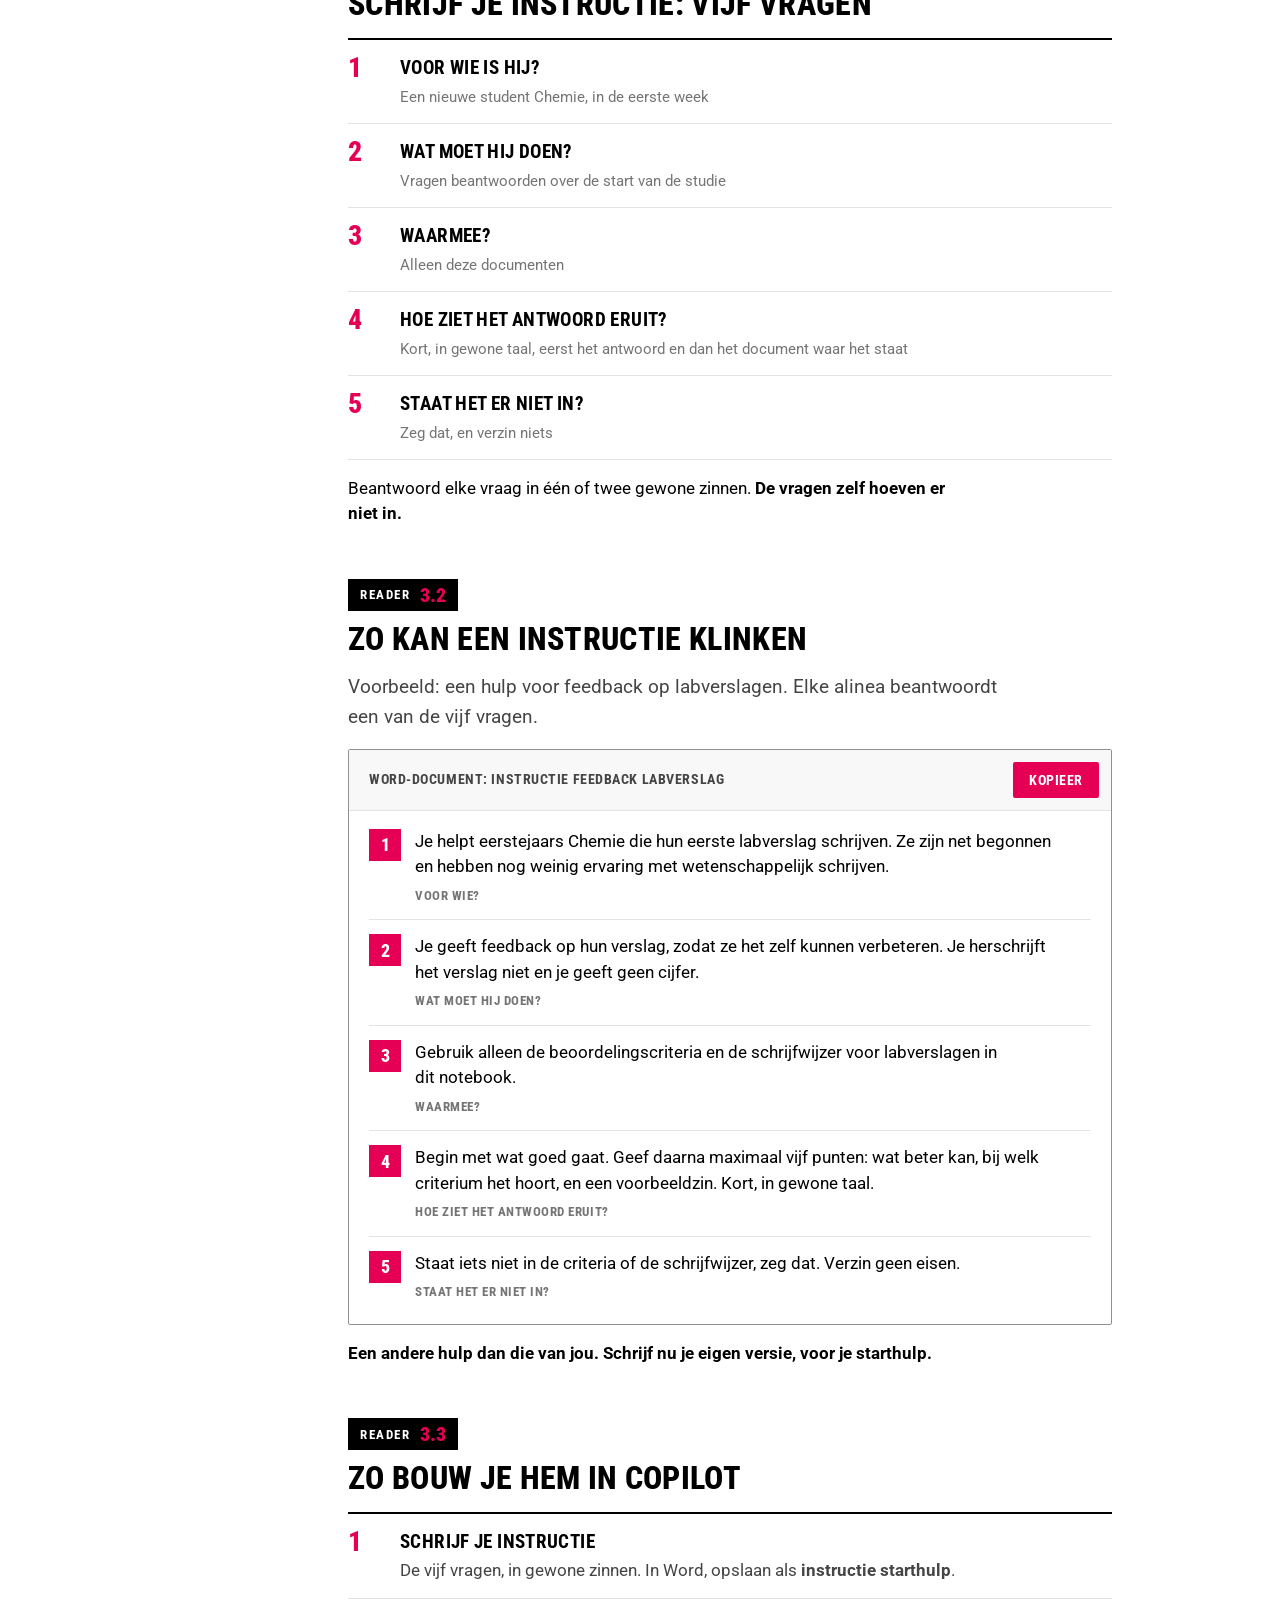
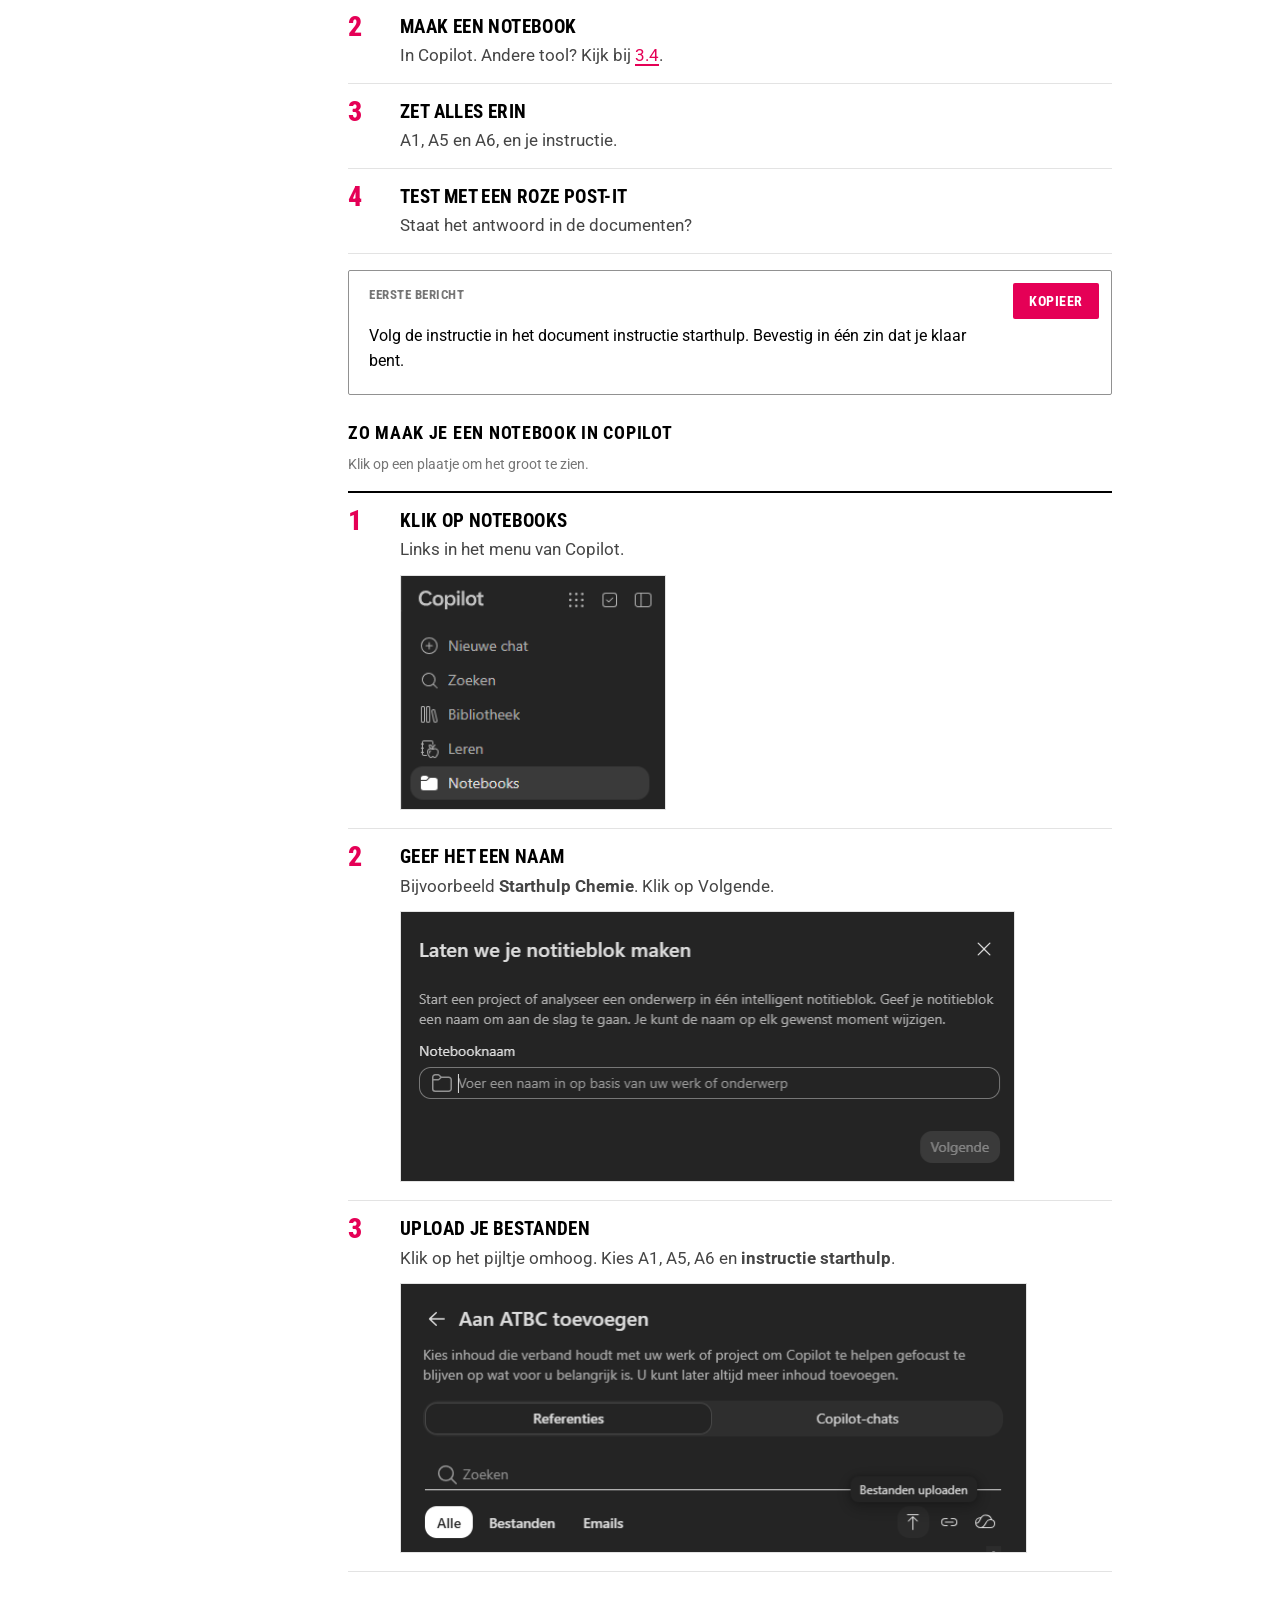
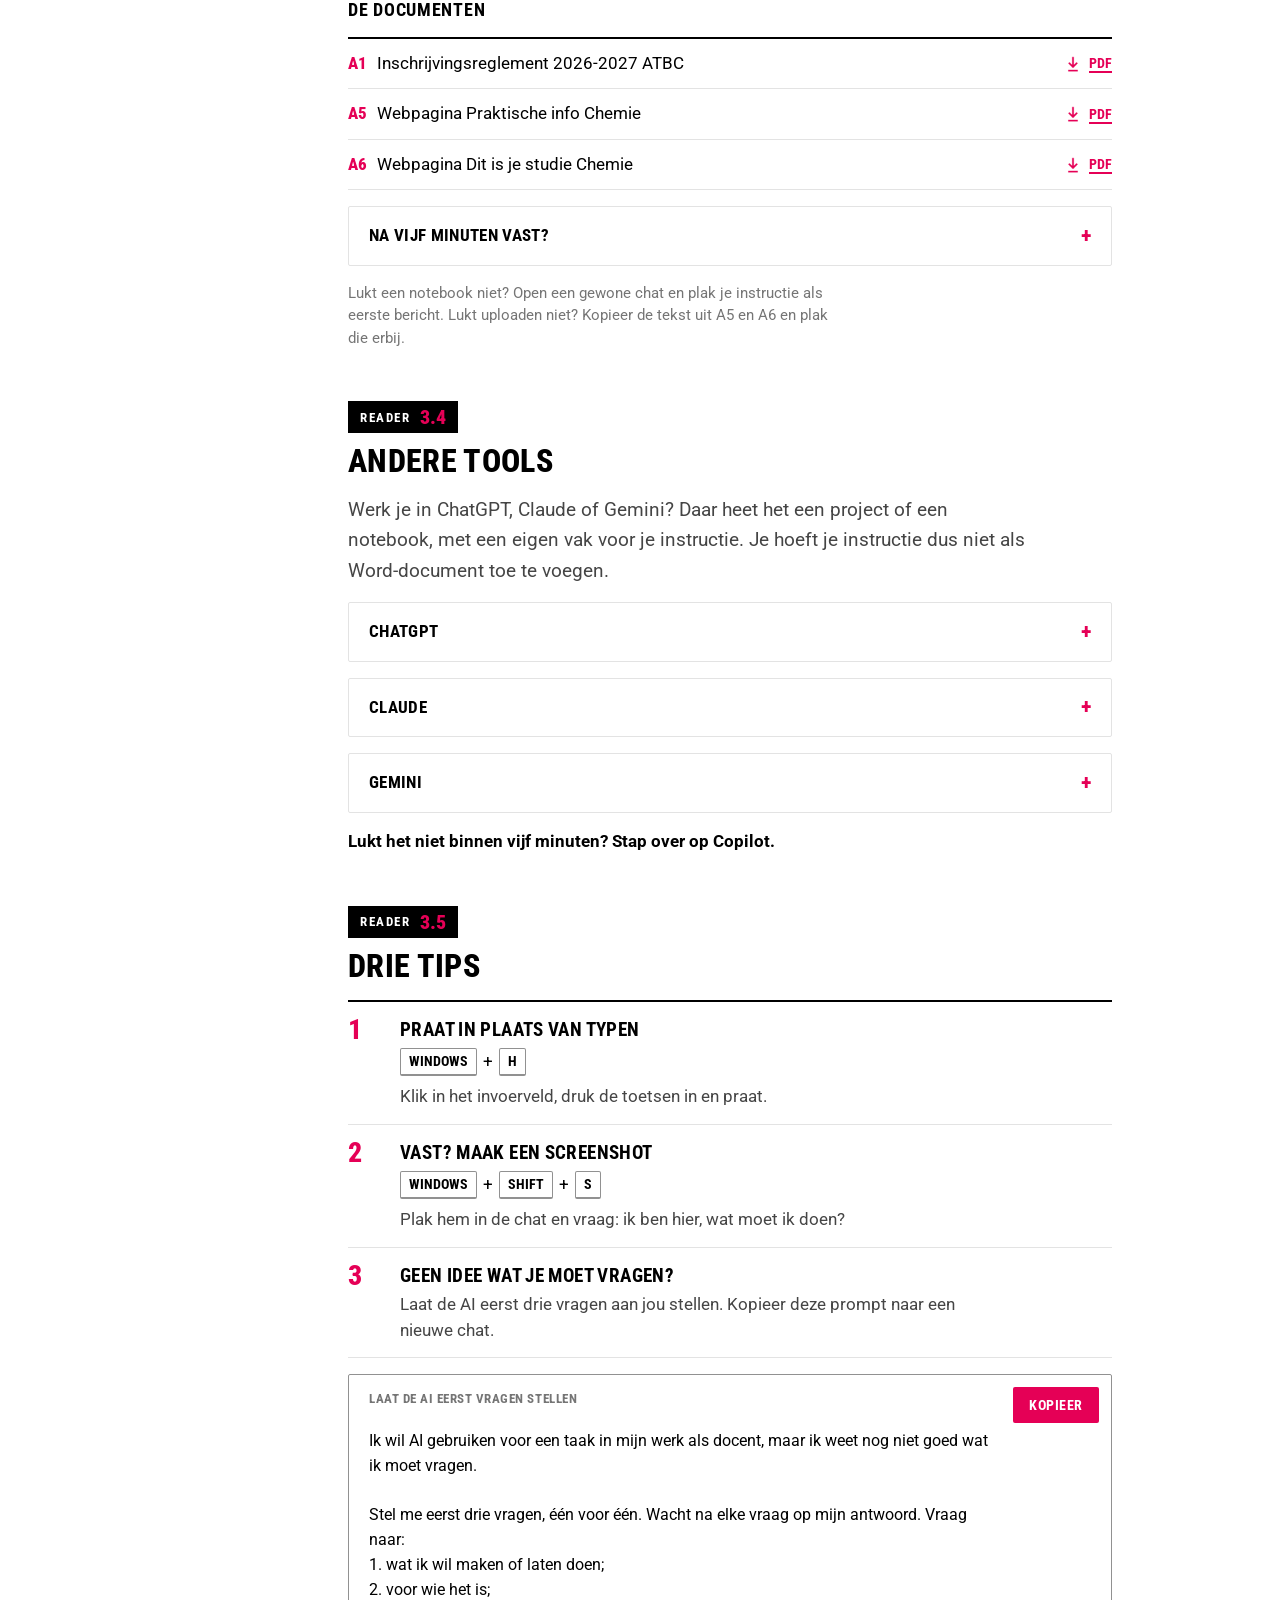
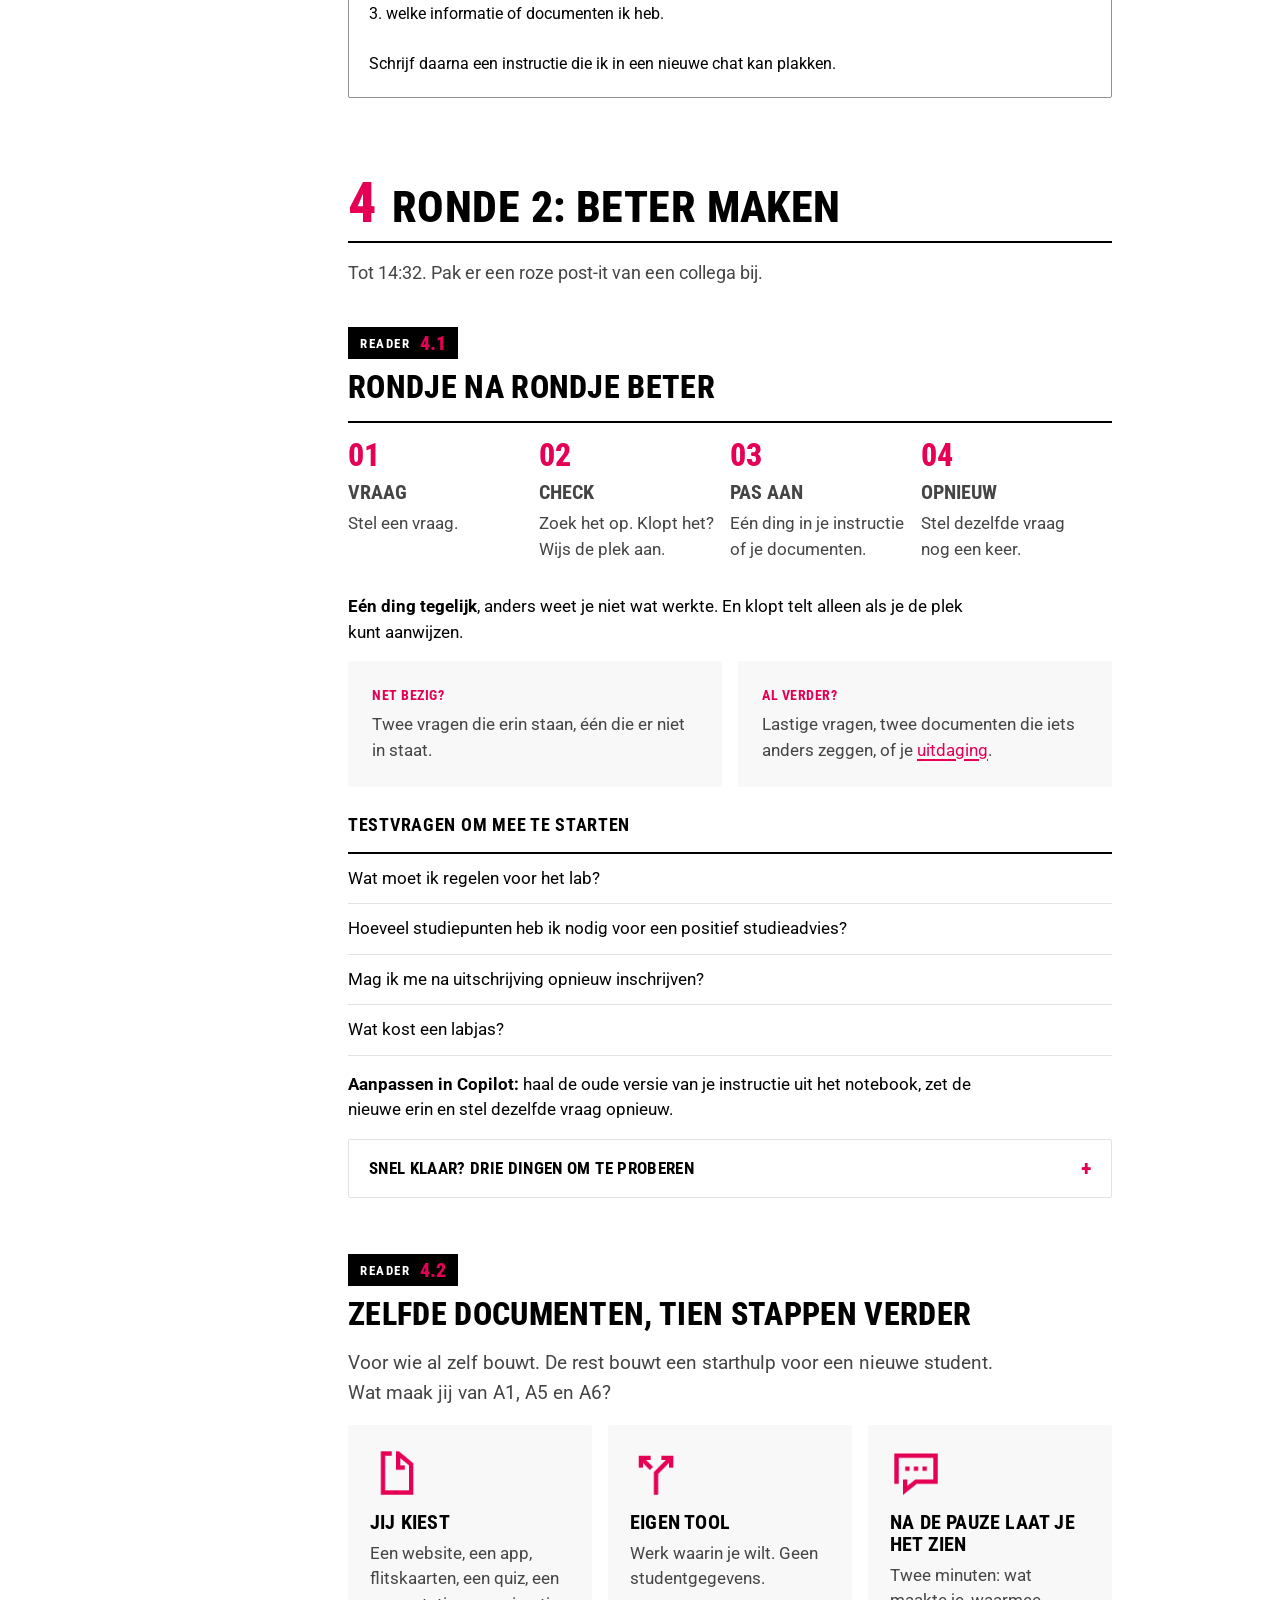
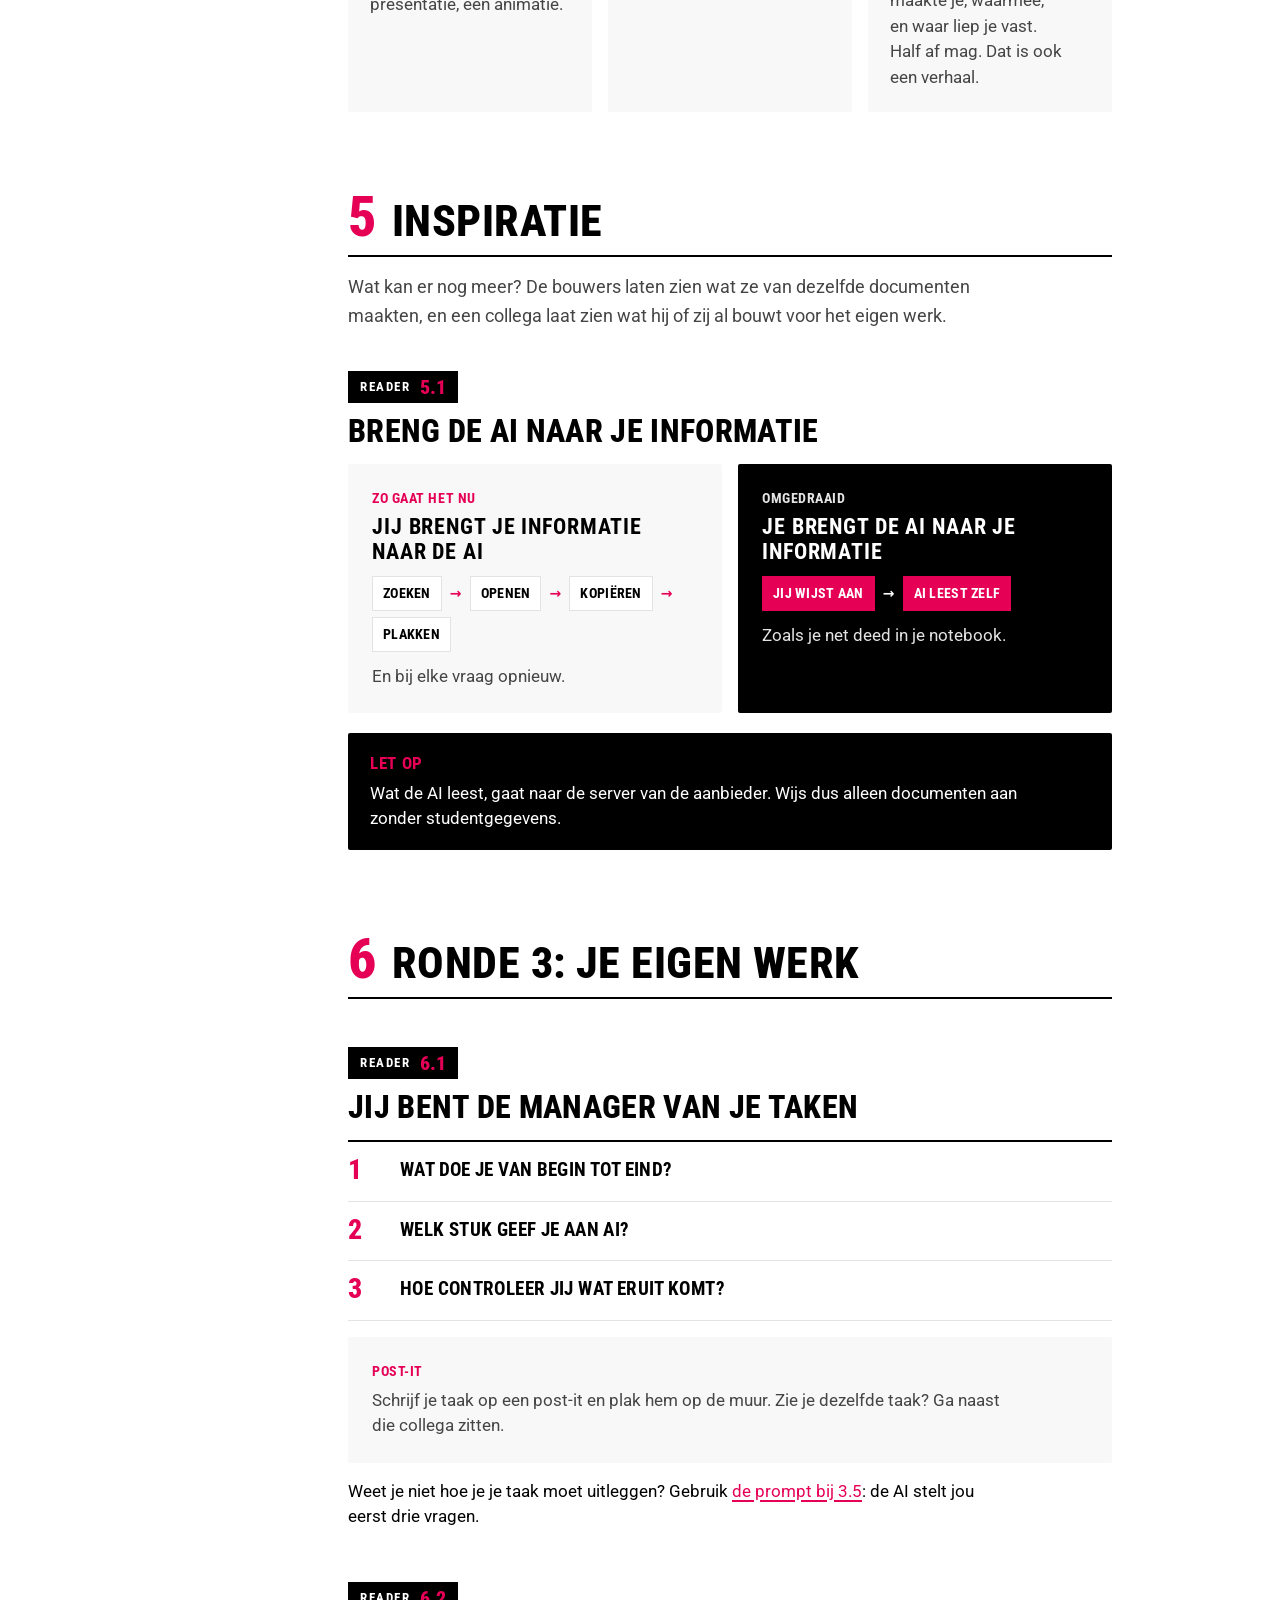
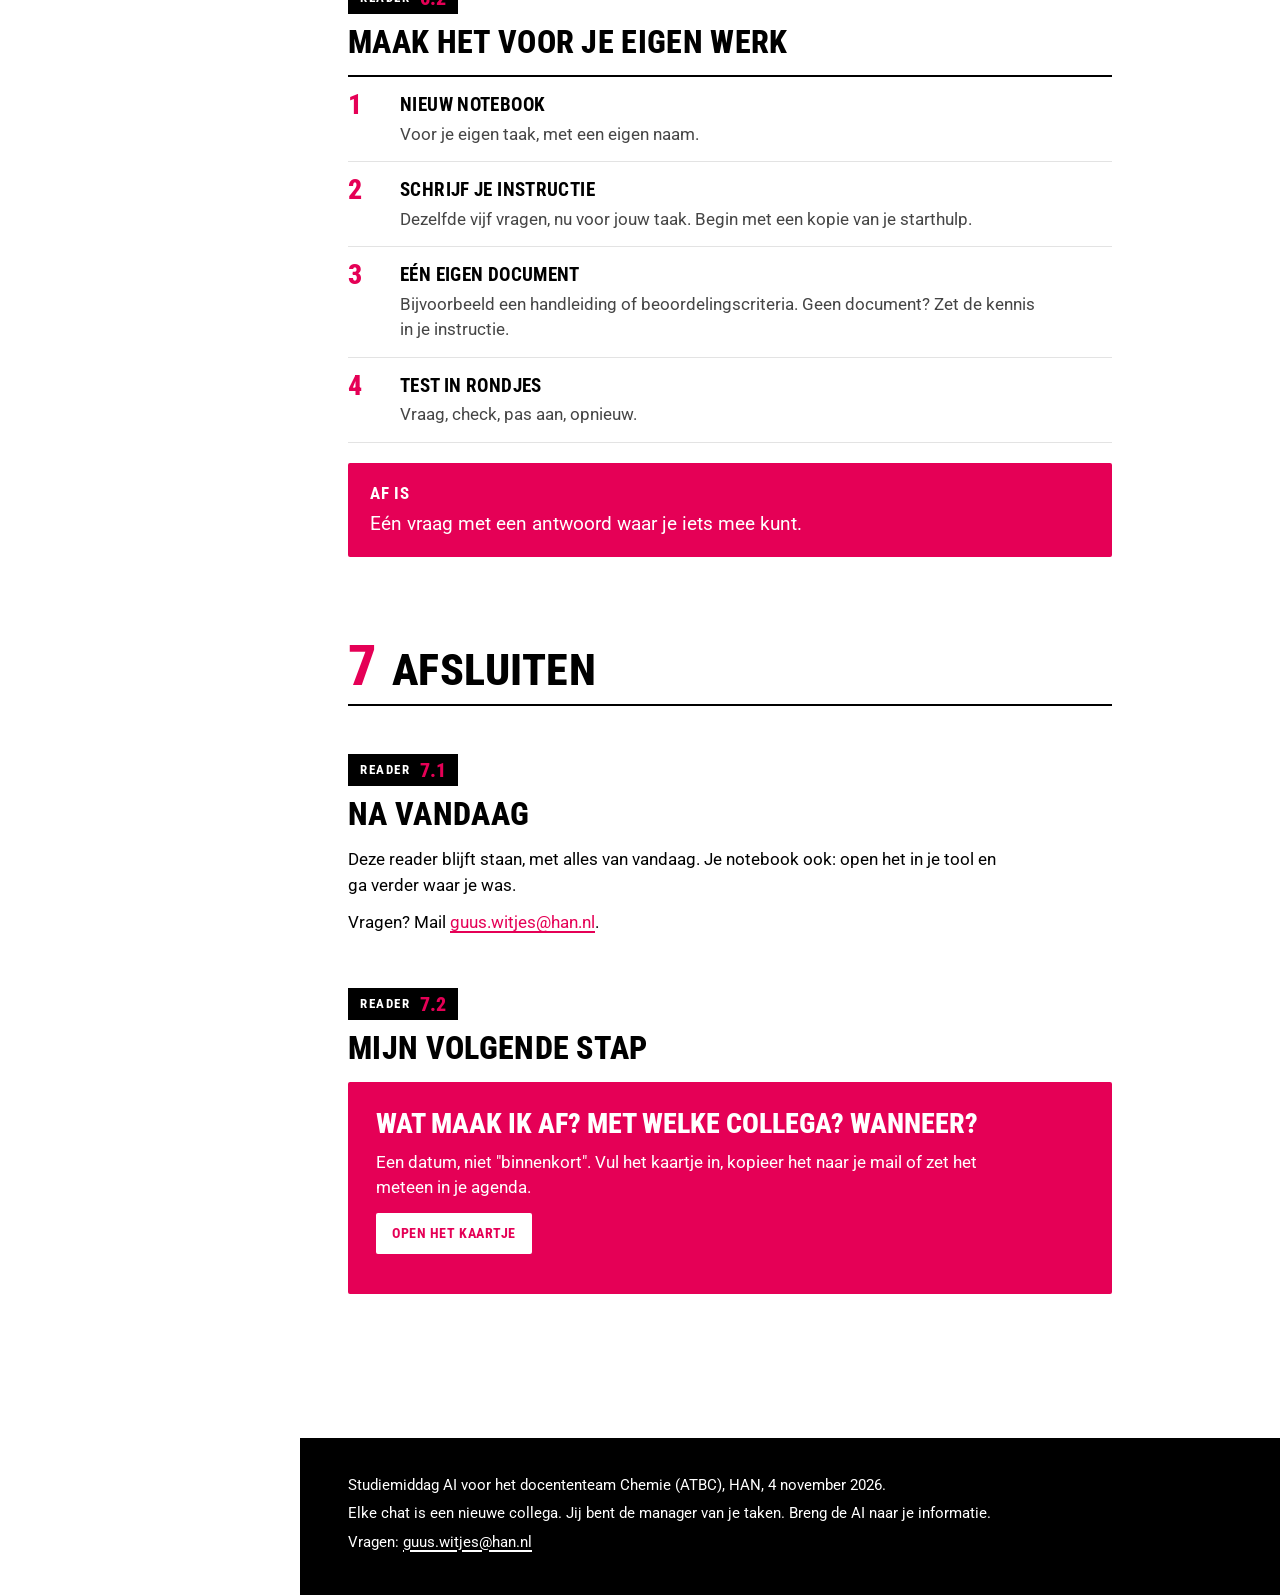
==== commit 2035f735: "Reader omgebouwd naar de nummers van de slides (1.1 tot 7.2) Menu met genummerde groepen, READER-num" ====
--- a/index.html
+++ b/index.html
@@ -178,9 +178,9 @@
     </div>
     <h4>De documenten</h4>
     <ul class="docs">
-      <li><span>Inschrijvingsreglement 2026-2027 ATBC</span><a class="dl" href="documenten/inschrijvingsreglement-2026-2027-ATBC.pdf" download><img src="assets/icons/download.webp" alt="">PDF</a></li>
-      <li><span>Webpagina Praktische info Chemie</span><a class="dl" href="documenten/webpagina-praktische-info-chemie.pdf" download><img src="assets/icons/download.webp" alt="">PDF</a></li>
-      <li><span>Webpagina Dit is je studie Chemie</span><a class="dl" href="documenten/webpagina-dit-is-je-studie-chemie.pdf" download><img src="assets/icons/download.webp" alt="">PDF</a></li>
+      <li><span><span class="code">A1</span>Inschrijvingsreglement 2026-2027 ATBC</span><a class="dl" href="documenten/A1-inschrijvingsreglement-2026-2027-ATBC.pdf" download><img src="assets/icons/download.webp" alt="">PDF</a></li>
+      <li><span><span class="code">A5</span>Webpagina Praktische info Chemie</span><a class="dl" href="documenten/A5-webpagina-praktische-info-chemie.pdf" download><img src="assets/icons/download.webp" alt="">PDF</a></li>
+      <li><span><span class="code">A6</span>Webpagina Dit is je studie Chemie</span><a class="dl" href="documenten/A6-webpagina-dit-is-je-studie-chemie.pdf" download><img src="assets/icons/download.webp" alt="">PDF</a></li>
     </ul>
   </section>
 
@@ -200,7 +200,7 @@
         <ol class="stappen">
           <li><div><b class="kop">Eén zin, in een gewone chat</b><p class="uitleg">De AI zocht zelf op het web.</p></div></li>
           <li><div><b class="kop">Dezelfde zin, met een diepere zoekfunctie</b><p class="uitleg">Grondig en met bronnen, maar lang en van overal vandaan.</p></div></li>
-          <li><div><b class="kop">Onze documenten plus een korte uitleg</b><p class="uitleg">De drie documenten erbij, en een uitleg: voor wie, wat moet hij doen, alleen uit deze documenten, kort, met de bron, en verzin niets.</p></div></li>
+          <li><div><b class="kop">Onze documenten plus een korte uitleg</b><p class="uitleg">A1, A5 en A6 erbij, en een uitleg: voor wie, wat moet hij doen, alleen uit deze documenten, kort, met de bron, en verzin niets.</p></div></li>
         </ol>
       </div>
     </details>
@@ -215,7 +215,7 @@
 <!-- ================= 3 RONDE 1 ================= -->
 <section class="hoofdstuk" id="s3">
   <div class="hoofdstuk-kop"><span class="nr">3</span><h2>Ronde 1: bouw je starthulp</h2></div>
-  <p class="intro">Je bouwt een hulp voor een nieuwe student Chemie, op de drie documenten van de opleiding. Tot 14:10.</p>
+  <p class="intro">Je bouwt een hulp voor een nieuwe student Chemie, op A1, A5 en A6. Tot 14:10.</p>
 
   <section class="onderdeel" id="s3-1">
     <p class="badge"><span>Reader</span><b>3.1</b></p>
@@ -262,7 +262,7 @@
     <ol class="stappen">
       <li><div><b class="kop">Schrijf je instructie</b><p class="uitleg">De vijf vragen, in gewone zinnen. In Word, opslaan als <b>instructie starthulp</b>.</p></div></li>
       <li><div><b class="kop">Maak een notebook</b><p class="uitleg">In Copilot. Andere tool? Kijk bij <a href="#s3-4">3.4</a>.</p></div></li>
-      <li><div><b class="kop">Zet alles erin</b><p class="uitleg">De drie documenten en je instructie.</p></div></li>
+      <li><div><b class="kop">Zet alles erin</b><p class="uitleg">A1, A5 en A6, en je instructie.</p></div></li>
       <li><div><b class="kop">Test met een roze post-it</b><p class="uitleg">Staat het antwoord in de documenten?</p></div></li>
     </ol>
     <div class="prompt"><p class="label">Eerste bericht</p><button class="copy-btn" type="button">Kopieer</button><pre>Volg de instructie in het document instructie starthulp. Bevestig in één zin dat je klaar bent.</pre></div>
@@ -272,14 +272,14 @@
     <ol class="stappen">
       <li><div><b class="kop">Klik op Notebooks</b><p class="uitleg">Links in het menu van Copilot.</p><a class="shot-link" href="assets/screens/copilot-1-notebooks.png"><img class="shot" src="assets/screens/copilot-1-notebooks.png" alt="Het menu van Copilot met Notebooks onderaan" width="266" loading="lazy"></a></div></li>
       <li><div><b class="kop">Geef het een naam</b><p class="uitleg">Bijvoorbeeld <b>Starthulp Chemie</b>. Klik op Volgende.</p><a class="shot-link" href="assets/screens/copilot-2-naam.png"><img class="shot" src="assets/screens/copilot-2-naam.png" alt="Het venster Laten we je notitieblok maken, met het veld Notebooknaam en de knop Volgende" width="615" loading="lazy"></a></div></li>
-      <li><div><b class="kop">Upload je bestanden</b><p class="uitleg">Klik op het pijltje omhoog. Kies de drie documenten en <b>instructie starthulp</b>.</p><a class="shot-link" href="assets/screens/copilot-3-uploaden.png"><img class="shot" src="assets/screens/copilot-3-uploaden.png" alt="Het venster Aan notebook toevoegen, met rechts het pijltje omhoog voor Bestanden uploaden" width="627" loading="lazy"></a></div></li>
+      <li><div><b class="kop">Upload je bestanden</b><p class="uitleg">Klik op het pijltje omhoog. Kies A1, A5, A6 en <b>instructie starthulp</b>.</p><a class="shot-link" href="assets/screens/copilot-3-uploaden.png"><img class="shot" src="assets/screens/copilot-3-uploaden.png" alt="Het venster Aan notebook toevoegen, met rechts het pijltje omhoog voor Bestanden uploaden" width="627" loading="lazy"></a></div></li>
     </ol>
 
     <h4>De documenten</h4>
     <ul class="docs">
-      <li><span>Inschrijvingsreglement 2026-2027 ATBC</span><a class="dl" href="documenten/inschrijvingsreglement-2026-2027-ATBC.pdf" download><img src="assets/icons/download.webp" alt="">PDF</a></li>
-      <li><span>Webpagina Praktische info Chemie</span><a class="dl" href="documenten/webpagina-praktische-info-chemie.pdf" download><img src="assets/icons/download.webp" alt="">PDF</a></li>
-      <li><span>Webpagina Dit is je studie Chemie</span><a class="dl" href="documenten/webpagina-dit-is-je-studie-chemie.pdf" download><img src="assets/icons/download.webp" alt="">PDF</a></li>
+      <li><span><span class="code">A1</span>Inschrijvingsreglement 2026-2027 ATBC</span><a class="dl" href="documenten/A1-inschrijvingsreglement-2026-2027-ATBC.pdf" download><img src="assets/icons/download.webp" alt="">PDF</a></li>
+      <li><span><span class="code">A5</span>Webpagina Praktische info Chemie</span><a class="dl" href="documenten/A5-webpagina-praktische-info-chemie.pdf" download><img src="assets/icons/download.webp" alt="">PDF</a></li>
+      <li><span><span class="code">A6</span>Webpagina Dit is je studie Chemie</span><a class="dl" href="documenten/A6-webpagina-dit-is-je-studie-chemie.pdf" download><img src="assets/icons/download.webp" alt="">PDF</a></li>
     </ul>
 
     <details class="fold" id="startinstructie">
@@ -301,7 +301,7 @@
       </div>
     </details>
 
-    <p class="klein">Lukt een notebook niet? Open een gewone chat en plak je instructie als eerste bericht. Lukt uploaden niet? Kopieer de tekst van de twee webpagina's en plak die erbij.</p>
+    <p class="klein">Lukt een notebook niet? Open een gewone chat en plak je instructie als eerste bericht. Lukt uploaden niet? Kopieer de tekst uit A5 en A6 en plak die erbij.</p>
   </section>
 
   <section class="onderdeel" id="s3-4">
@@ -315,7 +315,7 @@
         <ol class="stappen">
           <li><div><b class="kop">Maak een project</b><p class="uitleg">Klik links in het menu bij <b>Projecten</b> op nieuw project en geef het een naam.</p><a class="shot-link" href="assets/screens/chatgpt-1-projecten.png"><img class="shot" src="assets/screens/chatgpt-1-projecten.png" alt="Het menu van ChatGPT met Projecten en een project" width="284" loading="lazy"></a></div></li>
           <li><div><b class="kop">Zet je instructie bij Aanwijzingen</b><p class="uitleg">Open de instellingen van het project en plak je instructie in het veld <b>Aanwijzingen</b>.</p><a class="shot-link" href="assets/screens/chatgpt-2-instellingen.png"><img class="shot" src="assets/screens/chatgpt-2-instellingen.png" alt="Projectinstellingen in ChatGPT met de velden Projectnaam, Aanwijzingen en Geheugen" width="511" loading="lazy"></a></div></li>
-          <li><div><b class="kop">Voeg je bestanden toe</b><p class="uitleg">Zet de drie documenten in het project.</p></div></li>
+          <li><div><b class="kop">Voeg je bestanden toe</b><p class="uitleg">Zet A1, A5 en A6 in het project.</p></div></li>
         </ol>
         <p class="klein"><b>Tip:</b> staat bij Geheugen de keuze voor alleen dit project? Zet hem daarop. Anders kunnen herinneringen uit andere chats meesturen.</p>
       </div>
@@ -327,7 +327,7 @@
         <ol class="stappen">
           <li><div><b class="kop">Maak een project</b><p class="uitleg">Klik links op <b>Projecten</b> en daarna op <b>Project aanmaken</b>.</p></div></li>
           <li><div><b class="kop">Zet je instructie bij Instructies</b><p class="uitleg">Plak je instructie in het vak <b>Instructies</b> van het project.</p></div></li>
-          <li><div><b class="kop">Voeg je documenten toe bij Context</b><p class="uitleg">Zet de drie documenten bij <b>Context</b>.</p></div></li>
+          <li><div><b class="kop">Voeg je documenten toe bij Context</b><p class="uitleg">Zet A1, A5 en A6 bij <b>Context</b>.</p></div></li>
         </ol>
         <p class="nog-geen">Voor Claude zijn er nog geen screenshots.</p>
       </div>
@@ -340,7 +340,7 @@
         <ol class="stappen">
           <li><div><b class="kop">Maak een notebook</b><p class="uitleg">Klik links onder Notebooks op <b>New notebook</b>.</p><a class="shot-link" href="assets/screens/gemini-1-notebook.png"><img class="shot" src="assets/screens/gemini-1-notebook.png" alt="Het menu van Gemini met onderaan New notebook" width="289" loading="lazy"></a></div></li>
           <li><div><b class="kop">Zet je instructie bij Instructions</b><p class="uitleg">Open <b>Notebook settings</b> en plak je instructie onder <b>Instructions</b>. Klik op Save.</p><a class="shot-link" href="assets/screens/gemini-2-instructies.png"><img class="shot" src="assets/screens/gemini-2-instructies.png" alt="Notebook settings in Gemini met het veld Instructions" width="507" loading="lazy"></a></div></li>
-          <li><div><b class="kop">Voeg je bestanden toe bij Sources</b><p class="uitleg">Klik bij <b>Sources</b> op <b>Upload files</b> en kies de drie documenten.</p><a class="shot-link" href="assets/screens/gemini-3-bronnen.png"><img class="shot" src="assets/screens/gemini-3-bronnen.png" alt="Het venster Sources in Gemini met de knop Upload files" width="871" loading="lazy"></a></div></li>
+          <li><div><b class="kop">Voeg je bestanden toe bij Sources</b><p class="uitleg">Klik bij <b>Sources</b> op <b>Upload files</b> en kies A1, A5 en A6.</p><a class="shot-link" href="assets/screens/gemini-3-bronnen.png"><img class="shot" src="assets/screens/gemini-3-bronnen.png" alt="Het venster Sources in Gemini met de knop Upload files" width="871" loading="lazy"></a></div></li>
         </ol>
       </div>
     </details>
@@ -402,7 +402,7 @@
       <div class="fold-body">
         <ol class="stappen">
           <li><div><b class="kop">Vergelijk</b><p class="uitleg">Leg je eigen instructie naast de startinstructie bij <a href="#startinstructie">3.3</a>. Wat heb jij dat daar niet in staat, en andersom?</p></div></li>
-          <li><div><b class="kop">Twee bronnen die botsen</b><p class="uitleg">Zet ook <a href="documenten/mail-nieuwe-studenten-chemie-2023.pdf" download>de mail aan nieuwe studenten uit 2023</a> erbij en vraag: wanneer zijn de introdagen? Welke klopt, en hoe weet je dat?</p></div></li>
+          <li><div><b class="kop">Twee bronnen die botsen</b><p class="uitleg">Zet ook <a href="documenten/A2-mail-nieuwe-studenten-chemie-2023.pdf" download>A2 (mail aan nieuwe studenten, 2023)</a> erbij en vraag: wanneer zijn de introdagen? Welke klopt, en hoe weet je dat?</p></div></li>
           <li><div><b class="kop">Een voorbeeld</b><p class="uitleg">Geef je starthulp één voorbeeld van een goed antwoord.</p></div></li>
         </ol>
       </div>
@@ -412,7 +412,7 @@
   <section class="onderdeel" id="s4-2">
     <p class="badge"><span>Reader</span><b>4.2</b></p>
     <h3 class="titel">Zelfde documenten, tien stappen verder</h3>
-    <p class="lead">Voor wie al zelf bouwt. De rest bouwt een starthulp voor een nieuwe student. Wat maak jij van de drie documenten?</p>
+    <p class="lead">Voor wie al zelf bouwt. De rest bouwt een starthulp voor een nieuwe student. Wat maak jij van A1, A5 en A6?</p>
     <div class="tegels">
       <div class="tegel"><img src="assets/icons/projects.webp" alt=""><p class="tkop">Jij kiest</p><p>Een website, een app, flitskaarten, een quiz, een presentatie, een animatie.</p></div>
       <div class="tegel"><img src="assets/icons/decision.webp" alt=""><p class="tkop">Eigen tool</p><p>Werk waarin je wilt. Geen studentgegevens.</p></div>
--- a/assets/reader.css
+++ b/assets/reader.css
@@ -35,41 +35,38 @@
 /* ---------- Menu ---------- */
 .sidebar {
   position: sticky; top: 56px; height: calc(100vh - 56px); overflow-y: auto;
-  background: var(--bg-alt); border-right: var(--border-hair); padding: 8px 0 32px;
-  scrollbar-width: thin; scrollbar-color: var(--han-mercury) transparent;
-}
-.nav-group { padding: 6px 0 10px; }
-.nav-group + .nav-group { border-top: var(--border-hair); }
-.nav-main { display: flex; align-items: center; }
-.nav-link { color: var(--fg); text-decoration: none; display: flex; gap: 12px; align-items: baseline; }
+  background: var(--bg-alt); border-right: var(--border-hair); padding: 16px 0 32px;
+}
+.nav-group { border-bottom: var(--border-hair); }
+.nav-main { display: flex; align-items: stretch; }
+.nav-link { color: var(--fg); text-decoration: none; display: flex; gap: 12px; align-items: center; }
 .nav-link:hover { color: var(--han-rood); }
-.nav-link.head { flex: 1; padding: 12px 4px 6px 24px; }
+.nav-link.head { flex: 1; padding: 12px 8px 12px 20px; }
 .nav-num {
-  font-family: var(--font-display); font-weight: 800; font-size: 24px; line-height: 1;
-  color: var(--han-rood); width: 20px; flex: none;
+  font-family: var(--font-display); font-weight: 800; font-size: 26px; line-height: 1;
+  color: var(--han-rood); width: 22px; flex: none;
 }
 .nav-title {
-  font-family: var(--font-display); font-weight: 800; text-transform: uppercase;
+  font-family: var(--font-display); font-weight: 700; text-transform: uppercase;
   letter-spacing: 0.02em; font-size: 15px; line-height: 1.15;
 }
 .nav-caret {
-  width: 40px; height: 32px; flex: none; background: none; border: 0; cursor: pointer; color: var(--fg-faint);
-  font-family: var(--font-display); font-size: 18px; font-weight: 700; margin-top: 6px;
+  width: 40px; flex: none; background: none; border: 0; cursor: pointer; color: var(--fg-subtle);
+  font-family: var(--font-display); font-size: 20px; font-weight: 700;
 }
 .nav-caret::after { content: "+"; }
 .nav-caret[aria-expanded="true"]::after { content: "\2212"; }
 .nav-caret:hover { color: var(--han-rood); }
-.nav-link.sub {
-  padding: 6px 16px 6px 56px; font-size: 15px; line-height: 1.3; color: var(--fg-muted);
-}
+.nav-sub { padding: 0 0 10px; }
+.nav-link.sub { padding: 6px 16px 6px 20px; font-size: 15px; line-height: 1.3; }
+.nav-link.sub.active { background: var(--han-wit); color: var(--fg); font-weight: 700; }
 .rd-num {
-  flex: none; width: 30px; font-family: var(--font-display); font-weight: 700;
-  font-size: 14px; color: var(--fg-subtle); font-variant-numeric: tabular-nums;
-}
-.nav-link.sub:hover .rd-num { color: var(--han-rood); }
-.nav-link.sub.active { background: var(--han-wit); color: var(--fg); font-weight: 700; }
-.nav-link.sub.active .rd-num { color: var(--han-rood); font-weight: 800; }
-.nav-extra { padding: 20px 24px 0; font-size: 14px; color: var(--fg-subtle); border-top: var(--border-hair); }
+  flex: none; display: inline-block; min-width: 44px; text-align: center;
+  background: var(--han-zwart); color: var(--han-rood);
+  font-family: var(--font-display); font-weight: 800; font-size: 15px; line-height: 1; padding: 6px 6px;
+}
+.nav-link.sub.active .rd-num { background: var(--han-rood); color: var(--han-wit); }
+.nav-extra { padding: 16px 20px 0; font-size: 14px; color: var(--fg-subtle); }
 .nav-extra a { color: var(--fg-muted); }
 
 /* ---------- Opening ---------- */
@@ -170,10 +167,6 @@
 .chat .antwoord ul { padding-left: 20px; margin: 4px 0 12px; }
 .chat details summary { font-size: 14px; padding: 12px 14px; }
 .chat details .inhoud { padding: 0 14px 14px; }
-
-.fold-body.uitkomst { max-height: 70vh; overflow-y: auto; border-top: var(--border-hair); padding-top: 16px; font-size: 16px; overflow-wrap: anywhere; }
-.fold-body.uitkomst ul { padding-left: 22px; margin: 4px 0 12px; }
-.fold-body.uitkomst li { margin-bottom: 2px; }
 
 /* ---------- Prompt met kopieerknop ---------- */
 .prompt { position: relative; background: var(--han-wit); border: var(--border-base); border-radius: var(--radius-1); margin: 16px 0; }
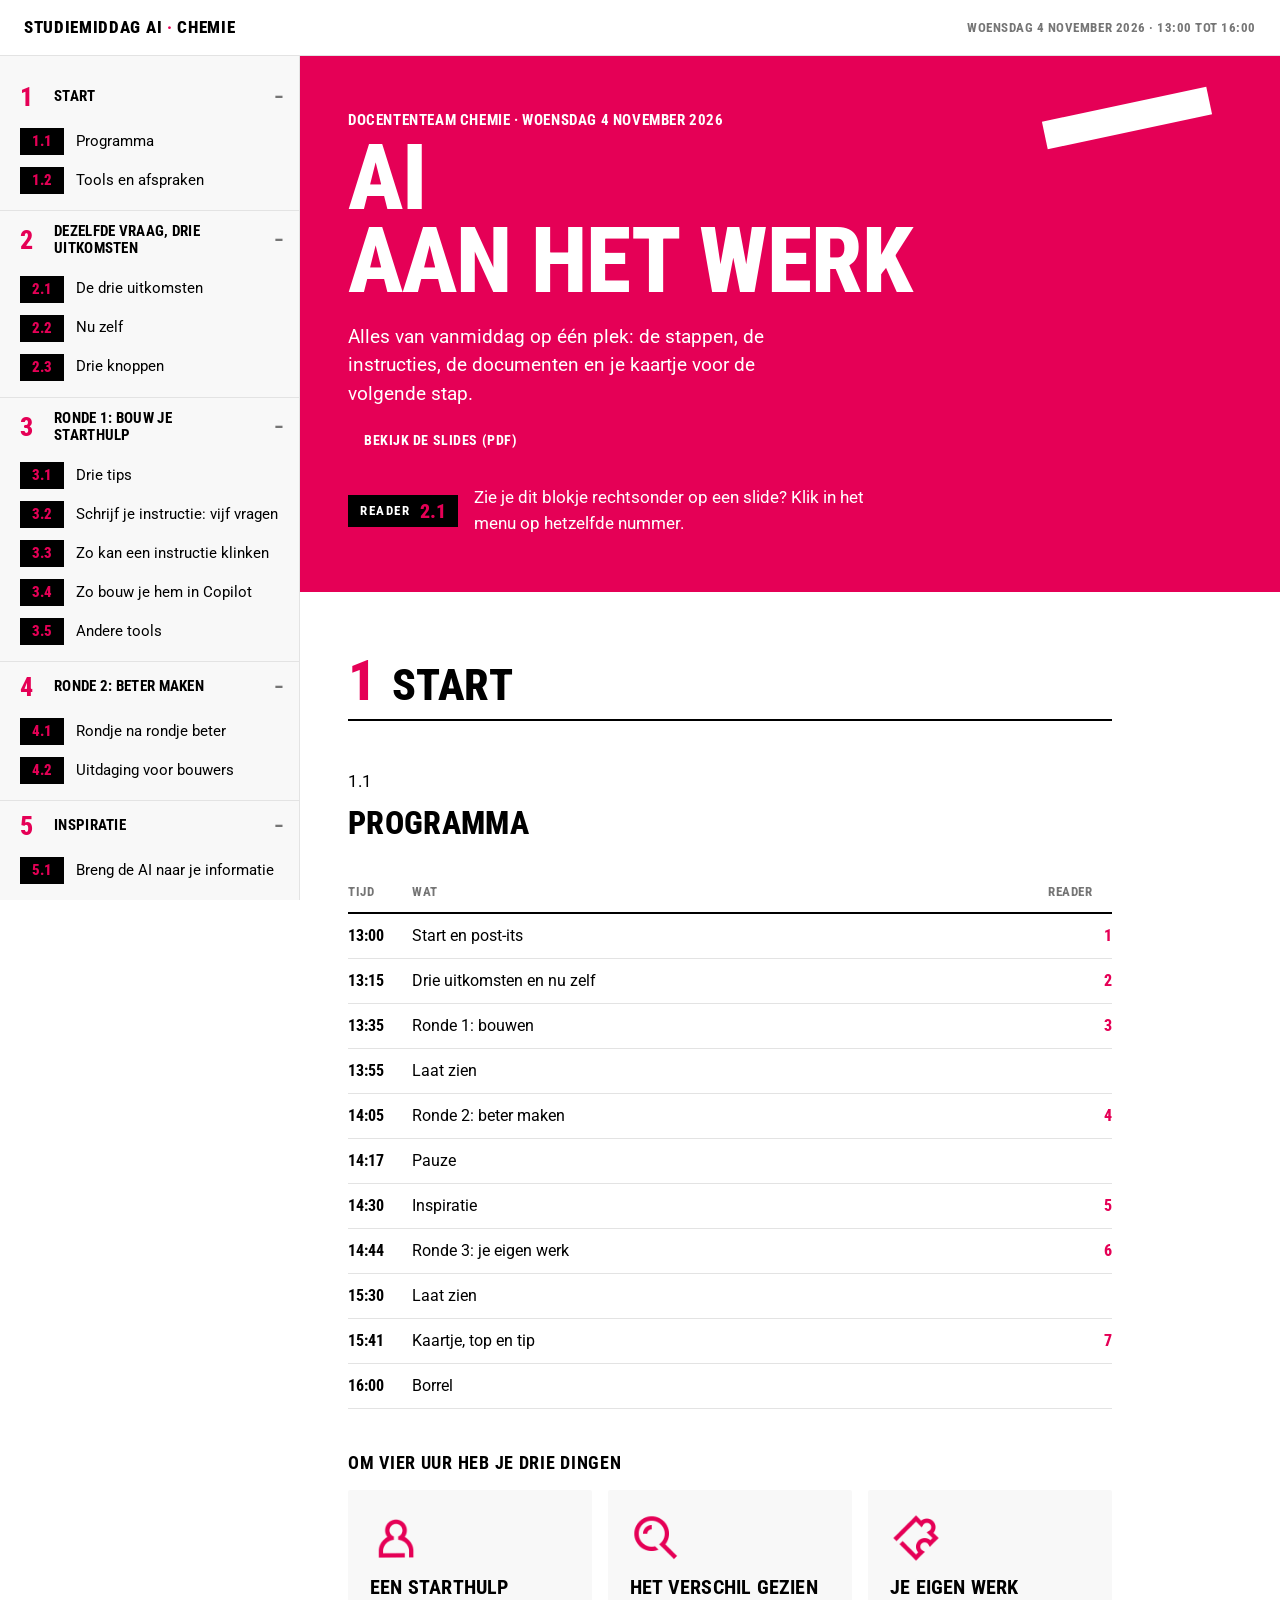
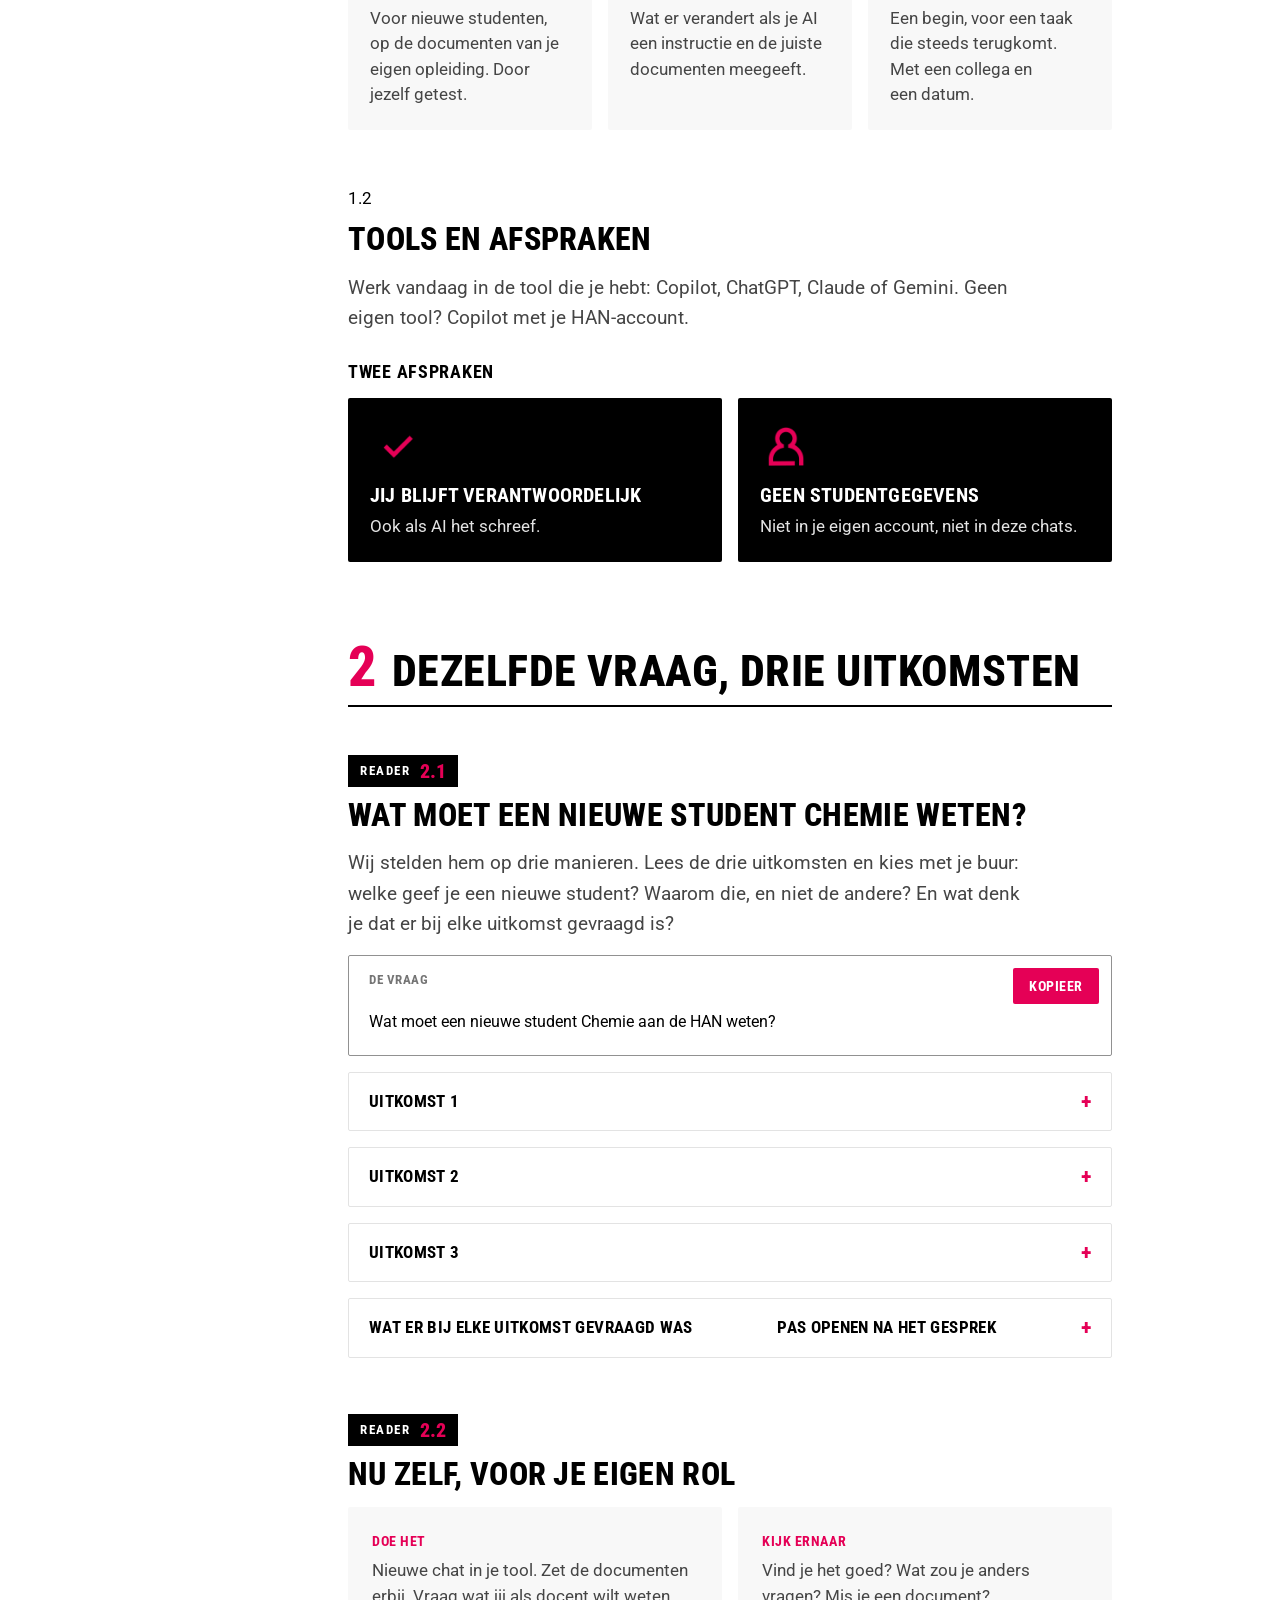
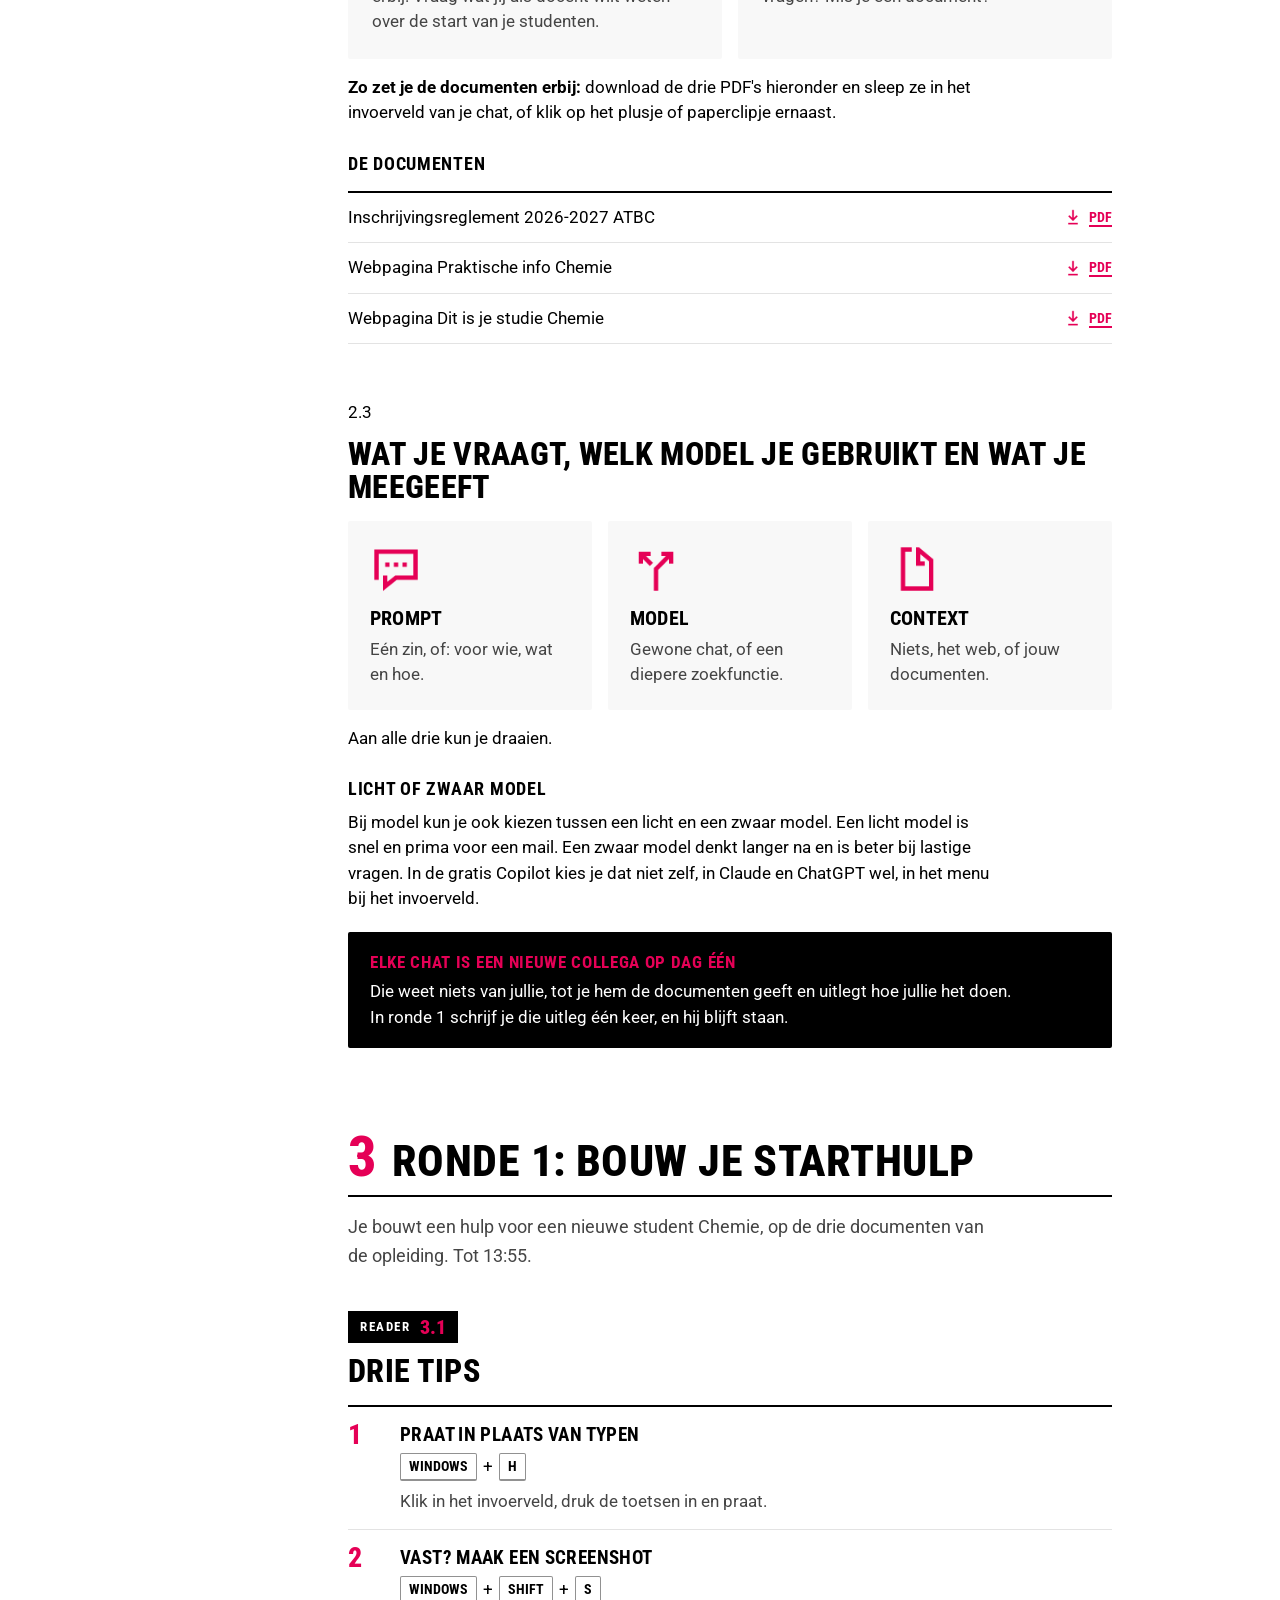
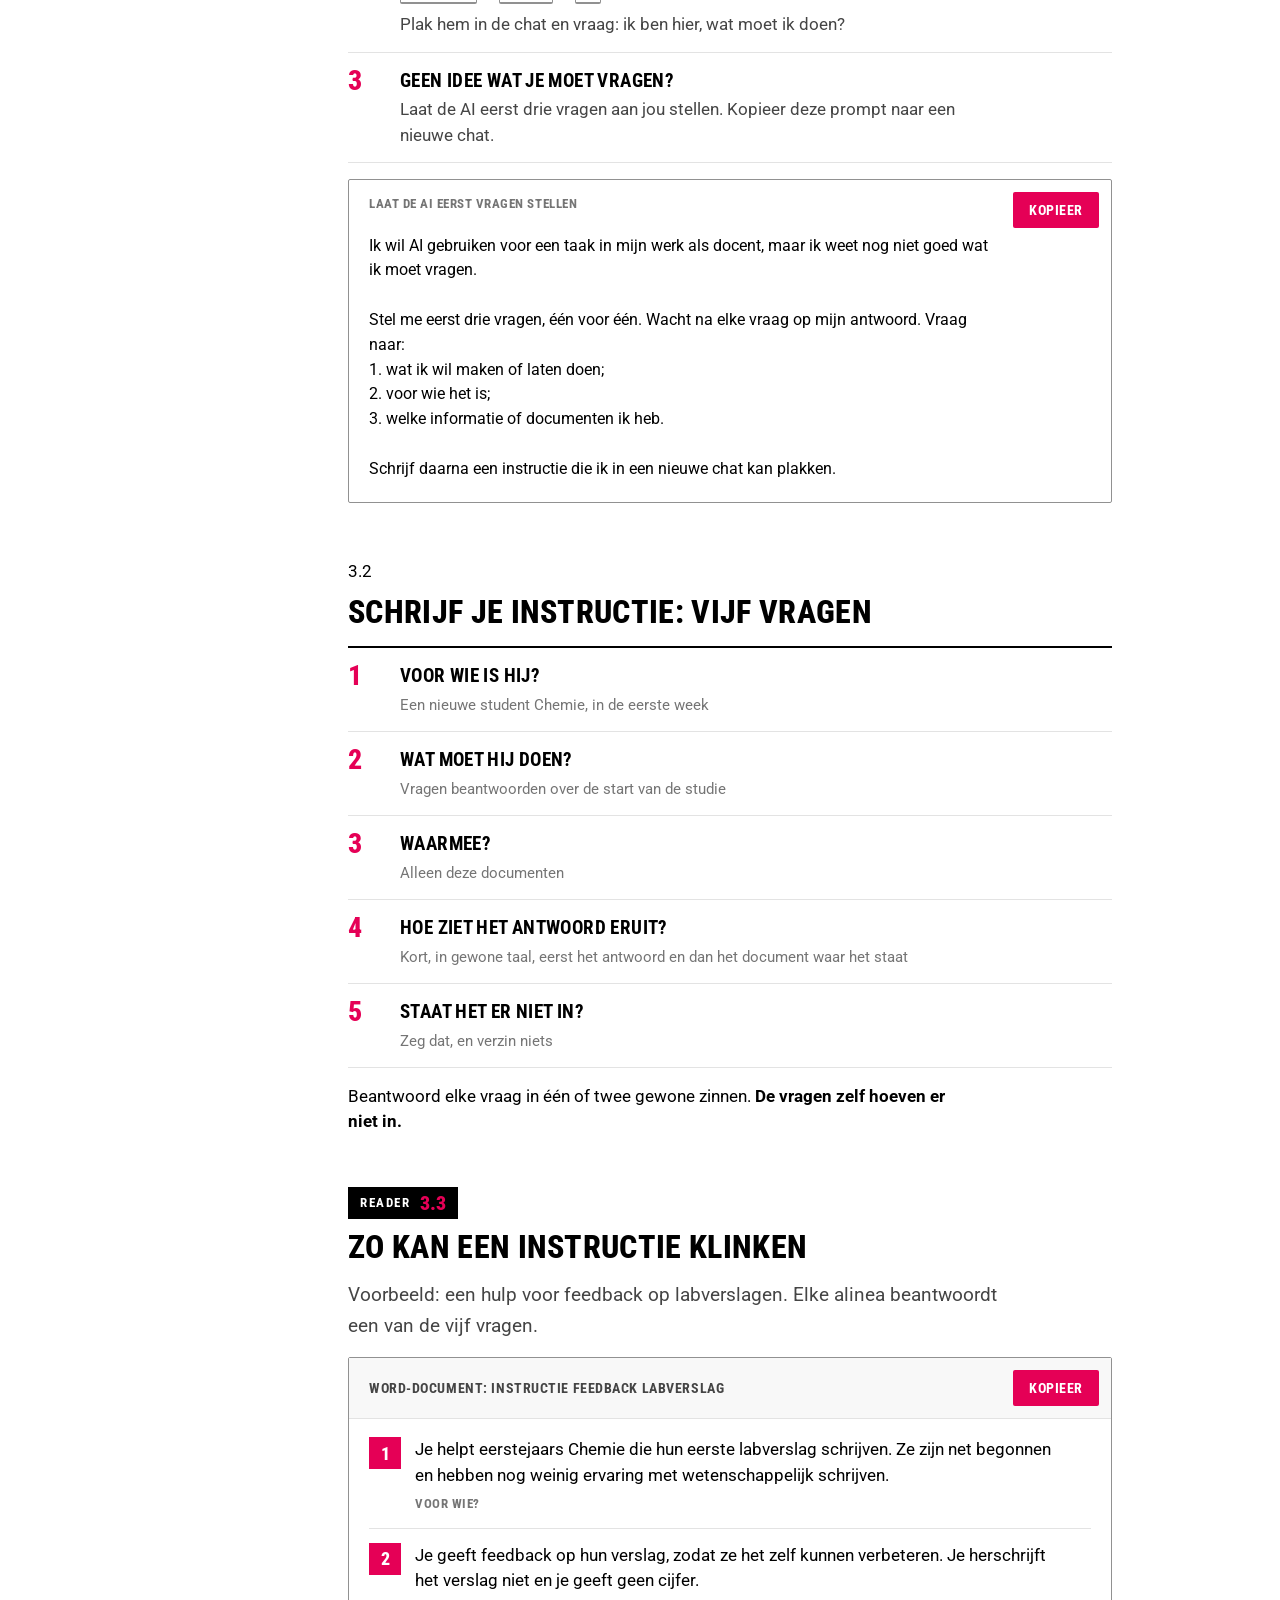
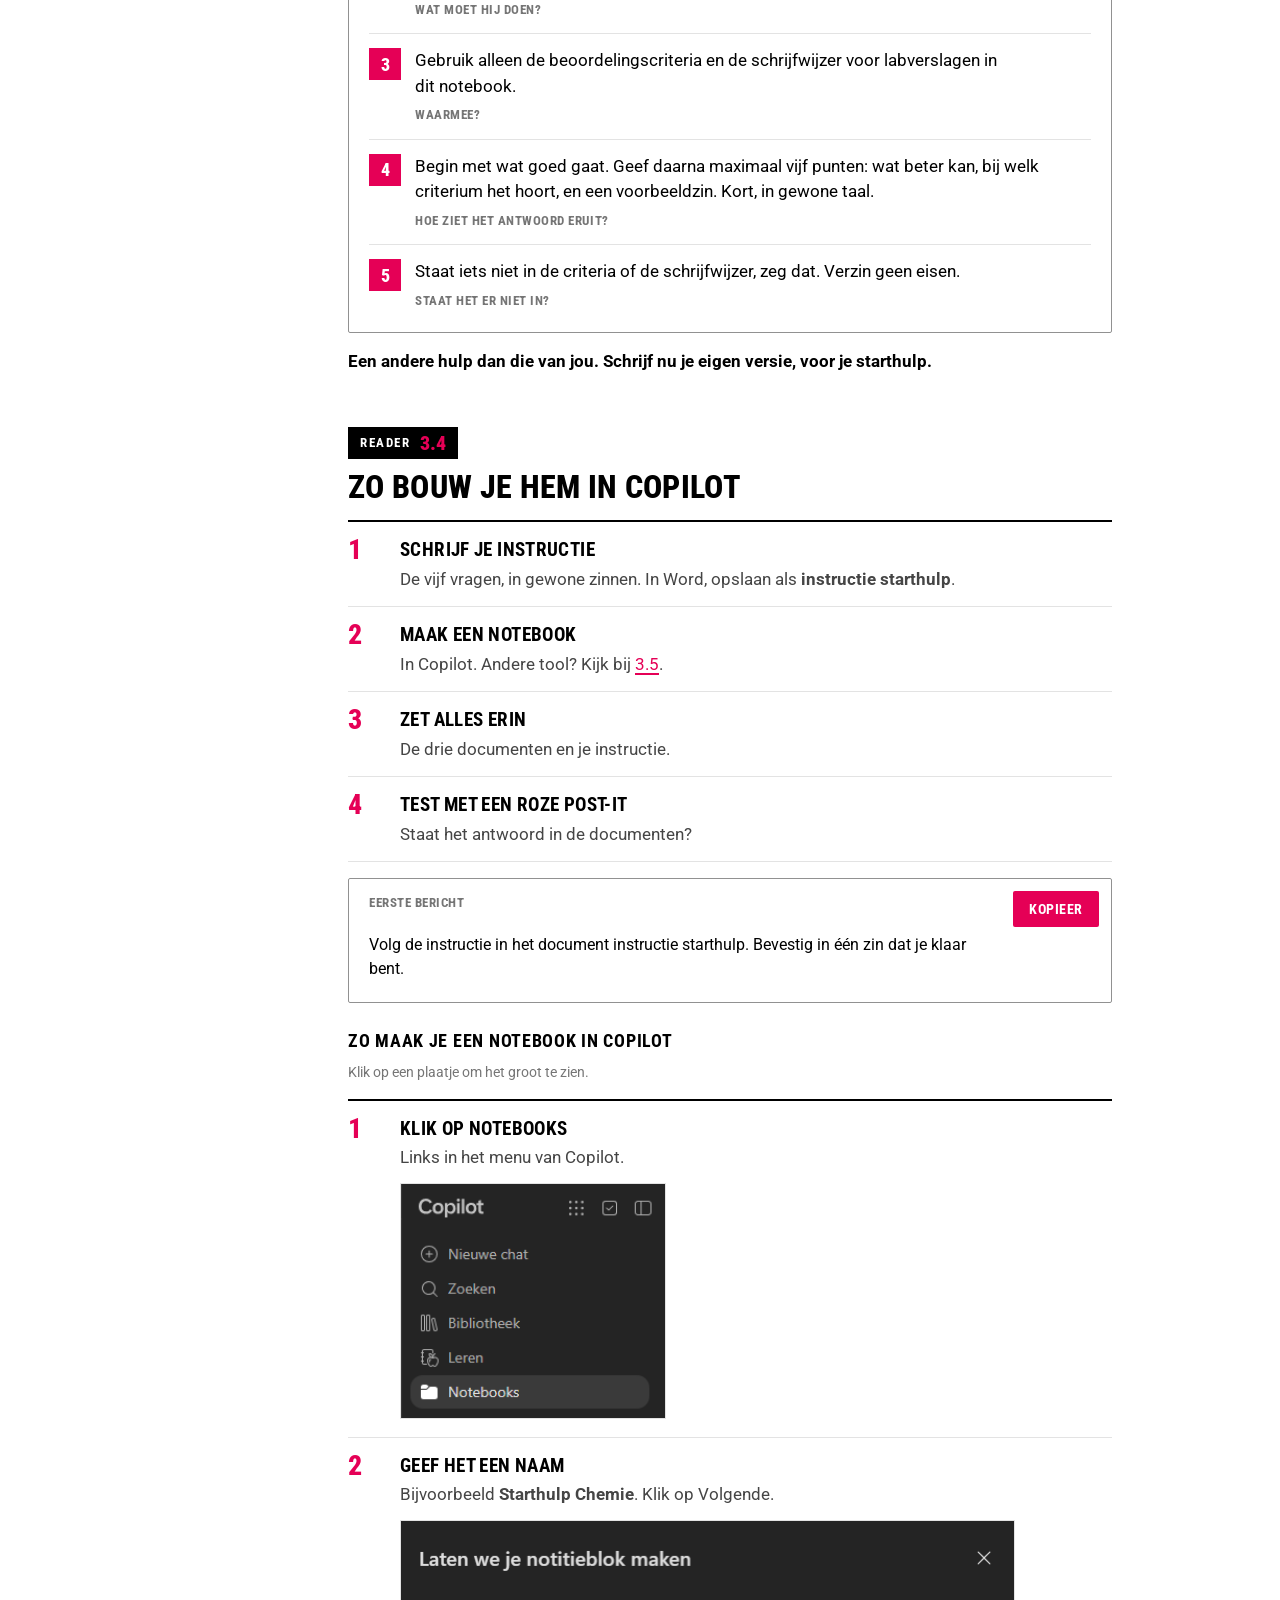
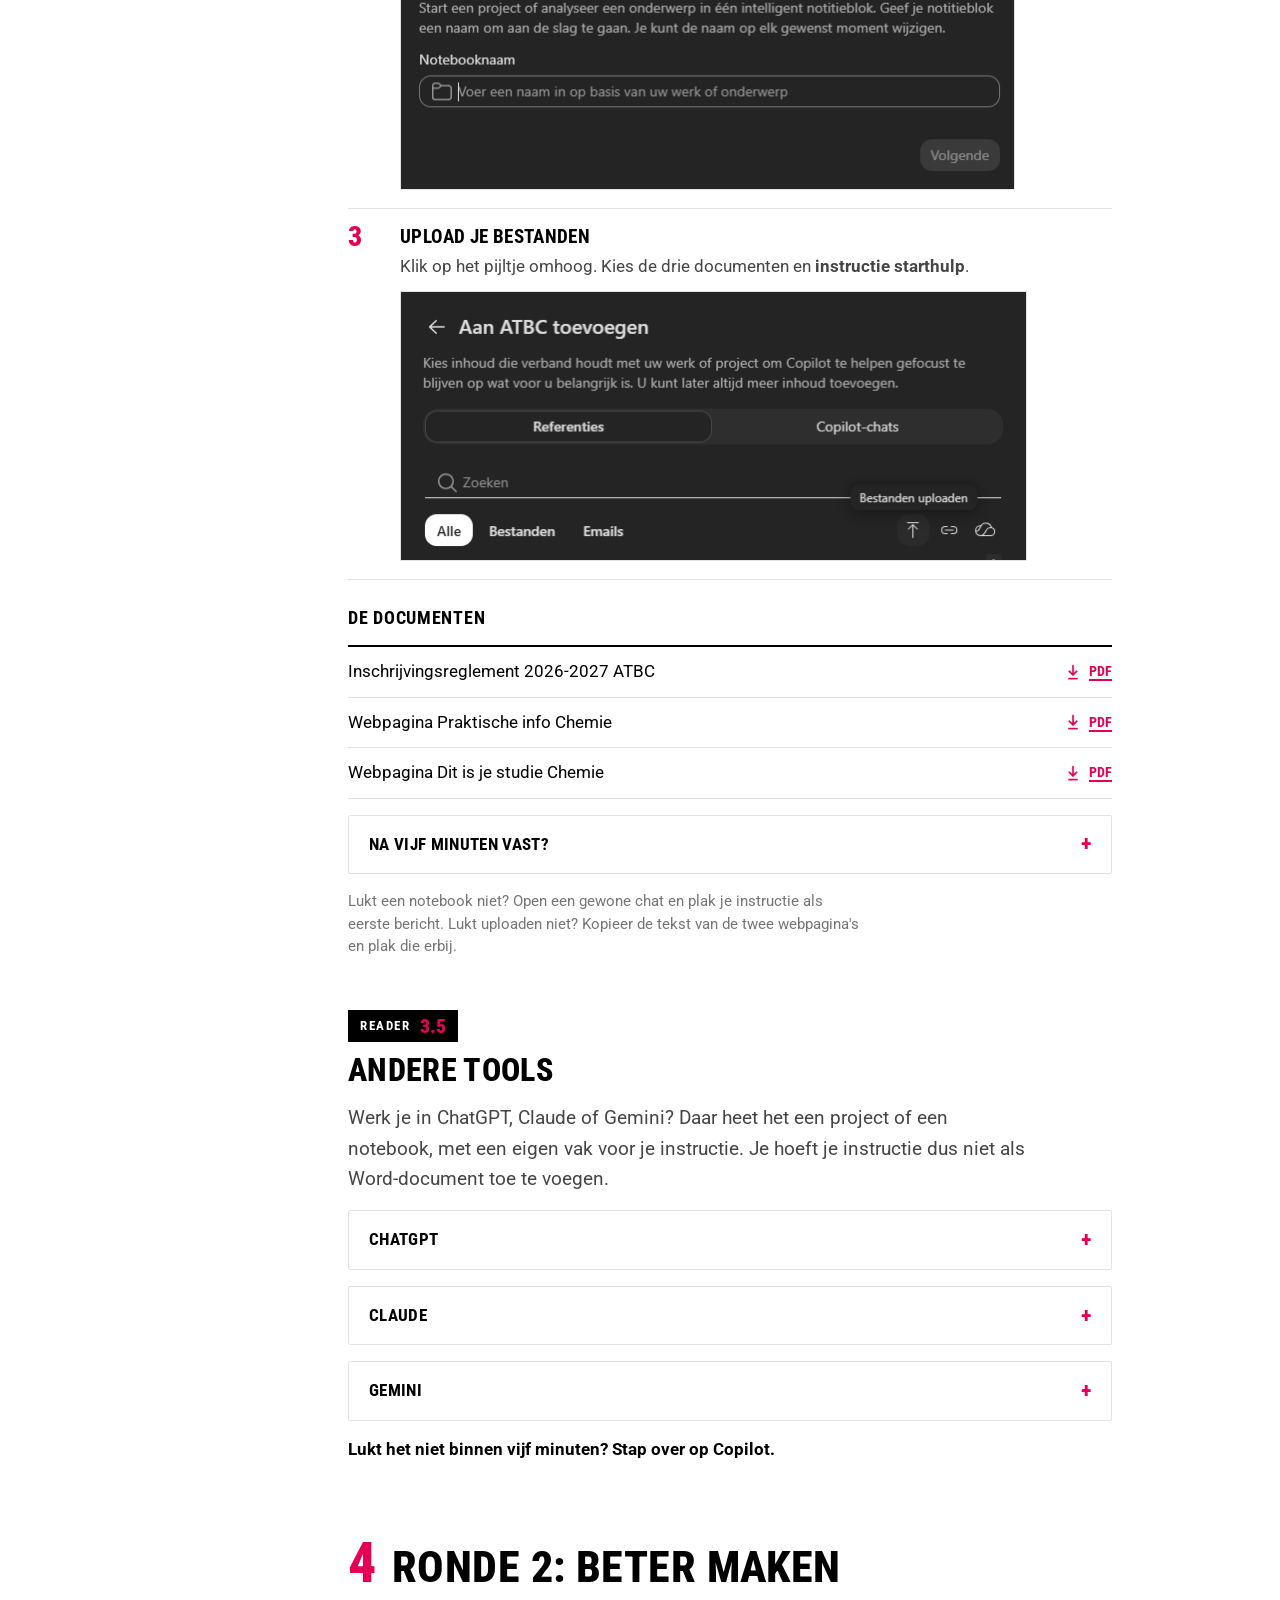
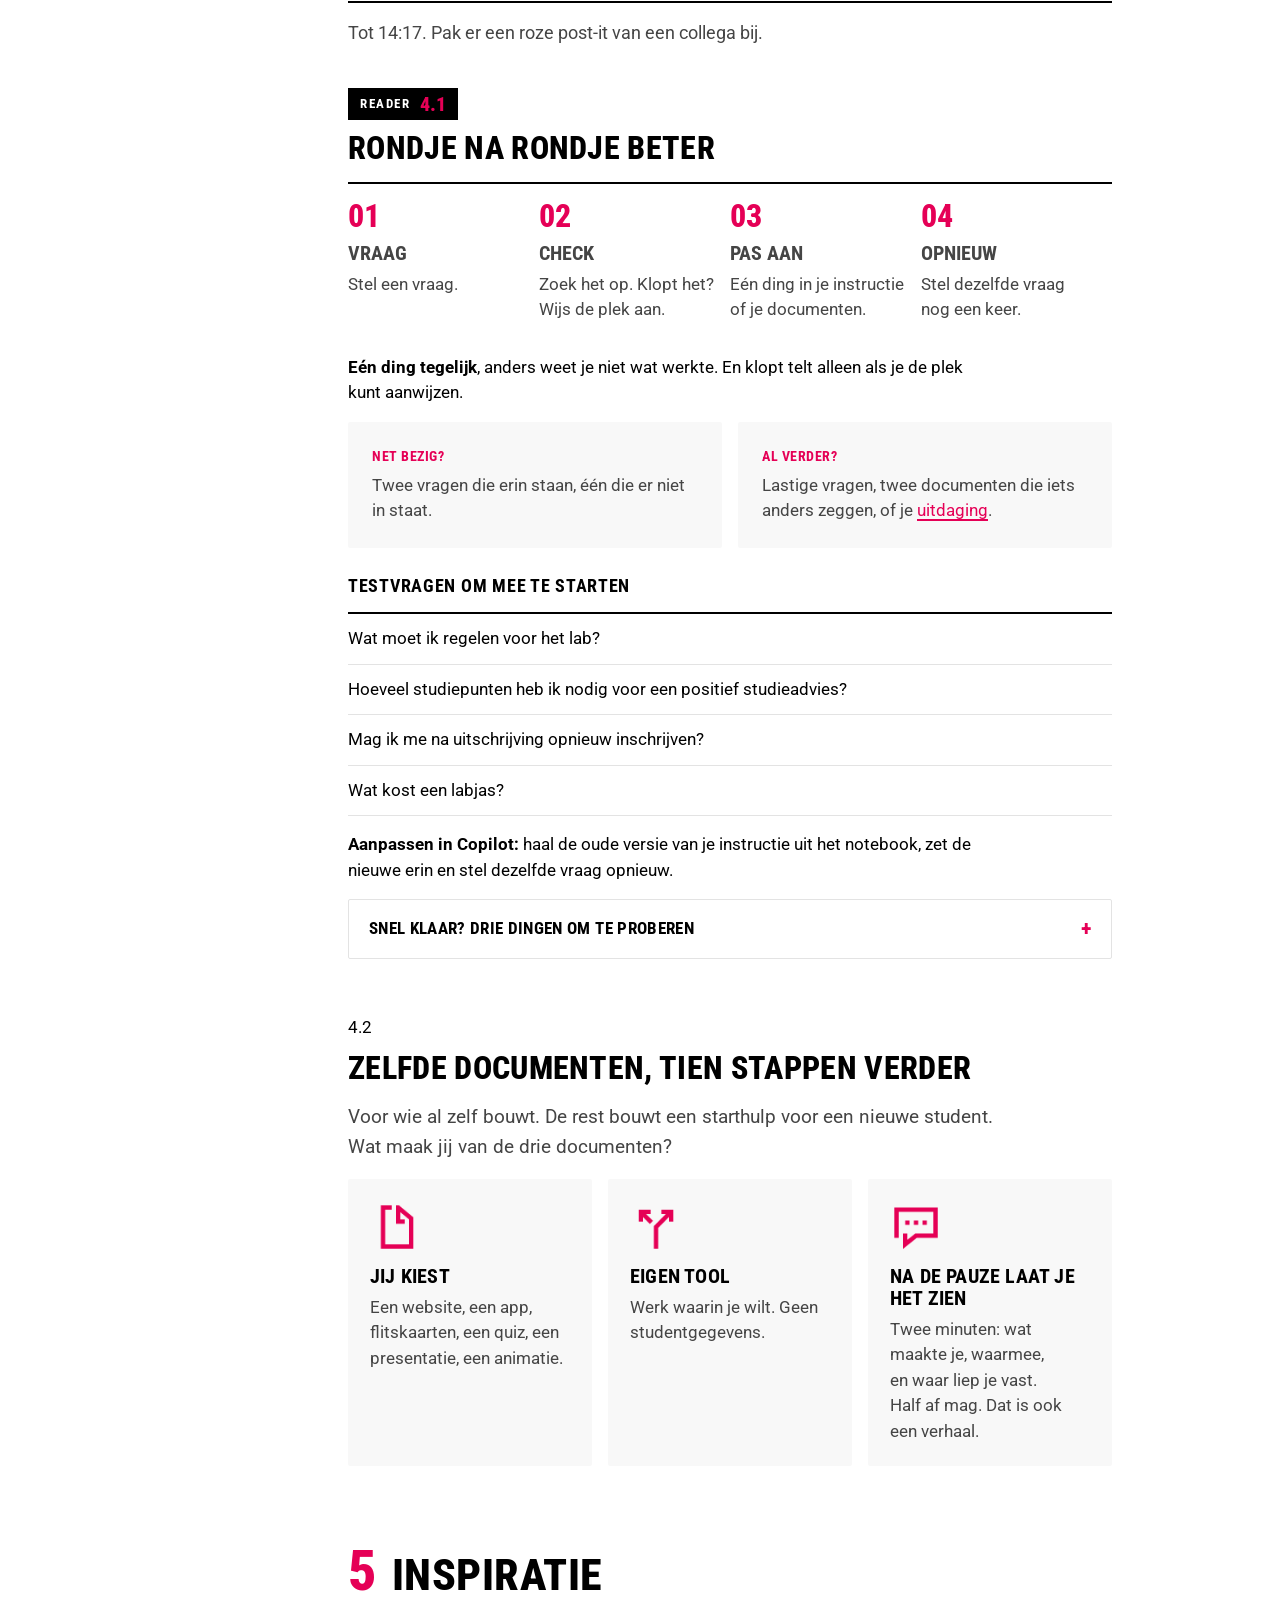
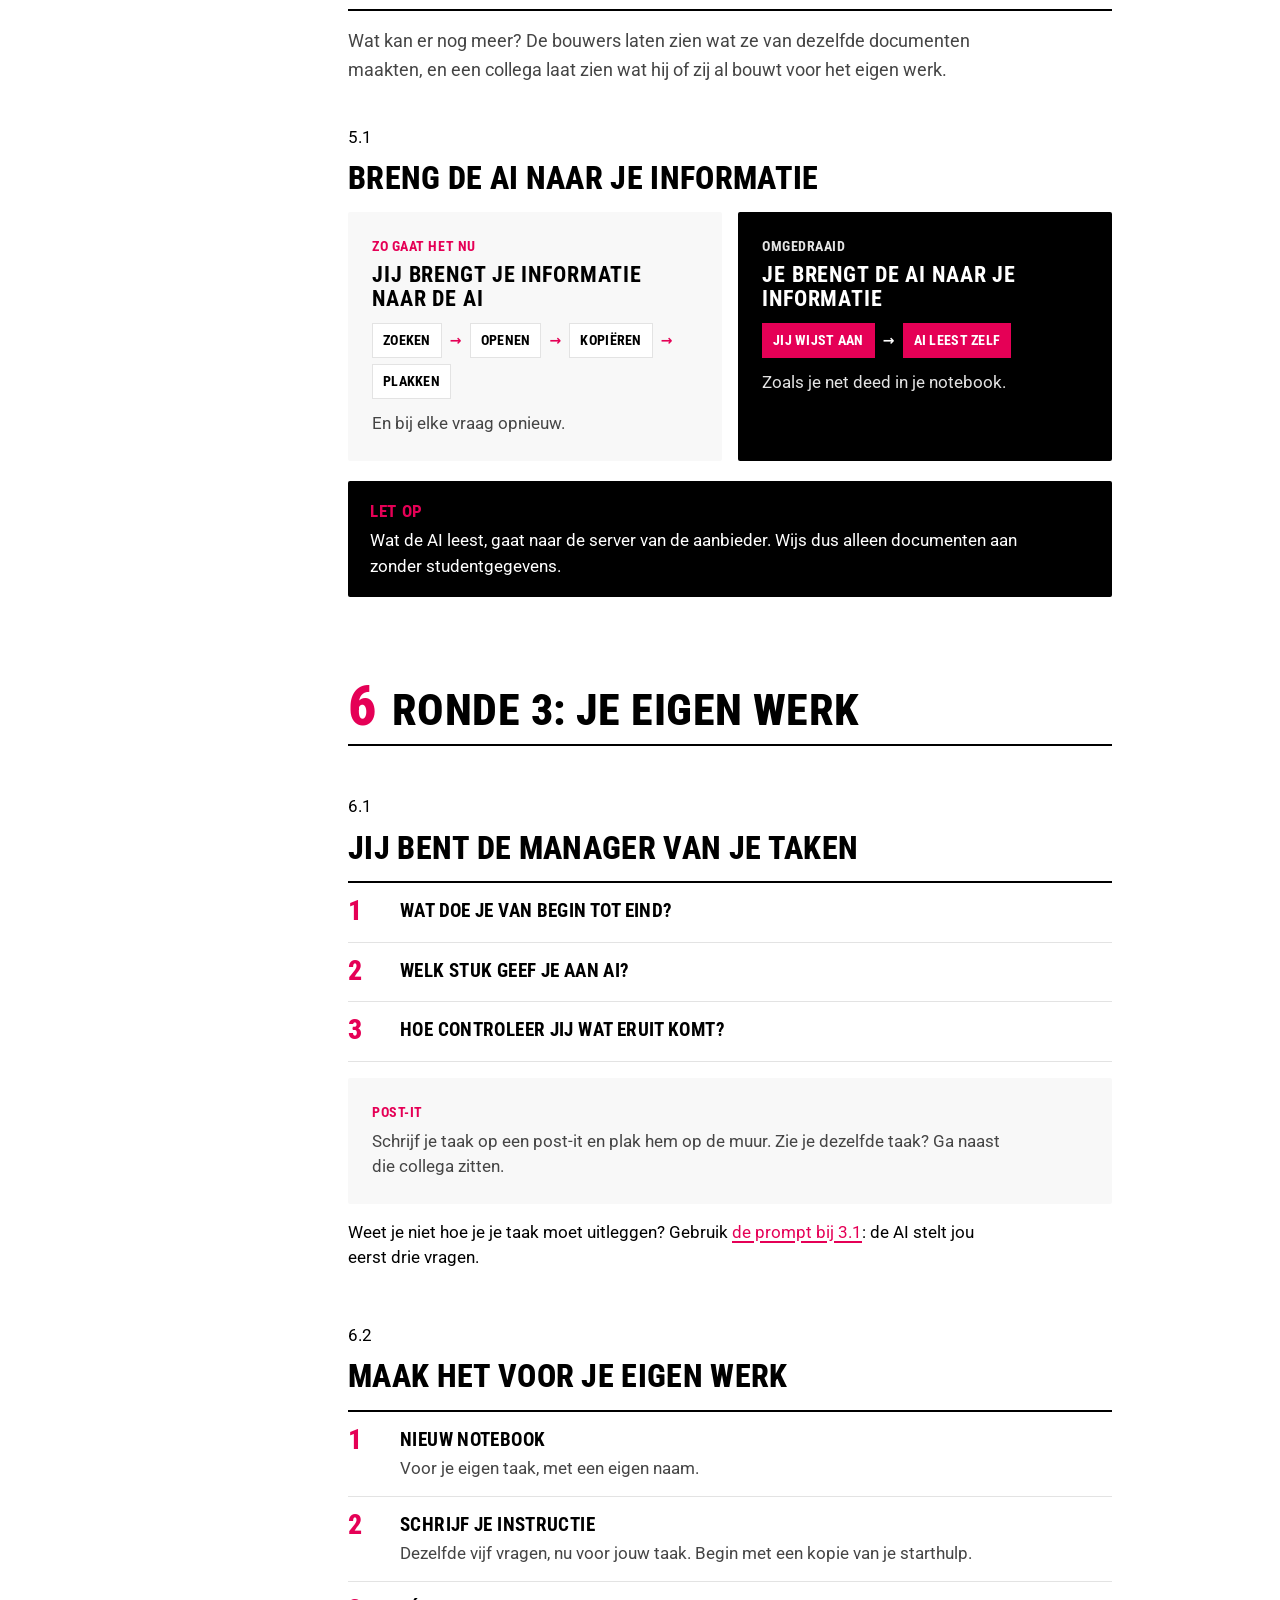
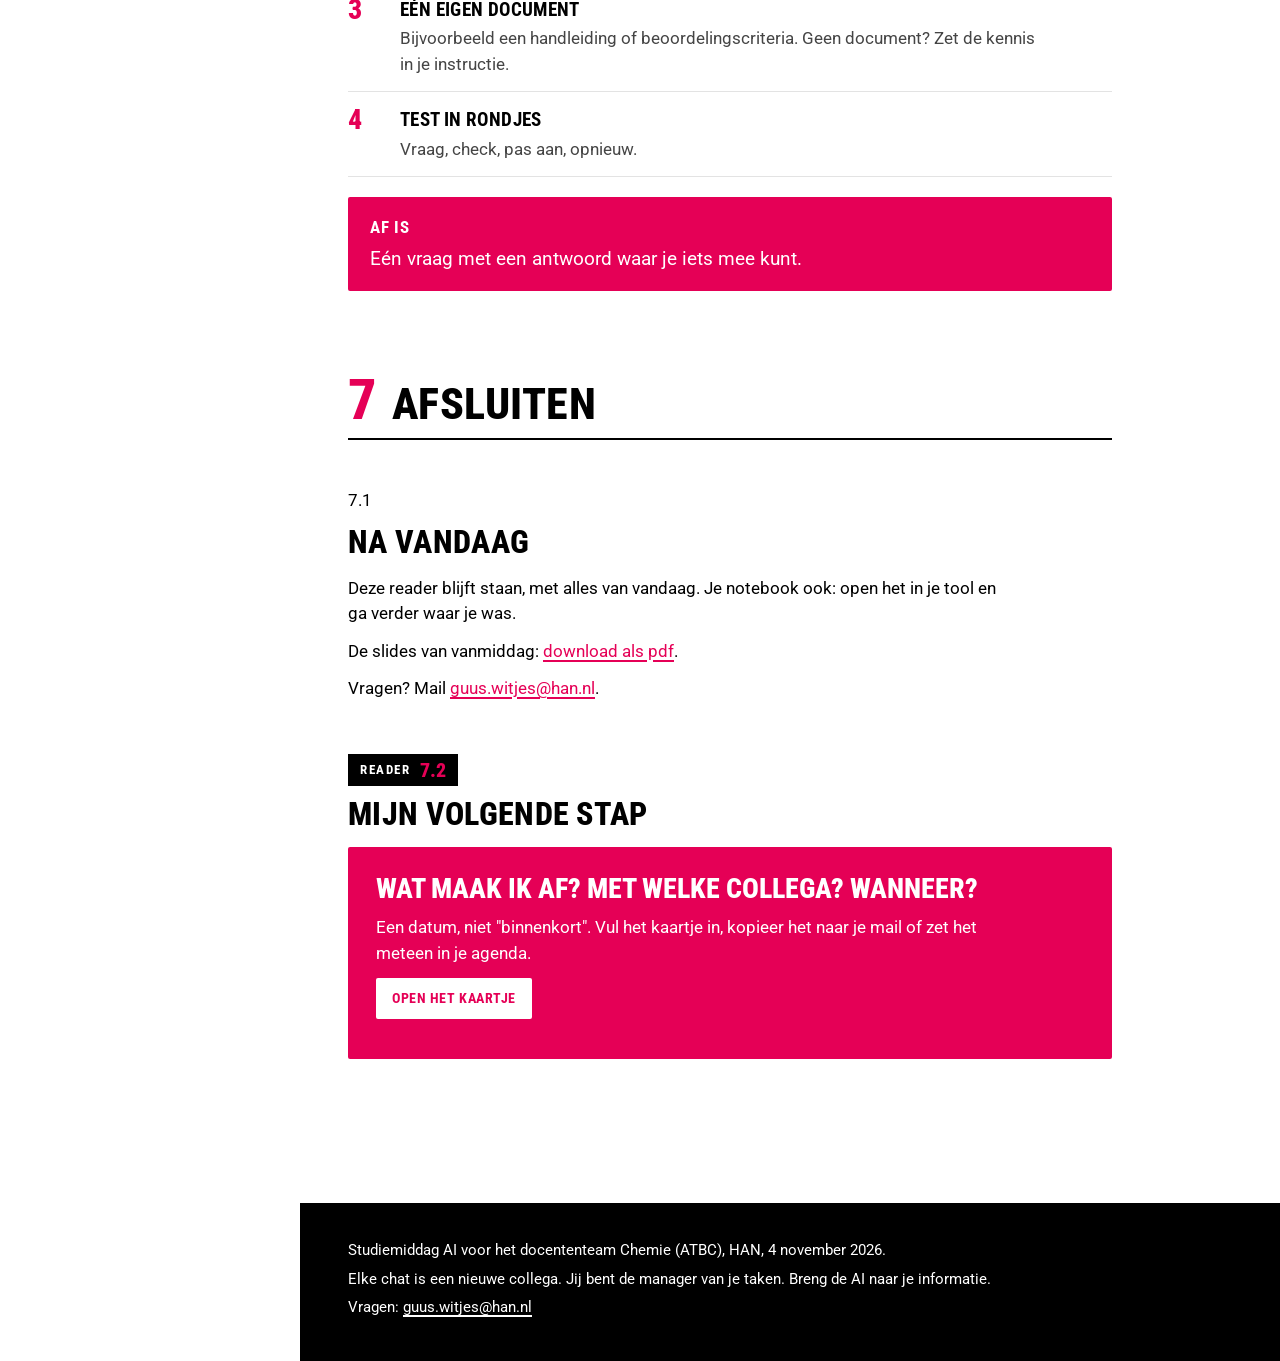
==== commit 523aee22: "Post-it-moment eigen taak: laat zien en kaartje 8 minuten later" ====
--- a/index.html
+++ b/index.html
@@ -12,7 +12,7 @@
 
 <header class="topbar">
   <a class="naam" href="#top">Studiemiddag AI <span>·</span> Chemie</a>
-  <span class="meta">Woensdag 4 november 2026 · 13:15 tot 16:00</span>
+  <span class="meta">Woensdag 4 november 2026 · 13:00 tot 16:00</span>
   <button class="menu-toggle" id="menuToggle" type="button" aria-expanded="false" aria-controls="sidebar">Menu</button>
 </header>
 
@@ -46,11 +46,11 @@
       <button class="nav-caret" type="button" aria-expanded="true" aria-controls="nav-3" aria-label="Ronde 1: onderdelen tonen of verbergen"></button>
     </div>
     <div class="nav-sub" id="nav-3">
-      <a class="nav-link sub" href="#s3-1"><span class="rd-num">3.1</span><span>Schrijf je instructie: vijf vragen</span></a>
-      <a class="nav-link sub" href="#s3-2"><span class="rd-num">3.2</span><span>Zo kan een instructie klinken</span></a>
-      <a class="nav-link sub" href="#s3-3"><span class="rd-num">3.3</span><span>Zo bouw je hem in Copilot</span></a>
-      <a class="nav-link sub" href="#s3-4"><span class="rd-num">3.4</span><span>Andere tools</span></a>
-      <a class="nav-link sub" href="#s3-5"><span class="rd-num">3.5</span><span>Drie tips</span></a>
+      <a class="nav-link sub" href="#s3-1"><span class="rd-num">3.1</span><span>Drie tips</span></a>
+      <a class="nav-link sub" href="#s3-2"><span class="rd-num">3.2</span><span>Schrijf je instructie: vijf vragen</span></a>
+      <a class="nav-link sub" href="#s3-3"><span class="rd-num">3.3</span><span>Zo kan een instructie klinken</span></a>
+      <a class="nav-link sub" href="#s3-4"><span class="rd-num">3.4</span><span>Zo bouw je hem in Copilot</span></a>
+      <a class="nav-link sub" href="#s3-5"><span class="rd-num">3.5</span><span>Andere tools</span></a>
     </div>
   </div>
   <div class="nav-group" data-group>
@@ -100,10 +100,11 @@
 <div class="hero">
   <div class="stripe" aria-hidden="true"></div>
   <p class="eyebrow">Docententeam Chemie · woensdag 4 november 2026</p>
-  <h1>Zelf maken<br>met AI</h1>
+  <h1>AI<br>aan het werk</h1>
   <p>Alles van vanmiddag op één plek: de stappen, de instructies, de documenten en je kaartje voor de volgende stap.</p>
+  <p><a class="knop wit" href="slides/studiemiddag-ai-chemie-slides.pdf" target="_blank" rel="noopener">Bekijk de slides (pdf)</a></p>
   <div class="uitleg">
-    <p class="badge"><span>Reader</span><b>1.1</b></p>
+    <p class="badge"><span>Reader</span><b>2.1</b></p>
     <p>Zie je dit blokje rechtsonder op een slide? Klik in het menu op hetzelfde nummer.</p>
   </div>
 </div>
@@ -115,21 +116,21 @@
   <div class="hoofdstuk-kop"><span class="nr">1</span><h2>Start</h2></div>
 
   <section class="onderdeel" id="s1-1">
-    <p class="badge"><span>Reader</span><b>1.1</b></p>
+    <p class="nr-klein">1.1</p>
     <h3 class="titel">Programma</h3>
     <div class="tabel-wrap">
     <table>
       <tr><th>Tijd</th><th>Wat</th><th class="naar">Reader</th></tr>
-      <tr><td class="tijd">13:15</td><td>Start en post-its</td><td class="naar"><a href="#s1-1">1</a></td></tr>
-      <tr><td class="tijd">13:30</td><td>Drie uitkomsten en nu zelf</td><td class="naar"><a href="#s2-1">2</a></td></tr>
-      <tr><td class="tijd">13:50</td><td>Ronde 1: bouwen</td><td class="naar"><a href="#s3-1">3</a></td></tr>
-      <tr><td class="tijd">14:10</td><td>Laat zien</td><td class="naar"></td></tr>
-      <tr><td class="tijd">14:20</td><td>Ronde 2: beter maken</td><td class="naar"><a href="#s4-1">4</a></td></tr>
-      <tr><td class="tijd">14:32</td><td>Pauze</td><td class="naar"></td></tr>
-      <tr><td class="tijd">14:45</td><td>Inspiratie</td><td class="naar"><a href="#s5-1">5</a></td></tr>
-      <tr><td class="tijd">14:59</td><td>Ronde 3: je eigen werk</td><td class="naar"><a href="#s6-1">6</a></td></tr>
-      <tr><td class="tijd">15:34</td><td>Laat zien</td><td class="naar"></td></tr>
-      <tr><td class="tijd">15:45</td><td>Kaartje, top en tip</td><td class="naar"><a href="#s7-2">7</a></td></tr>
+      <tr><td class="tijd">13:00</td><td>Start en post-its</td><td class="naar"><a href="#s1-1">1</a></td></tr>
+      <tr><td class="tijd">13:15</td><td>Drie uitkomsten en nu zelf</td><td class="naar"><a href="#s2-1">2</a></td></tr>
+      <tr><td class="tijd">13:35</td><td>Ronde 1: bouwen</td><td class="naar"><a href="#s3-1">3</a></td></tr>
+      <tr><td class="tijd">13:55</td><td>Laat zien</td><td class="naar"></td></tr>
+      <tr><td class="tijd">14:05</td><td>Ronde 2: beter maken</td><td class="naar"><a href="#s4-1">4</a></td></tr>
+      <tr><td class="tijd">14:17</td><td>Pauze</td><td class="naar"></td></tr>
+      <tr><td class="tijd">14:30</td><td>Inspiratie</td><td class="naar"><a href="#s5-1">5</a></td></tr>
+      <tr><td class="tijd">14:44</td><td>Ronde 3: je eigen werk</td><td class="naar"><a href="#s6-1">6</a></td></tr>
+      <tr><td class="tijd">15:30</td><td>Laat zien</td><td class="naar"></td></tr>
+      <tr><td class="tijd">15:41</td><td>Kaartje, top en tip</td><td class="naar"><a href="#s7-2">7</a></td></tr>
       <tr><td class="tijd">16:00</td><td>Borrel</td><td class="naar"></td></tr>
     </table>
     </div>
@@ -143,7 +144,7 @@
   </section>
 
   <section class="onderdeel" id="s1-2">
-    <p class="badge"><span>Reader</span><b>1.2</b></p>
+    <p class="nr-klein">1.2</p>
     <h3 class="titel">Tools en afspraken</h3>
     <p class="lead">Werk vandaag in de tool die je hebt: Copilot, ChatGPT, Claude of Gemini. Geen eigen tool? Copilot met je HAN-account.</p>
     <h4>Twee afspraken</h4>
@@ -161,12 +162,30 @@
   <section class="onderdeel" id="s2-1">
     <p class="badge"><span>Reader</span><b>2.1</b></p>
     <h3 class="titel">Wat moet een nieuwe student Chemie weten?</h3>
-    <p class="lead">Wij stelden hem op drie manieren. Lees mee en kies met je buur: welke geef je een nieuwe student? Waarom die, en niet de andere? En wat denk je dat er bij elke uitkomst gevraagd is?</p>
-    <div class="uitkomsten">
-      <div class="chat"><p class="vraag">Wat moet een nieuwe student Chemie aan de HAN weten?</p><div class="antwoord"><p>Een nieuwe student Chemie aan de HAN (Hogeschool van Arnhem en Nijmegen) hoeft niet alles al te weten, maar er zijn een paar zaken die het verschil maken tussen een soepele start en een lastig eerste semester.</p><p><b>1. Wiskunde en rekenen zijn belangrijker dan veel studenten denken</b></p></div><details><summary>Lees het hele antwoord</summary><div class="inhoud antwoord"><p>Een nieuwe student Chemie aan de HAN (Hogeschool van Arnhem en Nijmegen) hoeft niet alles al te weten, maar er zijn een paar zaken die het verschil maken tussen een soepele start en een lastig eerste semester.</p><p><b>1. Wiskunde en rekenen zijn belangrijker dan veel studenten denken</b></p><p>Chemie bestaat niet alleen uit proefjes. Je gebruikt regelmatig:</p><ul><li>Concentratieberekeningen</li><li>Mol- en massaomrekeningen</li><li>Grafieken interpreteren</li><li>Basisstatistiek</li><li>Formules herschrijven</li></ul><p>Een opfriscursus middelbare-schoolwiskunde (vooral procenten, machten, logaritmen en vergelijkingen) helpt enorm.</p><p><b>2. Veilig werken staat altijd voorop</b></p><p>Vanaf de eerste practica krijg je te maken met:</p><ul><li>Veiligheidsbrillen en labjassen</li><li>Veiligheidsbladen (SDS/MSDS)</li><li>Gevaarssymbolen (CLP/GHS)</li><li>Afvalscheiding van chemicaliën</li></ul><p>In het laboratorium geldt vaak: veiligheid gaat vóór snelheid en resultaat.</p><p><b>3. Practica vragen voorbereiding</b></p><p>Veel eerstejaars verwachten dat ze in het lab leren wat ze moeten doen. In werkelijkheid moet je vaak:</p><ul><li>Het practicum vooraf lezen</li><li>Berekeningen vooraf maken</li><li>Het doel van het experiment begrijpen</li><li>Resultaten direct verwerken</li></ul><p>Wie onvoorbereid verschijnt, loopt snel achter.</p><p><b>4. Verslaglegging is een groot onderdeel van de opleiding</b></p><p>Chemici experimenteren niet alleen; ze documenteren ook. Je schrijft:</p><ul><li>Prakticumverslagen</li><li>Onderzoeksrapporten</li><li>Literatuurstudies</li><li>Presentaties</li></ul><p>Goede communicatievaardigheden zijn net zo belangrijk als laboratoriumvaardigheden.</p><p><b>5. Je leert meer dan alleen scheikunde</b></p><p>Op de HAN komen ook onderwerpen voorbij zoals:</p><ul><li>Analytische chemie</li><li>Organische chemie</li><li>Fysische chemie</li><li>Biochemie</li><li>Procestechnologie</li><li>Kwaliteitszorg</li><li>Data-analyse</li></ul><p>Daardoor kun je later verschillende kanten op.</p><p><b>6. Samenwerken hoort bij het vak</b></p><p>In de beroepspraktijk werk je vrijwel altijd in teams. Tijdens de opleiding krijg je daarom:</p><ul><li>Groepsprojecten</li><li>Projectmatig werken</li><li>Presentaties</li><li>Opdrachten met bedrijven</li></ul><p>Goede planning en communicatie zijn daarom belangrijk.</p><p><b>7. De arbeidsmarkt is gunstig</b></p><p>Afgestudeerden van Chemie vinden vaak werk bij:</p><ul><li>Analytische laboratoria</li><li>Farmaceutische bedrijven</li><li>Voedingsmiddelenindustrie</li><li>Waterbedrijven</li><li>Milieulaboratoria</li><li>Materiaal- en kunststofbedrijven</li></ul><p>In Oost-Nederland zijn bijvoorbeeld organisaties actief zoals Alliander, Vitens, Nouryon, Teijin Aramid, bovengenoemde laboratoria en diverse advies- en onderzoeksbureaus waar chemische kennis waardevol is.</p><p><b>8. Stage en praktijkervaring maken het verschil</b></p><p>Werkgevers kijken vaak naar:</p><ul><li>Stage-ervaring</li><li>Praktijkvaardigheden</li><li>Zelfstandig kunnen werken</li><li>Nauwkeurigheid in het lab</li></ul><p>Begin daarom vroeg met het opbouwen van een professioneel netwerk en een goed LinkedIn-profiel.</p><p><b>Tips voor je eerste 100 dagen</b></p><ul><li>Volg alle introductieactiviteiten.</li><li>Maak vanaf week 1 samenvattingen.</li><li>Zoek een vaste practicumgroep.</li><li>Stel vragen in het lab.</li><li>Houd je verslagen direct bij.</li><li>Besteed extra aandacht aan rekenen en statistiek.</li><li>Wacht niet tot vlak voor tentamens met leren.</li></ul><p>Kort samengevat: een HAN-student Chemie die nieuwsgierig is, nauwkeurig werkt, veilig handelt en consequent zijn practica en verslagen voorbereidt, heeft meestal een uitstekende start van de opleiding.</p></div></details><p class="nummer">1</p></div>
-      <div class="chat"><p class="vraag">Wat moet een nieuwe student Chemie aan de HAN weten?</p><div class="antwoord"><p><b>Starten met Chemie aan de HAN: praktisch overzicht voor eerstejaars (2026-2027)</b></p><p>Als nieuwe voltijdstudent Chemie aan de HAN volg je een vierjarige bachelor van 240 EC in het eigen ATBC-gebouw aan de Laan van Scheut 2 in Nijmegen, met vanaf dag één veel labwerk. Het belangrijkste nieuws voor jouw jaar: Chemie geeft sinds september 2026 geen bindend studieadvies meer, maar een niet-bindend persoonlijk studieadvies (PSA) met een doorstroomnorm naar jaar 2.</p></div><details><summary>Lees het hele antwoord</summary><div class="inhoud antwoord"><p><b>Starten met Chemie aan de HAN: praktisch overzicht voor eerstejaars (2026-2027)</b></p><p>Als nieuwe voltijdstudent Chemie aan de HAN volg je een vierjarige bachelor van 240 EC in het eigen ATBC-gebouw aan de Laan van Scheut 2 in Nijmegen, met vanaf dag één veel labwerk. Het belangrijkste nieuws voor jouw jaar: Chemie geeft sinds september 2026 geen bindend studieadvies meer, maar een niet-bindend persoonlijk studieadvies (PSA) met een doorstroomnorm naar jaar 2.</p><p><b>TL;DR</b></p><p>Opbouw: het eerste halfjaar start je samen met Biologie en Medisch Laboratoriumonderzoek, daarna gaat het volledig over chemie. In jaar 3 kies je analytische chemie of organische en polymeerchemie. Jaar 3 en 4 bevatten een stage en een minor (elk een halfjaar, volgorde zelf te kiezen) en een afstudeeropdracht van een halfjaar.</p><p>Studieadvies: het HAN-nieuwsbericht “HAN schaft het BSA af” zet Chemie (voltijd en deeltijd) op de lijst van opleidingen die al in september 2026 met het PSA zijn gestart, een jaar voor de HAN-brede invoering in 2027-2028. Het advies is niet bindend. Je mag wel pas met de vakken van jaar 2 beginnen als je de doorstroomnorm haalt. Volgens de HAN-propedeusepagina is dat HAN-breed “minimaal 30 tot 45 studiepunten van het 1e jaar”. De Chemie-pagina “Dit is je studie” noemt minimaal 45 EC. De exacte norm staat in de OS-OER.</p><p>Direct regelen: een laptop (Windows aanbevolen, geen Chromebook of tablet), een labkit uit de CampusStore en de verplichte LabArchives-licentie voor het elektronische labjournaal. Raak ook wegwijs in Insite, OSIRIS, MyX en Brightspace. Met vragen ga je eerst naar je studieloopbaanbegeleider.</p><p><b>Key Findings</b></p><p>De voltijdopleiding duurt 4 jaar. Met een goed aansluitend vwo- of mbo-diploma kan het soms in 3 jaar: je stroomt dan in jaar 2 in en krijgt vrijstelling voor de propedeuse als je jaar 2 goed afrondt.</p><p>Volgens de Chemie-pagina “Dit is je studie” heb je in jaar 1 “ongeveer 12 uur theorie en 8 uur praktijk” en “ongeveer 20 uur” zelfstudie per week. Een EC staat voor 28 studiebelastingsuren, dus een studiejaar van 60 EC komt neer op 1680 uur.</p><p>Bij de meeste HAN-opleidingen krijg je studiepunten per blok: pas als alle onderdelen van een blok gehaald zijn, worden de punten toegekend. Herkansen kan.</p><p>Veiligheid is een apart vak in jaar 1. De opleidingspagina Chemie voltijd noemt het expliciet als leerdoel: “Je leert hoe je veilig werkt met gevaarlijke stoffen.”</p><p>De Engelstalige variant Chemistry heeft dezelfde inhoud. Chemie zelf wordt in het Nederlands gegeven.</p><p>De studievereniging voor Chemie is SV ‘t Reactievat, die ook de introductie organiseert.</p><p><b>Details</b></p><p><b>1. Opbouw en inhoud van de opleiding</b></p><p>Propedeuse (jaar 1). De eerste zes maanden studeer je samen met studenten Biologie en Medisch Laboratoriumonderzoek (BML); de programma’s zijn in die periode gelijk. De tweede helft gaat volledig over chemie: een theoretische basis in analytische en organische chemie, en daarnaast polymeerchemie.</p><p>De HAN noemt voor jaar 1 onder meer:</p><ul><li>practica en laboratoriumpraktijk</li><li>wiskunde/labrekenen en natuurkunde</li><li>veiligheid</li><li>workshop Excel en sociale vaardigheden</li><li>histologische kleuringen, (micro)biologie, moleculaire technieken, microscopie en biochemische technieken</li><li>atoom- en molecuulopbouw, workshop reactiemechanismen en thermodynamica</li></ul><p>Je werkt in groepjes aan (bijna) realistische biomedische en chemische vraagstukken.</p><p>Hoofdfase (jaar 2). Je verdiept de theoretische basis en doet veel onderzoek in groepjes en projecten. Voorbeelden zijn het maken van bioplastics, of een organische reactie bestuderen en het reactiemengsel analyseren. Aan het eind van jaar 2 ken je alle aspecten van het vak analist globaal.</p><p>Specialisatie (begin jaar 3). Je kiest tussen:</p><ul><li>Analytische chemie: kwalitatieve en kwantitatieve analyse, bijvoorbeeld van schadelijke stoffen, bodemmonsters, voedingsstoffen of forensische monsters.</li><li>Organische en polymeerchemie: (synthetische) organische chemie, vaak voor de farmaceutische sector, of polymeerchemie (lijmen, kitten, coatings, plastics, vezels).</li></ul><p>Projecten in jaar 3 vinden vaak plaats bij of in opdracht van bedrijven.</p><p>Stage, minor en afstuderen (jaar 3 en 4). In jaar 3 en de eerste helft van jaar 4 doe je een stage en een minor van elk een halfjaar, in een volgorde die je zelf kiest. De HAN onderscheidt verdiepende, verbredende en doorstroomminoren. Als voorbeelden noemt de opleiding onder meer datatechnologie, biobased innovations, drug discovery en bio-nanotechnologie. Het laatste halfjaar staat in het teken van de afstudeeropdracht: zelfstandig onderzoek in het laboratorium van een bedrijf of instituut, eventueel in het buitenland. Je ontvangt de graad Bachelor of Science met een Engelstalig diplomasupplement.</p><p>Extra uitdaging: Analytical Sciences Talent Program (ASTP). Getalenteerde studenten kunnen in de propedeuse solliciteren voor dit Engelstalige programma van 3 jaar. Volgens TI-COAST wordt het georganiseerd door de HAN, Hogeschool Utrecht, Hogeschool Inholland en TI-COAST, en hoort het bij de talentprogramma’s van ChemistryNL. Volgens de HAN:</p><ul><li>zijn er jaarlijks 25 plaatsen;</li><li>sluit de sollicitatie op 31 mei;</li><li>volg je het programma vanaf je tweede jaar naast het reguliere curriculum, op zaterdagen en in vakanties (ongeveer 100 extra collegeuren per jaar).</li></ul><p>De Engelstalige HAN-pagina noemt daarbij de ChemistryNL Student Grant van € 1.200 tot € 5.000 per jaar. Deze data en bedragen kunnen per jaar verschillen; controleer ze in jouw propedeusejaar.</p><p><b>2. Toetsing en studieadvies (BSA wordt PSA)</b></p><p>De HAN schaft het bindend studieadvies af. Volgens het HAN-nieuwsbericht “HAN schaft het BSA af” geldt het PSA vanaf 2027-2028 voor alle bachelors en Ad’s. “Een groot deel van de opleidingen start hier zelfs al mee in september 2026”, en Chemie (voltijd en deeltijd) en Chemistry staan op die lijst. Voor jou betekent dat:</p><ul><li>Je studiebegeleider bespreekt in jaar 1 minimaal 3 keer met je hoe het gaat. In het laatste gesprek krijg je het PSA.</li><li>Het advies kijkt niet alleen naar studiepunten, maar ook naar motivatie, betrokkenheid, inzet, houding, aanwezigheid, geschiktheid en persoonlijke omstandigheden.</li><li>Het advies is niet bindend: jij beslist of je doorgaat.</li><li>Wel geldt een doorstroomnorm: pas als je die haalt, mag je beginnen met de vakken van jaar 2. Volgens de HAN-pagina “Je hbo propedeuse: studiepunten en studieadvies” is dat HAN-breed “minimaal 30 tot 45 studiepunten van het 1e jaar”, soms aangevuld met specifieke tentamens. Het exacte aantal voor Chemie staat in het opleidingsstatuut (OS-OER). De Chemie-pagina “Dit is je studie” stelt: “Voor de opleiding Chemie moet je aan het einde van het 1e jaar minimaal 45 studiepunten/EC’s hebben gehaald.”</li><li>Haal je de norm niet, dan blijf je ingeschreven maar loop je vertraging op. Soms mag je al enkele vakken van jaar 2 volgen.</li></ul><p>Let op twee bronnenconflicten:</p><ul><li>Studiekeuze123 vermeldt voor HAN Chemie nog een bindend studieadvies van 45 EC. Dat is achterhaald ten opzichte van de informatie van de HAN zelf.</li><li>Op de praktische-infopagina staat dat het gelinkte opleidingsstatuut dat van 2025-2026 is. Het OS-OER wordt elk jaar opnieuw vastgesteld. Controleer dus de versie 2026-2027 (via “Praktische info” op de opleidingspagina) voor de exacte doorstroomnorm, eventuele verplichte onderdelen en aanwezigheidsregels bij practica.</li></ul><p>In oudere Chemie-OER’s (2019-2020 en 2021-2022) was aanwezigheid bij praktijklessen verplicht, en leidde onvoldoende aanwezigheid tot een praktijkbeoordeling van 0,0. Reken erop dat practica ook nu aanwezigheid vereisen, maar controleer de huidige regel.</p><p><b>3. Practica en laboratoriumveiligheid</b></p><ul><li>Labwerk: je staat vanaf het begin in het lab. De Engelstalige HAN-pagina Bachelor Chemistry zegt: “You also work 1 whole day a week in the lab.”</li><li>Labkit: verplicht voor practica en te koop in de CampusStore. Op de eerste lesdag kun je hem aanschaffen. De HAN publiceert niet wat er in de labkit zit.</li><li>Labjas en veiligheidsbril: in een HAN-flyer uit 2022 voor nieuwe BML-studenten (dezelfde academie en hetzelfde gebouw) stond: “Voor de praktijklessen in het laboratorium is een labjas verplicht.” De sectorbrede Arbocatalogus hbo schrijft labjas en bril voor bij werken met ontvlambare, giftige, irriterende of oxiderende stoffen, en in zwaardere zones ongeacht de werkzaamheden. Een actuele HAN-specifieke regeling heb ik niet gevonden. Ga ervan uit dat je in het chemielab altijd labjas en veiligheidsbril draagt, en volg de instructies van docenten en labpersoneel.</li><li>Veiligheidsinstructie: veiligheid is een vak in jaar 1, en in oudere OER’s zat een “Kennistoets Veiligheid” in de eerste onderwijseenheid. Of er in 2026-2027 een aparte verplichte toets is voordat je het lab in mag, staat niet in openbare HAN-bronnen. Vraag het na bij je studieloopbaanbegeleider of zoek het op in de studiehandleiding op Brightspace.</li><li>LabArchives: een account met HAN-licentie voor dit elektronische labjournaal is verplicht voor Chemiestudenten. Je koopt de licentie via de HAN-webshop.</li></ul><p><b>4. Materialen en kosten (eerste jaar, indicatief volgens de HAN)</b></p><ul><li>Collegegeld: bereken via de HAN-collegegeldpagina (verschilt per persoon en jaar)</li><li>Laptop: € 500 tot € 1.000</li><li>Introductie: € 100</li><li>Boeken jaar 1: ongeveer € 400, plus maximaal € 50 voor de labkit</li><li>LabArchives-licentie: € 50</li><li>Stage: mogelijk reis- en verblijfkosten, afhankelijk van de stageplek</li></ul><p>Boeken: de boekenlijst “Chemie Jaar 1” staat op Studiewinkel.nl. Je kunt ook tweedehands kopen of lenen in de HAN-bibliotheek. Readers krijg je digitaal tijdens het jaar.</p><p>Laptop:</p><ul><li>Windows 10 of 11 heeft de voorkeur (advies: Windows 11, maximaal 14 inch, niet ouder dan 3 jaar), met een HDMI-aansluiting of adapter.</li><li>Chromebooks en tablets zijn niet geschikt.</li><li>Je gebruikt Microsoft 365 (gratis via de HAN) en maakt sommige toetsen digitaal op je eigen laptop (Bring Your Own Device).</li><li>Met een MacBook heb je voor minstens één Windows-only applicatie een Windows-omgeving nodig, op eigen kosten.</li><li>Kun je geen laptop aanschaffen, dan kun je voor toetsen een leenlaptop gebruiken.</li></ul><p>Rekenmachine: ik vond geen HAN-voorschrift voor een specifiek model voor Chemie. Vraag bij je eerste toetsen na welke rekenmachine is toegestaan.</p><p><b>5. Locatie en faciliteiten</b></p><ul><li>Gebouw: Laan van Scheut 2, 6525 EM Nijmegen, onderdeel van de HAN Campus bij station Nijmegen Heyendaal. Daar zijn broodjes en soep te koop. Voor een warme maaltijd of de pub ga je naar Kapittelweg 33 of 35.</li><li>CampusStore: Kapittelweg 33, ruimte D0.40 (readers, kantoorartikelen, labkit).</li><li>Bibliotheek: HAN Bibliotheek Nijmegen op Kapittelweg 33 (eerste en tweede verdieping). De balie is op werkdagen open van 08:30 tot 17:00, en op maandag, dinsdag en donderdag ook van 17:30 tot 20:00. Selfservice-uitleen en studiewerkplekken zijn toegankelijk zolang het gebouw open is. Lenen gaat met je HANcard; de standaardtermijn is 4 weken. In vakanties gelden andere openingstijden.</li></ul><p><b>6. Digitale omgeving</b></p><ul><li>HANaccount: inloggen op alle voorzieningen; activeren door je tijdelijke wachtwoord te wijzigen</li><li>HANmail / Microsoft 365: mail, agenda, Teams, Office</li><li>HAN Insite: intranet: regelingen, geldzaken, herinschrijven, jaarrooster, hulp</li><li>OSIRIS: cijfers en studiepunten, inschrijven voor tentamens, afspraken met begeleiders</li><li>MyX (My Xedule): lesrooster</li><li>Brightspace: lesvoorbereiding, opdrachten inleveren, feedback</li><li>LabArchives: elektronisch labjournaal (verplicht)</li><li>Wifi: via de geteduroam-app met je HANaccount</li><li>HANcard: nodig bij tentamens, printen, lenen en parkeren</li></ul><p>“Onderwijs Online Nijmegen” is geen HAN-systeem; de leeromgeving van de HAN is Brightspace.</p><p><b>7. Studiebegeleiding</b></p><ul><li>Studieloopbaanbegeleider (slb’er): je persoonlijke coach en eerste aanspreekpunt. Volgens de opleiding zie je elkaar in jaar 1 wekelijks; daarna bepaal je zelf hoeveel begeleiding je wilt. De slb’er geeft ook het PSA.</li><li>Studieadviseur: regelt zaken zoals speciale tentamenvoorzieningen of een aangepast studieplan bij bijzondere omstandigheden.</li><li>Student Support Center: studentendecanen, bijvoorbeeld bij een functiebeperking, ziekte, topsport of financiële vragen; studentenpsychologen, vertrouwenspersonen en coaches; trainingen en workshops, zoals plannen en omgaan met studiestress. Meer informatie staat op Insite.</li></ul><p>Speelt er iets dat je studievoortgang raakt, meld het dan vroeg. Bij bijzondere omstandigheden is vaak meer mogelijk dan je denkt.</p><p><b>8. Studie- en studentenverenigingen</b></p><p>SV ‘t Reactievat is de studievereniging van de Academie Toegepaste Biowetenschappen en Chemie (Chemie, Chemistry, BML, Bio-informatica, Life Sciences). De vereniging is gevestigd aan de Laan van Scheut 2, opgericht in 1992 en wordt door studenten gerund. Ze organiseert onder meer bijlessen, masterclasses, lezingen, bedrijfsbezoeken, studiereizen, borrels en de introductie.</p><p>Studentenverenigingen in Nijmegen: de HAN verwijst onder meer naar:</p><ul><li>gezelligheids-, levensbeschouwelijke en internationale verenigingen, zoals AEGEE-Nijmegen en ESN Nijmegen;</li><li>de koepel B.O.S.;</li><li>een lange lijst studentensportverenigingen.</li></ul><p>Studentenvakbond AKKU behartigt de belangen van HAN- en Radboud-studenten.</p><p><b>9. Beroepsperspectief en doorstuderen</b></p><p>Werkvelden: laboratoria in de levensmiddelenindustrie, (petro)chemie, polymeerindustrie, farmacie, ziekenhuizen en onderzoeksinstituten. De HAN noemt functies als chemisch-fysisch analist, chemicus in de polymeerindustrie, onderzoeker en organisch synthetisch chemicus.</p><p>Arbeidsmarkt: twee uitspraken van de HAN zijn wervingsteksten zonder bronvermelding: dat de vraag naar chemisch analisten groter is dan het aanbod, en dat een scheikundige gemiddeld € 3.000 bruto per maand verdient. Volgens Studiekeuze123 vond 84% van de afgestudeerden van HAN Chemie een baan binnen het vakgebied, en 81% een baan op het niveau van de studie.</p><p>Doorstuderen: de HAN noemt:</p><ul><li>de master Molecular Sciences aan de Radboud Universiteit;</li><li>de master Chemistry: Analytical Sciences aan de Universiteit van Amsterdam;</li><li>de eigen HAN-master Applied Molecular Sciences, track Chemistry (Engelstalig, 2 jaar, theorie gecombineerd met leren op een stageplek, ook in deeltijd).</li></ul><p>Voor universitaire masters is vaak een premaster of doorstroomminor nodig; plan dat in jaar 3. Wil je lesgeven, dan kun je via de kopopleiding Leraar Scheikunde in 1 jaar een tweedegraads bevoegdheid halen.</p><p><b>Recommendations</b></p><ul><li>Lees deze week het OS-OER 2026-2027 van Chemie (via “Praktische info” op de opleidingspagina). Noteer de doorstroomnorm, eventuele verplichte onderdelen en de aanwezigheidsregels voor practica. Nu, begin november, ligt het eerste blok achter je: check in OSIRIS hoeveel EC je hebt en of er onderdelen openstaan.</li><li>Behandel het PSA niet als vrijbrief. Het advies is niet bindend, maar zonder de doorstroomnorm kun je niet aan jaar 2 beginnen. Omdat punten per blok worden toegekend, kan één gemist onderdeel een heel blok blokkeren. Plan herkansingen direct.</li><li>Neem labveiligheid vanaf dag één serieus: labjas dicht, bril op, en de instructies uit het vak Veiligheid toepassen. Vraag bij twijfel je docent of er een verplichte veiligheidstoets of instructie is voor specifieke practica.</li><li>Zorg dat je laptop klaar is voor digitale toetsen, met Windows-software en Microsoft 365, en dat je LabArchives-account actief is.</li><li>Bouw vroeg je netwerk: word lid van ‘t Reactievat. Vind je analytische chemie leuk, overweeg dan een sollicitatie voor het ASTP voor de deadline in je propedeusejaar.</li><li>Zoek op tijd hulp: eerst bij je slb’er, daarna bij het Student Support Center.</li></ul><p><b>Caveats</b></p><ul><li>Veel informatie verandert per studiejaar: OS-OER, doorstroomnorm, vakkenlijst, kosten, ASTP-data en minoraanbod. Spreken bronnen elkaar tegen, dan gaat het OS-OER van jouw studiejaar voor op websites.</li><li>Ik kon de volledige tekst van het actuele OS-OER niet inzien. De cursuscodes, de EC per onderwijseenheid en de exacte doorstroomnorm voor 2026-2027 staan daarom niet in dit overzicht.</li><li>Ik vond geen actuele, openbare HAN-regeling over een verplichte labjas en bril, de inhoud van de labkit of een verplichte veiligheidstoets. De adviezen hierover zijn gebaseerd op een oudere HAN-flyer, de Arbocatalogus hbo en algemene labpraktijk.</li><li>De kosten zijn schattingen van de HAN zelf, geen vaste prijzen. Het collegegeld staat er bewust niet in, omdat het per persoon en jaar verschilt.</li><li>Cijfers van Studiekeuze123 (zoals de vermelding van een BSA) lopen soms achter op besluiten van de HAN.</li></ul></div></details><p class="nummer">2</p></div>
-      <div class="chat"><p class="vraag">Wat moet een nieuwe student Chemie aan de HAN weten?</p><div class="antwoord"><p>Als nieuwe student van de opleiding Chemie aan de HAN zijn dit de belangrijkste zaken om te weten en te regelen.</p><p><b>Voor je start</b></p><p><b>1. Meld je op tijd aan</b></p></div><details><summary>Lees het hele antwoord</summary><div class="inhoud antwoord"><p>Als nieuwe student van de opleiding Chemie aan de HAN zijn dit de belangrijkste zaken om te weten en te regelen.</p><p><b>Voor je start</b></p><p><b>1. Meld je op tijd aan</b></p><ul><li>Aanmelden gaat via Studielink.</li><li>Het advies is om je uiterlijk 1 mei aan te melden.</li><li>Voor de opleiding Chemie geldt geen selectie of loting.</li></ul><p><b>2. Controleer of je toelaatbaar bent</b></p><p>Je bent rechtstreeks toelaatbaar met:</p><ul><li>een havo-, vwo- of mbo-4-diploma dat voldoet aan de profiel- en vakkenpakketeisen;</li><li>voor havo/vwo zijn meestal scheikunde en soms ook wiskunde vereist.</li></ul><p><b>3. Doe een matchingsactiviteit</b></p><p>De HAN biedt proefstudeerdagen en matching aan om te ontdekken of Chemie bij je past. Dit is niet verplicht, maar wel sterk aanbevolen.</p><p><b>Wat moet je regelen?</b></p><p>Vanaf mei</p><ul><li>Machtiging voor betaling van het collegegeld afgeven via Studielink.</li><li>Eventueel studiefinanciering aanvragen.</li></ul><p>Vanaf juni</p><ul><li>Studieboeken bestellen.</li><li>Controleren of je laptop geschikt is.</li><li>Een labkit aanschaffen voor practica.</li><li>Een licentie voor LabArchives (elektronisch labjournaal) regelen.</li></ul><p>Vanaf juli</p><ul><li>Controleren of je inschrijving definitief is.</li><li>Je HAN-account activeren.</li><li>Office 365 installeren.</li><li>Je HAN-mail gebruiken.</li><li>Wifi en andere HAN-systemen instellen.</li><li>Een pasfoto uploaden voor je HANcard.</li></ul><p><b>Laptopvereisten</b></p><p>De opleiding werkt intensief met digitale systemen.</p><p>Aanbevolen:</p><ul><li>Windows 11-laptop;</li><li>maximaal 14 inch;</li><li>niet ouder dan 3 jaar.</li></ul><p>Daarnaast:</p><ul><li>Microsoft 365 wordt actief gebruikt;</li><li>Chromebook of tablet is onvoldoende;</li><li>een HDMI-aansluiting (of adapter) is nodig;</li><li>Mac-gebruikers moeten rekening houden met software die alleen onder Windows werkt.</li></ul><p><b>Introductie en eerste lesdag</b></p><ul><li>De introductieweek vindt plaats van 24 t/m 28 augustus 2026.</li><li>Deelname is niet verplicht, maar wordt sterk aanbevolen.</li><li>Op 24 augustus ontvang je meestal je klasindeling en rooster.</li><li>De eerste lesdag is 1 september om 09:00 uur.</li></ul><p><b>Belangrijke systemen</b></p><p>Tijdens je studie gebruik je onder andere:</p><ul><li>HAN Insite: algemene informatie en regelzaken</li><li>Osiris: cijfers, tentamens en studievoortgang</li><li>MyX: rooster</li><li>Brightspace: onderwijsmateriaal en opdrachten</li><li>LabArchives: digitaal labjournaal</li></ul><p><b>Studiekosten eerste jaar</b></p><p>Reken ongeveer op:</p><ul><li>collegegeld;</li><li>boeken: circa €400;</li><li>labkit: maximaal €50;</li><li>LabArchives-licentie: circa €50;</li><li>introductie: ongeveer €100;</li><li>eventueel een laptop (€500-€1.000).</li></ul><p><b>Waar studeer je?</b></p><p>De opleiding Chemie is gevestigd op: Laan van Scheut 2, Nijmegen.</p><p><b>Mijn belangrijkste advies aan nieuwe studenten</b></p><ul><li>Meld je vóór 1 mei aan.</li><li>Doe een proefstudeerdag of matching.</li><li>Regel je HAN-account direct zodra je de gegevens ontvangt.</li><li>Zorg dat je laptop en software vóór de introductieweek werken.</li><li>Doe mee aan de introductie om snel medestudenten te leren kennen.</li><li>Word lid van studievereniging &#x27;t Reactievat voor sociale activiteiten, bijlessen en netwerkmogelijkheden.</li></ul><p>Bronnen: A1-inschrijvingsreglement-2026-2027-ATBC en A5-webpagina-praktische-info-chemie.</p></div></details><p class="nummer">3</p></div>
-    </div>
+    <p class="lead">Wij stelden hem op drie manieren. Lees de drie uitkomsten en kies met je buur: welke geef je een nieuwe student? Waarom die, en niet de andere? En wat denk je dat er bij elke uitkomst gevraagd is?</p>
+    <div class="prompt"><p class="label">De vraag</p><button class="copy-btn" type="button">Kopieer</button><pre>Wat moet een nieuwe student Chemie aan de HAN weten?</pre></div>
+    <details class="fold" id="uitkomst-1">
+      <summary>Uitkomst 1</summary>
+      <div class="fold-body uitkomst"><p>Een nieuwe student Chemie aan de HAN (Hogeschool van Arnhem en Nijmegen) hoeft niet alles al te weten, maar er zijn een paar zaken die het verschil maken tussen een soepele start en een lastig eerste semester.</p><p><b>1. Wiskunde en rekenen zijn belangrijker dan veel studenten denken</b></p><p>Chemie bestaat niet alleen uit proefjes. Je gebruikt regelmatig:</p><ul><li>Concentratieberekeningen</li><li>Mol- en massaomrekeningen</li><li>Grafieken interpreteren</li><li>Basisstatistiek</li><li>Formules herschrijven</li></ul><p>Een opfriscursus middelbare-schoolwiskunde (vooral procenten, machten, logaritmen en vergelijkingen) helpt enorm.</p><p><b>2. Veilig werken staat altijd voorop</b></p><p>Vanaf de eerste practica krijg je te maken met:</p><ul><li>Veiligheidsbrillen en labjassen</li><li>Veiligheidsbladen (SDS/MSDS)</li><li>Gevaarssymbolen (CLP/GHS)</li><li>Afvalscheiding van chemicaliën</li></ul><p>In het laboratorium geldt vaak: veiligheid gaat vóór snelheid en resultaat.</p><p><b>3. Practica vragen voorbereiding</b></p><p>Veel eerstejaars verwachten dat ze in het lab leren wat ze moeten doen. In werkelijkheid moet je vaak:</p><ul><li>Het practicum vooraf lezen</li><li>Berekeningen vooraf maken</li><li>Het doel van het experiment begrijpen</li><li>Resultaten direct verwerken</li></ul><p>Wie onvoorbereid verschijnt, loopt snel achter.</p><p><b>4. Verslaglegging is een groot onderdeel van de opleiding</b></p><p>Chemici experimenteren niet alleen; ze documenteren ook. Je schrijft:</p><ul><li>Prakticumverslagen</li><li>Onderzoeksrapporten</li><li>Literatuurstudies</li><li>Presentaties</li></ul><p>Goede communicatievaardigheden zijn net zo belangrijk als laboratoriumvaardigheden.</p><p><b>5. Je leert meer dan alleen scheikunde</b></p><p>Op de HAN komen ook onderwerpen voorbij zoals:</p><ul><li>Analytische chemie</li><li>Organische chemie</li><li>Fysische chemie</li><li>Biochemie</li><li>Procestechnologie</li><li>Kwaliteitszorg</li><li>Data-analyse</li></ul><p>Daardoor kun je later verschillende kanten op.</p><p><b>6. Samenwerken hoort bij het vak</b></p><p>In de beroepspraktijk werk je vrijwel altijd in teams. Tijdens de opleiding krijg je daarom:</p><ul><li>Groepsprojecten</li><li>Projectmatig werken</li><li>Presentaties</li><li>Opdrachten met bedrijven</li></ul><p>Goede planning en communicatie zijn daarom belangrijk.</p><p><b>7. De arbeidsmarkt is gunstig</b></p><p>Afgestudeerden van Chemie vinden vaak werk bij:</p><ul><li>Analytische laboratoria</li><li>Farmaceutische bedrijven</li><li>Voedingsmiddelenindustrie</li><li>Waterbedrijven</li><li>Milieulaboratoria</li><li>Materiaal- en kunststofbedrijven</li></ul><p>In Oost-Nederland zijn bijvoorbeeld organisaties actief zoals Alliander, Vitens, Nouryon, Teijin Aramid, bovengenoemde laboratoria en diverse advies- en onderzoeksbureaus waar chemische kennis waardevol is.</p><p><b>8. Stage en praktijkervaring maken het verschil</b></p><p>Werkgevers kijken vaak naar:</p><ul><li>Stage-ervaring</li><li>Praktijkvaardigheden</li><li>Zelfstandig kunnen werken</li><li>Nauwkeurigheid in het lab</li></ul><p>Begin daarom vroeg met het opbouwen van een professioneel netwerk en een goed LinkedIn-profiel.</p><p><b>Tips voor je eerste 100 dagen</b></p><ul><li>Volg alle introductieactiviteiten.</li><li>Maak vanaf week 1 samenvattingen.</li><li>Zoek een vaste practicumgroep.</li><li>Stel vragen in het lab.</li><li>Houd je verslagen direct bij.</li><li>Besteed extra aandacht aan rekenen en statistiek.</li><li>Wacht niet tot vlak voor tentamens met leren.</li></ul><p>Kort samengevat: een HAN-student Chemie die nieuwsgierig is, nauwkeurig werkt, veilig handelt en consequent zijn practica en verslagen voorbereidt, heeft meestal een uitstekende start van de opleiding.</p></div>
+    </details>
+    <details class="fold" id="uitkomst-2">
+      <summary>Uitkomst 2</summary>
+      <div class="fold-body uitkomst"><p><b>Starten met Chemie aan de HAN: praktisch overzicht voor eerstejaars (2026-2027)</b></p><p>Als nieuwe voltijdstudent Chemie aan de HAN volg je een vierjarige bachelor van 240 EC in het eigen ATBC-gebouw aan de Laan van Scheut 2 in Nijmegen, met vanaf dag één veel labwerk. Het belangrijkste nieuws voor jouw jaar: Chemie geeft sinds september 2026 geen bindend studieadvies meer, maar een niet-bindend persoonlijk studieadvies (PSA) met een doorstroomnorm naar jaar 2.</p><p><b>TL;DR</b></p><p>Opbouw: het eerste halfjaar start je samen met Biologie en Medisch Laboratoriumonderzoek, daarna gaat het volledig over chemie. In jaar 3 kies je analytische chemie of organische en polymeerchemie. Jaar 3 en 4 bevatten een stage en een minor (elk een halfjaar, volgorde zelf te kiezen) en een afstudeeropdracht van een halfjaar.</p><p>Studieadvies: het HAN-nieuwsbericht “HAN schaft het BSA af” zet Chemie (voltijd en deeltijd) op de lijst van opleidingen die al in september 2026 met het PSA zijn gestart, een jaar voor de HAN-brede invoering in 2027-2028. Het advies is niet bindend. Je mag wel pas met de vakken van jaar 2 beginnen als je de doorstroomnorm haalt. Volgens de HAN-propedeusepagina is dat HAN-breed “minimaal 30 tot 45 studiepunten van het 1e jaar”. De Chemie-pagina “Dit is je studie” noemt minimaal 45 EC. De exacte norm staat in de OS-OER.</p><p>Direct regelen: een laptop (Windows aanbevolen, geen Chromebook of tablet), een labkit uit de CampusStore en de verplichte LabArchives-licentie voor het elektronische labjournaal. Raak ook wegwijs in Insite, OSIRIS, MyX en Brightspace. Met vragen ga je eerst naar je studieloopbaanbegeleider.</p><p><b>Key Findings</b></p><p>De voltijdopleiding duurt 4 jaar. Met een goed aansluitend vwo- of mbo-diploma kan het soms in 3 jaar: je stroomt dan in jaar 2 in en krijgt vrijstelling voor de propedeuse als je jaar 2 goed afrondt.</p><p>Volgens de Chemie-pagina “Dit is je studie” heb je in jaar 1 “ongeveer 12 uur theorie en 8 uur praktijk” en “ongeveer 20 uur” zelfstudie per week. Een EC staat voor 28 studiebelastingsuren, dus een studiejaar van 60 EC komt neer op 1680 uur.</p><p>Bij de meeste HAN-opleidingen krijg je studiepunten per blok: pas als alle onderdelen van een blok gehaald zijn, worden de punten toegekend. Herkansen kan.</p><p>Veiligheid is een apart vak in jaar 1. De opleidingspagina Chemie voltijd noemt het expliciet als leerdoel: “Je leert hoe je veilig werkt met gevaarlijke stoffen.”</p><p>De Engelstalige variant Chemistry heeft dezelfde inhoud. Chemie zelf wordt in het Nederlands gegeven.</p><p>De studievereniging voor Chemie is SV ‘t Reactievat, die ook de introductie organiseert.</p><p><b>Details</b></p><p><b>1. Opbouw en inhoud van de opleiding</b></p><p>Propedeuse (jaar 1). De eerste zes maanden studeer je samen met studenten Biologie en Medisch Laboratoriumonderzoek (BML); de programma’s zijn in die periode gelijk. De tweede helft gaat volledig over chemie: een theoretische basis in analytische en organische chemie, en daarnaast polymeerchemie.</p><p>De HAN noemt voor jaar 1 onder meer:</p><ul><li>practica en laboratoriumpraktijk</li><li>wiskunde/labrekenen en natuurkunde</li><li>veiligheid</li><li>workshop Excel en sociale vaardigheden</li><li>histologische kleuringen, (micro)biologie, moleculaire technieken, microscopie en biochemische technieken</li><li>atoom- en molecuulopbouw, workshop reactiemechanismen en thermodynamica</li></ul><p>Je werkt in groepjes aan (bijna) realistische biomedische en chemische vraagstukken.</p><p>Hoofdfase (jaar 2). Je verdiept de theoretische basis en doet veel onderzoek in groepjes en projecten. Voorbeelden zijn het maken van bioplastics, of een organische reactie bestuderen en het reactiemengsel analyseren. Aan het eind van jaar 2 ken je alle aspecten van het vak analist globaal.</p><p>Specialisatie (begin jaar 3). Je kiest tussen:</p><ul><li>Analytische chemie: kwalitatieve en kwantitatieve analyse, bijvoorbeeld van schadelijke stoffen, bodemmonsters, voedingsstoffen of forensische monsters.</li><li>Organische en polymeerchemie: (synthetische) organische chemie, vaak voor de farmaceutische sector, of polymeerchemie (lijmen, kitten, coatings, plastics, vezels).</li></ul><p>Projecten in jaar 3 vinden vaak plaats bij of in opdracht van bedrijven.</p><p>Stage, minor en afstuderen (jaar 3 en 4). In jaar 3 en de eerste helft van jaar 4 doe je een stage en een minor van elk een halfjaar, in een volgorde die je zelf kiest. De HAN onderscheidt verdiepende, verbredende en doorstroomminoren. Als voorbeelden noemt de opleiding onder meer datatechnologie, biobased innovations, drug discovery en bio-nanotechnologie. Het laatste halfjaar staat in het teken van de afstudeeropdracht: zelfstandig onderzoek in het laboratorium van een bedrijf of instituut, eventueel in het buitenland. Je ontvangt de graad Bachelor of Science met een Engelstalig diplomasupplement.</p><p>Extra uitdaging: Analytical Sciences Talent Program (ASTP). Getalenteerde studenten kunnen in de propedeuse solliciteren voor dit Engelstalige programma van 3 jaar. Volgens TI-COAST wordt het georganiseerd door de HAN, Hogeschool Utrecht, Hogeschool Inholland en TI-COAST, en hoort het bij de talentprogramma’s van ChemistryNL. Volgens de HAN:</p><ul><li>zijn er jaarlijks 25 plaatsen;</li><li>sluit de sollicitatie op 31 mei;</li><li>volg je het programma vanaf je tweede jaar naast het reguliere curriculum, op zaterdagen en in vakanties (ongeveer 100 extra collegeuren per jaar).</li></ul><p>De Engelstalige HAN-pagina noemt daarbij de ChemistryNL Student Grant van € 1.200 tot € 5.000 per jaar. Deze data en bedragen kunnen per jaar verschillen; controleer ze in jouw propedeusejaar.</p><p><b>2. Toetsing en studieadvies (BSA wordt PSA)</b></p><p>De HAN schaft het bindend studieadvies af. Volgens het HAN-nieuwsbericht “HAN schaft het BSA af” geldt het PSA vanaf 2027-2028 voor alle bachelors en Ad’s. “Een groot deel van de opleidingen start hier zelfs al mee in september 2026”, en Chemie (voltijd en deeltijd) en Chemistry staan op die lijst. Voor jou betekent dat:</p><ul><li>Je studiebegeleider bespreekt in jaar 1 minimaal 3 keer met je hoe het gaat. In het laatste gesprek krijg je het PSA.</li><li>Het advies kijkt niet alleen naar studiepunten, maar ook naar motivatie, betrokkenheid, inzet, houding, aanwezigheid, geschiktheid en persoonlijke omstandigheden.</li><li>Het advies is niet bindend: jij beslist of je doorgaat.</li><li>Wel geldt een doorstroomnorm: pas als je die haalt, mag je beginnen met de vakken van jaar 2. Volgens de HAN-pagina “Je hbo propedeuse: studiepunten en studieadvies” is dat HAN-breed “minimaal 30 tot 45 studiepunten van het 1e jaar”, soms aangevuld met specifieke tentamens. Het exacte aantal voor Chemie staat in het opleidingsstatuut (OS-OER). De Chemie-pagina “Dit is je studie” stelt: “Voor de opleiding Chemie moet je aan het einde van het 1e jaar minimaal 45 studiepunten/EC’s hebben gehaald.”</li><li>Haal je de norm niet, dan blijf je ingeschreven maar loop je vertraging op. Soms mag je al enkele vakken van jaar 2 volgen.</li></ul><p>Let op twee bronnenconflicten:</p><ul><li>Studiekeuze123 vermeldt voor HAN Chemie nog een bindend studieadvies van 45 EC. Dat is achterhaald ten opzichte van de informatie van de HAN zelf.</li><li>Op de praktische-infopagina staat dat het gelinkte opleidingsstatuut dat van 2025-2026 is. Het OS-OER wordt elk jaar opnieuw vastgesteld. Controleer dus de versie 2026-2027 (via “Praktische info” op de opleidingspagina) voor de exacte doorstroomnorm, eventuele verplichte onderdelen en aanwezigheidsregels bij practica.</li></ul><p>In oudere Chemie-OER’s (2019-2020 en 2021-2022) was aanwezigheid bij praktijklessen verplicht, en leidde onvoldoende aanwezigheid tot een praktijkbeoordeling van 0,0. Reken erop dat practica ook nu aanwezigheid vereisen, maar controleer de huidige regel.</p><p><b>3. Practica en laboratoriumveiligheid</b></p><ul><li>Labwerk: je staat vanaf het begin in het lab. De Engelstalige HAN-pagina Bachelor Chemistry zegt: “You also work 1 whole day a week in the lab.”</li><li>Labkit: verplicht voor practica en te koop in de CampusStore. Op de eerste lesdag kun je hem aanschaffen. De HAN publiceert niet wat er in de labkit zit.</li><li>Labjas en veiligheidsbril: in een HAN-flyer uit 2022 voor nieuwe BML-studenten (dezelfde academie en hetzelfde gebouw) stond: “Voor de praktijklessen in het laboratorium is een labjas verplicht.” De sectorbrede Arbocatalogus hbo schrijft labjas en bril voor bij werken met ontvlambare, giftige, irriterende of oxiderende stoffen, en in zwaardere zones ongeacht de werkzaamheden. Een actuele HAN-specifieke regeling heb ik niet gevonden. Ga ervan uit dat je in het chemielab altijd labjas en veiligheidsbril draagt, en volg de instructies van docenten en labpersoneel.</li><li>Veiligheidsinstructie: veiligheid is een vak in jaar 1, en in oudere OER’s zat een “Kennistoets Veiligheid” in de eerste onderwijseenheid. Of er in 2026-2027 een aparte verplichte toets is voordat je het lab in mag, staat niet in openbare HAN-bronnen. Vraag het na bij je studieloopbaanbegeleider of zoek het op in de studiehandleiding op Brightspace.</li><li>LabArchives: een account met HAN-licentie voor dit elektronische labjournaal is verplicht voor Chemiestudenten. Je koopt de licentie via de HAN-webshop.</li></ul><p><b>4. Materialen en kosten (eerste jaar, indicatief volgens de HAN)</b></p><ul><li>Collegegeld: bereken via de HAN-collegegeldpagina (verschilt per persoon en jaar)</li><li>Laptop: € 500 tot € 1.000</li><li>Introductie: € 100</li><li>Boeken jaar 1: ongeveer € 400, plus maximaal € 50 voor de labkit</li><li>LabArchives-licentie: € 50</li><li>Stage: mogelijk reis- en verblijfkosten, afhankelijk van de stageplek</li></ul><p>Boeken: de boekenlijst “Chemie Jaar 1” staat op Studiewinkel.nl. Je kunt ook tweedehands kopen of lenen in de HAN-bibliotheek. Readers krijg je digitaal tijdens het jaar.</p><p>Laptop:</p><ul><li>Windows 10 of 11 heeft de voorkeur (advies: Windows 11, maximaal 14 inch, niet ouder dan 3 jaar), met een HDMI-aansluiting of adapter.</li><li>Chromebooks en tablets zijn niet geschikt.</li><li>Je gebruikt Microsoft 365 (gratis via de HAN) en maakt sommige toetsen digitaal op je eigen laptop (Bring Your Own Device).</li><li>Met een MacBook heb je voor minstens één Windows-only applicatie een Windows-omgeving nodig, op eigen kosten.</li><li>Kun je geen laptop aanschaffen, dan kun je voor toetsen een leenlaptop gebruiken.</li></ul><p>Rekenmachine: ik vond geen HAN-voorschrift voor een specifiek model voor Chemie. Vraag bij je eerste toetsen na welke rekenmachine is toegestaan.</p><p><b>5. Locatie en faciliteiten</b></p><ul><li>Gebouw: Laan van Scheut 2, 6525 EM Nijmegen, onderdeel van de HAN Campus bij station Nijmegen Heyendaal. Daar zijn broodjes en soep te koop. Voor een warme maaltijd of de pub ga je naar Kapittelweg 33 of 35.</li><li>CampusStore: Kapittelweg 33, ruimte D0.40 (readers, kantoorartikelen, labkit).</li><li>Bibliotheek: HAN Bibliotheek Nijmegen op Kapittelweg 33 (eerste en tweede verdieping). De balie is op werkdagen open van 08:30 tot 17:00, en op maandag, dinsdag en donderdag ook van 17:30 tot 20:00. Selfservice-uitleen en studiewerkplekken zijn toegankelijk zolang het gebouw open is. Lenen gaat met je HANcard; de standaardtermijn is 4 weken. In vakanties gelden andere openingstijden.</li></ul><p><b>6. Digitale omgeving</b></p><ul><li>HANaccount: inloggen op alle voorzieningen; activeren door je tijdelijke wachtwoord te wijzigen</li><li>HANmail / Microsoft 365: mail, agenda, Teams, Office</li><li>HAN Insite: intranet: regelingen, geldzaken, herinschrijven, jaarrooster, hulp</li><li>OSIRIS: cijfers en studiepunten, inschrijven voor tentamens, afspraken met begeleiders</li><li>MyX (My Xedule): lesrooster</li><li>Brightspace: lesvoorbereiding, opdrachten inleveren, feedback</li><li>LabArchives: elektronisch labjournaal (verplicht)</li><li>Wifi: via de geteduroam-app met je HANaccount</li><li>HANcard: nodig bij tentamens, printen, lenen en parkeren</li></ul><p>“Onderwijs Online Nijmegen” is geen HAN-systeem; de leeromgeving van de HAN is Brightspace.</p><p><b>7. Studiebegeleiding</b></p><ul><li>Studieloopbaanbegeleider (slb’er): je persoonlijke coach en eerste aanspreekpunt. Volgens de opleiding zie je elkaar in jaar 1 wekelijks; daarna bepaal je zelf hoeveel begeleiding je wilt. De slb’er geeft ook het PSA.</li><li>Studieadviseur: regelt zaken zoals speciale tentamenvoorzieningen of een aangepast studieplan bij bijzondere omstandigheden.</li><li>Student Support Center: studentendecanen, bijvoorbeeld bij een functiebeperking, ziekte, topsport of financiële vragen; studentenpsychologen, vertrouwenspersonen en coaches; trainingen en workshops, zoals plannen en omgaan met studiestress. Meer informatie staat op Insite.</li></ul><p>Speelt er iets dat je studievoortgang raakt, meld het dan vroeg. Bij bijzondere omstandigheden is vaak meer mogelijk dan je denkt.</p><p><b>8. Studie- en studentenverenigingen</b></p><p>SV ‘t Reactievat is de studievereniging van de Academie Toegepaste Biowetenschappen en Chemie (Chemie, Chemistry, BML, Bio-informatica, Life Sciences). De vereniging is gevestigd aan de Laan van Scheut 2, opgericht in 1992 en wordt door studenten gerund. Ze organiseert onder meer bijlessen, masterclasses, lezingen, bedrijfsbezoeken, studiereizen, borrels en de introductie.</p><p>Studentenverenigingen in Nijmegen: de HAN verwijst onder meer naar:</p><ul><li>gezelligheids-, levensbeschouwelijke en internationale verenigingen, zoals AEGEE-Nijmegen en ESN Nijmegen;</li><li>de koepel B.O.S.;</li><li>een lange lijst studentensportverenigingen.</li></ul><p>Studentenvakbond AKKU behartigt de belangen van HAN- en Radboud-studenten.</p><p><b>9. Beroepsperspectief en doorstuderen</b></p><p>Werkvelden: laboratoria in de levensmiddelenindustrie, (petro)chemie, polymeerindustrie, farmacie, ziekenhuizen en onderzoeksinstituten. De HAN noemt functies als chemisch-fysisch analist, chemicus in de polymeerindustrie, onderzoeker en organisch synthetisch chemicus.</p><p>Arbeidsmarkt: twee uitspraken van de HAN zijn wervingsteksten zonder bronvermelding: dat de vraag naar chemisch analisten groter is dan het aanbod, en dat een scheikundige gemiddeld € 3.000 bruto per maand verdient. Volgens Studiekeuze123 vond 84% van de afgestudeerden van HAN Chemie een baan binnen het vakgebied, en 81% een baan op het niveau van de studie.</p><p>Doorstuderen: de HAN noemt:</p><ul><li>de master Molecular Sciences aan de Radboud Universiteit;</li><li>de master Chemistry: Analytical Sciences aan de Universiteit van Amsterdam;</li><li>de eigen HAN-master Applied Molecular Sciences, track Chemistry (Engelstalig, 2 jaar, theorie gecombineerd met leren op een stageplek, ook in deeltijd).</li></ul><p>Voor universitaire masters is vaak een premaster of doorstroomminor nodig; plan dat in jaar 3. Wil je lesgeven, dan kun je via de kopopleiding Leraar Scheikunde in 1 jaar een tweedegraads bevoegdheid halen.</p><p><b>Recommendations</b></p><ul><li>Lees deze week het OS-OER 2026-2027 van Chemie (via “Praktische info” op de opleidingspagina). Noteer de doorstroomnorm, eventuele verplichte onderdelen en de aanwezigheidsregels voor practica. Nu, begin november, ligt het eerste blok achter je: check in OSIRIS hoeveel EC je hebt en of er onderdelen openstaan.</li><li>Behandel het PSA niet als vrijbrief. Het advies is niet bindend, maar zonder de doorstroomnorm kun je niet aan jaar 2 beginnen. Omdat punten per blok worden toegekend, kan één gemist onderdeel een heel blok blokkeren. Plan herkansingen direct.</li><li>Neem labveiligheid vanaf dag één serieus: labjas dicht, bril op, en de instructies uit het vak Veiligheid toepassen. Vraag bij twijfel je docent of er een verplichte veiligheidstoets of instructie is voor specifieke practica.</li><li>Zorg dat je laptop klaar is voor digitale toetsen, met Windows-software en Microsoft 365, en dat je LabArchives-account actief is.</li><li>Bouw vroeg je netwerk: word lid van ‘t Reactievat. Vind je analytische chemie leuk, overweeg dan een sollicitatie voor het ASTP voor de deadline in je propedeusejaar.</li><li>Zoek op tijd hulp: eerst bij je slb’er, daarna bij het Student Support Center.</li></ul><p><b>Caveats</b></p><ul><li>Veel informatie verandert per studiejaar: OS-OER, doorstroomnorm, vakkenlijst, kosten, ASTP-data en minoraanbod. Spreken bronnen elkaar tegen, dan gaat het OS-OER van jouw studiejaar voor op websites.</li><li>Ik kon de volledige tekst van het actuele OS-OER niet inzien. De cursuscodes, de EC per onderwijseenheid en de exacte doorstroomnorm voor 2026-2027 staan daarom niet in dit overzicht.</li><li>Ik vond geen actuele, openbare HAN-regeling over een verplichte labjas en bril, de inhoud van de labkit of een verplichte veiligheidstoets. De adviezen hierover zijn gebaseerd op een oudere HAN-flyer, de Arbocatalogus hbo en algemene labpraktijk.</li><li>De kosten zijn schattingen van de HAN zelf, geen vaste prijzen. Het collegegeld staat er bewust niet in, omdat het per persoon en jaar verschilt.</li><li>Cijfers van Studiekeuze123 (zoals de vermelding van een BSA) lopen soms achter op besluiten van de HAN.</li></ul></div>
+    </details>
+    <details class="fold" id="uitkomst-3">
+      <summary>Uitkomst 3</summary>
+      <div class="fold-body uitkomst"><p>Als nieuwe student van de opleiding Chemie aan de HAN zijn dit de belangrijkste zaken om te weten en te regelen.</p><p><b>Voor je start</b></p><p><b>1. Meld je op tijd aan</b></p><ul><li>Aanmelden gaat via Studielink.</li><li>Het advies is om je uiterlijk 1 mei aan te melden.</li><li>Voor de opleiding Chemie geldt geen selectie of loting.</li></ul><p><b>2. Controleer of je toelaatbaar bent</b></p><p>Je bent rechtstreeks toelaatbaar met:</p><ul><li>een havo-, vwo- of mbo-4-diploma dat voldoet aan de profiel- en vakkenpakketeisen;</li><li>voor havo/vwo zijn meestal scheikunde en soms ook wiskunde vereist.</li></ul><p><b>3. Doe een matchingsactiviteit</b></p><p>De HAN biedt proefstudeerdagen en matching aan om te ontdekken of Chemie bij je past. Dit is niet verplicht, maar wel sterk aanbevolen.</p><p><b>Wat moet je regelen?</b></p><p>Vanaf mei</p><ul><li>Machtiging voor betaling van het collegegeld afgeven via Studielink.</li><li>Eventueel studiefinanciering aanvragen.</li></ul><p>Vanaf juni</p><ul><li>Studieboeken bestellen.</li><li>Controleren of je laptop geschikt is.</li><li>Een labkit aanschaffen voor practica.</li><li>Een licentie voor LabArchives (elektronisch labjournaal) regelen.</li></ul><p>Vanaf juli</p><ul><li>Controleren of je inschrijving definitief is.</li><li>Je HAN-account activeren.</li><li>Office 365 installeren.</li><li>Je HAN-mail gebruiken.</li><li>Wifi en andere HAN-systemen instellen.</li><li>Een pasfoto uploaden voor je HANcard.</li></ul><p><b>Laptopvereisten</b></p><p>De opleiding werkt intensief met digitale systemen.</p><p>Aanbevolen:</p><ul><li>Windows 11-laptop;</li><li>maximaal 14 inch;</li><li>niet ouder dan 3 jaar.</li></ul><p>Daarnaast:</p><ul><li>Microsoft 365 wordt actief gebruikt;</li><li>Chromebook of tablet is onvoldoende;</li><li>een HDMI-aansluiting (of adapter) is nodig;</li><li>Mac-gebruikers moeten rekening houden met software die alleen onder Windows werkt.</li></ul><p><b>Introductie en eerste lesdag</b></p><ul><li>De introductieweek vindt plaats van 24 t/m 28 augustus 2026.</li><li>Deelname is niet verplicht, maar wordt sterk aanbevolen.</li><li>Op 24 augustus ontvang je meestal je klasindeling en rooster.</li><li>De eerste lesdag is 1 september om 09:00 uur.</li></ul><p><b>Belangrijke systemen</b></p><p>Tijdens je studie gebruik je onder andere:</p><ul><li>HAN Insite: algemene informatie en regelzaken</li><li>Osiris: cijfers, tentamens en studievoortgang</li><li>MyX: rooster</li><li>Brightspace: onderwijsmateriaal en opdrachten</li><li>LabArchives: digitaal labjournaal</li></ul><p><b>Studiekosten eerste jaar</b></p><p>Reken ongeveer op:</p><ul><li>collegegeld;</li><li>boeken: circa €400;</li><li>labkit: maximaal €50;</li><li>LabArchives-licentie: circa €50;</li><li>introductie: ongeveer €100;</li><li>eventueel een laptop (€500-€1.000).</li></ul><p><b>Waar studeer je?</b></p><p>De opleiding Chemie is gevestigd op: Laan van Scheut 2, Nijmegen.</p><p><b>Mijn belangrijkste advies aan nieuwe studenten</b></p><ul><li>Meld je vóór 1 mei aan.</li><li>Doe een proefstudeerdag of matching.</li><li>Regel je HAN-account direct zodra je de gegevens ontvangt.</li><li>Zorg dat je laptop en software vóór de introductieweek werken.</li><li>Doe mee aan de introductie om snel medestudenten te leren kennen.</li><li>Word lid van studievereniging &#x27;t Reactievat voor sociale activiteiten, bijlessen en netwerkmogelijkheden.</li></ul><p>Bronnen: A1-inschrijvingsreglement-2026-2027-ATBC en A5-webpagina-praktische-info-chemie.</p></div>
+    </details>
+    <details class="fold" id="gevraagd">
+      <summary>Wat er bij elke uitkomst gevraagd was <span class="hint">pas openen na het gesprek</span></summary>
+      <div class="fold-body">
+        <ol class="stappen">
+          <li><div><b class="kop">Eén zin, in een gewone chat</b><p class="uitleg">In Copilot. De AI zocht zelf op het web.</p></div></li>
+          <li><div><b class="kop">Dezelfde zin, met een diepere zoekfunctie</b><p class="uitleg">In Claude, met Research aan. Grondig en met bronnen, maar lang en van overal vandaan.</p></div></li>
+          <li><div><b class="kop">Onze documenten plus een korte uitleg</b><p class="uitleg">In een Copilot-notebook, met de drie documenten en de startinstructie (bij 3.4): voor wie, wat moet hij doen, alleen uit deze documenten, kort, met de bron, en verzin niets.</p></div></li>
+        </ol>
+      </div>
+    </details>
   </section>
 
   <section class="onderdeel" id="s2-2">
@@ -176,16 +195,17 @@
       <div class="kolom"><p class="tkop">Doe het</p><p>Nieuwe chat in je tool. Zet de documenten erbij. Vraag wat jij als docent wilt weten over de start van je studenten.</p></div>
       <div class="kolom"><p class="tkop">Kijk ernaar</p><p>Vind je het goed? Wat zou je anders vragen? Mis je een document?</p></div>
     </div>
+    <p><b>Zo zet je de documenten erbij:</b> download de drie PDF's hieronder en sleep ze in het invoerveld van je chat, of klik op het plusje of paperclipje ernaast.</p>
     <h4>De documenten</h4>
     <ul class="docs">
-      <li><span><span class="code">A1</span>Inschrijvingsreglement 2026-2027 ATBC</span><a class="dl" href="documenten/A1-inschrijvingsreglement-2026-2027-ATBC.pdf" download><img src="assets/icons/download.webp" alt="">PDF</a></li>
-      <li><span><span class="code">A5</span>Webpagina Praktische info Chemie</span><a class="dl" href="documenten/A5-webpagina-praktische-info-chemie.pdf" download><img src="assets/icons/download.webp" alt="">PDF</a></li>
-      <li><span><span class="code">A6</span>Webpagina Dit is je studie Chemie</span><a class="dl" href="documenten/A6-webpagina-dit-is-je-studie-chemie.pdf" download><img src="assets/icons/download.webp" alt="">PDF</a></li>
+      <li><span>Inschrijvingsreglement 2026-2027 ATBC</span><a class="dl" href="documenten/inschrijvingsreglement-2026-2027-ATBC.pdf" download><img src="assets/icons/download.webp" alt="">PDF</a></li>
+      <li><span>Webpagina Praktische info Chemie</span><a class="dl" href="documenten/webpagina-praktische-info-chemie.pdf" download><img src="assets/icons/download.webp" alt="">PDF</a></li>
+      <li><span>Webpagina Dit is je studie Chemie</span><a class="dl" href="documenten/webpagina-dit-is-je-studie-chemie.pdf" download><img src="assets/icons/download.webp" alt="">PDF</a></li>
     </ul>
   </section>
 
   <section class="onderdeel" id="s2-3">
-    <p class="badge"><span>Reader</span><b>2.3</b></p>
+    <p class="nr-klein">2.3</p>
     <h3 class="titel">Wat je vraagt, welk model je gebruikt en wat je meegeeft</h3>
     <div class="tegels">
       <div class="tegel"><img src="assets/icons/chat.webp" alt=""><p class="tkop">Prompt</p><p>Eén zin, of: voor wie, wat en hoe.</p></div>
@@ -194,17 +214,6 @@
     </div>
     <p>Aan alle drie kun je draaien.</p>
 
-    <details class="fold" id="gevraagd">
-      <summary>Wat er bij elke uitkomst gevraagd was</summary>
-      <div class="fold-body">
-        <ol class="stappen">
-          <li><div><b class="kop">Eén zin, in een gewone chat</b><p class="uitleg">De AI zocht zelf op het web.</p></div></li>
-          <li><div><b class="kop">Dezelfde zin, met een diepere zoekfunctie</b><p class="uitleg">Grondig en met bronnen, maar lang en van overal vandaan.</p></div></li>
-          <li><div><b class="kop">Onze documenten plus een korte uitleg</b><p class="uitleg">A1, A5 en A6 erbij, en een uitleg: voor wie, wat moet hij doen, alleen uit deze documenten, kort, met de bron, en verzin niets.</p></div></li>
-        </ol>
-      </div>
-    </details>
-
     <h4>Licht of zwaar model</h4>
     <p>Bij model kun je ook kiezen tussen een licht en een zwaar model. Een licht model is snel en prima voor een mail. Een zwaar model denkt langer na en is beter bij lastige vragen. In de gratis Copilot kies je dat niet zelf, in Claude en ChatGPT wel, in het menu bij het invoerveld.</p>
 
@@ -215,10 +224,28 @@
 <!-- ================= 3 RONDE 1 ================= -->
 <section class="hoofdstuk" id="s3">
   <div class="hoofdstuk-kop"><span class="nr">3</span><h2>Ronde 1: bouw je starthulp</h2></div>
-  <p class="intro">Je bouwt een hulp voor een nieuwe student Chemie, op A1, A5 en A6. Tot 14:10.</p>
+  <p class="intro">Je bouwt een hulp voor een nieuwe student Chemie, op de drie documenten van de opleiding. Tot 13:55.</p>
 
   <section class="onderdeel" id="s3-1">
     <p class="badge"><span>Reader</span><b>3.1</b></p>
+    <h3 class="titel">Drie tips</h3>
+    <ol class="stappen">
+      <li><div><b class="kop">Praat in plaats van typen</b><div class="toetsen"><kbd>Windows</kbd>+<kbd>H</kbd></div><p class="uitleg">Klik in het invoerveld, druk de toetsen in en praat.</p></div></li>
+      <li><div><b class="kop">Vast? Maak een screenshot</b><div class="toetsen"><kbd>Windows</kbd>+<kbd>Shift</kbd>+<kbd>S</kbd></div><p class="uitleg">Plak hem in de chat en vraag: ik ben hier, wat moet ik doen?</p></div></li>
+      <li><div><b class="kop">Geen idee wat je moet vragen?</b><p class="uitleg">Laat de AI eerst drie vragen aan jou stellen. Kopieer deze prompt naar een nieuwe chat.</p></div></li>
+    </ol>
+    <div class="prompt" id="drie-vragen"><p class="label">Laat de AI eerst vragen stellen</p><button class="copy-btn" type="button">Kopieer</button><pre>Ik wil AI gebruiken voor een taak in mijn werk als docent, maar ik weet nog niet goed wat ik moet vragen.
+
+Stel me eerst drie vragen, één voor één. Wacht na elke vraag op mijn antwoord. Vraag naar:
+1. wat ik wil maken of laten doen;
+2. voor wie het is;
+3. welke informatie of documenten ik heb.
+
+Schrijf daarna een instructie die ik in een nieuwe chat kan plakken.</pre></div>
+  </section>
+
+  <section class="onderdeel" id="s3-2">
+    <p class="nr-klein">3.2</p>
     <h3 class="titel">Schrijf je instructie: vijf vragen</h3>
     <ol class="stappen">
       <li><div><b class="kop">Voor wie is hij?</b><p class="voorbeeld">Een nieuwe student Chemie, in de eerste week</p></div></li>
@@ -230,8 +257,8 @@
     <p>Beantwoord elke vraag in één of twee gewone zinnen. <b>De vragen zelf hoeven er niet in.</b></p>
   </section>
 
-  <section class="onderdeel" id="s3-2">
-    <p class="badge"><span>Reader</span><b>3.2</b></p>
+  <section class="onderdeel" id="s3-3">
+    <p class="badge"><span>Reader</span><b>3.3</b></p>
     <h3 class="titel">Zo kan een instructie klinken</h3>
     <p class="lead">Voorbeeld: een hulp voor feedback op labverslagen. Elke alinea beantwoordt een van de vijf vragen.</p>
     <div class="instructie">
@@ -256,13 +283,13 @@
     <p><b>Een andere hulp dan die van jou. Schrijf nu je eigen versie, voor je starthulp.</b></p>
   </section>
 
-  <section class="onderdeel" id="s3-3">
-    <p class="badge"><span>Reader</span><b>3.3</b></p>
+  <section class="onderdeel" id="s3-4">
+    <p class="badge"><span>Reader</span><b>3.4</b></p>
     <h3 class="titel">Zo bouw je hem in Copilot</h3>
     <ol class="stappen">
       <li><div><b class="kop">Schrijf je instructie</b><p class="uitleg">De vijf vragen, in gewone zinnen. In Word, opslaan als <b>instructie starthulp</b>.</p></div></li>
-      <li><div><b class="kop">Maak een notebook</b><p class="uitleg">In Copilot. Andere tool? Kijk bij <a href="#s3-4">3.4</a>.</p></div></li>
-      <li><div><b class="kop">Zet alles erin</b><p class="uitleg">A1, A5 en A6, en je instructie.</p></div></li>
+      <li><div><b class="kop">Maak een notebook</b><p class="uitleg">In Copilot. Andere tool? Kijk bij <a href="#s3-5">3.5</a>.</p></div></li>
+      <li><div><b class="kop">Zet alles erin</b><p class="uitleg">De drie documenten en je instructie.</p></div></li>
       <li><div><b class="kop">Test met een roze post-it</b><p class="uitleg">Staat het antwoord in de documenten?</p></div></li>
     </ol>
     <div class="prompt"><p class="label">Eerste bericht</p><button class="copy-btn" type="button">Kopieer</button><pre>Volg de instructie in het document instructie starthulp. Bevestig in één zin dat je klaar bent.</pre></div>
@@ -272,14 +299,14 @@
     <ol class="stappen">
       <li><div><b class="kop">Klik op Notebooks</b><p class="uitleg">Links in het menu van Copilot.</p><a class="shot-link" href="assets/screens/copilot-1-notebooks.png"><img class="shot" src="assets/screens/copilot-1-notebooks.png" alt="Het menu van Copilot met Notebooks onderaan" width="266" loading="lazy"></a></div></li>
       <li><div><b class="kop">Geef het een naam</b><p class="uitleg">Bijvoorbeeld <b>Starthulp Chemie</b>. Klik op Volgende.</p><a class="shot-link" href="assets/screens/copilot-2-naam.png"><img class="shot" src="assets/screens/copilot-2-naam.png" alt="Het venster Laten we je notitieblok maken, met het veld Notebooknaam en de knop Volgende" width="615" loading="lazy"></a></div></li>
-      <li><div><b class="kop">Upload je bestanden</b><p class="uitleg">Klik op het pijltje omhoog. Kies A1, A5, A6 en <b>instructie starthulp</b>.</p><a class="shot-link" href="assets/screens/copilot-3-uploaden.png"><img class="shot" src="assets/screens/copilot-3-uploaden.png" alt="Het venster Aan notebook toevoegen, met rechts het pijltje omhoog voor Bestanden uploaden" width="627" loading="lazy"></a></div></li>
+      <li><div><b class="kop">Upload je bestanden</b><p class="uitleg">Klik op het pijltje omhoog. Kies de drie documenten en <b>instructie starthulp</b>.</p><a class="shot-link" href="assets/screens/copilot-3-uploaden.png"><img class="shot" src="assets/screens/copilot-3-uploaden.png" alt="Het venster Aan notebook toevoegen, met rechts het pijltje omhoog voor Bestanden uploaden" width="627" loading="lazy"></a></div></li>
     </ol>
 
     <h4>De documenten</h4>
     <ul class="docs">
-      <li><span><span class="code">A1</span>Inschrijvingsreglement 2026-2027 ATBC</span><a class="dl" href="documenten/A1-inschrijvingsreglement-2026-2027-ATBC.pdf" download><img src="assets/icons/download.webp" alt="">PDF</a></li>
-      <li><span><span class="code">A5</span>Webpagina Praktische info Chemie</span><a class="dl" href="documenten/A5-webpagina-praktische-info-chemie.pdf" download><img src="assets/icons/download.webp" alt="">PDF</a></li>
-      <li><span><span class="code">A6</span>Webpagina Dit is je studie Chemie</span><a class="dl" href="documenten/A6-webpagina-dit-is-je-studie-chemie.pdf" download><img src="assets/icons/download.webp" alt="">PDF</a></li>
+      <li><span>Inschrijvingsreglement 2026-2027 ATBC</span><a class="dl" href="documenten/inschrijvingsreglement-2026-2027-ATBC.pdf" download><img src="assets/icons/download.webp" alt="">PDF</a></li>
+      <li><span>Webpagina Praktische info Chemie</span><a class="dl" href="documenten/webpagina-praktische-info-chemie.pdf" download><img src="assets/icons/download.webp" alt="">PDF</a></li>
+      <li><span>Webpagina Dit is je studie Chemie</span><a class="dl" href="documenten/webpagina-dit-is-je-studie-chemie.pdf" download><img src="assets/icons/download.webp" alt="">PDF</a></li>
     </ul>
 
     <details class="fold" id="startinstructie">
@@ -301,11 +328,11 @@
       </div>
     </details>
 
-    <p class="klein">Lukt een notebook niet? Open een gewone chat en plak je instructie als eerste bericht. Lukt uploaden niet? Kopieer de tekst uit A5 en A6 en plak die erbij.</p>
-  </section>
-
-  <section class="onderdeel" id="s3-4">
-    <p class="badge"><span>Reader</span><b>3.4</b></p>
+    <p class="klein">Lukt een notebook niet? Open een gewone chat en plak je instructie als eerste bericht. Lukt uploaden niet? Kopieer de tekst van de twee webpagina's en plak die erbij.</p>
+  </section>
+
+  <section class="onderdeel" id="s3-5">
+    <p class="badge"><span>Reader</span><b>3.5</b></p>
     <h3 class="titel">Andere tools</h3>
     <p class="lead">Werk je in ChatGPT, Claude of Gemini? Daar heet het een project of een notebook, met een eigen vak voor je instructie. Je hoeft je instructie dus niet als Word-document toe te voegen.</p>
 
@@ -315,7 +342,7 @@
         <ol class="stappen">
           <li><div><b class="kop">Maak een project</b><p class="uitleg">Klik links in het menu bij <b>Projecten</b> op nieuw project en geef het een naam.</p><a class="shot-link" href="assets/screens/chatgpt-1-projecten.png"><img class="shot" src="assets/screens/chatgpt-1-projecten.png" alt="Het menu van ChatGPT met Projecten en een project" width="284" loading="lazy"></a></div></li>
           <li><div><b class="kop">Zet je instructie bij Aanwijzingen</b><p class="uitleg">Open de instellingen van het project en plak je instructie in het veld <b>Aanwijzingen</b>.</p><a class="shot-link" href="assets/screens/chatgpt-2-instellingen.png"><img class="shot" src="assets/screens/chatgpt-2-instellingen.png" alt="Projectinstellingen in ChatGPT met de velden Projectnaam, Aanwijzingen en Geheugen" width="511" loading="lazy"></a></div></li>
-          <li><div><b class="kop">Voeg je bestanden toe</b><p class="uitleg">Zet A1, A5 en A6 in het project.</p></div></li>
+          <li><div><b class="kop">Voeg je bestanden toe</b><p class="uitleg">Zet de drie documenten in het project.</p></div></li>
         </ol>
         <p class="klein"><b>Tip:</b> staat bij Geheugen de keuze voor alleen dit project? Zet hem daarop. Anders kunnen herinneringen uit andere chats meesturen.</p>
       </div>
@@ -327,7 +354,7 @@
         <ol class="stappen">
           <li><div><b class="kop">Maak een project</b><p class="uitleg">Klik links op <b>Projecten</b> en daarna op <b>Project aanmaken</b>.</p></div></li>
           <li><div><b class="kop">Zet je instructie bij Instructies</b><p class="uitleg">Plak je instructie in het vak <b>Instructies</b> van het project.</p></div></li>
-          <li><div><b class="kop">Voeg je documenten toe bij Context</b><p class="uitleg">Zet A1, A5 en A6 bij <b>Context</b>.</p></div></li>
+          <li><div><b class="kop">Voeg je documenten toe bij Context</b><p class="uitleg">Zet de drie documenten bij <b>Context</b>.</p></div></li>
         </ol>
         <p class="nog-geen">Voor Claude zijn er nog geen screenshots.</p>
       </div>
@@ -340,37 +367,19 @@
         <ol class="stappen">
           <li><div><b class="kop">Maak een notebook</b><p class="uitleg">Klik links onder Notebooks op <b>New notebook</b>.</p><a class="shot-link" href="assets/screens/gemini-1-notebook.png"><img class="shot" src="assets/screens/gemini-1-notebook.png" alt="Het menu van Gemini met onderaan New notebook" width="289" loading="lazy"></a></div></li>
           <li><div><b class="kop">Zet je instructie bij Instructions</b><p class="uitleg">Open <b>Notebook settings</b> en plak je instructie onder <b>Instructions</b>. Klik op Save.</p><a class="shot-link" href="assets/screens/gemini-2-instructies.png"><img class="shot" src="assets/screens/gemini-2-instructies.png" alt="Notebook settings in Gemini met het veld Instructions" width="507" loading="lazy"></a></div></li>
-          <li><div><b class="kop">Voeg je bestanden toe bij Sources</b><p class="uitleg">Klik bij <b>Sources</b> op <b>Upload files</b> en kies A1, A5 en A6.</p><a class="shot-link" href="assets/screens/gemini-3-bronnen.png"><img class="shot" src="assets/screens/gemini-3-bronnen.png" alt="Het venster Sources in Gemini met de knop Upload files" width="871" loading="lazy"></a></div></li>
+          <li><div><b class="kop">Voeg je bestanden toe bij Sources</b><p class="uitleg">Klik bij <b>Sources</b> op <b>Upload files</b> en kies de drie documenten.</p><a class="shot-link" href="assets/screens/gemini-3-bronnen.png"><img class="shot" src="assets/screens/gemini-3-bronnen.png" alt="Het venster Sources in Gemini met de knop Upload files" width="871" loading="lazy"></a></div></li>
         </ol>
       </div>
     </details>
 
     <p><b>Lukt het niet binnen vijf minuten? Stap over op Copilot.</b></p>
-  </section>
-
-  <section class="onderdeel" id="s3-5">
-    <p class="badge"><span>Reader</span><b>3.5</b></p>
-    <h3 class="titel">Drie tips</h3>
-    <ol class="stappen">
-      <li><div><b class="kop">Praat in plaats van typen</b><div class="toetsen"><kbd>Windows</kbd>+<kbd>H</kbd></div><p class="uitleg">Klik in het invoerveld, druk de toetsen in en praat.</p></div></li>
-      <li><div><b class="kop">Vast? Maak een screenshot</b><div class="toetsen"><kbd>Windows</kbd>+<kbd>Shift</kbd>+<kbd>S</kbd></div><p class="uitleg">Plak hem in de chat en vraag: ik ben hier, wat moet ik doen?</p></div></li>
-      <li><div><b class="kop">Geen idee wat je moet vragen?</b><p class="uitleg">Laat de AI eerst drie vragen aan jou stellen. Kopieer deze prompt naar een nieuwe chat.</p></div></li>
-    </ol>
-    <div class="prompt" id="drie-vragen"><p class="label">Laat de AI eerst vragen stellen</p><button class="copy-btn" type="button">Kopieer</button><pre>Ik wil AI gebruiken voor een taak in mijn werk als docent, maar ik weet nog niet goed wat ik moet vragen.
-
-Stel me eerst drie vragen, één voor één. Wacht na elke vraag op mijn antwoord. Vraag naar:
-1. wat ik wil maken of laten doen;
-2. voor wie het is;
-3. welke informatie of documenten ik heb.
-
-Schrijf daarna een instructie die ik in een nieuwe chat kan plakken.</pre></div>
   </section>
 </section>
 
 <!-- ================= 4 RONDE 2 ================= -->
 <section class="hoofdstuk" id="s4">
   <div class="hoofdstuk-kop"><span class="nr">4</span><h2>Ronde 2: beter maken</h2></div>
-  <p class="intro">Tot 14:32. Pak er een roze post-it van een collega bij.</p>
+  <p class="intro">Tot 14:17. Pak er een roze post-it van een collega bij.</p>
 
   <section class="onderdeel" id="s4-1">
     <p class="badge"><span>Reader</span><b>4.1</b></p>
@@ -401,8 +410,8 @@
       <summary>Snel klaar? Drie dingen om te proberen</summary>
       <div class="fold-body">
         <ol class="stappen">
-          <li><div><b class="kop">Vergelijk</b><p class="uitleg">Leg je eigen instructie naast de startinstructie bij <a href="#startinstructie">3.3</a>. Wat heb jij dat daar niet in staat, en andersom?</p></div></li>
-          <li><div><b class="kop">Twee bronnen die botsen</b><p class="uitleg">Zet ook <a href="documenten/A2-mail-nieuwe-studenten-chemie-2023.pdf" download>A2 (mail aan nieuwe studenten, 2023)</a> erbij en vraag: wanneer zijn de introdagen? Welke klopt, en hoe weet je dat?</p></div></li>
+          <li><div><b class="kop">Vergelijk</b><p class="uitleg">Leg je eigen instructie naast de startinstructie bij <a href="#startinstructie">3.4</a>. Wat heb jij dat daar niet in staat, en andersom?</p></div></li>
+          <li><div><b class="kop">Twee bronnen die botsen</b><p class="uitleg">Zet ook <a href="documenten/mail-nieuwe-studenten-chemie-2023.pdf" download>de mail aan nieuwe studenten uit 2023</a> erbij en vraag: wanneer zijn de introdagen? Welke klopt, en hoe weet je dat?</p></div></li>
           <li><div><b class="kop">Een voorbeeld</b><p class="uitleg">Geef je starthulp één voorbeeld van een goed antwoord.</p></div></li>
         </ol>
       </div>
@@ -410,9 +419,9 @@
   </section>
 
   <section class="onderdeel" id="s4-2">
-    <p class="badge"><span>Reader</span><b>4.2</b></p>
+    <p class="nr-klein">4.2</p>
     <h3 class="titel">Zelfde documenten, tien stappen verder</h3>
-    <p class="lead">Voor wie al zelf bouwt. De rest bouwt een starthulp voor een nieuwe student. Wat maak jij van A1, A5 en A6?</p>
+    <p class="lead">Voor wie al zelf bouwt. De rest bouwt een starthulp voor een nieuwe student. Wat maak jij van de drie documenten?</p>
     <div class="tegels">
       <div class="tegel"><img src="assets/icons/projects.webp" alt=""><p class="tkop">Jij kiest</p><p>Een website, een app, flitskaarten, een quiz, een presentatie, een animatie.</p></div>
       <div class="tegel"><img src="assets/icons/decision.webp" alt=""><p class="tkop">Eigen tool</p><p>Werk waarin je wilt. Geen studentgegevens.</p></div>
@@ -427,7 +436,7 @@
   <p class="intro">Wat kan er nog meer? De bouwers laten zien wat ze van dezelfde documenten maakten, en een collega laat zien wat hij of zij al bouwt voor het eigen werk.</p>
 
   <section class="onderdeel" id="s5-1">
-    <p class="badge"><span>Reader</span><b>5.1</b></p>
+    <p class="nr-klein">5.1</p>
     <h3 class="titel">Breng de AI naar je informatie</h3>
     <div class="duo">
       <div class="kolom">
@@ -452,7 +461,7 @@
   <div class="hoofdstuk-kop"><span class="nr">6</span><h2>Ronde 3: je eigen werk</h2></div>
 
   <section class="onderdeel" id="s6-1">
-    <p class="badge"><span>Reader</span><b>6.1</b></p>
+    <p class="nr-klein">6.1</p>
     <h3 class="titel">Jij bent de manager van je taken</h3>
     <ol class="stappen">
       <li><div><b class="kop">Wat doe je van begin tot eind?</b></div></li>
@@ -460,11 +469,11 @@
       <li><div><b class="kop">Hoe controleer jij wat eruit komt?</b></div></li>
     </ol>
     <div class="kolom"><p class="tkop">Post-it</p><p>Schrijf je taak op een post-it en plak hem op de muur. Zie je dezelfde taak? Ga naast die collega zitten.</p></div>
-    <p style="margin-top:16px">Weet je niet hoe je je taak moet uitleggen? Gebruik <a href="#drie-vragen">de prompt bij 3.5</a>: de AI stelt jou eerst drie vragen.</p>
+    <p style="margin-top:16px">Weet je niet hoe je je taak moet uitleggen? Gebruik <a href="#drie-vragen">de prompt bij 3.1</a>: de AI stelt jou eerst drie vragen.</p>
   </section>
 
   <section class="onderdeel" id="s6-2">
-    <p class="badge"><span>Reader</span><b>6.2</b></p>
+    <p class="nr-klein">6.2</p>
     <h3 class="titel">Maak het voor je eigen werk</h3>
     <ol class="stappen">
       <li><div><b class="kop">Nieuw notebook</b><p class="uitleg">Voor je eigen taak, met een eigen naam.</p></div></li>
@@ -481,9 +490,10 @@
   <div class="hoofdstuk-kop"><span class="nr">7</span><h2>Afsluiten</h2></div>
 
   <section class="onderdeel" id="s7-1">
-    <p class="badge"><span>Reader</span><b>7.1</b></p>
+    <p class="nr-klein">7.1</p>
     <h3 class="titel">Na vandaag</h3>
     <p>Deze reader blijft staan, met alles van vandaag. Je notebook ook: open het in je tool en ga verder waar je was.</p>
+    <p>De slides van vanmiddag: <a href="slides/studiemiddag-ai-chemie-slides.pdf" target="_blank" rel="noopener">download als pdf</a>.</p>
     <p>Vragen? Mail <a href="mailto:guus.witjes@han.nl">guus.witjes@han.nl</a>.</p>
   </section>
 
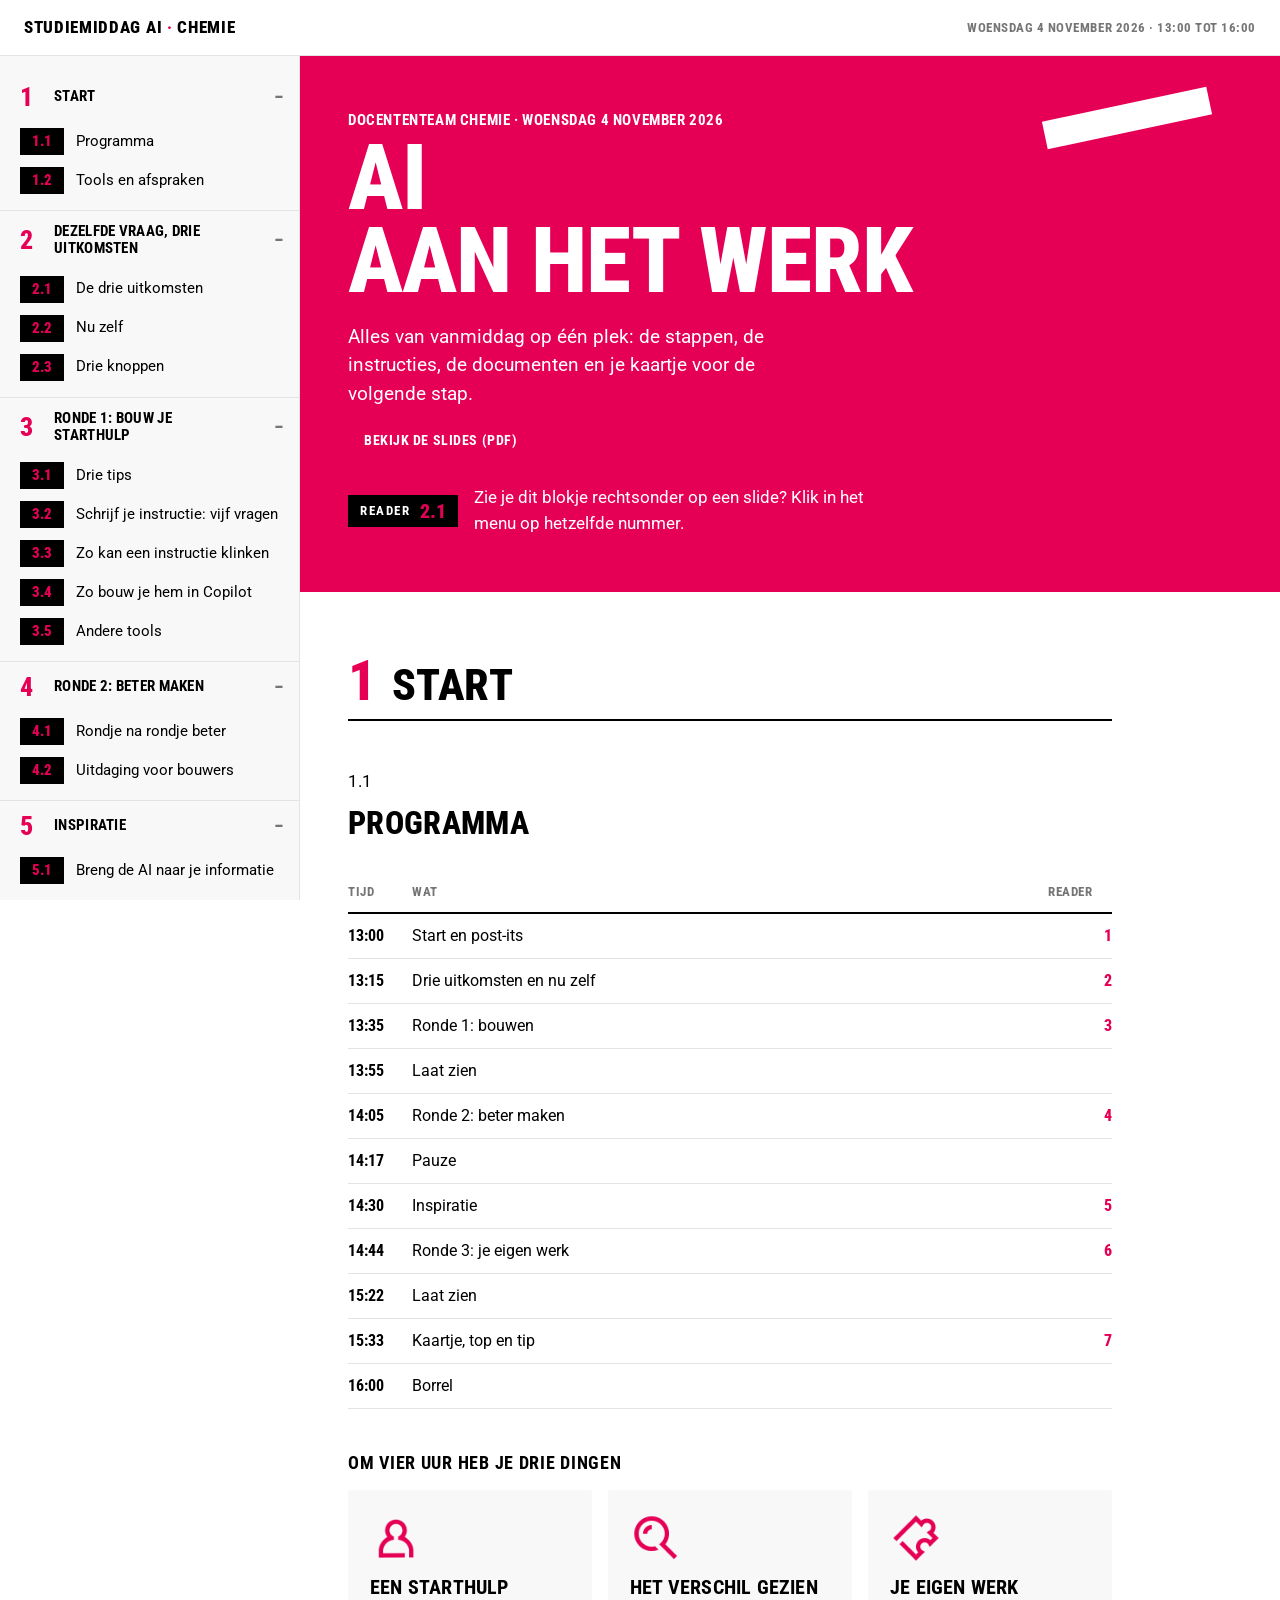
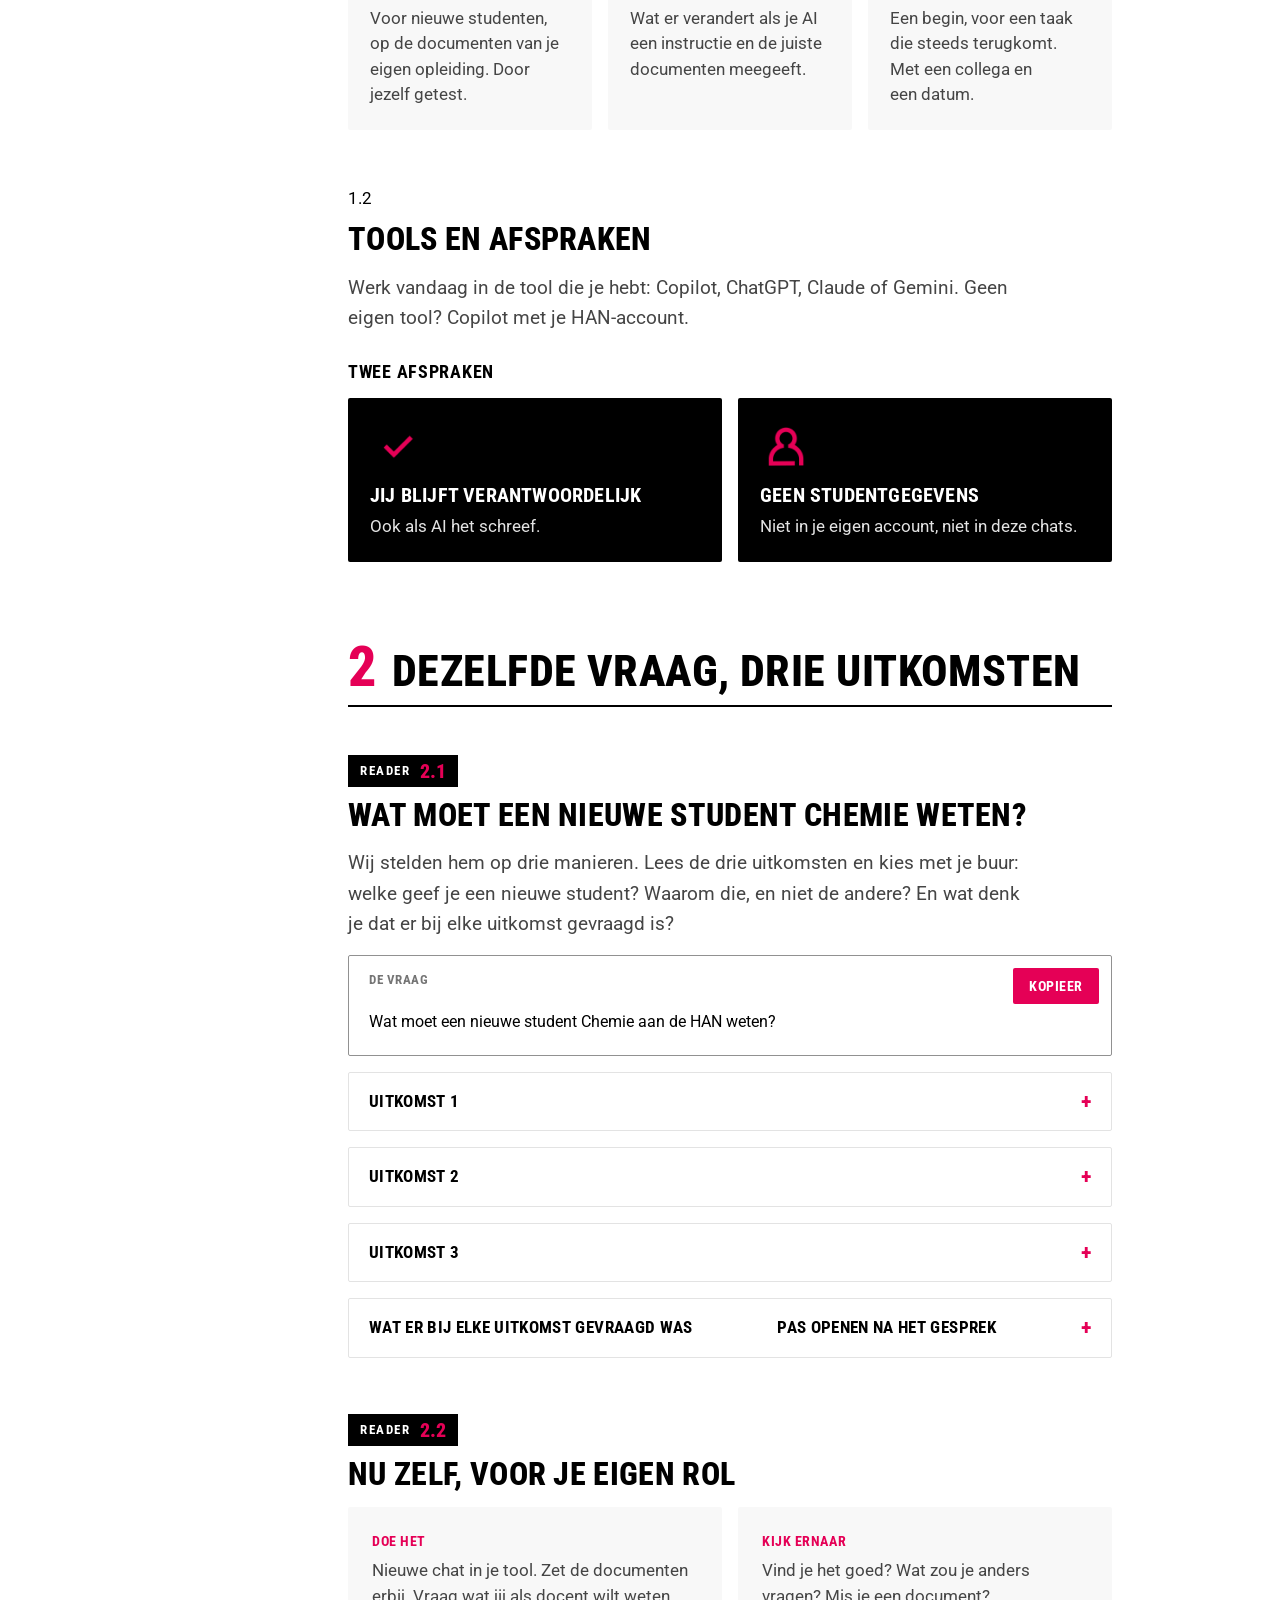
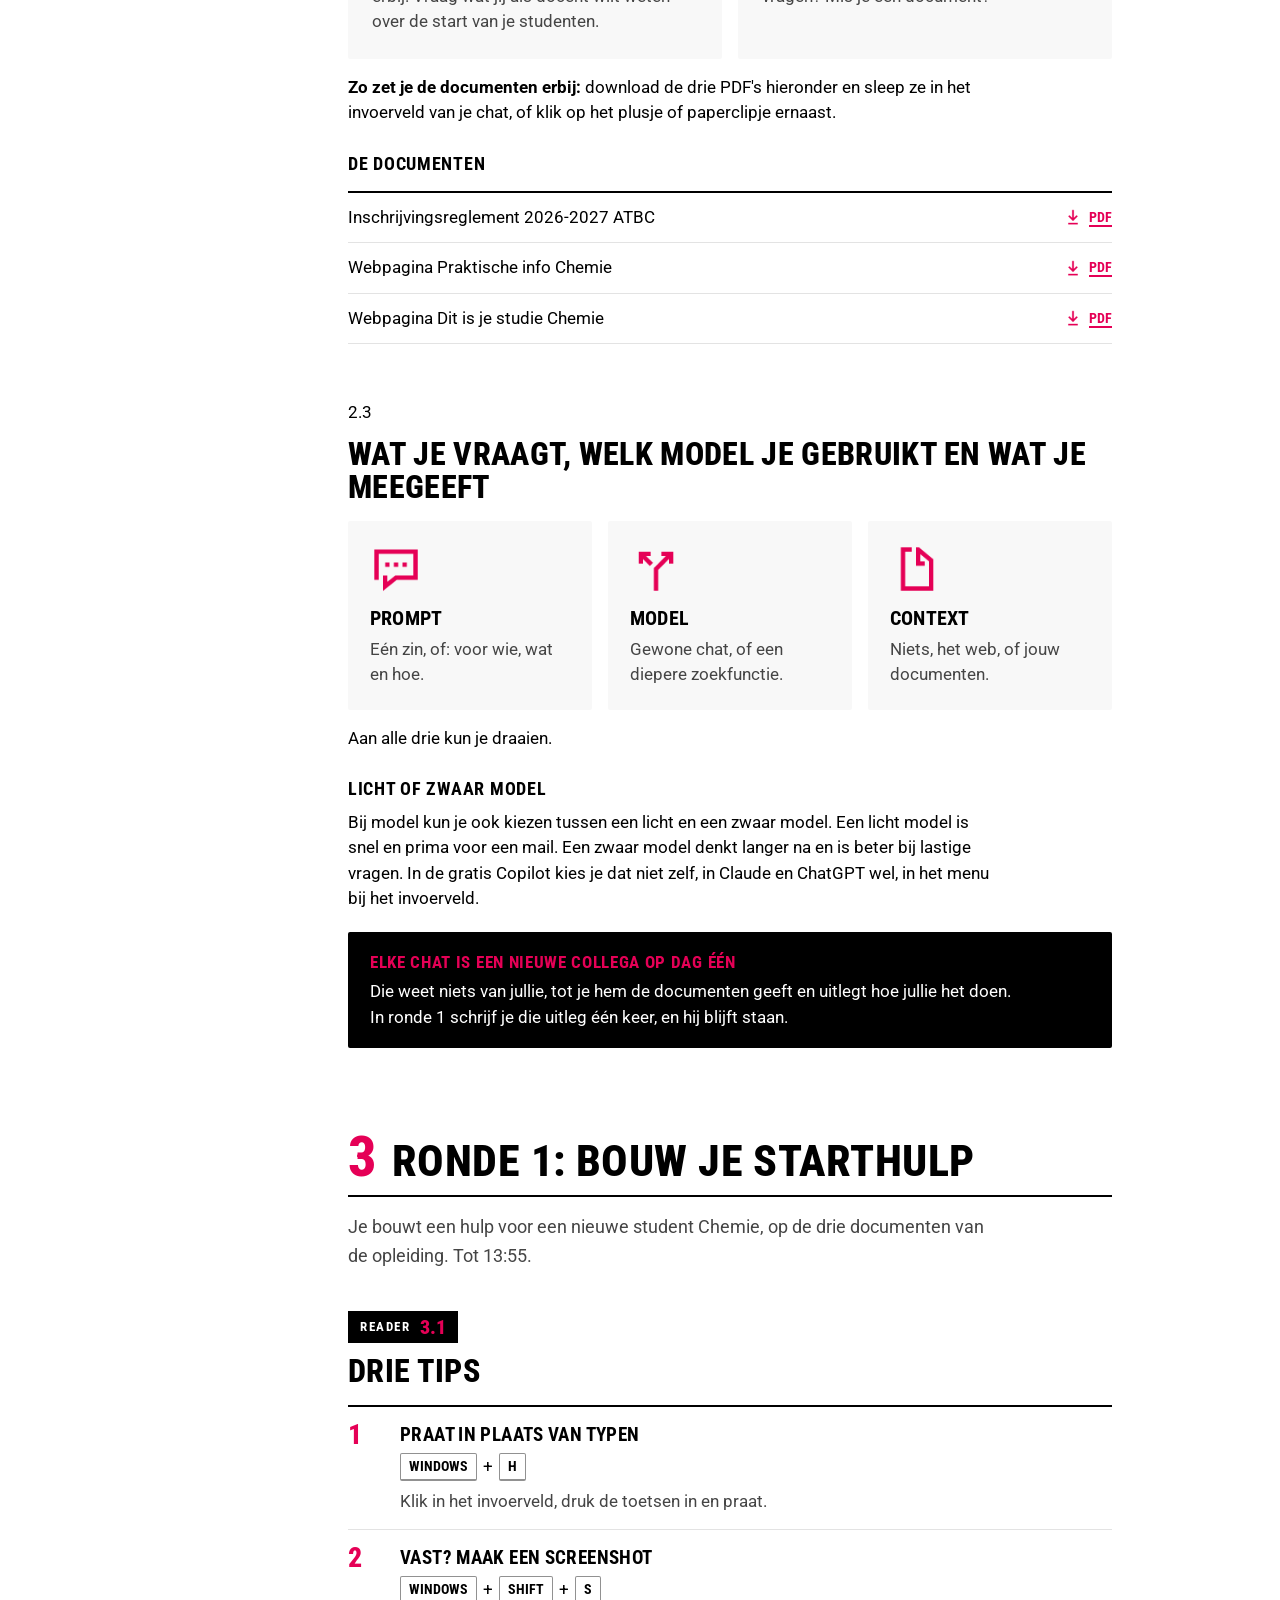
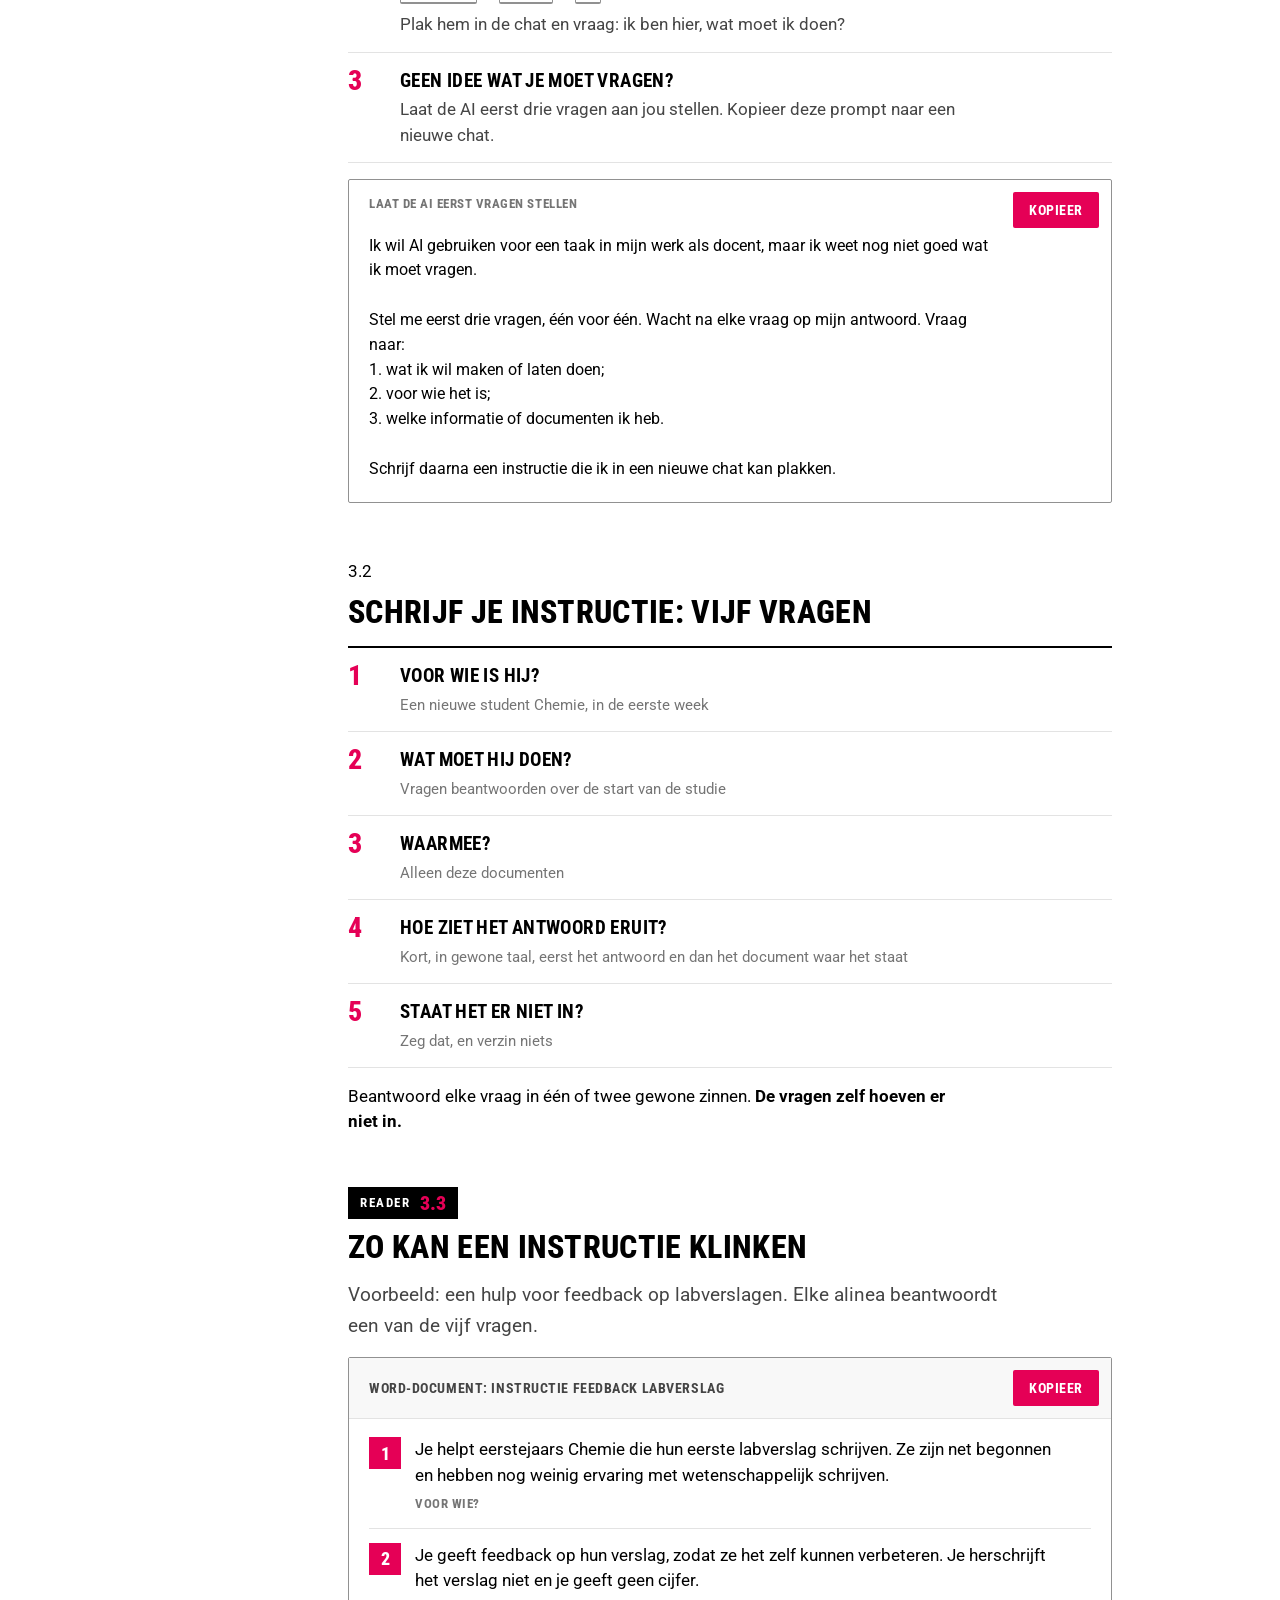
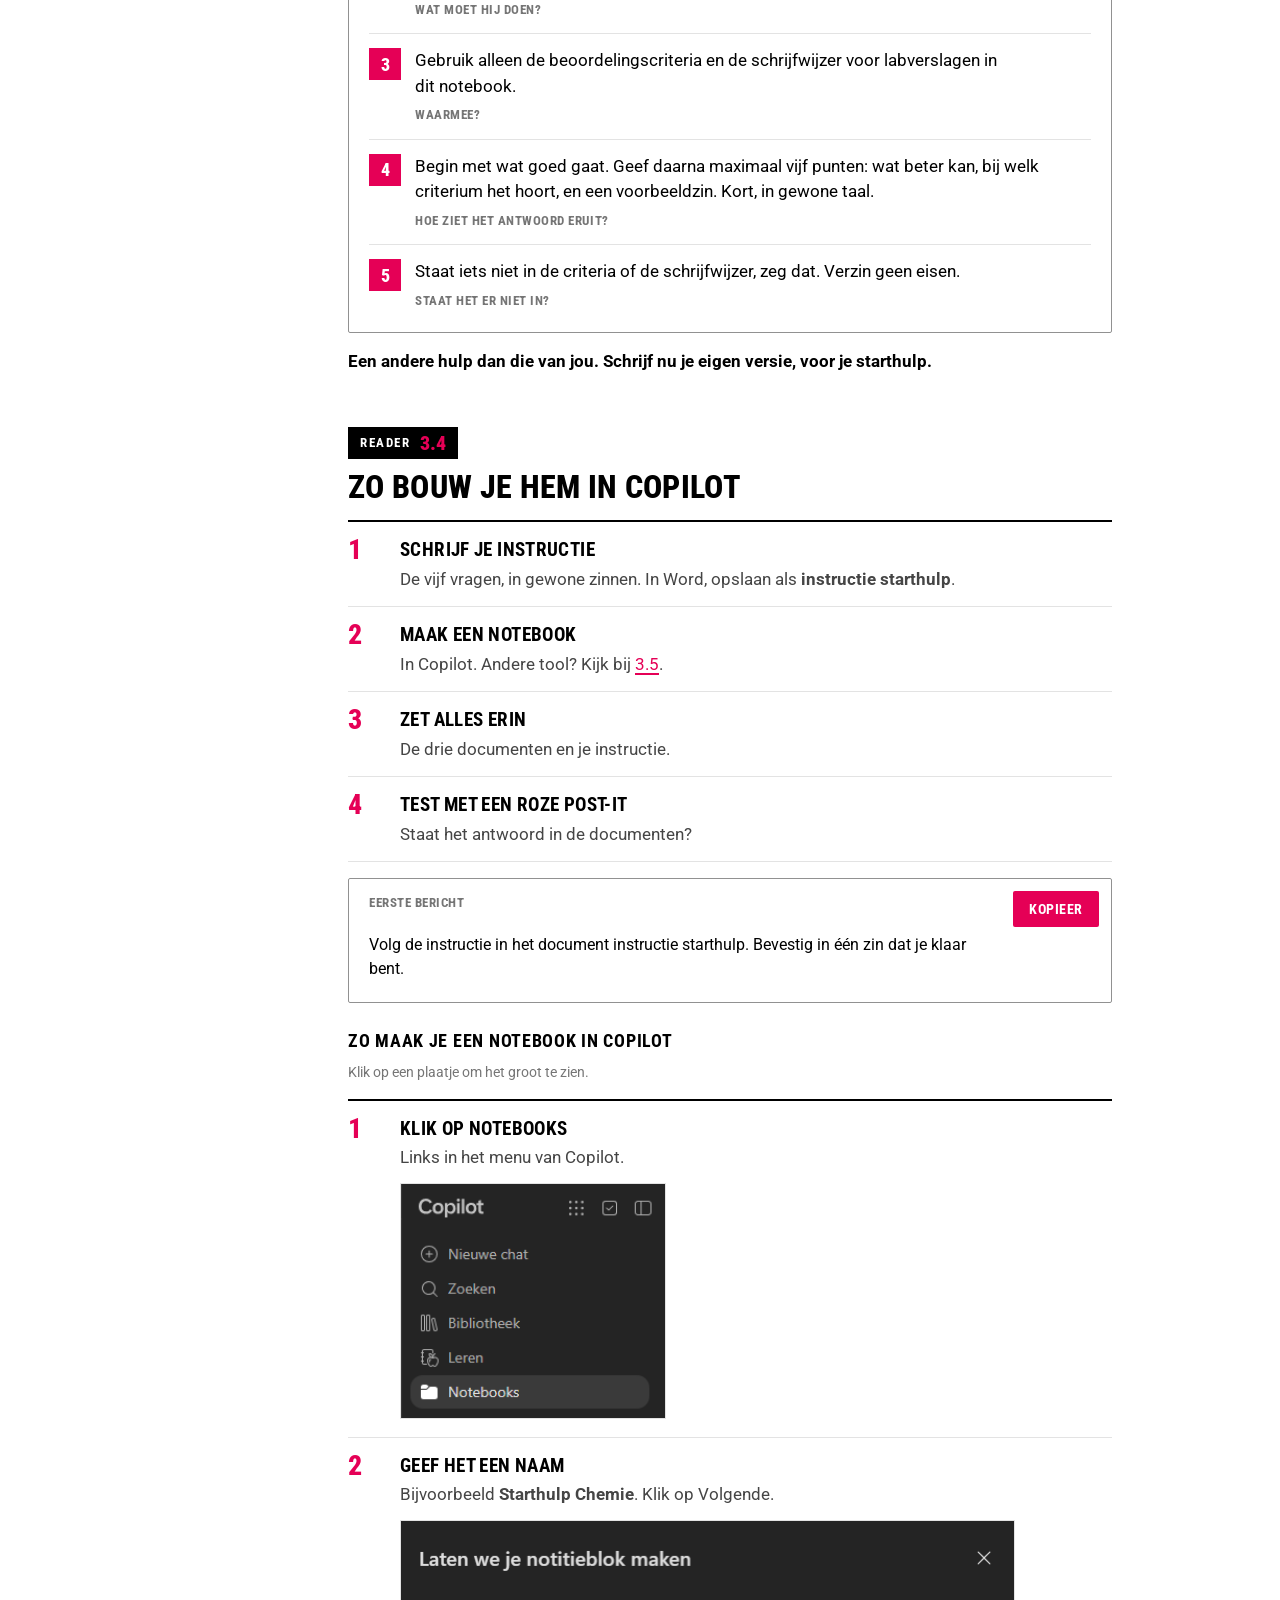
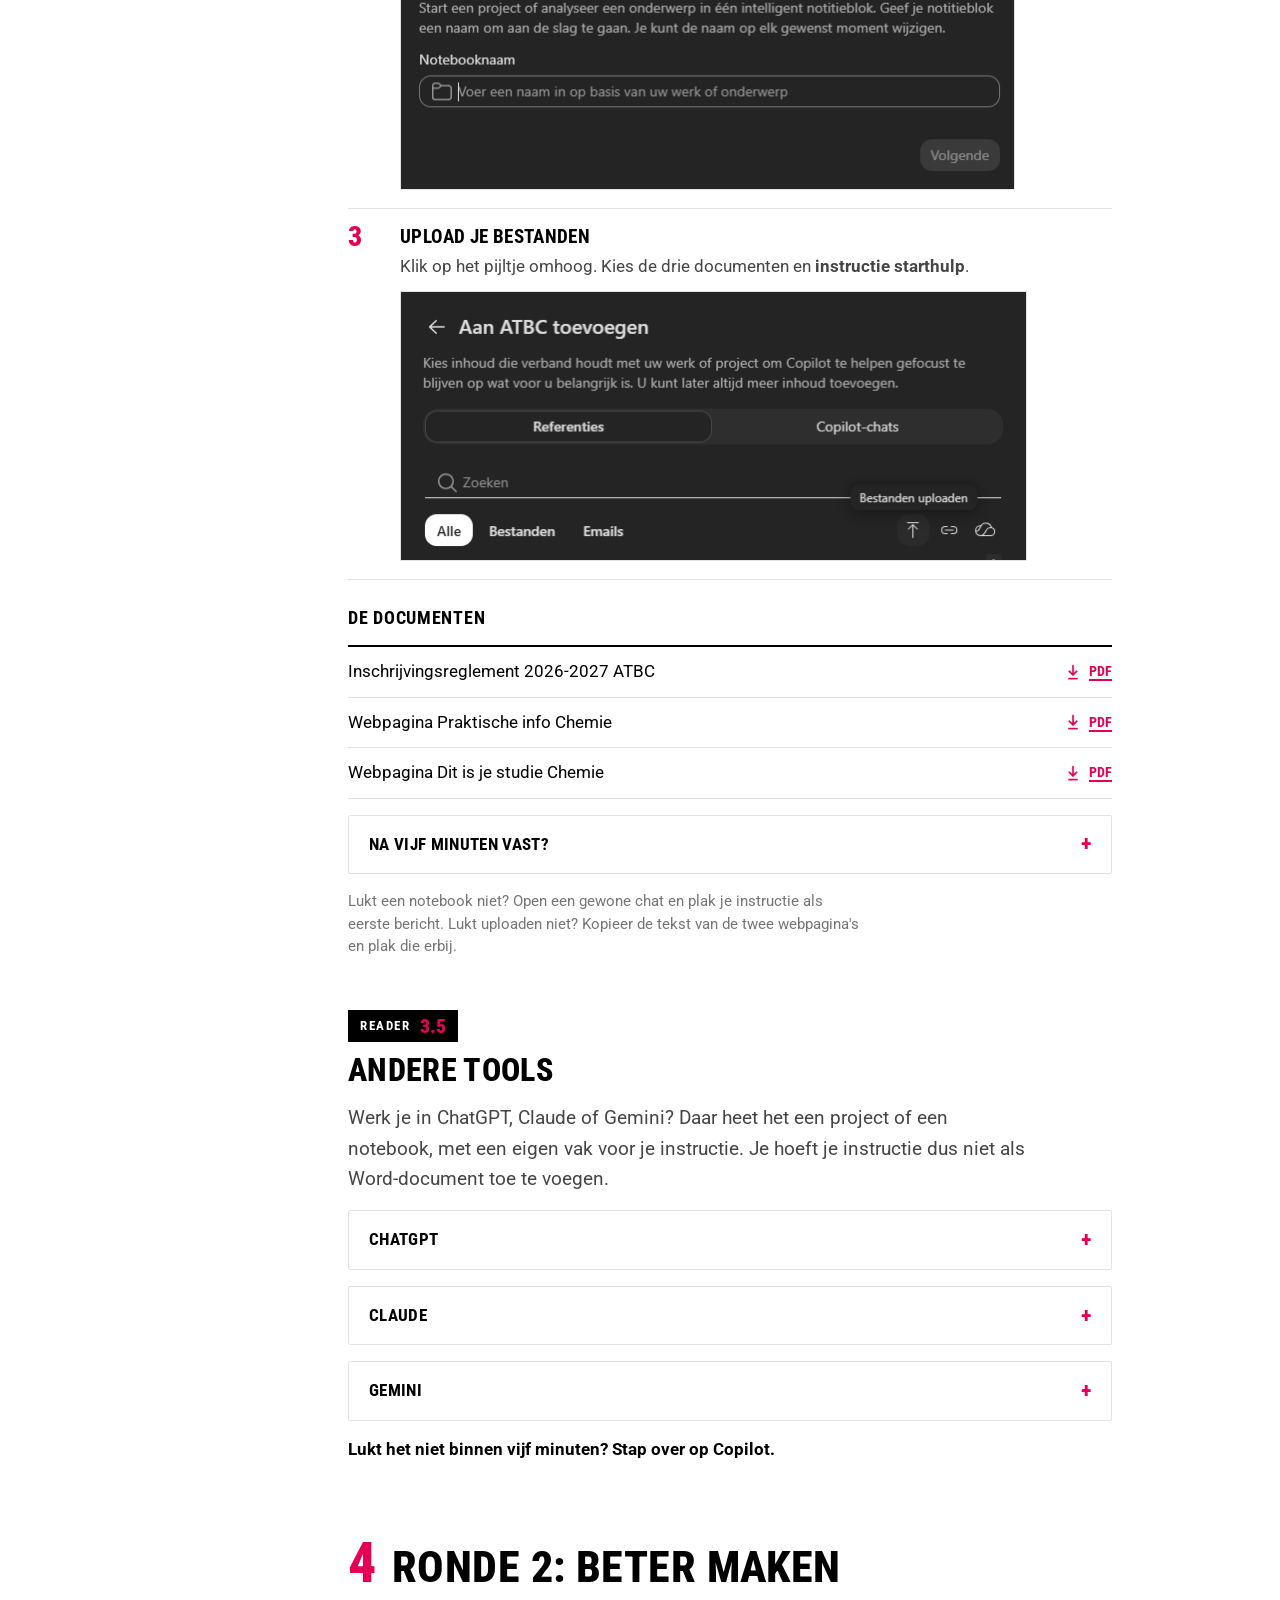
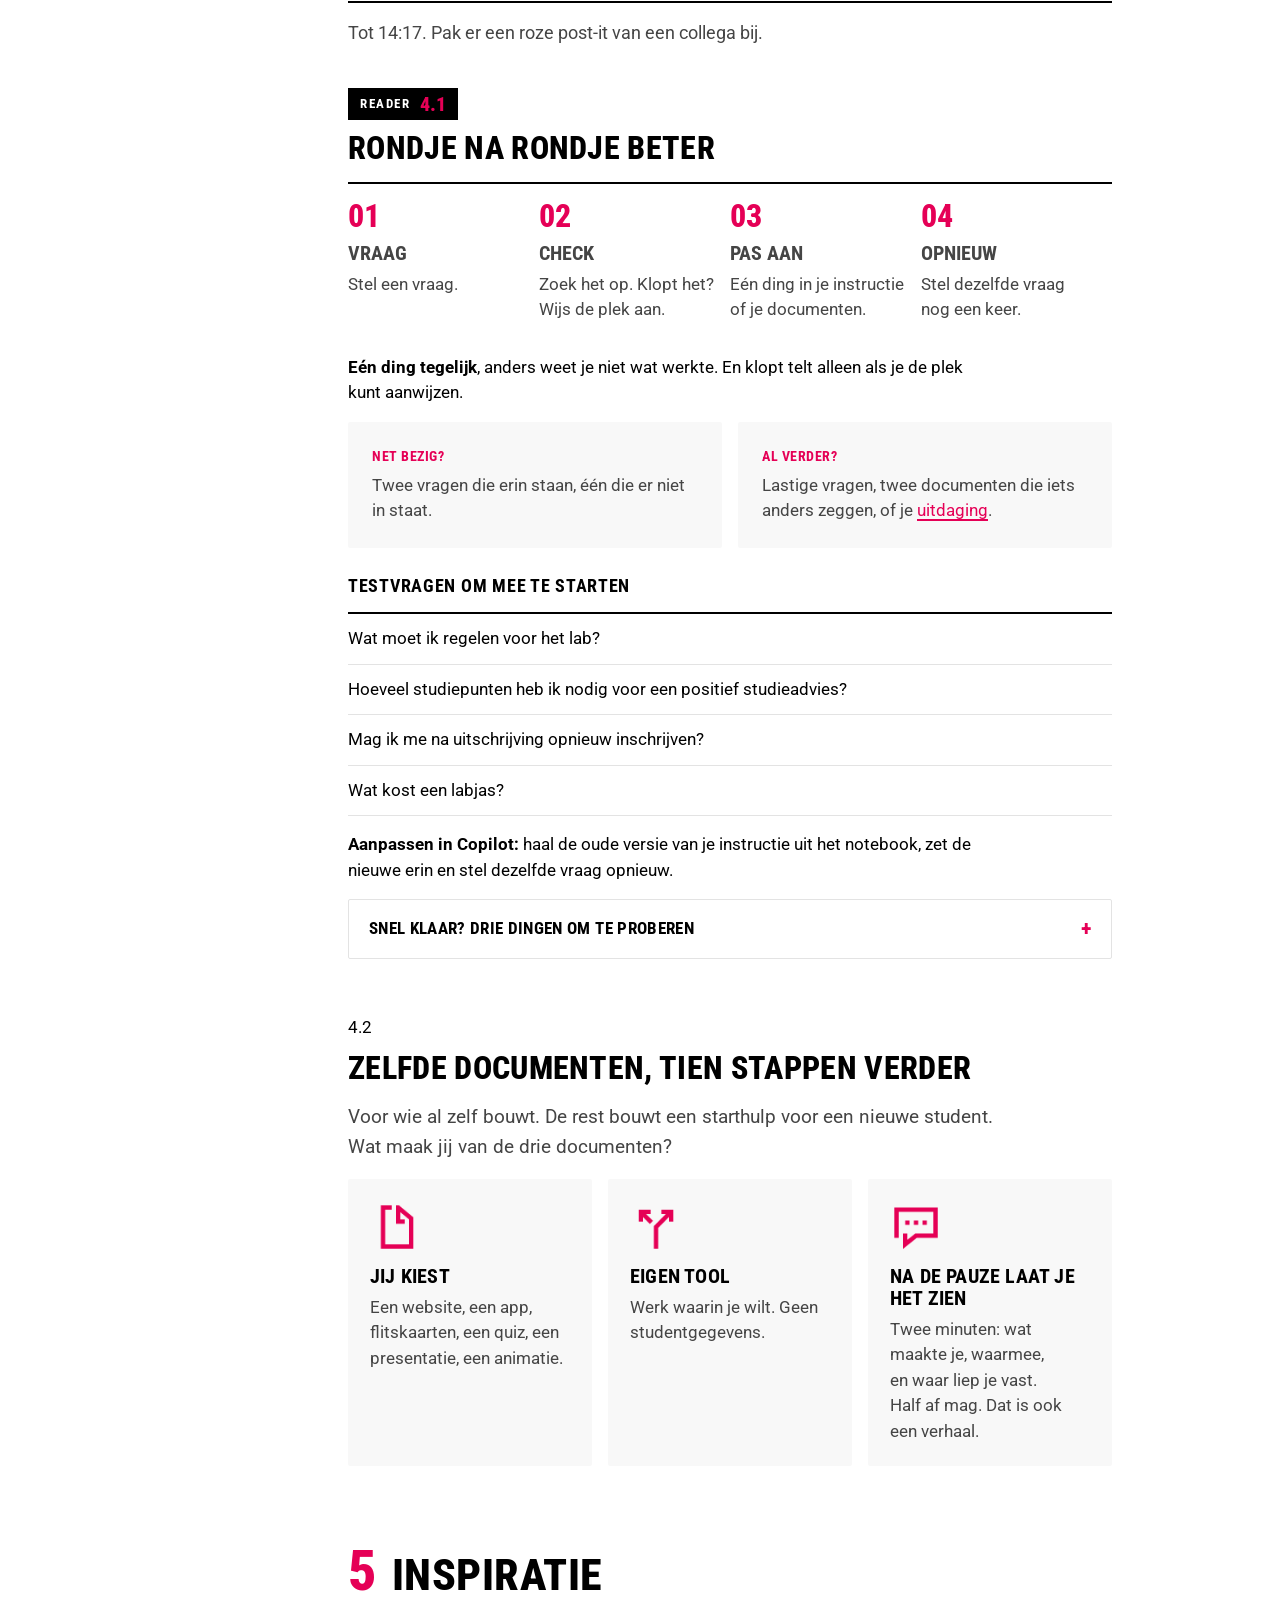
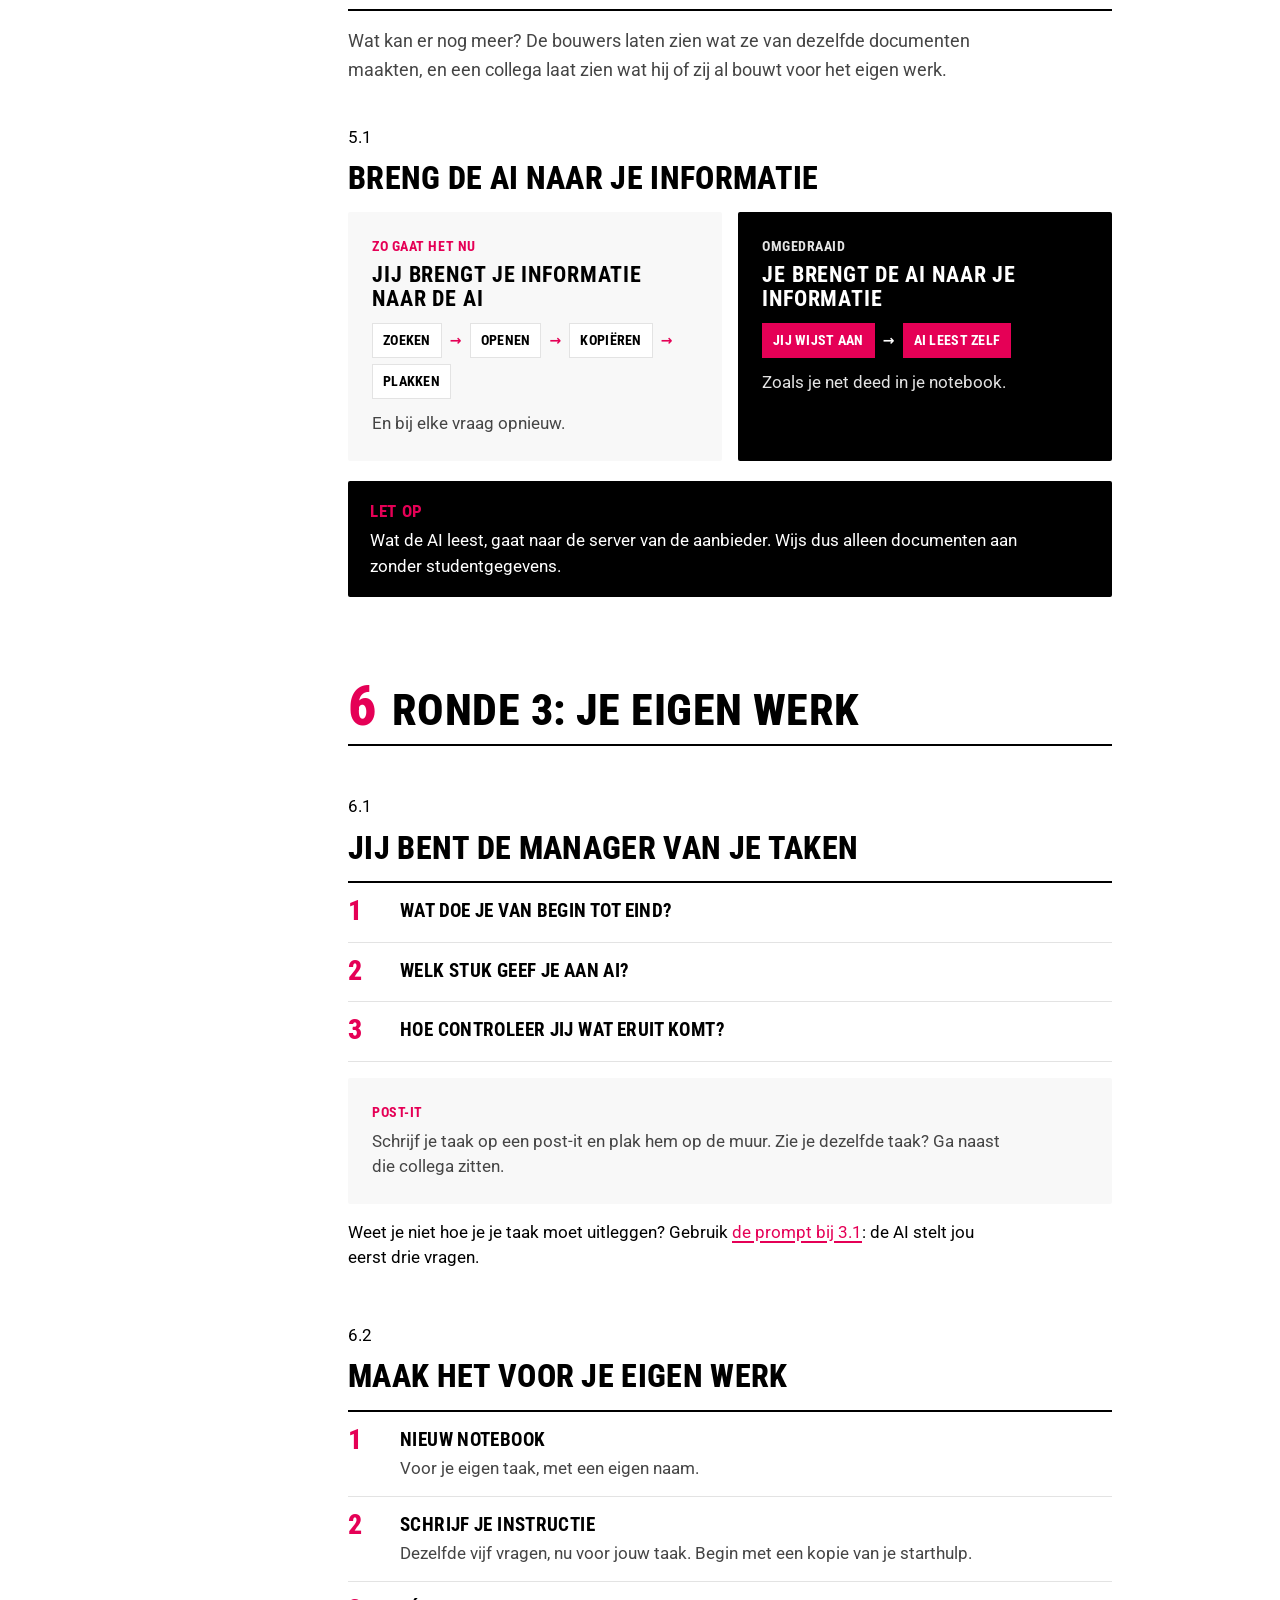
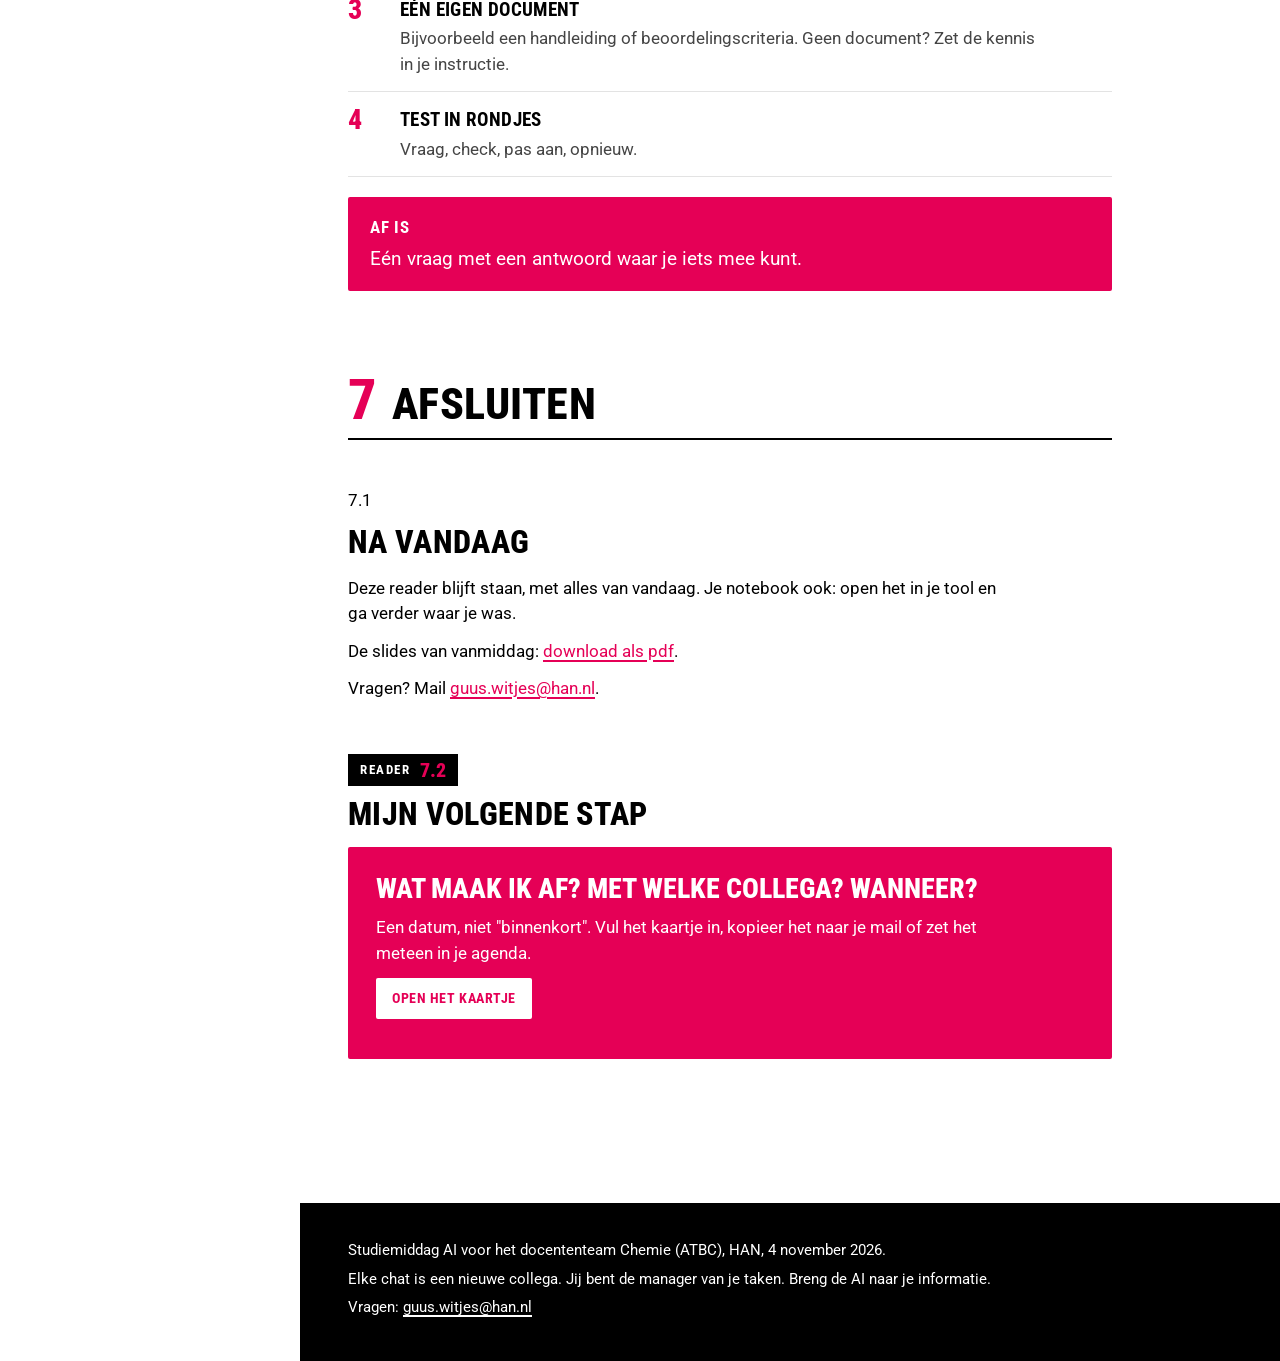
==== commit ca0d9d93: "Ronde 3 start met podcastproces: laat zien en kaartje 3 minuten later" ====
--- a/index.html
+++ b/index.html
@@ -129,8 +129,8 @@
       <tr><td class="tijd">14:17</td><td>Pauze</td><td class="naar"></td></tr>
       <tr><td class="tijd">14:30</td><td>Inspiratie</td><td class="naar"><a href="#s5-1">5</a></td></tr>
       <tr><td class="tijd">14:44</td><td>Ronde 3: je eigen werk</td><td class="naar"><a href="#s6-1">6</a></td></tr>
-      <tr><td class="tijd">15:30</td><td>Laat zien</td><td class="naar"></td></tr>
-      <tr><td class="tijd">15:41</td><td>Kaartje, top en tip</td><td class="naar"><a href="#s7-2">7</a></td></tr>
+      <tr><td class="tijd">15:22</td><td>Laat zien</td><td class="naar"></td></tr>
+      <tr><td class="tijd">15:33</td><td>Kaartje, top en tip</td><td class="naar"><a href="#s7-2">7</a></td></tr>
       <tr><td class="tijd">16:00</td><td>Borrel</td><td class="naar"></td></tr>
     </table>
     </div>
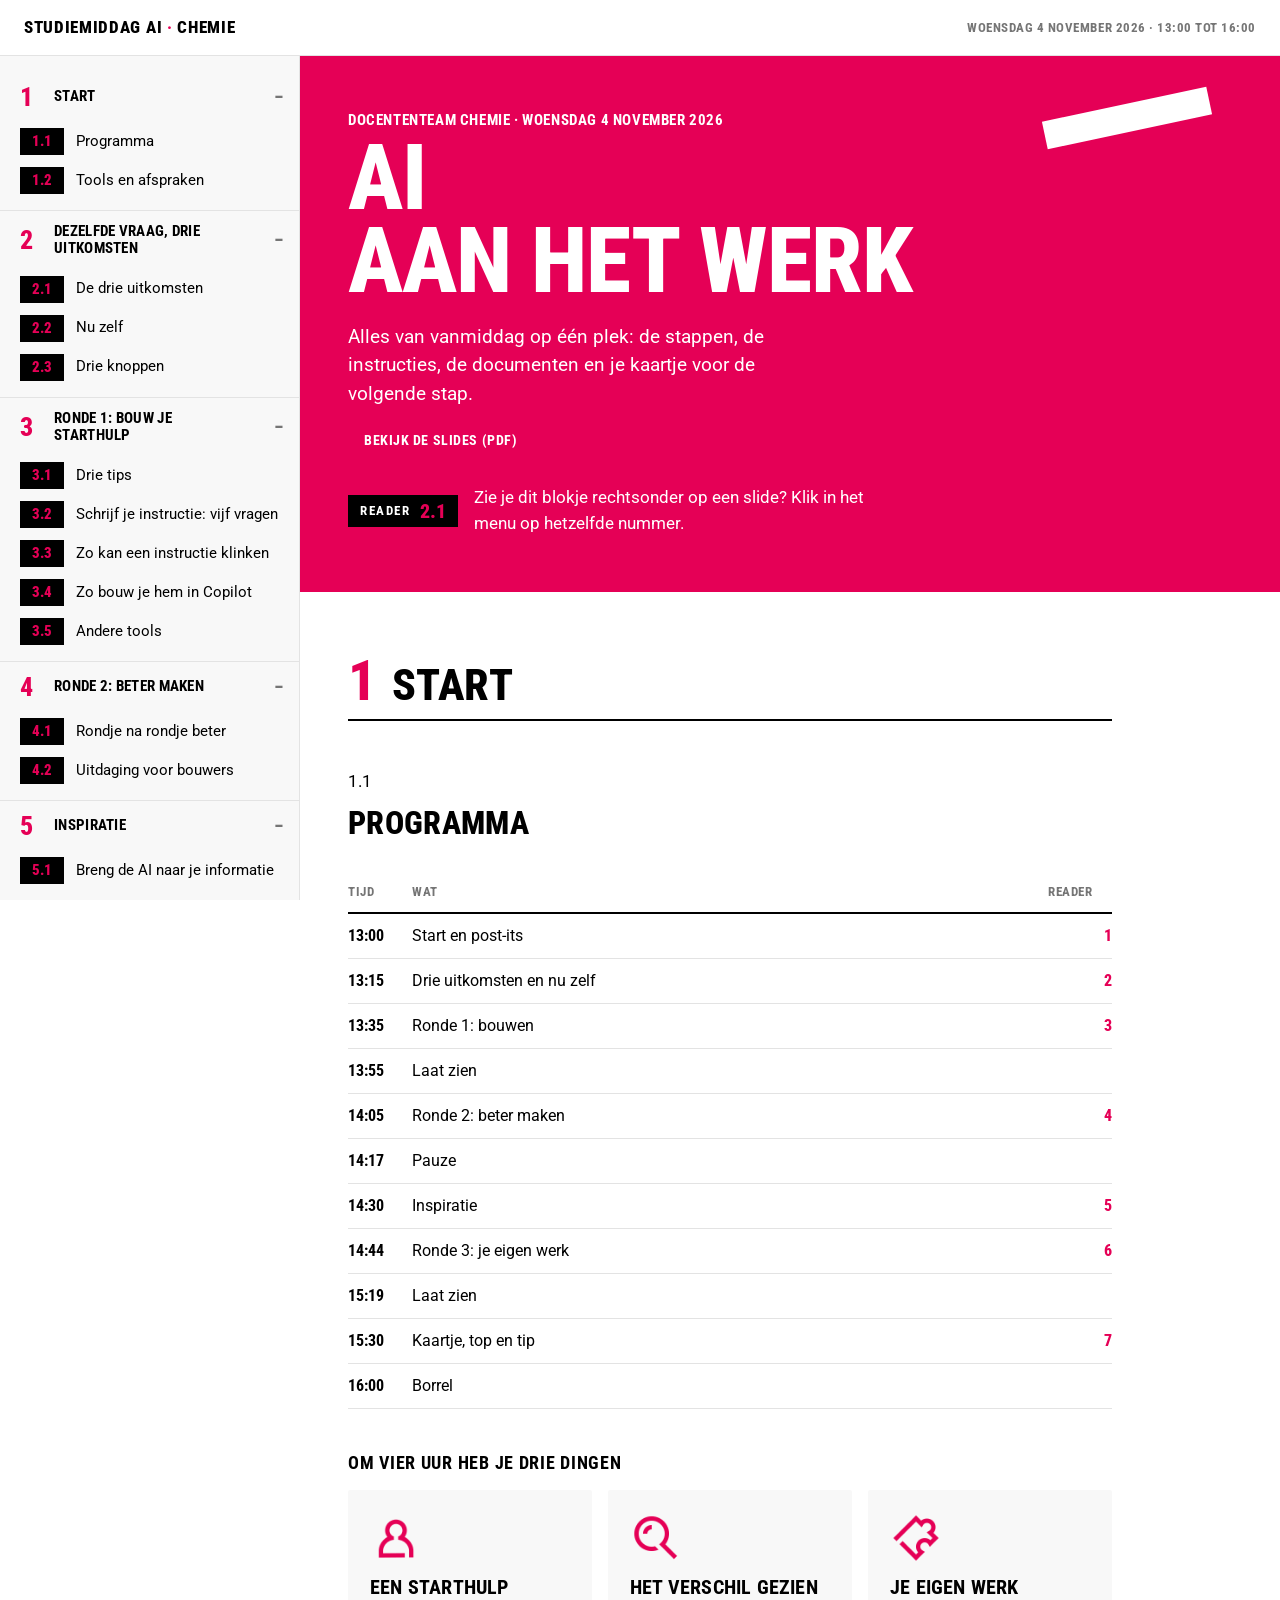
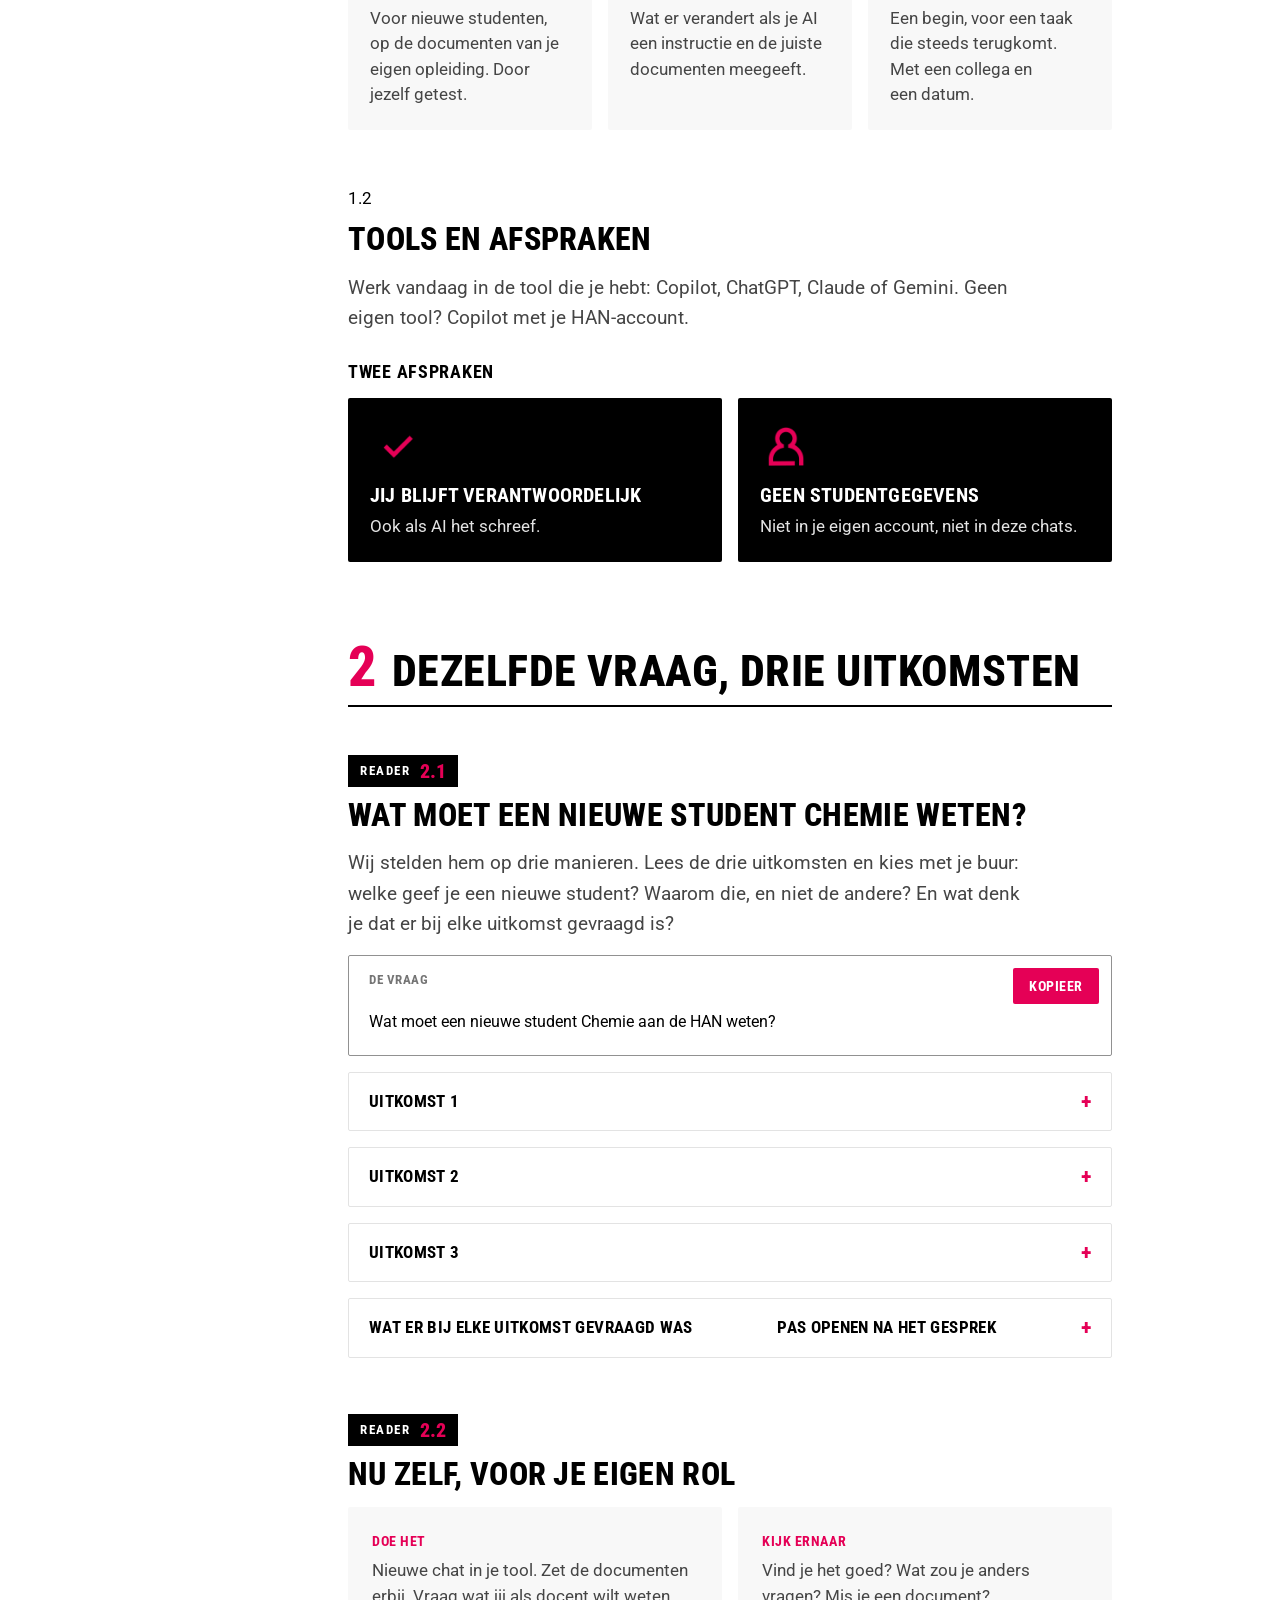
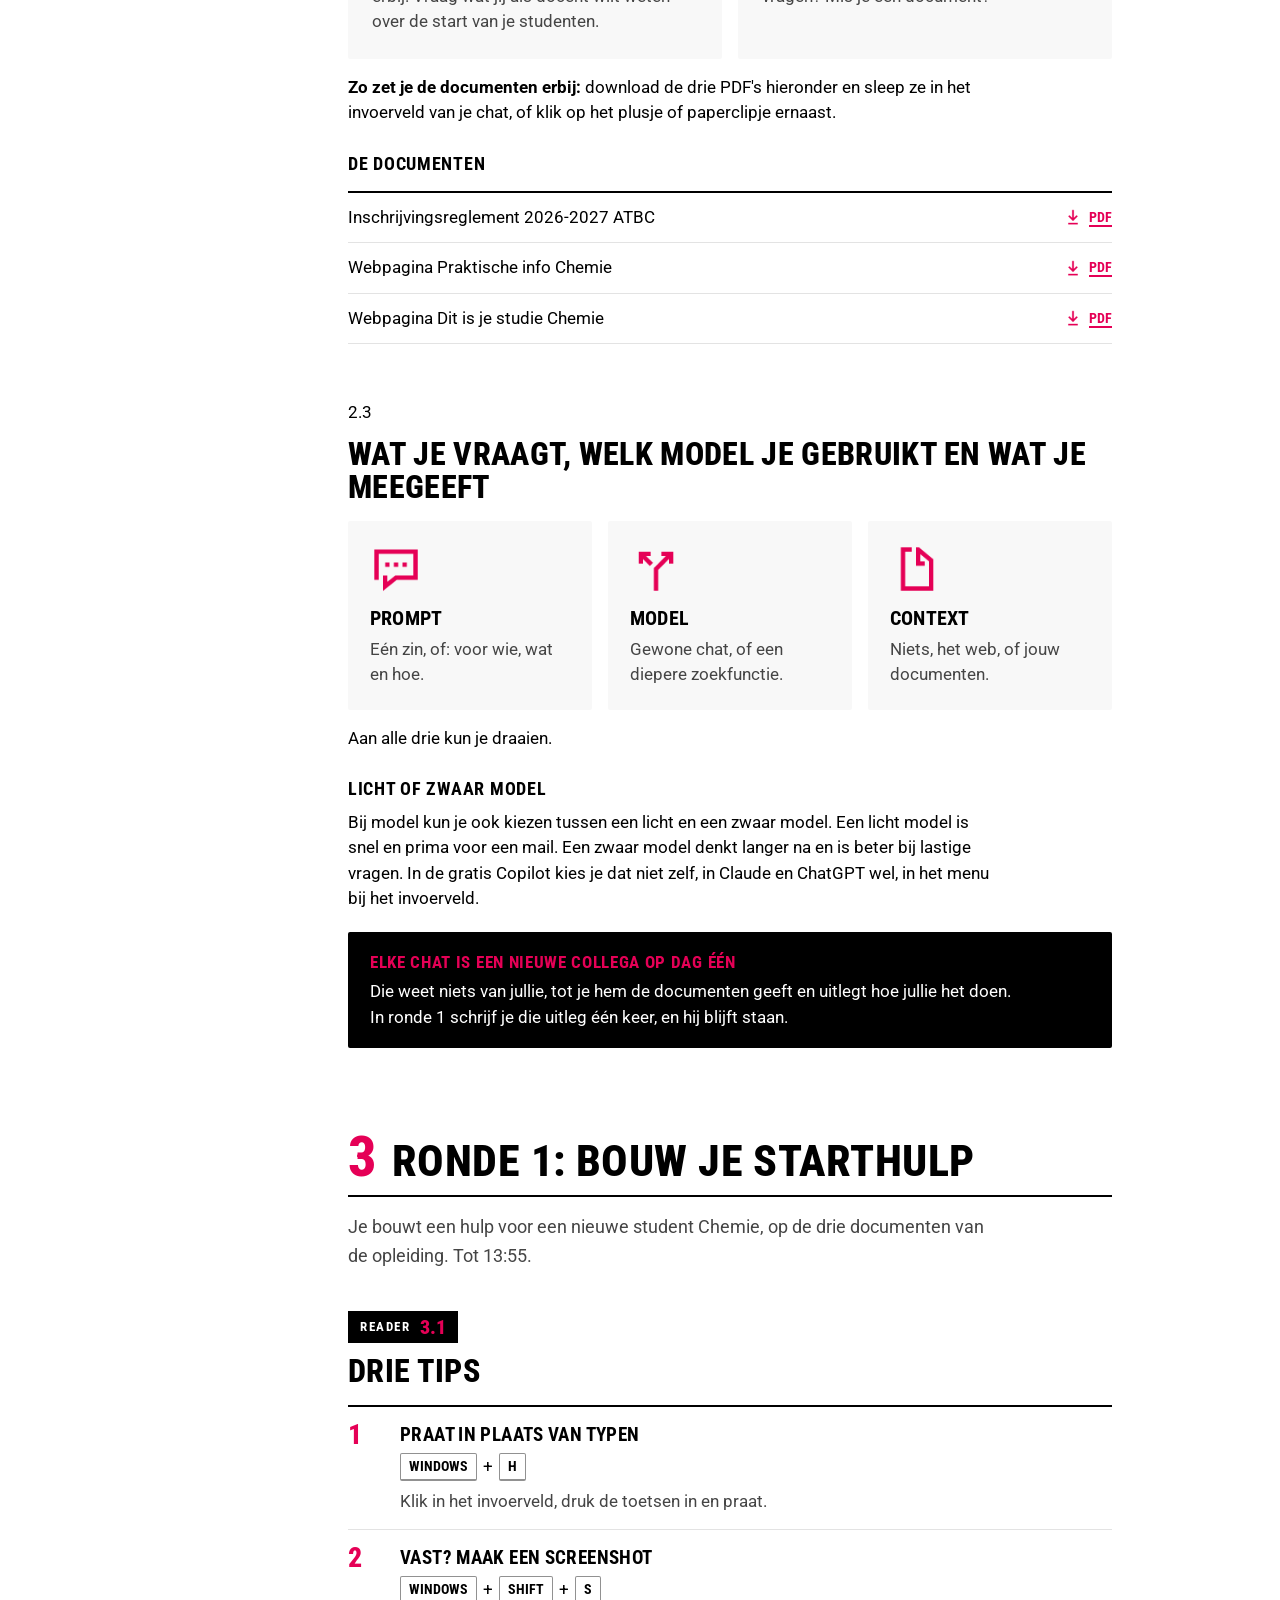
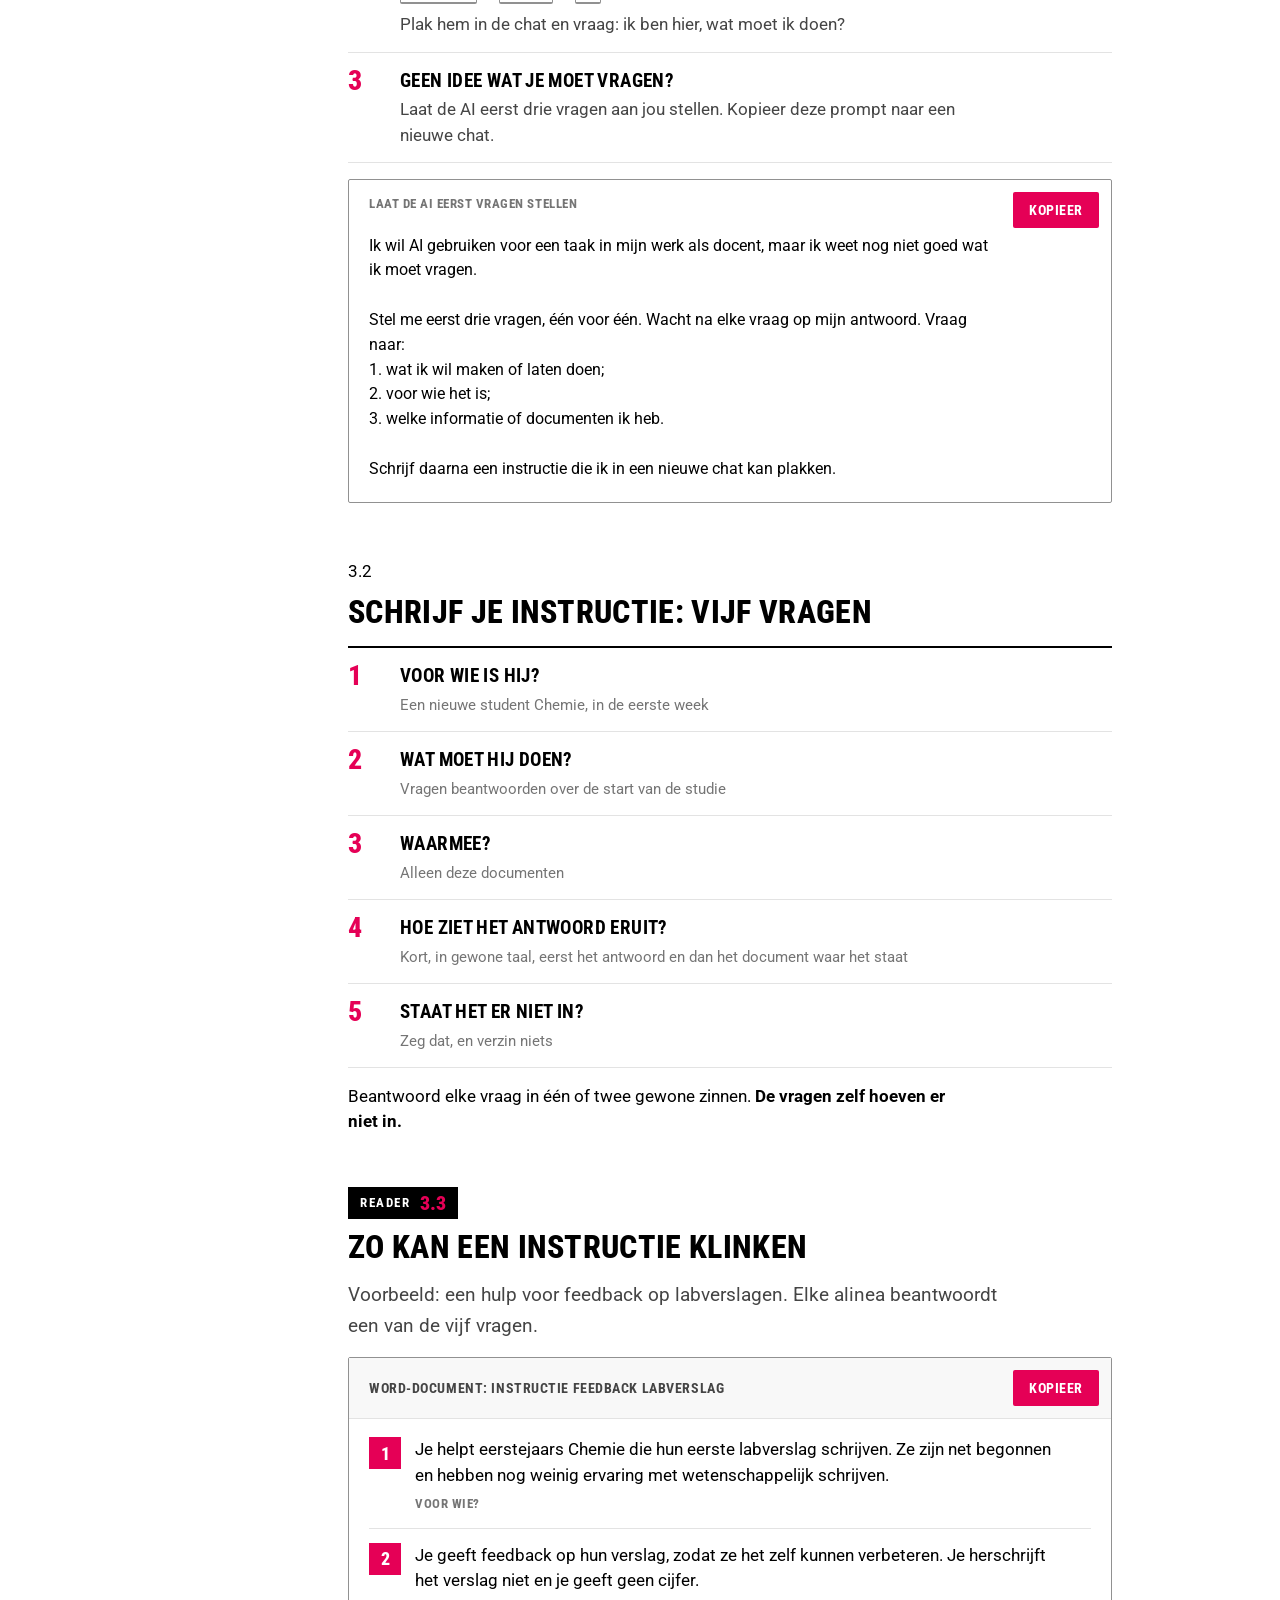
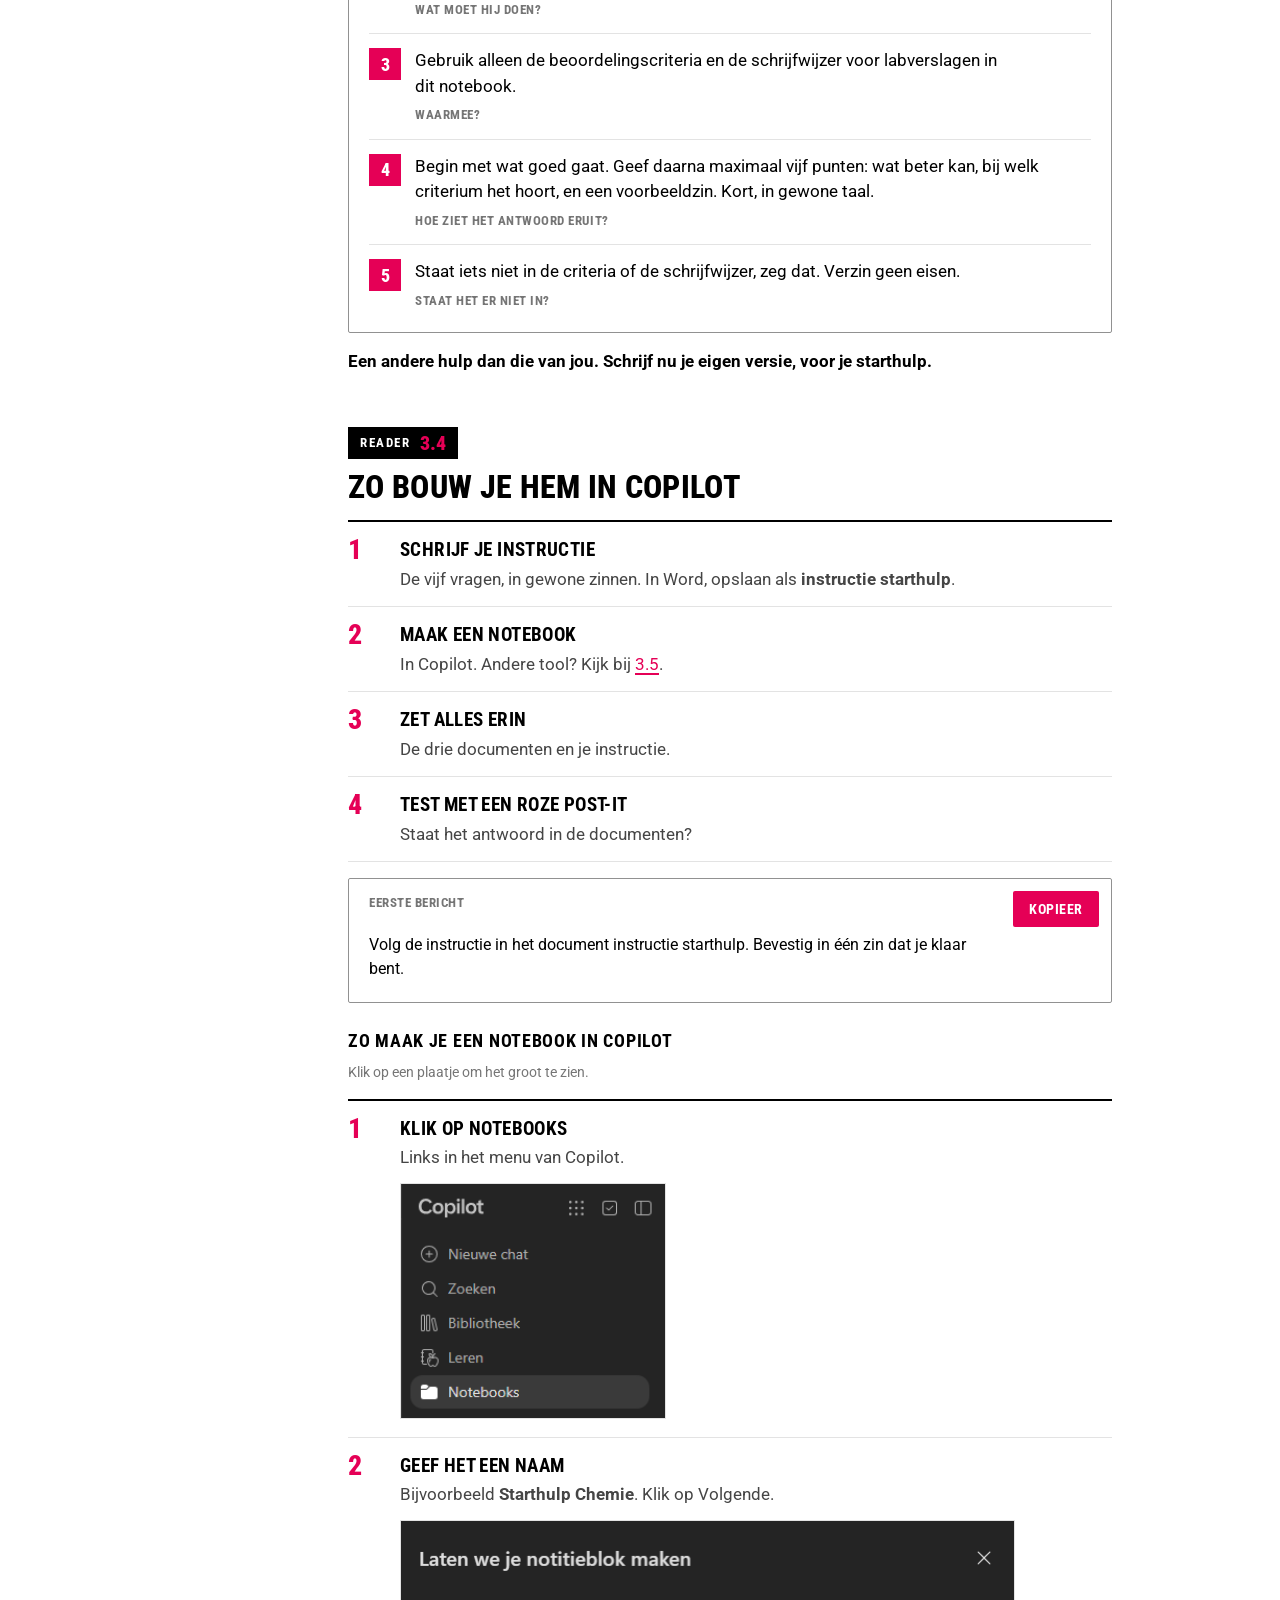
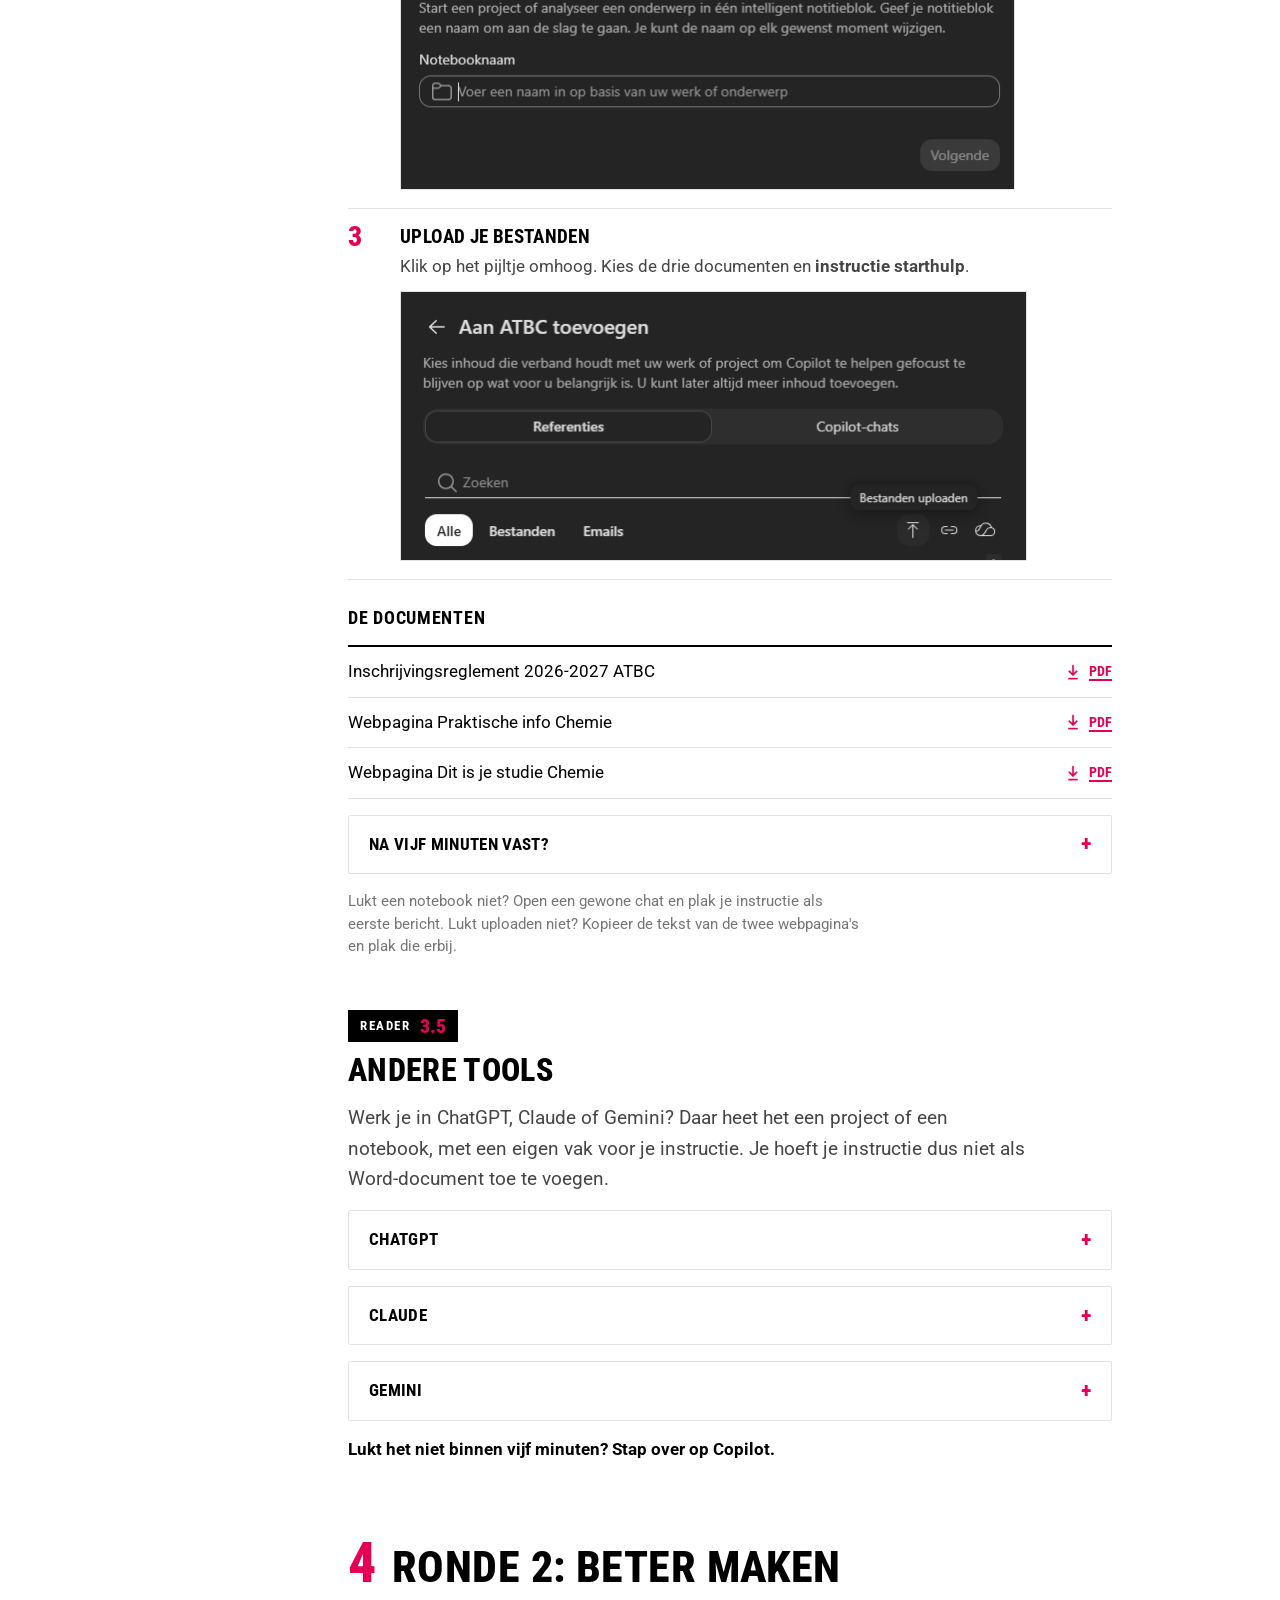
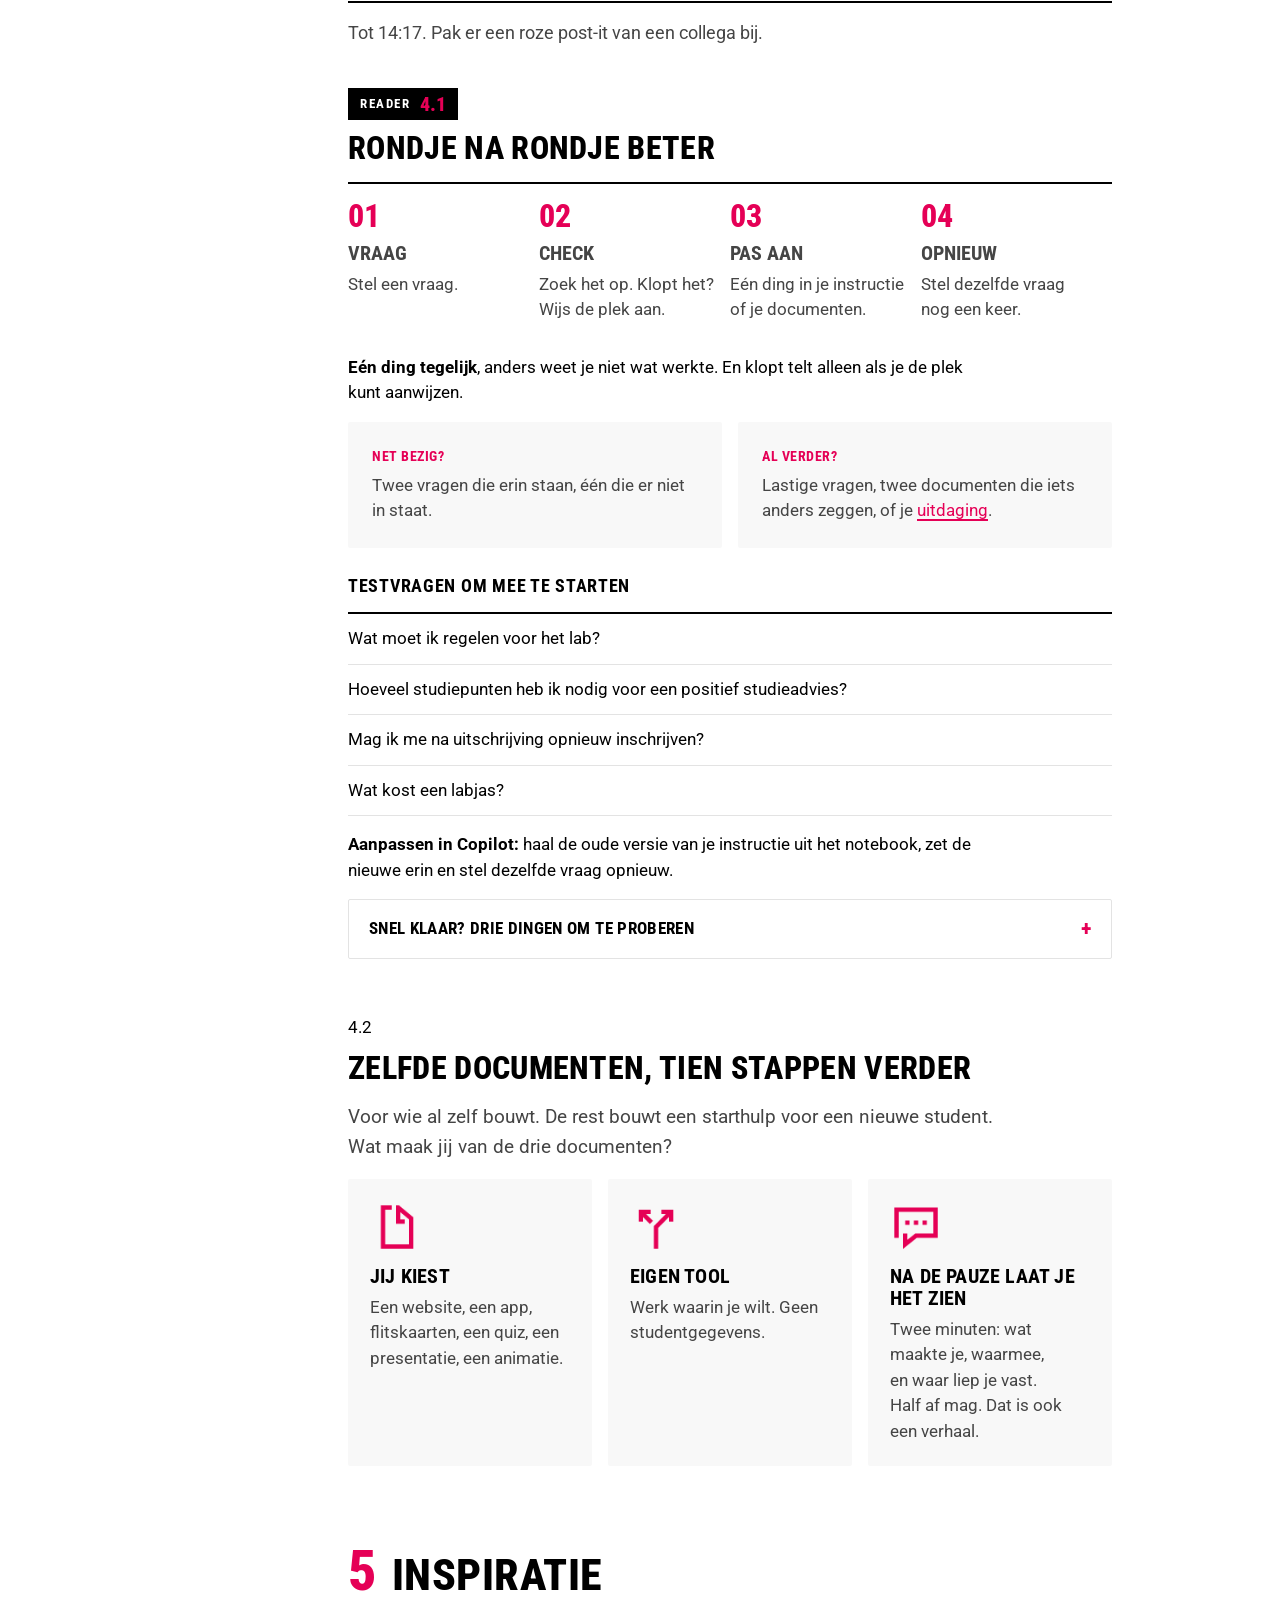
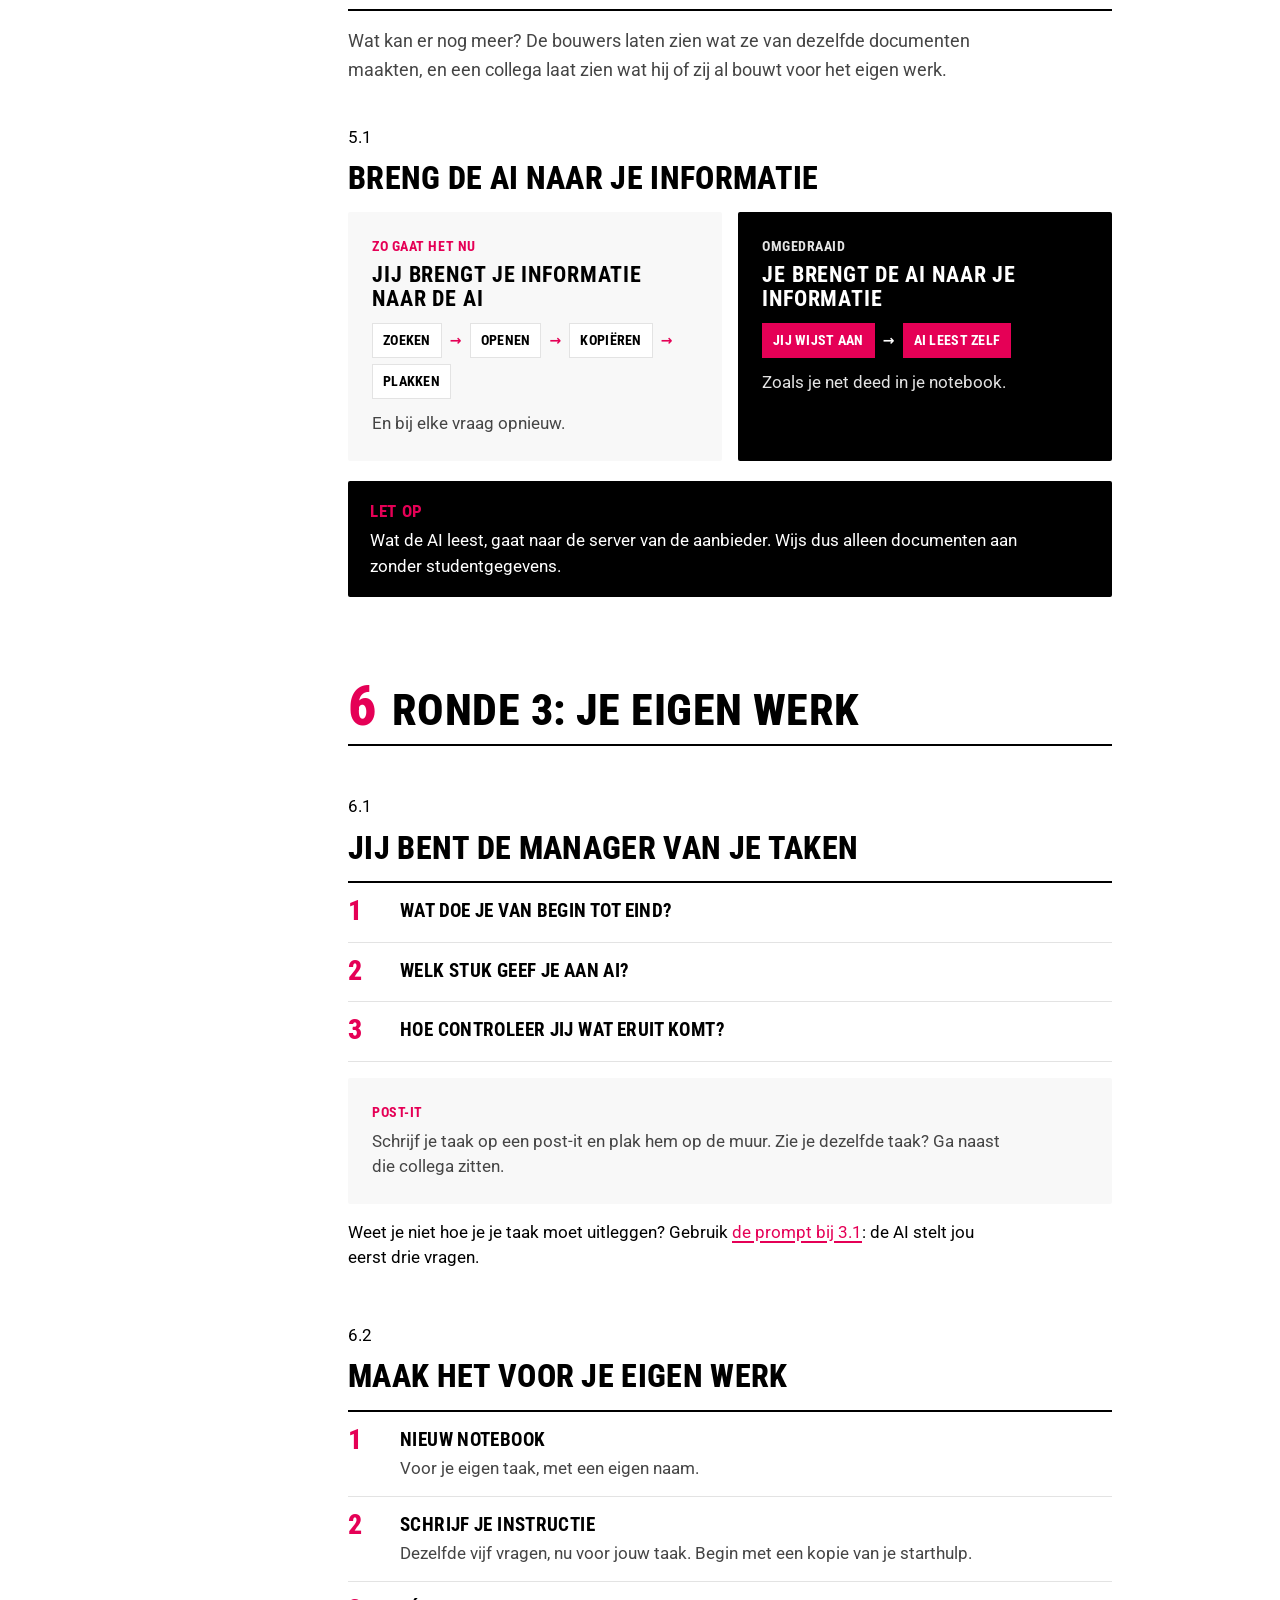
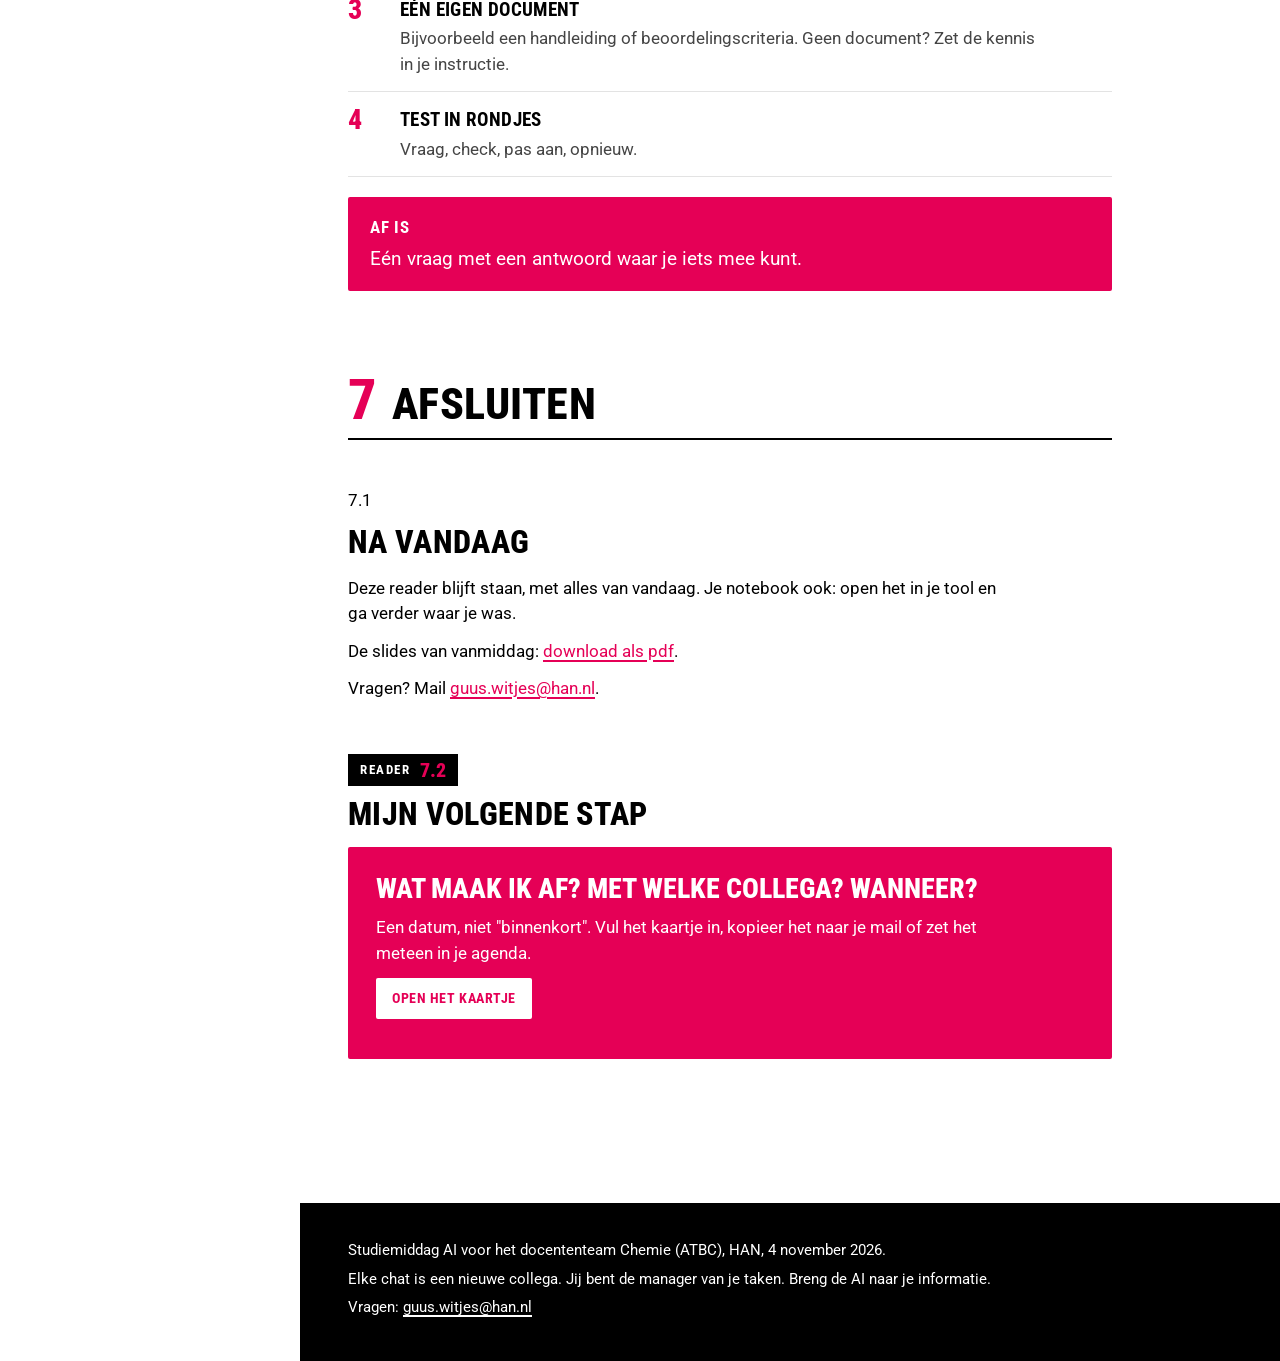
==== commit 4ec9c412: "Tijden 15 minuten naar voren: start 13:00" ====
--- a/index.html
+++ b/index.html
@@ -129,8 +129,8 @@
       <tr><td class="tijd">14:17</td><td>Pauze</td><td class="naar"></td></tr>
       <tr><td class="tijd">14:30</td><td>Inspiratie</td><td class="naar"><a href="#s5-1">5</a></td></tr>
       <tr><td class="tijd">14:44</td><td>Ronde 3: je eigen werk</td><td class="naar"><a href="#s6-1">6</a></td></tr>
-      <tr><td class="tijd">15:22</td><td>Laat zien</td><td class="naar"></td></tr>
-      <tr><td class="tijd">15:33</td><td>Kaartje, top en tip</td><td class="naar"><a href="#s7-2">7</a></td></tr>
+      <tr><td class="tijd">15:19</td><td>Laat zien</td><td class="naar"></td></tr>
+      <tr><td class="tijd">15:30</td><td>Kaartje, top en tip</td><td class="naar"><a href="#s7-2">7</a></td></tr>
       <tr><td class="tijd">16:00</td><td>Borrel</td><td class="naar"></td></tr>
     </table>
     </div>
